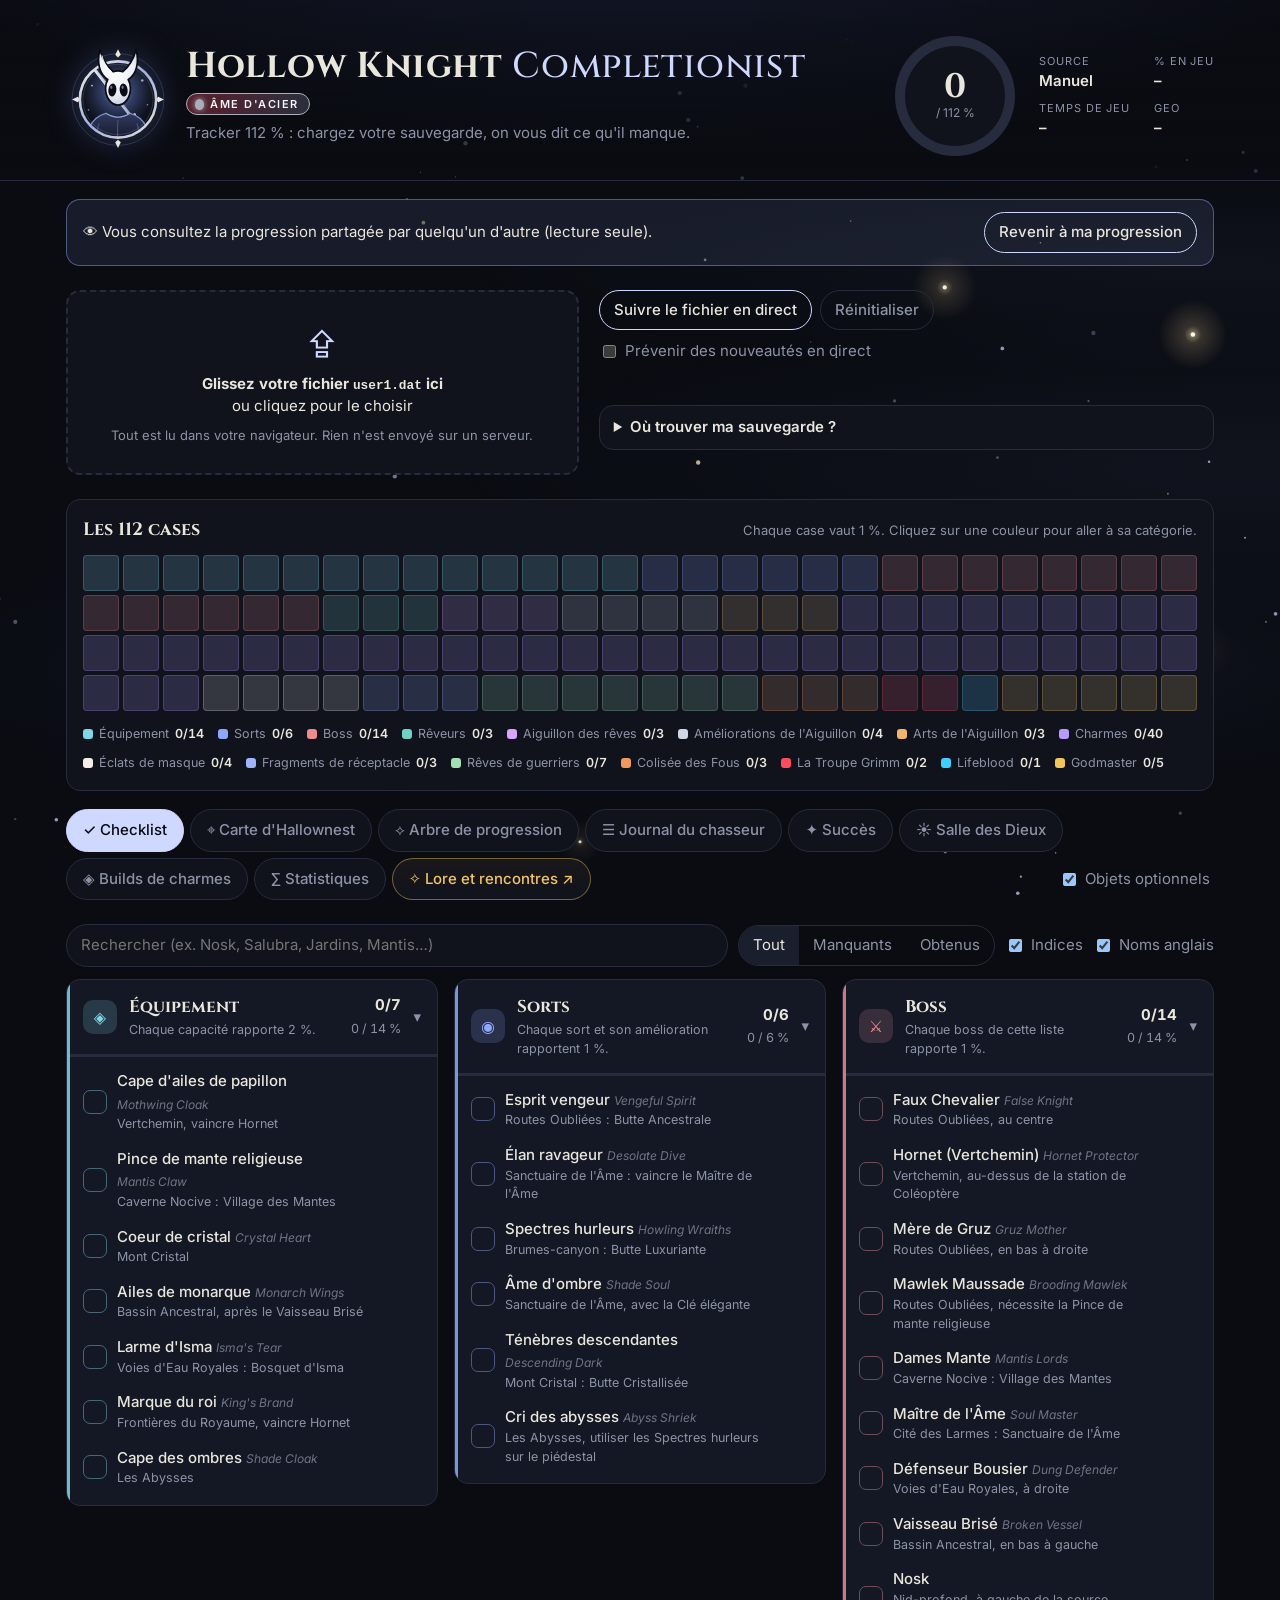
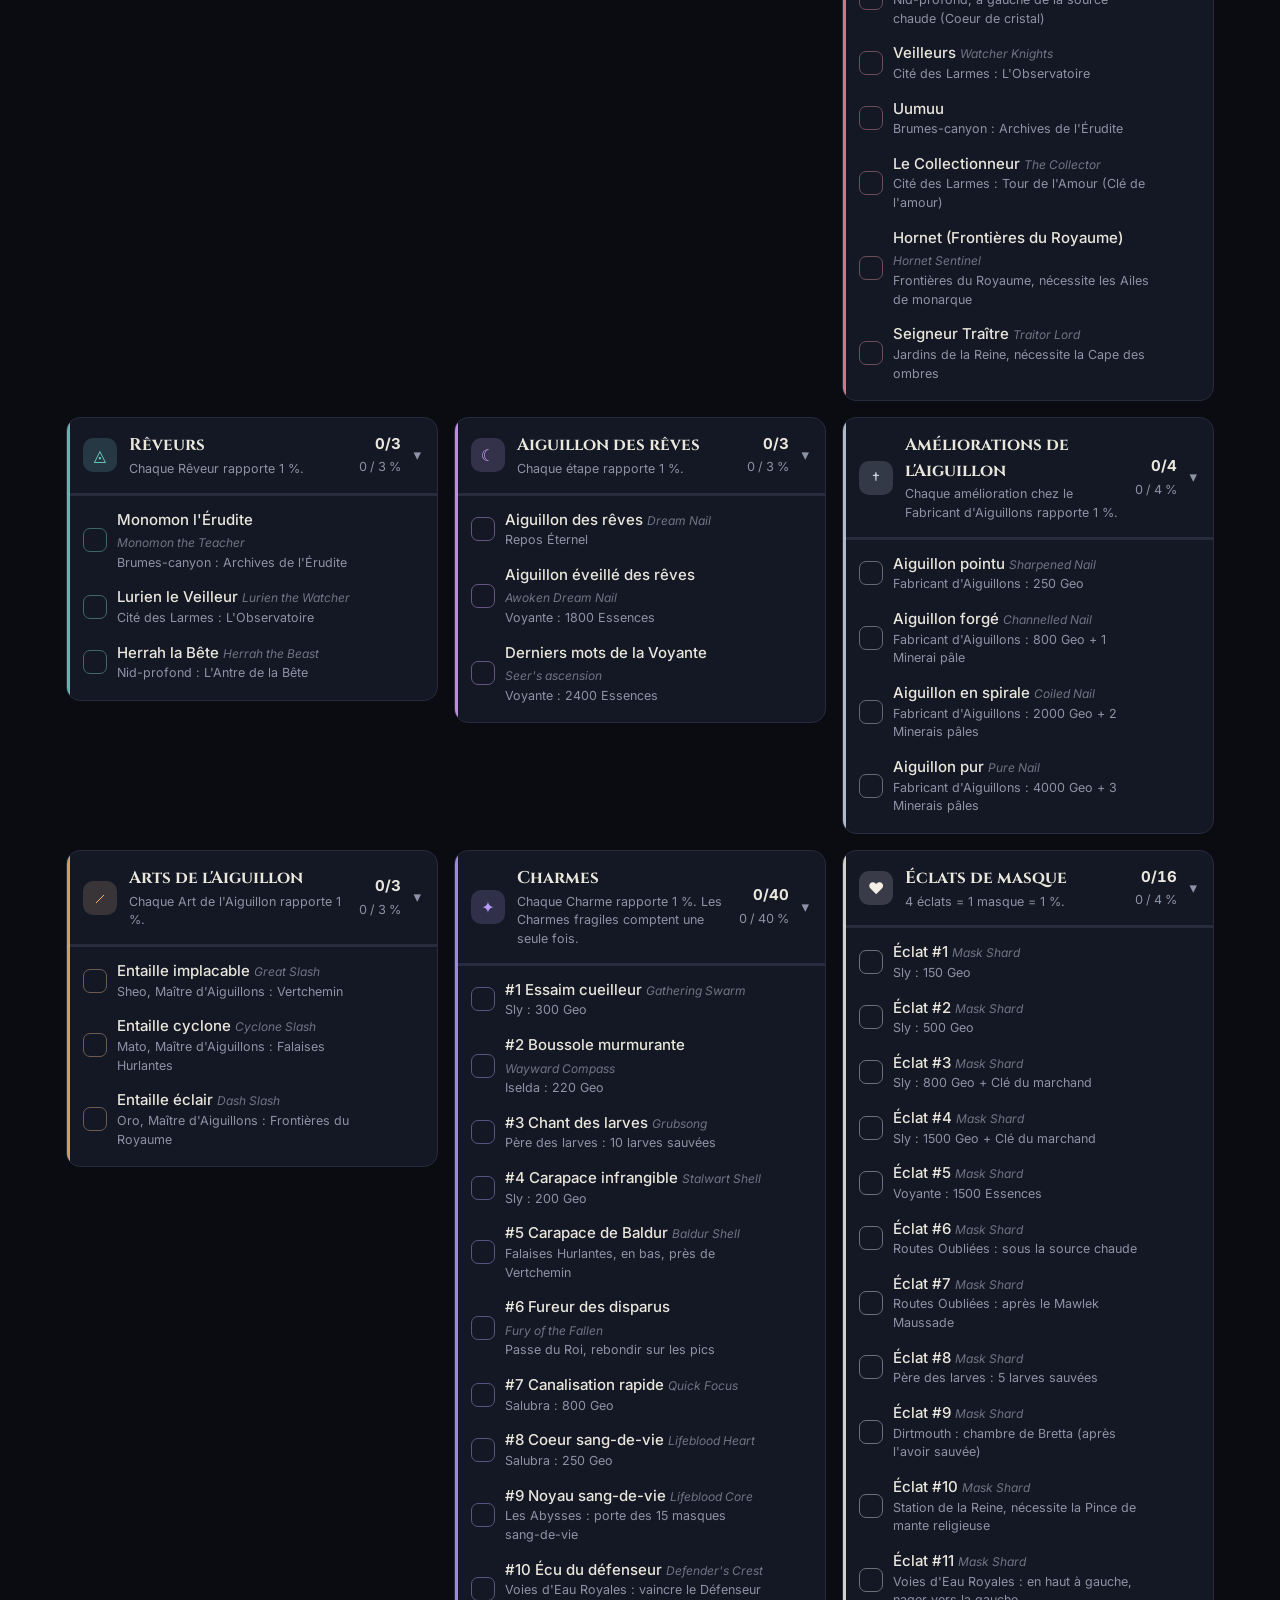
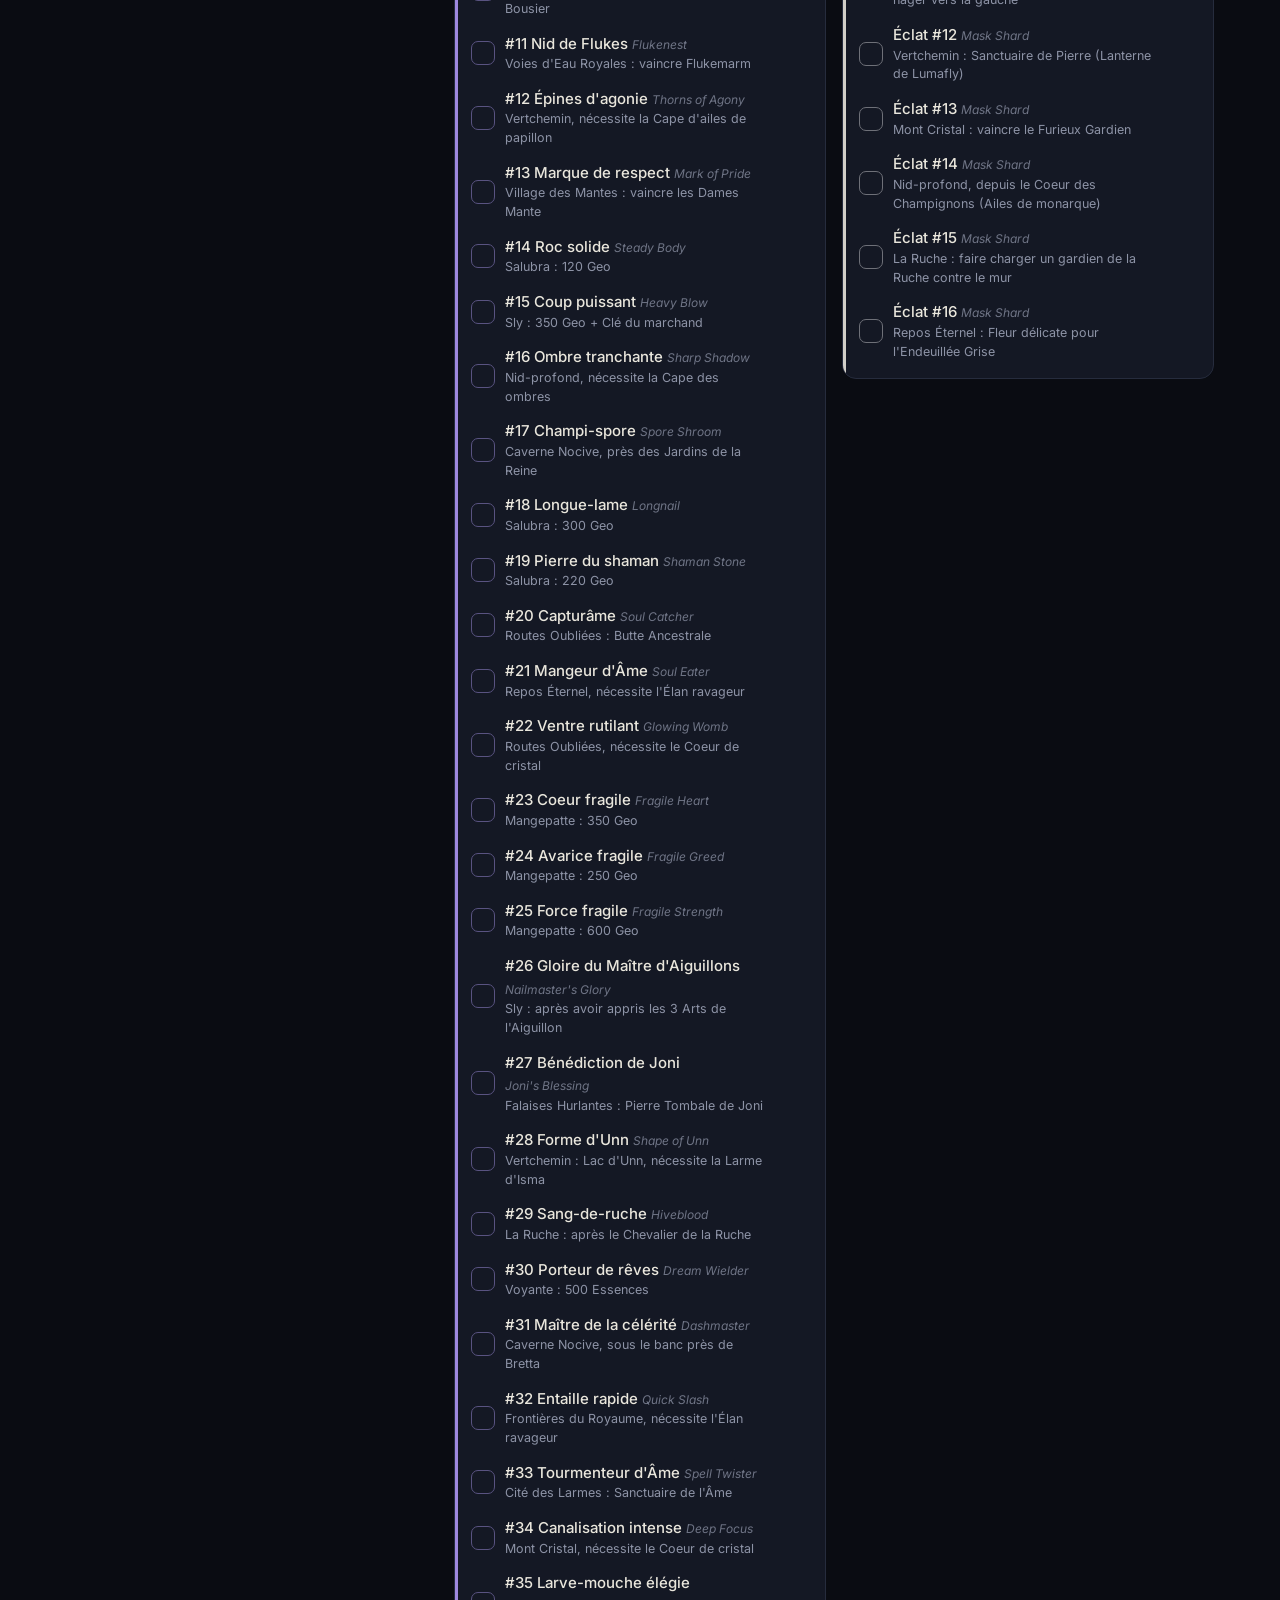
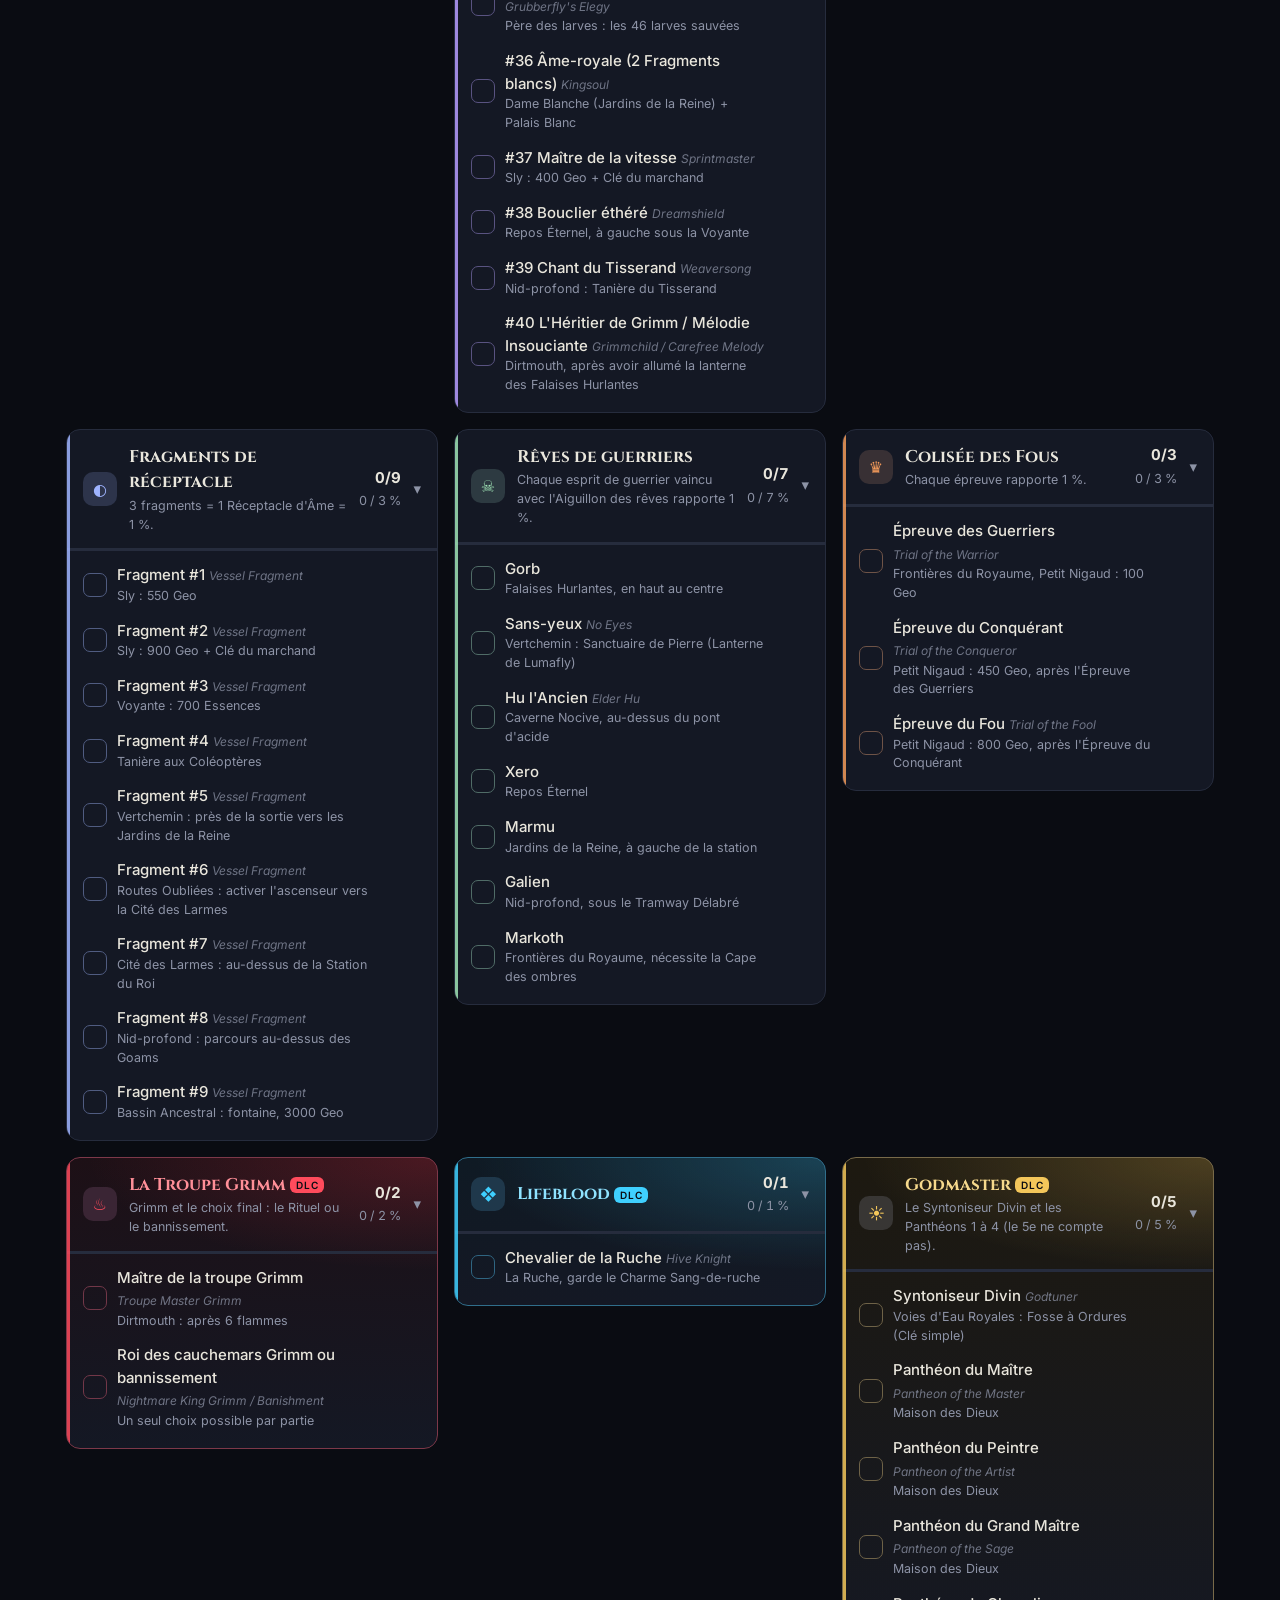
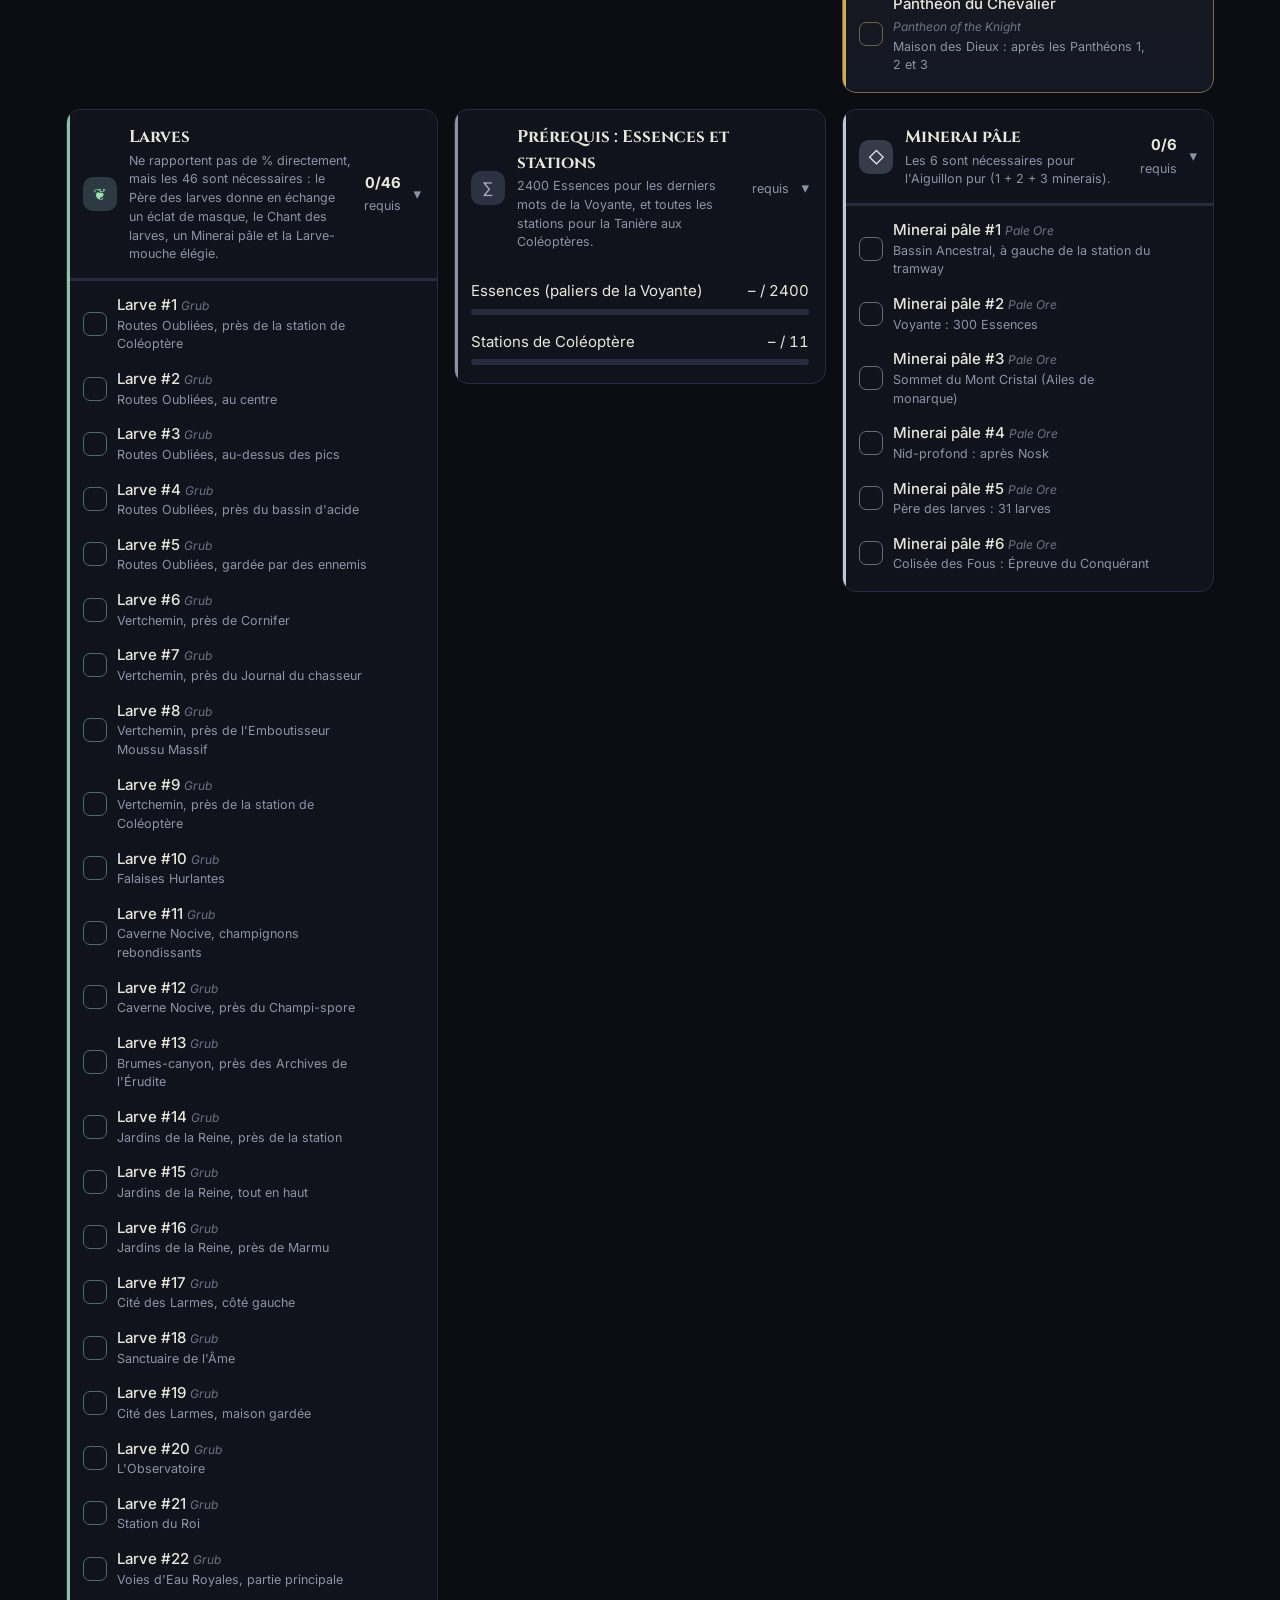
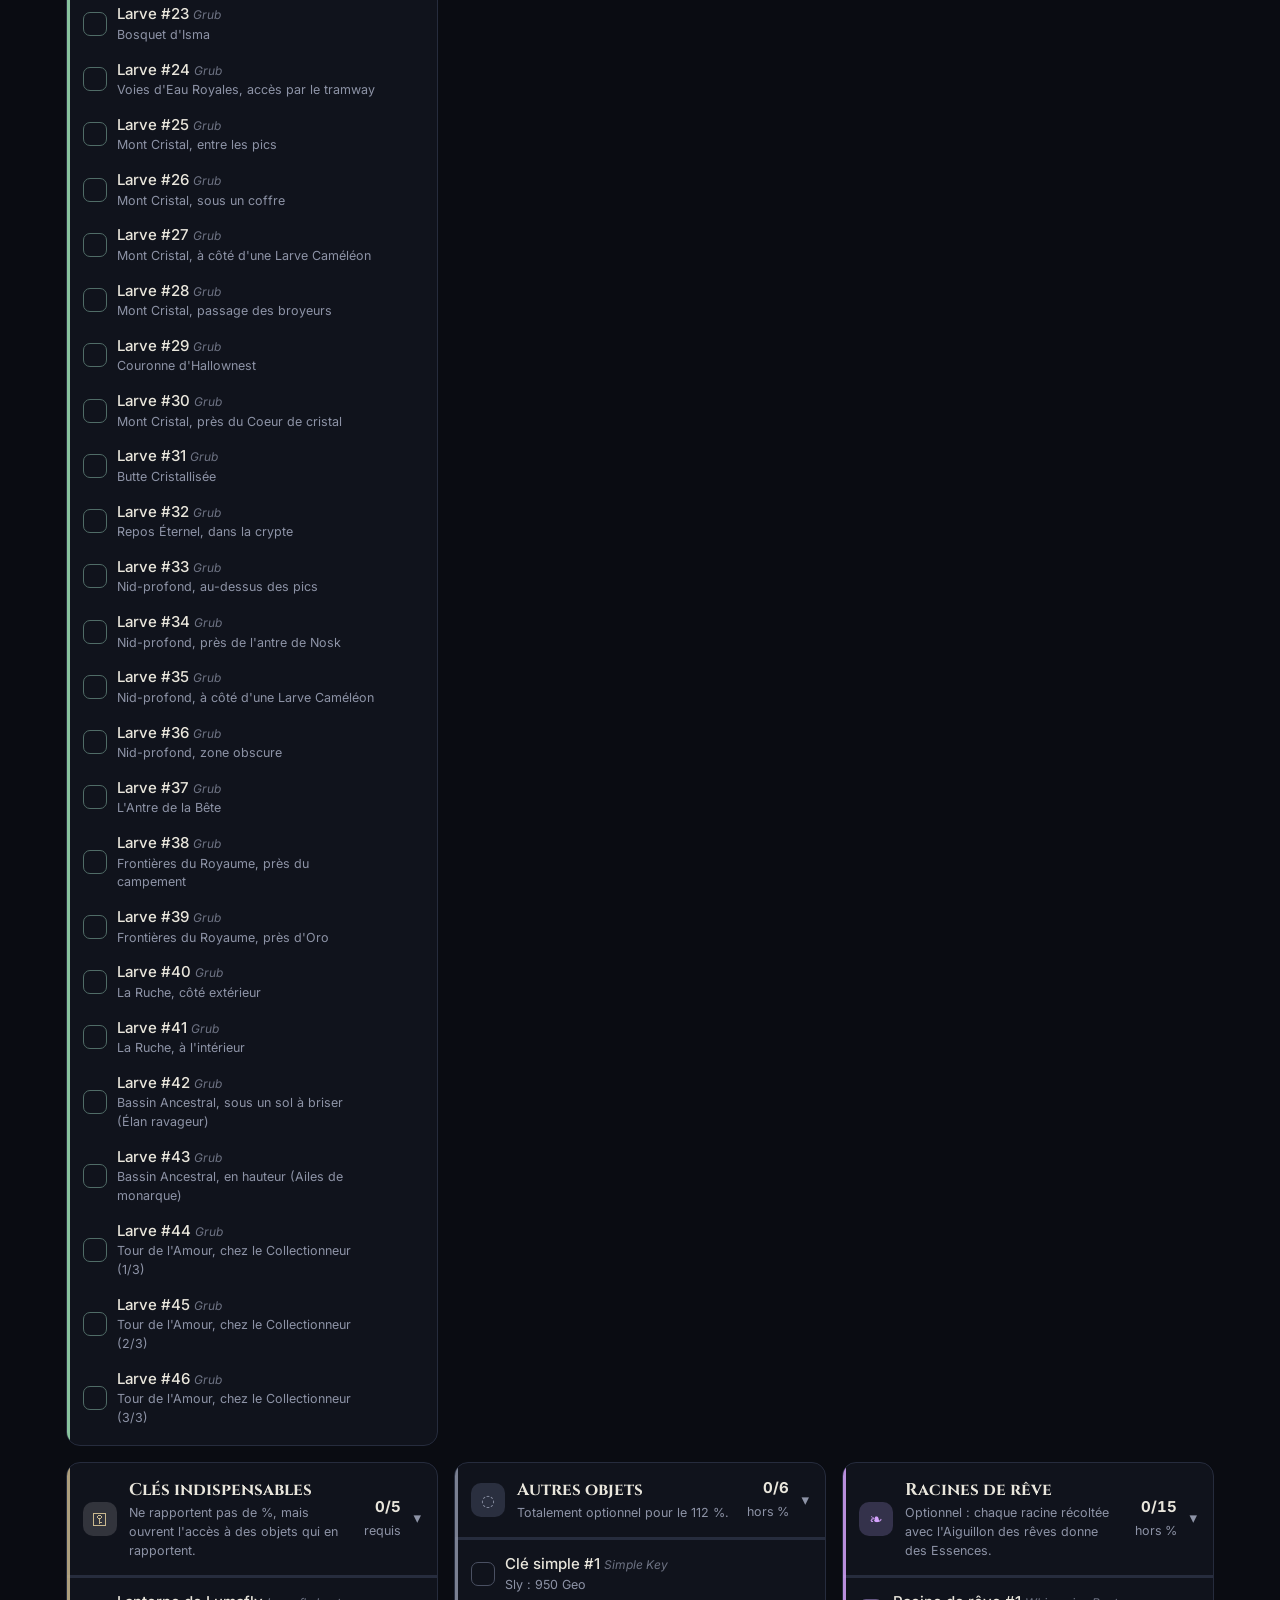
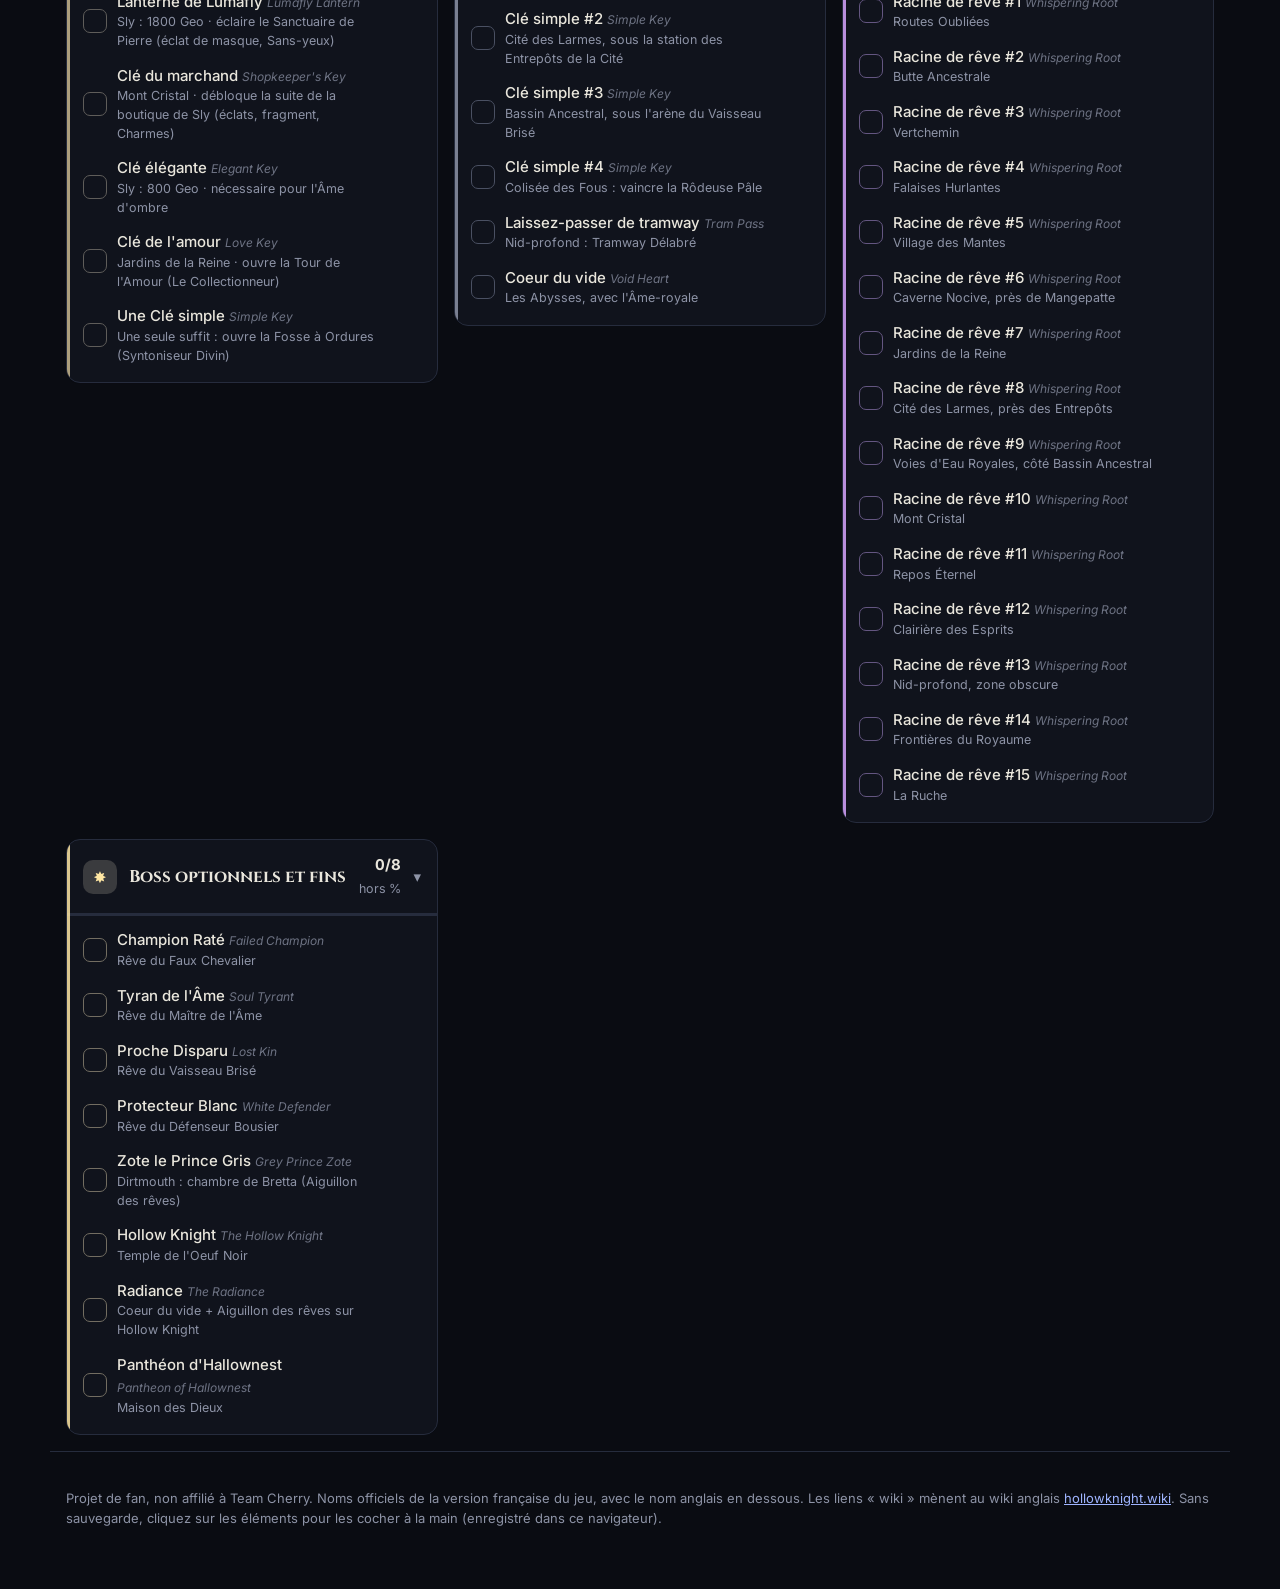
==== index.html @ 34b816f6 "Redesign the logo and add an interactive character web to the lore page - New emblem: the Knight wit" ====
<!doctype html>
<html lang="fr">
<head>
  <meta charset="utf-8">
  <meta name="viewport" content="width=device-width, initial-scale=1">
  <title>Hollow Knight Completionist</title>
  <meta name="description" content="Tracker de complétion 112 % pour Hollow Knight : chargez votre sauvegarde et voyez instantanément ce qu'il vous manque.">
  <link rel="preconnect" href="https://fonts.googleapis.com">
  <link rel="preconnect" href="https://fonts.gstatic.com" crossorigin>
  <link href="https://fonts.googleapis.com/css2?family=Cinzel:wght@500;700&family=Inter:wght@400;500;600&display=swap" rel="stylesheet">
  <link rel="icon" href="favicon.svg" type="image/svg+xml">
  <link rel="manifest" href="manifest.webmanifest">
  <meta name="theme-color" content="#0a0c12">
  <link rel="apple-touch-icon" href="img/icon-192.png">
  <link rel="stylesheet" href="css/style.css">
</head>
<body>
  <canvas id="bg" aria-hidden="true"></canvas>
  <header class="hero">
    <div class="wrap hero-inner">
      <div class="brand">
        <svg class="logo" viewBox="0 0 120 120" aria-hidden="true">
  <defs>
    <radialGradient id="L-bg" cx="50%" cy="40%" r="60%">
      <stop offset="0" stop-color="#2c3a66"/><stop offset=".55" stop-color="#141a2c"/><stop offset="1" stop-color="#0a0c14"/>
    </radialGradient>
    <radialGradient id="L-halo" cx="50%" cy="46%" r="50%">
      <stop offset="0" stop-color="#cfe0ff" stop-opacity=".55"/><stop offset=".45" stop-color="#8fa8ff" stop-opacity=".18"/><stop offset="1" stop-color="#8fa8ff" stop-opacity="0"/>
    </radialGradient>
    <linearGradient id="L-ring" x1="0" y1="0" x2="1" y2="1">
      <stop offset="0" stop-color="#f4f1e8"/><stop offset=".5" stop-color="#9fb0e0"/><stop offset="1" stop-color="#e9e6dc"/>
    </linearGradient>
    <radialGradient id="L-mask" cx="42%" cy="34%" r="80%">
      <stop offset="0" stop-color="#ffffff"/><stop offset=".6" stop-color="#ebeef5"/><stop offset="1" stop-color="#b3bbd0"/>
    </radialGradient>
    <linearGradient id="L-cloak" x1="0" y1="0" x2="0" y2="1">
      <stop offset="0" stop-color="#323a5e"/><stop offset=".6" stop-color="#1c2238"/><stop offset="1" stop-color="#0f1322"/>
    </linearGradient>
    <linearGradient id="L-blade" x1="0" y1="0" x2="1" y2="1">
      <stop offset="0" stop-color="#f5f6fa"/><stop offset="1" stop-color="#8e97ad"/>
    </linearGradient>
    <clipPath id="L-disc"><circle cx="60" cy="64" r="44"/></clipPath>
  </defs>

  <!-- outer ornament -->
  <circle cx="60" cy="64" r="53" fill="none" stroke="#8fa8ff" stroke-opacity=".25" stroke-width="1"/>
  <g fill="#e9e6dc">
    <path d="M60 6 l3.2 6.5 -3.2 3 -3.2 -3z"/>
    <path d="M60 122 l3.2 -6.5 -3.2 -3 -3.2 3z" transform="translate(0 -2)"/>
    <path d="M2 64 l6.5 -3.2 3 3.2 -3 3.2z" transform="translate(5 0)"/>
    <path d="M118 64 l-6.5 -3.2 -3 3.2 3 3.2z" transform="translate(-5 0)"/>
  </g>

  <!-- disc -->
  <circle cx="60" cy="64" r="44" fill="url(#L-bg)"/>
  <g clip-path="url(#L-disc)">
    <circle cx="60" cy="58" r="40" fill="url(#L-halo)"/>
    <!-- soul motes -->
    <g fill="#dfe8ff">
      <circle cx="30" cy="48" r="1.1" opacity=".8"/><circle cx="88" cy="42" r="1.4" opacity=".7"/>
      <circle cx="94" cy="70" r=".9" opacity=".6"/><circle cx="26" cy="76" r="1" opacity=".5"/>
      <circle cx="40" cy="30" r=".8" opacity=".6"/><circle cx="80" cy="28" r=".8" opacity=".6"/>
    </g>
    <!-- nail behind -->
    <g transform="rotate(-38 60 64)">
      <rect x="58.2" y="20" width="3.6" height="70" rx="1.6" fill="url(#L-blade)"/>
      <rect x="54" y="88" width="12" height="3" rx="1.5" fill="#cfd5e4"/>
      <rect x="58.6" y="90" width="2.8" height="11" rx="1.2" fill="#6e7690"/>
    </g>
    <!-- cloak -->
    <path d="M46 80 C38 82 31 88 27 96 C24 102 22.5 108 22 116 L98 116 C97.5 108 96 102 93 96 C89 88 82 82 74 80 C69 83 64.5 84.5 60 84.5 C55.5 84.5 51 83 46 80 Z"
      fill="url(#L-cloak)" stroke="#7d8fd0" stroke-width="1.4" stroke-linejoin="round"/>
    <path d="M38 92 C35.5 100 34.5 108 35 116 M82 92 C84.5 100 85.5 108 85 116 M60 88 C59 98 59.5 107 60 116"
      fill="none" stroke="#4a5690" stroke-width="1.3" stroke-linecap="round" opacity=".9"/>
    <path d="M46 80 C51 83 55.5 84.5 60 84.5 C64.5 84.5 69 83 74 80" fill="none" stroke="#aebcf0" stroke-width="1" opacity=".6"/>
  </g>
  <circle cx="60" cy="64" r="44" fill="none" stroke="url(#L-ring)" stroke-width="3"/>
  <circle cx="60" cy="64" r="40.5" fill="none" stroke="#e9e6dc" stroke-opacity=".18" stroke-width="1"/>

  <!-- mask -->
  <g transform="translate(28 4)">
    <path fill="url(#L-mask)" stroke="#0a0c14" stroke-width="2" stroke-linejoin="round"
      d="M20.2 37 C10.6 31 7.2 17.5 11.2 2.6 C13.8 12.6 18.6 21.4 26.6 28 C28.4 27.4 30.2 27.1 32 27.1 C33.8 27.1 35.6 27.4 37.4 28 C45.4 21.4 50.2 12.6 52.8 2.6 C56.8 17.5 53.4 31 43.8 37 C45.5 40 46.4 43.4 46.4 47 C46.4 57.8 40 66.4 32 66.4 C24 66.4 17.6 57.8 17.6 47 C17.6 43.4 18.5 40 20.2 37 Z"/>
    <path d="M13.4 9.5 C15 16.5 18.6 23 24.2 28" fill="none" stroke="#fff" stroke-width="1.2" stroke-linecap="round" opacity=".9"/>
    <path d="M22 41 C24 38.5 27 37.5 29.5 38" fill="none" stroke="#fff" stroke-width="1" stroke-linecap="round" opacity=".7"/>
    <ellipse cx="25.5" cy="49" rx="4.6" ry="7.6" fill="#0a0c14" transform="rotate(7 25.5 49)"/>
    <ellipse cx="38.5" cy="49" rx="4.6" ry="7.6" fill="#0a0c14" transform="rotate(-7 38.5 49)"/>
    <ellipse cx="24.3" cy="45.8" rx="1.2" ry="2" fill="#9fb4ff" opacity=".6"/>
    <ellipse cx="37.3" cy="45.8" rx="1.2" ry="2" fill="#9fb4ff" opacity=".6"/>
  </g>
</svg>
        <div>
          <h1>Hollow Knight <span>Completionist</span></h1>
          <p class="steel-badge" id="steelBadge" hidden>Âme d'acier</p>
          <p class="tagline">Tracker 112 % : chargez votre sauvegarde, on vous dit ce qu'il manque.</p>
        </div>
      </div>

      <div class="summary">
        <div class="ring" id="ring" style="--p:0">
          <div class="ring-inner">
            <strong id="totalPct">0</strong><small>/ 112 %</small>
          </div>
        </div>
        <dl class="stats" id="stats">
          <div><dt>Source</dt><dd id="statSource">Manuel</dd></div>
          <div><dt>% en jeu</dt><dd id="statGame">–</dd></div>
          <div><dt>Temps de jeu</dt><dd id="statTime">–</dd></div>
          <div><dt>Geo</dt><dd id="statGeo">–</dd></div>
        </dl>
      </div>
    </div>
  </header>

  <main class="wrap">
    <div class="share-banner" id="shareBanner" hidden>
      <span>👁 Vous consultez la progression partagée par quelqu'un d'autre (lecture seule).</span>
      <button class="btn" id="shareExit">Revenir à ma progression</button>
    </div>
    <section class="loader" id="loader">
      <div class="drop" id="drop" tabindex="0" role="button" aria-label="Charger une sauvegarde">
        <input type="file" id="fileInput" accept=".dat,.json,.txt,*/*" hidden>
        <div class="drop-icon">⇪</div>
        <p><strong>Glissez votre fichier <code>user1.dat</code> ici</strong><br>ou cliquez pour le choisir</p>
        <p class="muted small">Tout est lu dans votre navigateur. Rien n'est envoyé sur un serveur.</p>
      </div>
      <div class="loader-side">
        <div class="actions">
          <button id="watchBtn" class="btn" hidden title="Relit automatiquement la sauvegarde quand le jeu l'écrit">Suivre le fichier en direct</button>
          <button id="clearBtn" class="btn ghost">Réinitialiser</button>
        </div>
        <label class="toggle notify-toggle" title="Pendant le suivi en direct : petit son, et notification si l'onglet est en arrière-plan"><input type="checkbox" id="notifyToggle"> Prévenir des nouveautés en direct</label>
        <p id="status" class="status" role="status"></p>
        <p id="coherence" class="coherence" hidden></p>
        <details class="paths">
          <summary>Où trouver ma sauvegarde ?</summary>
          <p class="small muted">Les fichiers s'appellent <code>user1.dat</code> à <code>user4.dat</code> (un par emplacement de partie).</p>
          <ul>
            <li><b>Windows</b> <code class="copy" title="Cliquer pour copier">%USERPROFILE%\AppData\LocalLow\Team Cherry\Hollow Knight</code></li>
            <li><b>macOS</b> <code class="copy" title="Cliquer pour copier">~/Library/Application Support/unity.Team Cherry.Hollow Knight</code></li>
            <li><b>Linux / Steam Deck</b> <code class="copy" title="Cliquer pour copier">~/.config/unity3d/Team Cherry/Hollow Knight</code></li>
            <li><b>Steam Deck (Proton)</b> <code class="copy" title="Cliquer pour copier">~/.local/share/Steam/steamapps/compatdata/367520/pfx/drive_c/users/steamuser/AppData/LocalLow/Team Cherry/Hollow Knight</code></li>
          </ul>
          <p class="small muted">Astuce Windows : collez le chemin dans la barre d'adresse de l'explorateur. Sur macOS : Finder → Aller → Aller au dossier (⇧⌘G).</p>
        </details>
      </div>
    </section>

    <section class="news" id="news" hidden aria-live="polite"></section>

    <section class="overview" id="overview" aria-label="Les 112 %">
      <div class="overview-head">
        <h2>Les 112 cases</h2>
        <p class="small muted">Chaque case vaut 1 %. Cliquez sur une couleur pour aller à sa catégorie.</p>
      </div>
      <div class="grid112" id="grid"></div>
      <div class="legend" id="gridLegend"></div>
    </section>

    <div class="tabs" role="tablist">
      <button role="tab" data-tab="list" class="on">✓ Checklist</button>
      <button role="tab" data-tab="map">⌖ Carte d'Hallownest</button>
      <button role="tab" data-tab="tree">⟡ Arbre de progression</button>
      <button role="tab" data-tab="journal">☰ Journal du chasseur</button>
      <button role="tab" data-tab="achievements">✦ Succès</button>
      <button role="tab" data-tab="godhome">☀ Salle des Dieux</button>
      <button role="tab" data-tab="builds">◈ Builds de charmes</button>
      <button role="tab" data-tab="stats">∑ Statistiques</button>
      <a class="tabs-link" href="lore.html">✧ Lore et rencontres ↗</a>
      <label class="toggle opt-toggle" title="Clés simples en trop, laissez-passer, racines de rêve, boss optionnels et fins : ce qui n'est pas nécessaire pour le 112 %"><input type="checkbox" id="optional" checked> Objets optionnels</label>
    </div>

    <section class="panel" id="panel-list">
    <nav class="toolbar" aria-label="Filtres">
      <input type="search" id="search" placeholder="Rechercher (ex. Nosk, Salubra, Jardins, Mantis…)" autocomplete="off">
      <div class="seg" role="group" aria-label="Afficher">
        <button data-filter="all" class="on">Tout</button>
        <button data-filter="missing">Manquants</button>
        <button data-filter="done">Obtenus</button>
      </div>
      <label class="toggle"><input type="checkbox" id="spoilers" checked> Indices</label>
      <label class="toggle"><input type="checkbox" id="english" checked> Noms anglais</label>
    </nav>

    <div id="sections" class="sections"></div>
    </section>

    <section class="panel" id="panel-tree" hidden>
      <div class="tree-head">
        <div>
          <h2>Le chemin d'Hallownest</h2>
          <p class="small muted">Les grandes étapes de la partie, dans l'ordre où on les franchit en général. <span class="key done"></span> obtenu · <span class="key next"></span> accessible maintenant · <span class="key locked"></span> à débloquer</p>
        </div>
        <strong id="treeSummary"></strong>
      </div>
      <div class="tree-scroll"><div id="tree"></div></div>
      <h3>Prochains objectifs</h3>
      <ul class="next-list" id="nextList"></ul>
    </section>

    <section class="panel" id="panel-map" hidden>
      <div class="tree-head">
        <div>
          <h2>Carte d'Hallownest</h2>
          <p class="small muted">Plan schématique des zones, colorées selon votre progression. Cliquez sur une zone pour voir ce qu'il y reste à trouver.</p>
        </div>
        <strong id="mapSummary"></strong>
      </div>
      <div class="map-layout">
        <div class="map-scroll"><div id="map"></div></div>
        <aside class="zone-detail" id="zoneDetail" aria-live="polite"></aside>
      </div>
    </section>

    <section class="panel" id="panel-journal" hidden>
      <div class="tree-head">
        <div>
          <h2>Journal du chasseur</h2>
          <p class="small muted">Chaque créature, le nombre de victoires qu'il reste pour compléter ses notes.</p>
        </div>
      </div>
      <div id="journal-body"></div>
    </section>

    <section class="panel" id="panel-achievements" hidden>
      <div class="tree-head"><div><h2>Succès</h2><p class="small muted">Les succès du jeu, déduits de votre sauvegarde.</p></div></div>
      <div id="achievements-body"></div>
    </section>

    <section class="panel" id="panel-godhome" hidden>
      <div class="tree-head"><div><h2>Salle des Dieux</h2><p class="small muted">Les statues de la Maison des Dieux et le niveau atteint contre chaque boss.</p></div></div>
      <div id="godhome-body"></div>
    </section>

    <section class="panel" id="panel-builds" hidden>
      <div class="tree-head"><div><h2>Builds de charmes</h2><p class="small muted">Composez un build avec les Charmes que vous possédez, en tenant compte de vos emplacements.</p></div></div>
      <div id="builds-body"></div>
    </section>

    <section class="panel" id="panel-stats" hidden>
      <div id="stats-body"></div>
    </section>
  </main>

  <footer class="wrap footer">
    <p class="small muted">Projet de fan, non affilié à Team Cherry. Noms officiels de la version française du jeu, avec le nom anglais en dessous. Les liens « wiki » mènent au wiki anglais <a href="https://hollowknight.wiki" target="_blank" rel="noopener">hollowknight.wiki</a>.
      Sans sauvegarde, cliquez sur les éléments pour les cocher à la main (enregistré dans ce navigateur).</p>
  </footer>

  <script src="js/aes.js"></script>
  <script src="js/save.js"></script>
  <script src="js/data.js"></script>
  <script src="js/journal-data.js"></script>
  <script src="js/achievements-data.js"></script>
  <script src="js/features-data.js"></script>
  <script src="js/extras.js"></script>
  <script src="js/lore-data.js"></script>
  <script src="js/app.js"></script>
  <script src="js/background.js"></script>
</body>
</html>
---- css/style.css ----
:root {
  --bg: #0a0c12;
  --bg-2: #10131c;
  --card: #141824;
  --card-2: #1a1f2e;
  --line: #262c3d;
  --text: #e9e6dc;
  --muted: #8d93a6;
  --accent: #cfd8ff;
  --soul: #9fb4ff;
  --gold: #e8c46a;
  --ok: #8fd6a8;
  --err: #ff8f8f;
  --radius: 14px;
  color-scheme: dark;
}

* { box-sizing: border-box; }

html { -webkit-text-size-adjust: 100%; }

body {
  margin: 0;
  background:
    radial-gradient(1200px 500px at 50% -200px, #1d2440 0%, transparent 70%),
    var(--bg);
  color: var(--text);
  font: 15px/1.5 "Inter", system-ui, sans-serif;
  min-height: 100vh;
}

a { color: var(--soul); }
code { font-family: ui-monospace, SFMono-Regular, Menlo, monospace; font-size: .85em; }

.wrap { max-width: 1180px; margin: 0 auto; padding: 0 16px; }
.muted { color: var(--muted); }
.small { font-size: 13px; }

/* ----------------------------------- Hero ---------------------------------- */
.hero { padding: 36px 0 24px; border-bottom: 1px solid var(--line); }
.hero-inner { display: flex; align-items: center; justify-content: space-between; gap: 24px; flex-wrap: wrap; }
.brand { display: flex; align-items: center; gap: 16px; min-width: 0; }
.logo { width: 104px; height: 104px; flex: none; overflow: visible; filter: drop-shadow(0 0 16px rgba(111, 134, 214, .35)); }
h1 { font-family: "Cinzel", serif; font-weight: 700; font-size: clamp(24px, 4vw, 36px); margin: 0; letter-spacing: .02em; line-height: 1.1; }
h1 span { color: var(--accent); font-weight: 500; }
.tagline { margin: 6px 0 0; color: var(--muted); }

.summary { display: flex; align-items: center; gap: 24px; flex-wrap: wrap; }
.ring {
  --p: 0;
  width: 120px; height: 120px; border-radius: 50%; flex: none;
  background: conic-gradient(var(--accent) calc(var(--p) * 360deg), var(--line) 0);
  display: grid; place-items: center;
  transition: background .6s;
}
.ring.max { background: conic-gradient(var(--gold) 360deg, var(--gold) 0); box-shadow: 0 0 30px rgba(232, 196, 106, .35); }
.ring-inner {
  width: 100px; height: 100px; border-radius: 50%; background: var(--bg-2);
  display: flex; flex-direction: column; align-items: center; justify-content: center;
}
.ring-inner strong { font-family: "Cinzel", serif; font-size: 34px; line-height: 1; }
.ring-inner small { color: var(--muted); font-size: 12px; }

.stats { display: grid; grid-template-columns: repeat(2, auto); gap: 8px 24px; margin: 0; }
.stats dt { font-size: 11px; text-transform: uppercase; letter-spacing: .08em; color: var(--muted); }
.stats dd { margin: 0; font-weight: 600; font-variant-numeric: tabular-nums; }

/* ---------------------------------- Loader --------------------------------- */
.loader { display: grid; grid-template-columns: minmax(0, 1fr) minmax(0, 1.2fr); gap: 20px; margin: 24px 0; }
.drop {
  border: 2px dashed var(--line); border-radius: var(--radius); background: var(--bg-2);
  padding: 28px 20px; text-align: center; cursor: pointer;
  transition: border-color .2s, background .2s, transform .2s;
}
.drop:hover, .drop:focus-visible, .drop.over { border-color: var(--accent); background: #151a29; outline: none; }
.drop.over { transform: scale(1.01); }
.drop-icon { font-size: 30px; color: var(--accent); }
.drop p { margin: 8px 0 0; }

.loader-side { min-width: 0; }
.actions { display: flex; gap: 8px; flex-wrap: wrap; }
.btn {
  appearance: none; border: 1px solid var(--accent); background: transparent; color: var(--text);
  padding: 8px 14px; border-radius: 999px; font: inherit; font-weight: 500; cursor: pointer;
}
.btn:hover { background: rgba(207, 216, 255, .1); }
.btn.ghost { border-color: var(--line); color: var(--muted); }
.btn.live { border-color: var(--ok); color: var(--ok); }

.status { min-height: 1.5em; margin: 10px 0; font-size: 14px; color: var(--muted); }
.status.ok { color: var(--ok); }
.status.err { color: var(--err); }

.paths { background: var(--bg-2); border: 1px solid var(--line); border-radius: var(--radius); padding: 10px 14px; }
.paths summary { cursor: pointer; font-weight: 600; }
.paths ul { padding: 0; list-style: none; margin: 8px 0; display: grid; gap: 8px; }
.paths li { display: grid; gap: 2px; }
.paths code.copy {
  display: block; background: var(--card); border: 1px solid var(--line); border-radius: 8px;
  padding: 6px 8px; cursor: copy; overflow-wrap: anywhere;
}
.paths code.copy.copied { border-color: var(--ok); }
.paths code.copy.copied::after { content: "  ✓ copié"; color: var(--ok); }

/* --------------------------------- Toolbar --------------------------------- */
.toolbar {
  position: sticky; top: 0; z-index: 5;
  display: flex; gap: 10px; align-items: center; flex-wrap: wrap;
  padding: 12px 0; background: linear-gradient(var(--bg) 80%, transparent);
}
#search, #journalSearch {
  flex: 1 1 240px; min-width: 0; padding: 9px 14px; border-radius: 999px;
  border: 1px solid var(--line); background: var(--bg-2); color: var(--text); font: inherit;
}
#search:focus, #journalSearch:focus { outline: none; border-color: var(--accent); }
.seg { display: inline-flex; border: 1px solid var(--line); border-radius: 999px; overflow: hidden; }
.seg button { appearance: none; border: 0; background: transparent; color: var(--muted); padding: 8px 14px; font: inherit; cursor: pointer; }
.seg button.on { background: var(--card-2); color: var(--text); }
.toggle { display: inline-flex; gap: 6px; align-items: center; color: var(--muted); cursor: pointer; }

/* --------------------------------- Sections -------------------------------- */
.sections { display: grid; grid-template-columns: repeat(auto-fill, minmax(min(100%, 360px), 1fr)); gap: 16px; align-items: start; }
.card {
  background: var(--card); border: 1px solid var(--line);
  border-radius: var(--radius); overflow: hidden; min-width: 0;
}
.card.complete { border-color: rgba(232, 196, 106, .5); }
.card.extra { background: var(--bg-2); }
.card-head { display: flex; align-items: center; gap: 12px; padding: 14px 16px; cursor: pointer; user-select: none; }
.card-head:focus-visible { outline: 2px solid var(--accent); outline-offset: -2px; }
.sec-icon {
  width: 34px; height: 34px; border-radius: 10px; background: var(--card-2); flex: none;
  display: grid; place-items: center; color: var(--accent); font-size: 16px;
}
.card.complete .sec-icon { color: var(--gold); }
.sec-title { flex: 1; min-width: 0; }
.sec-title h2 { font-family: "Cinzel", serif; font-size: 17px; margin: 0; }
.sec-title p { margin: 2px 0 0; color: var(--muted); font-size: 12.5px; }
.sec-score { text-align: right; font-variant-numeric: tabular-nums; white-space: nowrap; }
.sec-score b { display: block; }
.sec-score small { color: var(--muted); }
.card.complete .sec-score b { color: var(--gold); }
.chev { color: var(--muted); transition: transform .2s; }
.card.collapsed .chev { transform: rotate(-90deg); }
.card.collapsed .items { display: none; }

.bar { height: 6px; background: var(--line); border-radius: 999px; overflow: hidden; }
.bar i { display: block; height: 100%; background: linear-gradient(90deg, var(--soul), var(--accent)); border-radius: inherit; transition: width .5s; }
.bar.thin { height: 3px; border-radius: 0; }
.card.complete .bar i { background: var(--gold); }

.items { list-style: none; margin: 0; padding: 6px 8px 10px; }
.item {
  display: flex; align-items: center; gap: 10px; padding: 7px 8px; border-radius: 10px; cursor: pointer;
}
.item:hover { background: var(--card-2); }
.check {
  flex: none; width: 24px; height: 24px; border-radius: 7px; border: 1.5px solid var(--line);
  background: transparent; display: grid; place-items: center; padding: 0; cursor: inherit;
}
.check svg { width: 16px; height: 16px; fill: none; stroke: var(--bg); stroke-width: 3; stroke-linecap: round; stroke-linejoin: round; opacity: 0; }
.item.done .check { background: var(--accent); border-color: var(--accent); }
.item.done .check svg { opacity: 1; }
.check:disabled { cursor: default; }
.item-text { flex: 1; min-width: 0; display: flex; flex-direction: column; }
.name { font-weight: 500; }
.item.done .name { color: var(--muted); }
.name .en { white-space: nowrap; font-size: 12px; font-weight: 400; color: var(--muted); opacity: .75; font-style: italic; }
.no-english .name .en { display: none; }
.hint { color: var(--muted); font-size: 12.5px; }
.no-spoilers .hint { display: none; }
.wiki { font-size: 12px; color: var(--muted); text-decoration: none; white-space: nowrap; opacity: 0; transition: opacity .15s; }
.item:hover .wiki, .wiki:focus { opacity: 1; color: var(--soul); }
@media (hover: none) { .wiki { opacity: 1; } }

.item.fresh { animation: fresh 2.5s ease-out 2; }
@keyframes fresh { 0% { background: rgba(232, 196, 106, .35); } 100% { background: transparent; } }

.empty { color: var(--muted); font-size: 13px; padding: 8px; }

.counter { padding: 8px; }
.counter-head { display: flex; justify-content: space-between; gap: 8px; margin-bottom: 6px; font-variant-numeric: tabular-nums; }
.counter-head a { color: var(--text); text-decoration: none; }
.counter-head a:hover { color: var(--soul); }

.footer { margin-top: 32px; padding: 24px 16px 48px; border-top: 1px solid var(--line); margin-top: 16px; }

@media (max-width: 760px) {
  .loader { grid-template-columns: 1fr; }
  .summary { width: 100%; }
  .ring { width: 96px; height: 96px; }
  .ring-inner { width: 80px; height: 80px; }
  .ring-inner strong { font-size: 26px; }
}

/* =========================== Colours per category =========================== */
.card { --c: var(--accent); position: relative; }
.card::before {
  content: ""; position: absolute; inset: 0 auto 0 0; width: 3px; background: var(--c); opacity: .85;
}
.sec-icon { color: var(--c); background: color-mix(in srgb, var(--c) 14%, var(--card-2)); }
.card .bar i { background: var(--c); }
.item.done .check { background: var(--c); border-color: var(--c); }
.check { border-color: color-mix(in srgb, var(--c) 35%, var(--line)); }
.card.complete { border-color: color-mix(in srgb, var(--c) 60%, transparent); box-shadow: 0 0 24px -8px var(--c); }
.card.complete .sec-icon, .card.complete .sec-score b { color: var(--c); }
.card.complete .bar i { background: var(--c); }
.card.flash { animation: cardflash 1.6s ease-out; }
@keyframes cardflash { 0%, 30% { box-shadow: 0 0 0 3px var(--c); } 100% { box-shadow: none; } }

.badge {
  font-family: "Inter", sans-serif; font-size: 10px; font-weight: 600; letter-spacing: .08em;
  padding: 2px 6px; border-radius: 6px; vertical-align: middle;
  color: var(--bg); background: var(--c);
}

/* DLC themes */
.card.dlc { border-color: color-mix(in srgb, var(--c) 40%, var(--line)); }
.dlc-grimm {
  background:
    radial-gradient(500px 160px at 100% 0%, rgba(255, 60, 80, .20), transparent 70%),
    linear-gradient(180deg, #1d1016, var(--card));
}
.dlc-grimm .sec-title h2 { color: #ff8f98; }
.dlc-lifeblood {
  background:
    radial-gradient(500px 160px at 100% 0%, rgba(63, 208, 255, .22), transparent 70%),
    linear-gradient(180deg, #0f1a24, var(--card));
}
.dlc-lifeblood .sec-title h2 { color: #8fe3ff; }
.dlc-godmaster {
  background:
    radial-gradient(500px 160px at 100% 0%, rgba(243, 198, 90, .22), transparent 70%),
    linear-gradient(180deg, #1d1910, var(--card));
}
.dlc-godmaster .sec-title h2 { color: #f6d98c; }

/* ================================ 112 grid ================================ */
.overview {
  background: var(--bg-2); border: 1px solid var(--line); border-radius: var(--radius);
  padding: 16px; margin-bottom: 18px;
}
.overview-head { display: flex; align-items: baseline; justify-content: space-between; gap: 8px 16px; flex-wrap: wrap; margin-bottom: 12px; }
.overview-head h2 { font-family: "Cinzel", serif; font-size: 18px; margin: 0; }
.overview-head p { margin: 0; }
.grid112 { display: grid; grid-template-columns: repeat(28, 1fr); gap: 4px; }
.cell {
  appearance: none; border: 0; padding: 0; aspect-ratio: 1; border-radius: 4px; cursor: pointer;
  background: color-mix(in srgb, var(--c) 14%, #151925);
  box-shadow: inset 0 0 0 1px color-mix(in srgb, var(--c) 22%, transparent);
  transition: transform .15s, background .4s;
}
.cell.on { background: var(--c); box-shadow: 0 0 10px -2px var(--c); }
.cell:hover { transform: scale(1.25); position: relative; z-index: 1; }
.legend { display: flex; flex-wrap: wrap; gap: 6px 14px; margin-top: 12px; }
.leg {
  appearance: none; border: 0; background: none; color: var(--muted); font: inherit; font-size: 12.5px;
  display: inline-flex; align-items: center; gap: 6px; padding: 2px 0; cursor: pointer;
}
.leg i { width: 10px; height: 10px; border-radius: 3px; background: var(--c); }
.leg b { color: var(--text); font-weight: 600; font-variant-numeric: tabular-nums; }
.leg.full b { color: var(--c); }
.leg:hover { color: var(--text); }
@media (max-width: 760px) { .grid112 { grid-template-columns: repeat(14, 1fr); gap: 3px; } }

/* ================================== Tabs ================================== */
.tabs { display: flex; gap: 6px; flex-wrap: wrap; margin: 4px 0 8px; }
.tabs button {
  appearance: none; border: 1px solid var(--line); background: var(--bg-2); color: var(--muted);
  padding: 9px 16px; border-radius: 999px; font: inherit; font-weight: 500; cursor: pointer;
}
.tabs button.on { color: var(--bg); background: var(--accent); border-color: var(--accent); }
.tabs button:not(.on):hover { color: var(--text); border-color: var(--accent); }
.panel { padding-top: 4px; }

/* ================================== Tree ================================== */
.tree-head { display: flex; justify-content: space-between; align-items: flex-end; gap: 12px; flex-wrap: wrap; margin: 8px 0 12px; }
.tree-head h2 { font-family: "Cinzel", serif; margin: 0 0 4px; font-size: 22px; }
.tree-head p { margin: 0; }
.tree-head strong { font-family: "Cinzel", serif; color: var(--accent); }
.key { display: inline-block; width: 10px; height: 10px; border-radius: 50%; vertical-align: middle; margin-left: 4px; }
.key.done { background: var(--accent); box-shadow: 0 0 6px var(--accent); }
.key.next { border: 2px solid var(--gold); }
.key.locked { background: var(--line); }
.tree-scroll { overflow-x: auto; border: 1px solid var(--line); border-radius: var(--radius); background:
  radial-gradient(800px 400px at 50% 0%, #161c30, transparent 70%), var(--bg-2); }
#tree svg { display: block; width: 100%; min-width: 720px; height: auto; }
.band { fill: rgba(255, 255, 255, .015); }
.band.alt { fill: rgba(255, 255, 255, .035); }
.band-label { fill: var(--muted); font: 600 11px "Inter", sans-serif; letter-spacing: .12em; text-transform: uppercase; }
.edge { fill: none; stroke: var(--line); stroke-width: 2; }
.edge.half { stroke: color-mix(in srgb, var(--c) 45%, var(--line)); stroke-dasharray: 4 5; animation: flow 1.2s linear infinite; }
.edge.lit { stroke: var(--c); stroke-width: 2.5; filter: drop-shadow(0 0 4px var(--c)); }
@keyframes flow { to { stroke-dashoffset: -18; } }
.node { cursor: default; outline: none; }
.node .dot { fill: var(--bg-2); stroke: color-mix(in srgb, var(--c) 30%, var(--line)); stroke-width: 2; }
.node .halo { fill: none; stroke: none; transform-box: fill-box; transform-origin: center; }
.node text { fill: var(--muted); font: 500 11.5px "Inter", sans-serif; text-anchor: middle; paint-order: stroke; stroke: var(--bg-2); stroke-width: 4px; stroke-linejoin: round; }
.node .lock { fill: var(--line); }
.node.done .dot { fill: var(--c); stroke: var(--c); filter: drop-shadow(0 0 8px var(--c)); }
.node.done .tick { fill: none; stroke: var(--bg); stroke-width: 3; stroke-linecap: round; stroke-linejoin: round; }
.node.done text { fill: var(--text); }
.node.next .dot { stroke: var(--c); stroke-width: 2.5; }
.node.next .spark { fill: var(--c); }
.node.next .halo { stroke: var(--c); stroke-width: 2; opacity: .6; animation: pulse 2s ease-out infinite; }
.node.next text { fill: var(--text); font-weight: 600; }
.node:focus-visible .dot { stroke: var(--text); }
@keyframes pulse { 0% { transform: scale(.65); opacity: .8; } 100% { transform: scale(1.25); opacity: 0; } }
@media (prefers-reduced-motion: reduce) { .node.next .halo, .edge.half { animation: none; } }

#panel-tree h3 { font-family: "Cinzel", serif; margin: 20px 0 8px; }
.next-list { list-style: none; padding: 0; margin: 0 0 8px; display: grid; grid-template-columns: repeat(auto-fill, minmax(min(100%, 260px), 1fr)); gap: 8px; }
.next-list li {
  --c: var(--accent);
  background: var(--card); border: 1px solid var(--line); border-left: 3px solid var(--c);
  border-radius: 10px; padding: 10px 12px; display: flex; flex-direction: column;
}
.next-list li b { color: var(--c); }
.next-list li span { color: var(--muted); font-size: 12.5px; }

/* ================================== Stats ================================== */
.stat-hero { display: grid; grid-template-columns: minmax(0, 1.4fr) minmax(0, 1fr); gap: 12px; margin: 8px 0 12px; }
.vitals, .shade, .stat, .equipped { background: var(--card); border: 1px solid var(--line); border-radius: var(--radius); }
.vitals { padding: 14px 16px; display: grid; gap: 10px; }
.vitals small, .shade small, .stat small, .equipped small { color: var(--muted); font-size: 11px; text-transform: uppercase; letter-spacing: .08em; }
.pips { display: flex; gap: 6px; flex-wrap: wrap; margin-top: 4px; }
.pips i { width: 18px; height: 22px; border-radius: 50% 50% 45% 45%; background: var(--line); }
.pips i.mask.on { background: #f4efe6; box-shadow: 0 0 8px rgba(244, 239, 230, .5); }
.pips i.vessel { width: 22px; height: 22px; border-radius: 50%; }
.pips i.vessel.on { background: radial-gradient(circle at 35% 35%, #fff, #9fb4ff 60%); box-shadow: 0 0 8px rgba(159, 180, 255, .6); }
.pips i.notch { width: 16px; height: 16px; border-radius: 50%; }
.pips i.notch.on { background: #b79cff; box-shadow: 0 0 6px rgba(183, 156, 255, .6); }
.shade { padding: 14px 16px; display: flex; align-items: center; gap: 14px; }
.shade svg { width: 56px; height: 56px; flex: none; fill: #2b3048; filter: drop-shadow(0 0 10px rgba(120, 90, 255, .55)); }
.shade svg .eyes { fill: #f4efe6; }
.shade.none svg { filter: none; opacity: .4; }
.shade strong { display: block; font-family: "Cinzel", serif; font-size: 18px; }
.shade em, .stat em { display: block; font-style: normal; color: var(--muted); font-size: 12.5px; }
.stat-grid { display: grid; grid-template-columns: repeat(auto-fill, minmax(min(100%, 220px), 1fr)); gap: 10px; }
.stat { padding: 12px 14px; display: flex; gap: 12px; align-items: center; border-left: 3px solid var(--c); }
.stat-icon {
  width: 36px; height: 36px; border-radius: 10px; flex: none; display: grid; place-items: center;
  color: var(--c); background: color-mix(in srgb, var(--c) 14%, var(--card-2));
}
.stat strong { display: block; font-size: 18px; font-variant-numeric: tabular-nums; }
.equipped { padding: 12px 14px; margin-top: 12px; }
.equipped div { display: flex; flex-wrap: wrap; gap: 6px; margin-top: 6px; }
.equipped span:not(.muted) { background: color-mix(in srgb, #b79cff 18%, var(--card-2)); color: #d8c9ff; padding: 4px 10px; border-radius: 999px; font-size: 13px; }
@media (max-width: 760px) { .stat-hero { grid-template-columns: 1fr; } }

/* =================================== Map =================================== */
.map-layout { display: grid; grid-template-columns: minmax(0, 1fr) 320px; gap: 14px; align-items: start; }
.map-scroll {
  overflow-x: auto; border: 1px solid var(--line); border-radius: var(--radius);
  background: radial-gradient(900px 500px at 40% 30%, #161c30, transparent 70%), var(--bg-2);
}
#map svg { display: block; width: 100%; min-width: 700px; height: auto; }
.tunnel { stroke: #232a3e; stroke-width: 10; stroke-linecap: round; }
.tunnel.lit { stroke: #2c3658; }
.zone { cursor: pointer; outline: none; }
.zone-bg { fill: #121624; stroke: color-mix(in srgb, var(--zc) 55%, transparent); stroke-width: 1.5; transition: stroke .2s; }
.zone-fill { fill: var(--zc); transition: opacity .4s; }
.zone.dream .zone-bg { stroke-dasharray: 6 5; fill: #151327; }
.zone-name { fill: var(--text); font: 600 15px "Cinzel", serif; pointer-events: none; }
.zone-sub { fill: var(--muted); font: 400 11px "Inter", sans-serif; font-style: italic; pointer-events: none; }
.zone-pct { fill: var(--zc); font: 700 18px "Inter", sans-serif; pointer-events: none; }
.zone-count { fill: var(--muted); font: 500 12px "Inter", sans-serif; pointer-events: none; }
.zone-track { fill: rgba(255, 255, 255, .08); }
.zone-bar { fill: var(--zc); }
.zone:hover .zone-bg, .zone:focus-visible .zone-bg { stroke: var(--text); }
.zone.sel .zone-bg { stroke: var(--text); stroke-width: 2.5; }
.zone.full .zone-bg { filter: drop-shadow(0 0 10px rgba(243, 198, 90, .45)); }

.zone-detail {
  background: var(--card); border: 1px solid var(--line); border-radius: var(--radius);
  padding: 14px; position: sticky; top: 12px; max-height: calc(100vh - 24px); overflow: auto;
}
.zd-head { display: flex; justify-content: space-between; align-items: baseline; gap: 8px; margin-bottom: 8px; }
.zd-head h3 { font-family: "Cinzel", serif; margin: 0; font-size: 19px; }
.zd-head strong { color: var(--zc); font-variant-numeric: tabular-nums; }
.zone-detail h4 { margin: 14px 0 6px; font-size: 11px; text-transform: uppercase; letter-spacing: .08em; color: var(--muted); }
.zone-items { list-style: none; margin: 0; padding: 0; display: grid; gap: 4px; }
.zone-items li { display: flex; gap: 10px; align-items: flex-start; padding: 6px 4px; border-radius: 8px; }
.zone-items li div { display: flex; flex-direction: column; min-width: 0; }
.zone-items li small { color: var(--muted); font-size: 12px; }
.zone-items li.done b { color: var(--muted); font-weight: 500; }
.zi-dot { width: 10px; height: 10px; margin-top: 5px; border-radius: 50%; flex: none; border: 2px solid var(--c); }
.zone-items li.done .zi-dot { background: var(--c); }
.zd-done { color: #f3c65a; font-family: "Cinzel", serif; margin: 12px 0 0; }
@media (max-width: 900px) {
  .map-layout { grid-template-columns: 1fr; }
  .zone-detail { position: static; max-height: none; }
}
@media (max-width: 760px) { .logo { width: 72px; height: 72px; } }

/* ============================ Animated background ============================ */
#bg { position: fixed; inset: 0; z-index: 0; pointer-events: none; }
.hero, main, .footer { position: relative; z-index: 1; }
.hero { background: linear-gradient(180deg, rgba(10, 12, 18, .2), rgba(10, 12, 18, .65)); }
.overview, .card, .tree-scroll, .map-scroll, .zone-detail, .paths, .drop { backdrop-filter: blur(2px); }

/* ================================ Optional toggle ================================ */
.opt-toggle { margin-left: auto; padding: 6px 4px; }
@media (max-width: 760px) { .opt-toggle { margin-left: 0; } }

/* ==================================== News ==================================== */
.news {
  position: relative; overflow: hidden;
  border: 1px solid rgba(243, 198, 90, .45); border-radius: var(--radius); padding: 16px; margin-bottom: 18px;
  background:
    radial-gradient(600px 200px at 0% 0%, rgba(243, 198, 90, .16), transparent 70%),
    linear-gradient(180deg, #19171a, var(--bg-2));
  box-shadow: 0 0 30px -12px rgba(243, 198, 90, .6);
  animation: newsIn .6s ease-out;
}
@keyframes newsIn { from { opacity: 0; transform: translateY(-6px); } to { opacity: 1; transform: none; } }
.news-head { display: flex; align-items: flex-start; gap: 16px; }
.news-head > div:first-child { flex: 1; min-width: 0; }
.news-kicker { font-size: 11px; font-weight: 600; letter-spacing: .14em; text-transform: uppercase; color: #f3c65a; }
.news h2 { font-family: "Cinzel", serif; font-size: 19px; margin: 2px 0 2px; }
.news-head p { margin: 0; }
.news-gain { text-align: right; white-space: nowrap; }
.news-gain strong { display: block; font-family: "Cinzel", serif; font-size: 28px; color: #f3c65a; line-height: 1; }
.news-gain.zero strong { color: var(--muted); }
.news-gain small { color: var(--muted); }
.news-close {
  appearance: none; border: 0; background: transparent; color: var(--muted); font-size: 16px; cursor: pointer;
  width: 30px; height: 30px; border-radius: 50%; flex: none;
}
.news-close:hover { background: var(--card-2); color: var(--text); }
.news-list { list-style: none; padding: 0; margin: 14px 0 0; display: flex; flex-wrap: wrap; gap: 8px; }
.news-list button {
  appearance: none; font: inherit; color: var(--text); cursor: pointer; text-align: left;
  display: inline-flex; align-items: center; gap: 8px; padding: 6px 12px 6px 8px; border-radius: 999px;
  background: color-mix(in srgb, var(--c) 14%, var(--card)); border: 1px solid color-mix(in srgb, var(--c) 45%, transparent);
}
.news-list button:hover { border-color: var(--c); }
.news-list i { width: 10px; height: 10px; border-radius: 50%; background: var(--c); box-shadow: 0 0 8px var(--c); flex: none; }
.news-list b { font-weight: 600; }
.news-list small { color: var(--muted); }
@media (max-width: 760px) {
  .news-head { flex-wrap: wrap; }
  .news-gain { order: 3; text-align: left; }
}
.logo-img { object-fit: contain; border-radius: 18px; }

/* ================================== Journal ================================== */
.journal-head { display: grid; grid-template-columns: repeat(auto-fit, minmax(min(100%, 180px), 1fr)); gap: 10px; margin-bottom: 6px; }
.jh-stat { background: var(--card); border: 1px solid var(--line); border-left: 3px solid #ef8b8b; border-radius: var(--radius); padding: 12px 14px; }
.jh-stat strong { display: block; font-family: "Cinzel", serif; font-size: 26px; line-height: 1.1; }
.jh-stat strong small { font-size: 15px; color: var(--muted); }
.jh-stat span { color: var(--muted); font-size: 12.5px; }
.jh-stat.ok { border-left-color: #f3c65a; }
.jh-stat.ok strong { color: #f3c65a; }
.journal-tools { position: static; background: none; }
.journal-grid { list-style: none; padding: 0; margin: 10px 0 0; display: grid; grid-template-columns: repeat(auto-fill, minmax(min(100%, 210px), 1fr)); gap: 8px; }
.jc { background: var(--card); border: 1px solid var(--line); border-radius: 12px; padding: 10px 12px; display: flex; flex-direction: column; gap: 4px; }
.jc-name b { display: block; font-weight: 600; }
.jc-name small { color: var(--muted); font-style: italic; font-size: 12px; }
.jc-state { font-size: 12.5px; color: var(--muted); }
.jc .bar i { background: #ef8b8b; }
.jc.unknown { opacity: .55; border-style: dashed; }
.jc.hunting { border-left: 3px solid #ef8b8b; }
.jc.complete { border-left: 3px solid #f3c65a; }
.jc.complete .jc-state { color: #f3c65a; }
.jc.complete .bar i { background: #f3c65a; }
.journal-sub { font-family: "Cinzel", serif; margin: 22px 0 2px; }

/* ================================= Steel Soul ================================= */
.steel-badge {
  display: inline-flex; align-items: center; gap: 6px; margin: 6px 0 0; padding: 3px 10px 3px 8px;
  font: 600 11px "Inter", sans-serif; letter-spacing: .14em; text-transform: uppercase;
  color: #f1f3f7; background: linear-gradient(90deg, #5a1f2a, #2b2f3d); border: 1px solid #a8aebb; border-radius: 999px;
}
.steel-badge::before { content: ""; width: 9px; height: 11px; border-radius: 50% 50% 45% 45%; background: #a8aebb; box-shadow: 0 0 6px #a8aebb; }
body.steel {
  --accent: #d6dbe6;
  --soul: #b9c1d3;
  background:
    radial-gradient(1200px 500px at 50% -200px, #3a1820 0%, transparent 70%),
    var(--bg);
}
body.steel .hero { border-bottom-color: #5a1f2a; }
body.steel .ring { background: conic-gradient(#d6dbe6 calc(var(--p) * 360deg), #3a2a30 0); }
body.steel .pips i.mask.on { background: linear-gradient(180deg, #e3e6ee, #8f96a6); box-shadow: 0 0 8px rgba(170, 178, 196, .6); }
body.steel .tabs button.on { background: #d6dbe6; border-color: #d6dbe6; }

/* ================================= Recap ================================= */
.recap-row { display: flex; justify-content: flex-end; margin: 4px 0 4px; }

/* =================================== Lore page =================================== */
.tab-link { margin-left: 4px; text-decoration: none; display: inline-flex; align-items: center; }
.back-link { text-decoration: none; }
.lore-intro { margin: 22px 0 8px; }
.lore-intro .actions { align-items: center; gap: 14px; }
.lore-intro label.btn { display: inline-block; }
.lore-h2 { font-family: "Cinzel", serif; font-size: 22px; margin: 26px 0 12px; }
.reveal-grid { display: grid; grid-template-columns: repeat(auto-fill, minmax(min(100%, 320px), 1fr)); gap: 12px; }
.reveal {
  background: var(--card); border: 1px solid var(--line); border-radius: var(--radius); padding: 14px 16px;
  display: flex; flex-direction: column; gap: 8px;
}
.reveal header { display: flex; justify-content: space-between; align-items: baseline; gap: 8px; }
.reveal h3 { font-family: "Cinzel", serif; margin: 0; font-size: 17px; }
.reveal header span { font-size: 11px; letter-spacing: .1em; text-transform: uppercase; color: var(--muted); }
.reveal.on { border-color: rgba(243, 198, 90, .45); background: linear-gradient(180deg, #18161a, var(--card)); }
.reveal.on header span { color: #f3c65a; }
.reveal.off { opacity: .7; }
.reveal-text { margin: 0; line-height: 1.6; transition: filter .3s; }
.reveal-text.blur { filter: blur(6px); cursor: pointer; user-select: none; }
.reveal-lock { margin: 0; color: var(--muted); font-style: italic; }
.reveal a, .quest a { color: var(--soul); text-decoration: none; margin-top: auto; }
.quest-grid { display: grid; grid-template-columns: repeat(auto-fill, minmax(min(100%, 300px), 1fr)); gap: 12px; align-items: start; }
.quest {
  --c: var(--accent);
  background: var(--card); border: 1px solid var(--line); border-left: 3px solid var(--c); border-radius: var(--radius);
  padding: 14px 16px; display: flex; flex-direction: column; gap: 8px;
}
.quest.full { box-shadow: 0 0 24px -10px var(--c); border-color: color-mix(in srgb, var(--c) 55%, transparent); }
.quest header { display: flex; justify-content: space-between; align-items: baseline; }
.quest h3 { font-family: "Cinzel", serif; margin: 0; font-size: 17px; }
.quest header strong { color: var(--c); font-variant-numeric: tabular-nums; }
.quest-intro { margin: 0; color: var(--muted); font-size: 13px; }
.quest .bar i { background: var(--c); }
.quest-steps { list-style: none; margin: 4px 0; padding: 0; display: grid; gap: 4px; }
.quest-steps li { display: flex; gap: 10px; align-items: flex-start; font-size: 14px; color: var(--muted); }
.quest-steps li span { width: 10px; height: 10px; margin-top: 5px; border-radius: 50%; border: 2px solid var(--c); flex: none; }
.quest-steps li.done { color: var(--text); }
.quest-steps li.done span { background: var(--c); }
.tabs-link {
  display: inline-flex; align-items: center; padding: 9px 16px; border-radius: 999px; text-decoration: none; font-weight: 500;
  color: #f3c65a; border: 1px solid rgba(243, 198, 90, .45); background: linear-gradient(180deg, #19171a, var(--bg-2));
}
.tabs-link:hover { border-color: #f3c65a; }

/* ============================ Coherence / share / notify ============================ */
.coherence { margin: 6px 0 10px; padding: 10px 12px; border-radius: 10px; font-size: 14px; }
.coherence.ok { color: var(--ok); background: rgba(143, 214, 168, .08); border: 1px solid rgba(143, 214, 168, .3); }
.coherence.warn { color: #ffd38f; background: rgba(255, 190, 90, .08); border: 1px solid rgba(255, 190, 90, .35); }
.coherence span { display: block; color: var(--muted); font-size: 12.5px; margin-top: 4px; }
.notify-toggle { margin-top: 10px; }
.share-banner {
  display: flex; align-items: center; justify-content: space-between; gap: 12px; flex-wrap: wrap;
  margin: 18px 0 0; padding: 12px 16px; border-radius: var(--radius);
  background: rgba(159, 180, 255, .1); border: 1px solid rgba(159, 180, 255, .4);
}
body .recap-row { gap: 8px; flex-wrap: wrap; }

/* ================================== Achievements ================================== */
.ach-grid { list-style: none; padding: 0; margin: 10px 0; display: grid; grid-template-columns: repeat(auto-fill, minmax(min(100%, 300px), 1fr)); gap: 8px; }
.ach { display: flex; gap: 12px; align-items: flex-start; background: var(--card); border: 1px solid var(--line); border-radius: 12px; padding: 12px; }
.ach-icon { width: 34px; height: 34px; flex: none; display: grid; place-items: center; border-radius: 50%; background: var(--card-2); color: var(--muted); font-size: 16px; }
.ach b { font-family: "Cinzel", serif; }
.ach small.en { color: var(--muted); font-style: italic; }
.ach p { margin: 2px 0 0; color: var(--muted); font-size: 13px; }
.ach em { display: block; color: #ffd38f; font-size: 12px; font-style: normal; margin-top: 4px; }
.ach.got { border-color: rgba(243, 198, 90, .45); background: linear-gradient(180deg, #19171a, var(--card)); }
.ach.got .ach-icon { color: var(--bg); background: #f3c65a; box-shadow: 0 0 12px rgba(243, 198, 90, .5); }
.ach.unknown .ach-icon { color: #ffd38f; border: 1px dashed #ffd38f; background: none; }
.ach.locked { opacity: .75; }

/* ================================== Godhome ================================== */
.jh-stat.tier1 { border-left-color: #cfd6e4; } .jh-stat.tier2 { border-left-color: #f3c65a; } .jh-stat.tier3 { border-left-color: #ffe7a3; }
.godhome-grid { display: grid; grid-template-columns: repeat(auto-fill, minmax(min(100%, 150px), 1fr)); gap: 10px; margin: 12px 0; }
.statue {
  background: linear-gradient(180deg, #17150f, var(--card)); border: 1px solid #3a3424; border-radius: 12px;
  padding: 12px 10px; text-align: center; display: flex; flex-direction: column; align-items: center; gap: 4px;
}
.statue b { font-family: "Cinzel", serif; font-size: 13.5px; line-height: 1.25; }
.statue small { color: var(--muted); font-style: italic; font-size: 11.5px; }
.statue-plinth { width: 44px; height: 44px; border-radius: 10px 10px 4px 4px; background: linear-gradient(180deg, #3a3424, #1e1b14); display: grid; place-items: center; margin-bottom: 4px; }
.statue-gem { width: 14px; height: 14px; transform: rotate(45deg); background: #3a3424; }
.statue.lvl1 .statue-gem { background: #cfd6e4; box-shadow: 0 0 8px #cfd6e4; }
.statue.lvl2 .statue-gem { background: #f3c65a; box-shadow: 0 0 10px #f3c65a; }
.statue.lvl3 .statue-gem { background: #fff3c4; box-shadow: 0 0 16px #ffe7a3, 0 0 30px #f3c65a; }
.statue.lvl3 { border-color: rgba(243, 198, 90, .6); }
.statue.sealed { opacity: .5; }
.tiers { display: flex; gap: 5px; margin-top: 4px; }
.tiers i { width: 9px; height: 9px; border-radius: 50%; background: #2b2a26; }
.tiers i.on:nth-child(1) { background: #cfd6e4; } .tiers i.on:nth-child(2) { background: #f3c65a; } .tiers i.on:nth-child(3) { background: #fff3c4; box-shadow: 0 0 6px #ffe7a3; }

/* ================================== Builds ================================== */
.build-bar { display: flex; justify-content: space-between; align-items: flex-end; gap: 12px; flex-wrap: wrap; background: var(--card); border: 1px solid var(--line); border-radius: var(--radius); padding: 14px 16px; }
.build-bar small { color: var(--muted); font-size: 11px; text-transform: uppercase; letter-spacing: .08em; }
.build-bar strong { font-size: 20px; font-variant-numeric: tabular-nums; }
.notches { display: flex; gap: 6px; flex-wrap: wrap; margin: 6px 0; }
.notches i { width: 16px; height: 16px; border-radius: 50%; background: var(--line); }
.notches i.on { background: #b79cff; box-shadow: 0 0 6px rgba(183, 156, 255, .6); }
.notches i.over { background: #ff5c6c; box-shadow: 0 0 8px rgba(255, 92, 108, .7); }
.over-tag { color: #ff8f98; font-size: 13px; margin-left: 8px; }
.build-bar.over { border-color: rgba(255, 92, 108, .5); }
.build-actions { display: flex; gap: 8px; flex-wrap: wrap; }
.build-current { display: flex; flex-wrap: wrap; gap: 8px; margin: 12px 0; min-height: 34px; align-items: center; }
.chip, .charm { appearance: none; font: inherit; color: var(--text); cursor: pointer; }
.chip { display: inline-flex; align-items: center; gap: 8px; padding: 6px 12px; border-radius: 999px; background: color-mix(in srgb, #b79cff 18%, var(--card)); border: 1px solid rgba(183, 156, 255, .5); }
.cost { display: inline-flex; gap: 3px; }
.cost i { width: 7px; height: 7px; border-radius: 50%; background: #b79cff; }
.charm-grid { display: grid; grid-template-columns: repeat(auto-fill, minmax(min(100%, 170px), 1fr)); gap: 8px; margin-top: 8px; }
.charm { text-align: left; background: var(--card); border: 1px solid var(--line); border-radius: 12px; padding: 10px 12px; display: flex; flex-direction: column; gap: 6px; }
.charm:hover { border-color: #b79cff; }
.charm.in { border-color: #b79cff; background: color-mix(in srgb, #b79cff 14%, var(--card)); box-shadow: 0 0 14px -6px #b79cff; }
.saved-builds { display: grid; gap: 6px; }
.saved { display: flex; align-items: center; gap: 10px; background: var(--card); border: 1px solid var(--line); border-radius: 10px; padding: 8px 12px; }
.saved small { color: var(--muted); flex: 1; min-width: 0; }
.saved .link { appearance: none; border: 0; background: none; color: var(--soul); font: inherit; font-weight: 600; cursor: pointer; padding: 0; }
.saved .x { appearance: none; border: 0; background: none; color: var(--muted); cursor: pointer; }

/* ================================== Budget ================================== */
.budget { background: var(--card); border: 1px solid var(--line); border-radius: var(--radius); padding: 14px 16px; margin-top: 12px; }
.budget-head { display: grid; grid-template-columns: repeat(auto-fit, minmax(min(100%, 180px), 1fr)); gap: 12px; }
.budget-head small { color: var(--muted); font-size: 11px; text-transform: uppercase; letter-spacing: .08em; }
.budget-head strong { display: block; font-size: 20px; font-variant-numeric: tabular-nums; }
.budget-head em { display: block; font-style: normal; color: var(--muted); font-size: 12.5px; }
.budget-head .ok strong { color: var(--ok); } .budget-head .warn strong { color: #ffd38f; }
.budget details { margin-top: 10px; } .budget summary { cursor: pointer; color: var(--soul); }
.budget-list { list-style: none; padding: 0; margin: 8px 0 0; display: grid; gap: 6px; }
.budget-list li { display: flex; flex-direction: column; font-size: 13.5px; }
.budget-list span { color: var(--muted); }
.budget-list i { font-style: normal; color: #e8d9a8; }

/* ================================ Lore web ================================ */
.web-head { display: flex; justify-content: space-between; align-items: baseline; gap: 12px; flex-wrap: wrap; }
.web-head strong { font-family: "Cinzel", serif; color: #f3c65a; }
.web-layout { display: grid; grid-template-columns: minmax(0, 1fr) 300px; gap: 14px; align-items: start; }
.web-wrap { overflow-x: auto; border: 1px solid var(--line); border-radius: var(--radius); background: var(--bg-2); }
#web svg { display: block; width: 100%; min-width: 640px; height: auto; }
.wl { stroke: #232a3e; stroke-width: 1.5; stroke-dasharray: 4 6; }
.wl.on { stroke: color-mix(in srgb, var(--c) 55%, #2a3150); stroke-width: 2; stroke-dasharray: none; filter: drop-shadow(0 0 3px color-mix(in srgb, var(--c) 50%, transparent)); }
.wlabel rect { fill: #121624; stroke: #2c3450; }
.wlabel text { fill: var(--muted); font: italic 500 11.5px "Inter", sans-serif; text-anchor: middle; }
.wn { cursor: pointer; outline: none; }
.wn-glow { fill: none; }
.wn-dot { fill: #151a28; stroke: #2c3450; stroke-width: 2; }
.wn-glyph { fill: #4a5270; font: 22px "Inter", sans-serif; text-anchor: middle; }
.wn-name { fill: #5d6378; font: 600 13px "Cinzel", serif; text-anchor: middle; paint-order: stroke; stroke: var(--bg-2); stroke-width: 4px; }
.wn.on .wn-dot { fill: color-mix(in srgb, var(--c) 18%, #121624); stroke: var(--c); }
.wn.on .wn-glyph { fill: var(--c); }
.wn.on .wn-name { fill: var(--text); }
.wn.on .wn-glow { fill: color-mix(in srgb, var(--c) 18%, transparent); animation: wnPulse 3.5s ease-in-out infinite; transform-box: fill-box; transform-origin: center; }
.wn.sel .wn-dot { stroke-width: 3.5; filter: drop-shadow(0 0 10px var(--c)); }
.wn:focus-visible .wn-dot { stroke: var(--text); }
@keyframes wnPulse { 0%, 100% { opacity: .5; transform: scale(.9); } 50% { opacity: 1; transform: scale(1.08); } }
@media (prefers-reduced-motion: reduce) { .wn.on .wn-glow { animation: none; } }
.web-card {
  background: var(--card); border: 1px solid var(--line); border-radius: var(--radius); padding: 16px;
  display: flex; gap: 14px; align-items: flex-start; position: sticky; top: 12px;
}
.web-card h3 { font-family: "Cinzel", serif; margin: 0 0 6px; }
.web-card p { margin: 0; line-height: 1.6; }
.web-card p.blur { filter: blur(6px); cursor: pointer; user-select: none; }
.wc-glyph {
  --c: #5d6378;
  width: 52px; height: 52px; flex: none; border-radius: 50%; display: grid; place-items: center; font-size: 24px;
  color: var(--c); border: 2px solid var(--c); background: color-mix(in srgb, var(--c) 14%, var(--card));
}
@media (max-width: 900px) { .web-layout { grid-template-columns: 1fr; } .web-card { position: static; } }
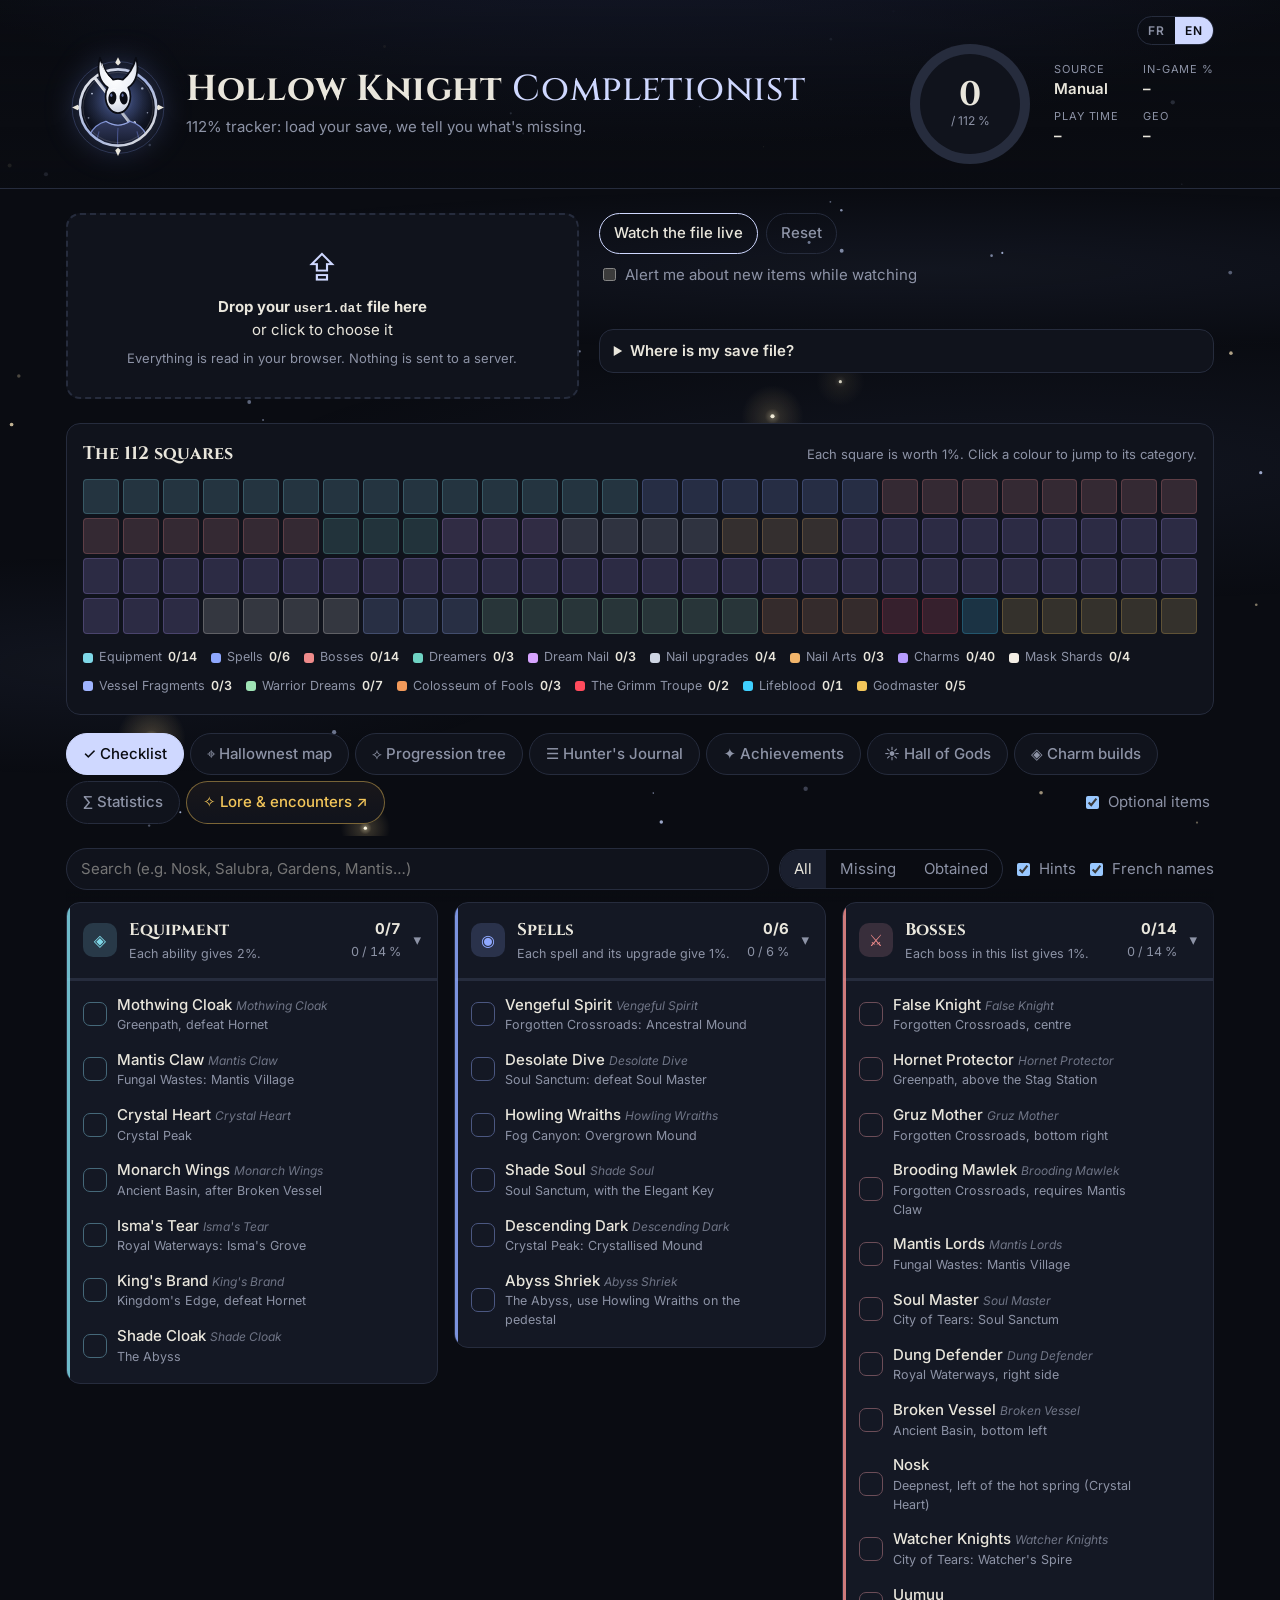
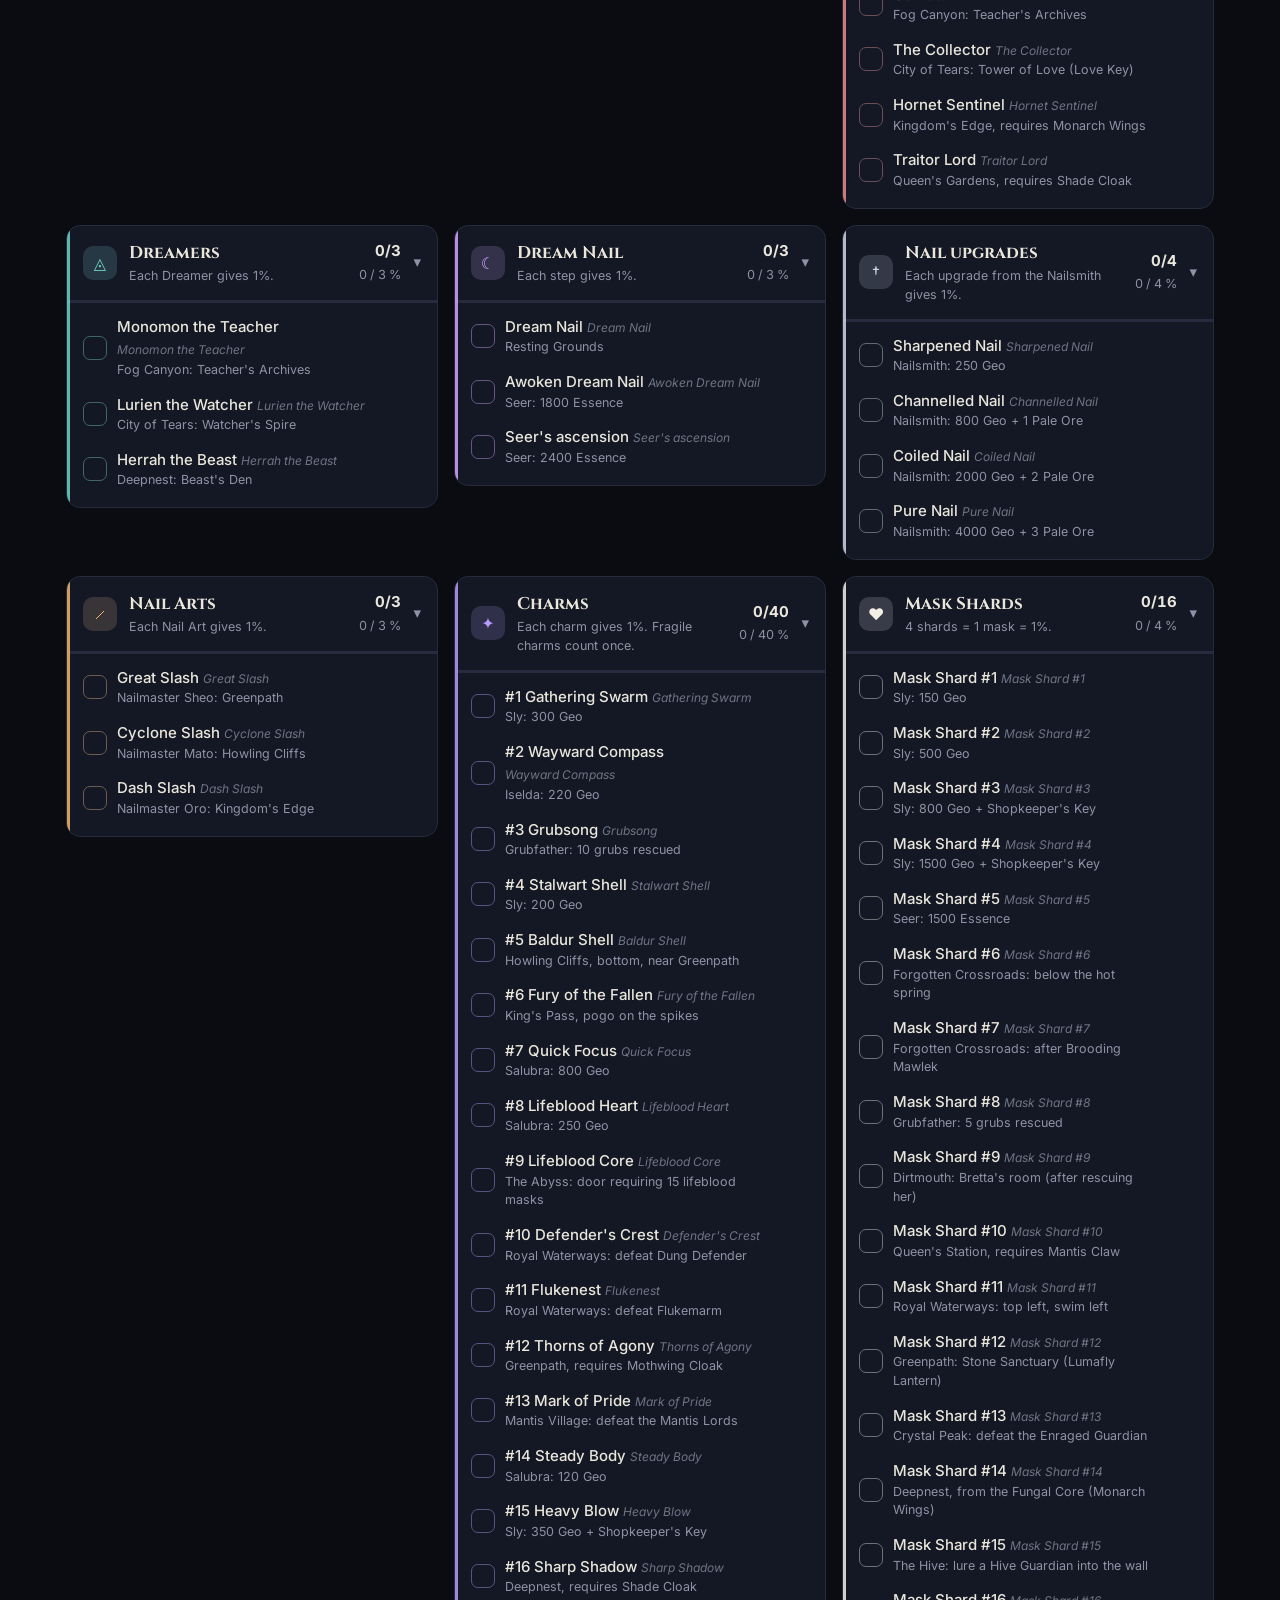
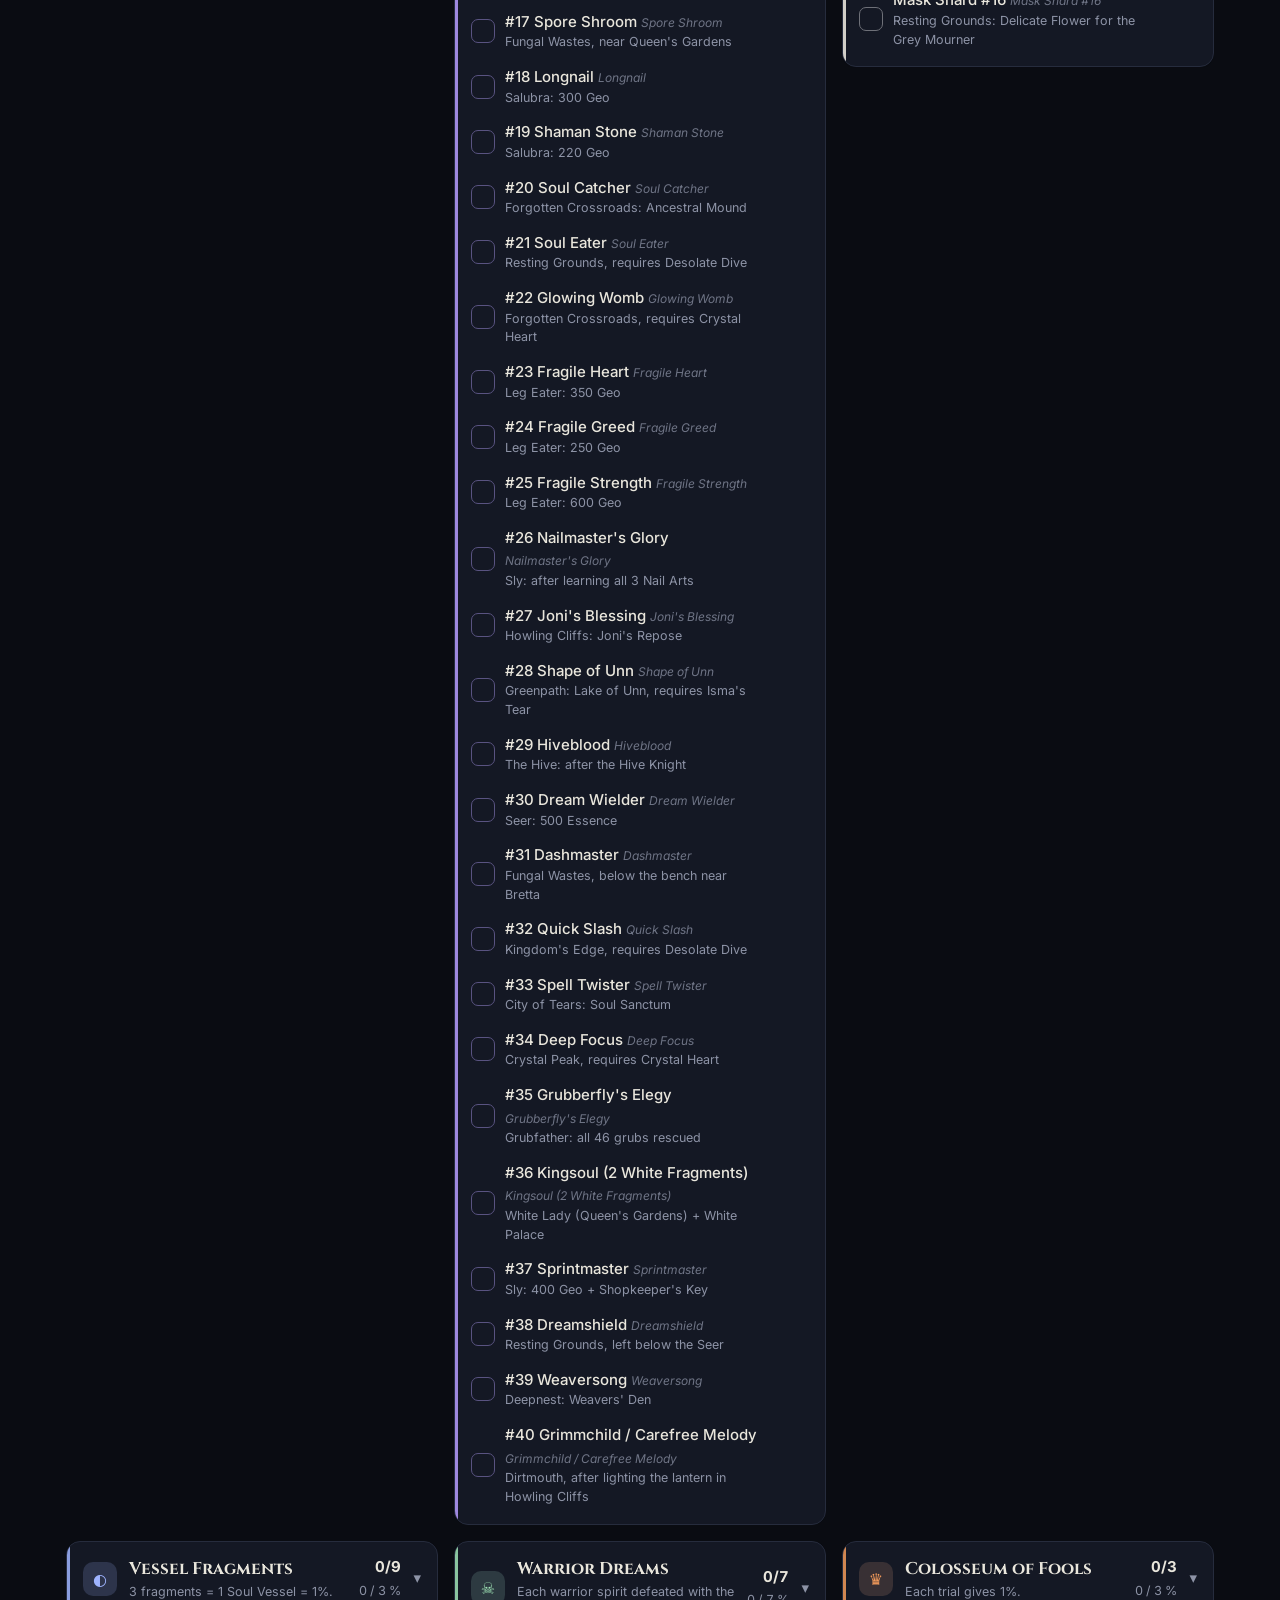
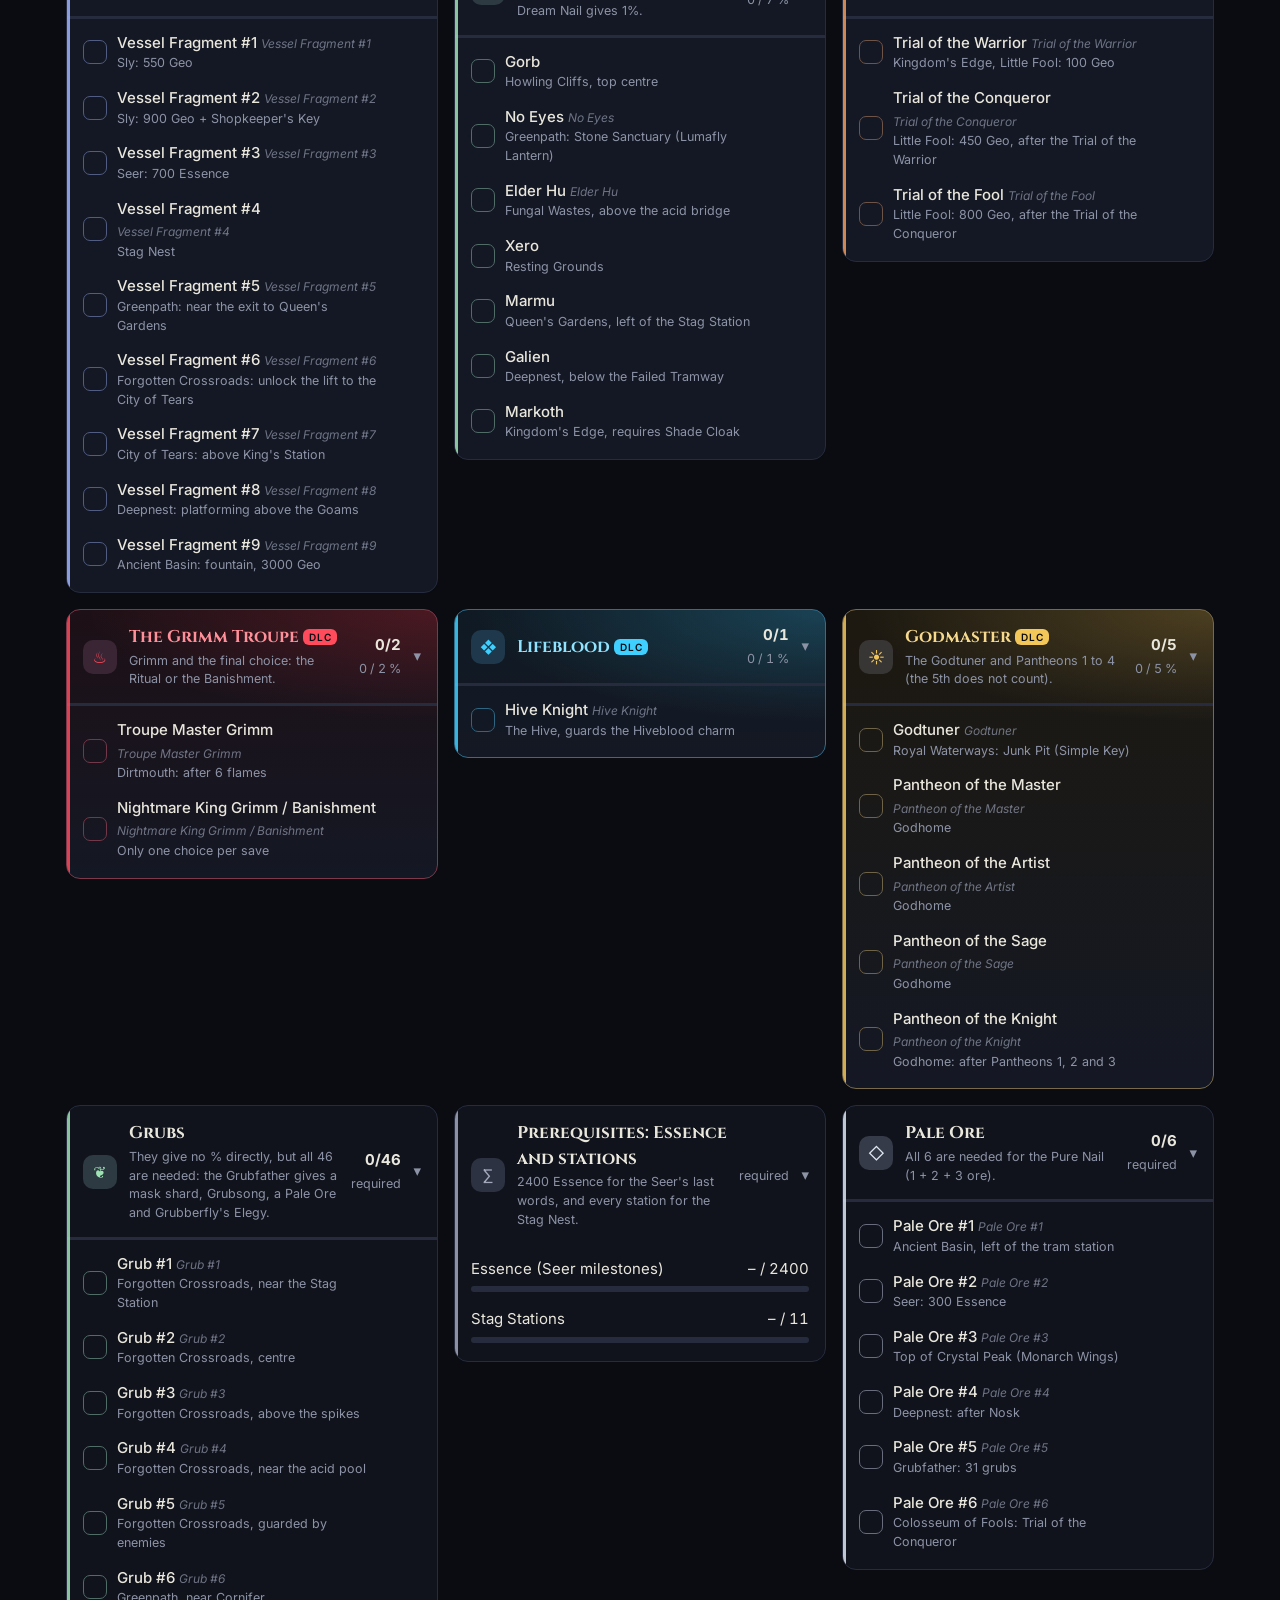
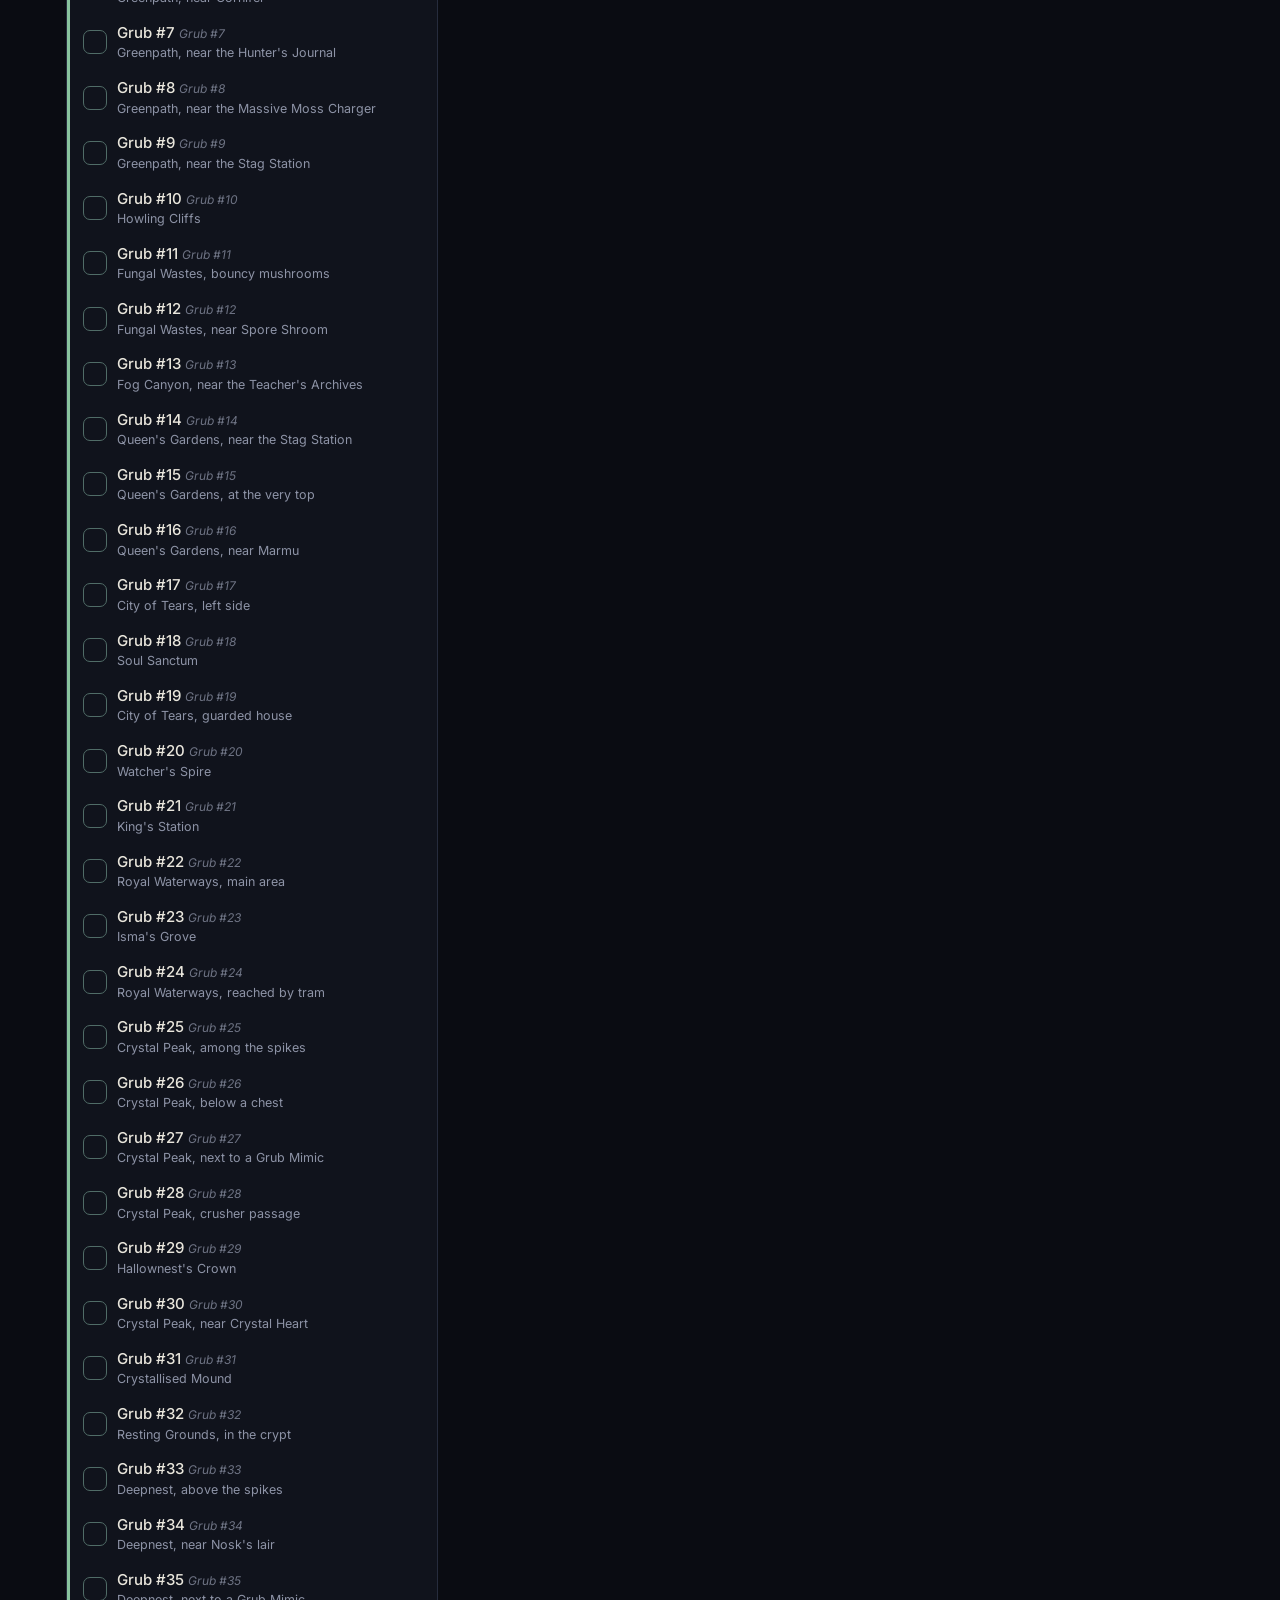
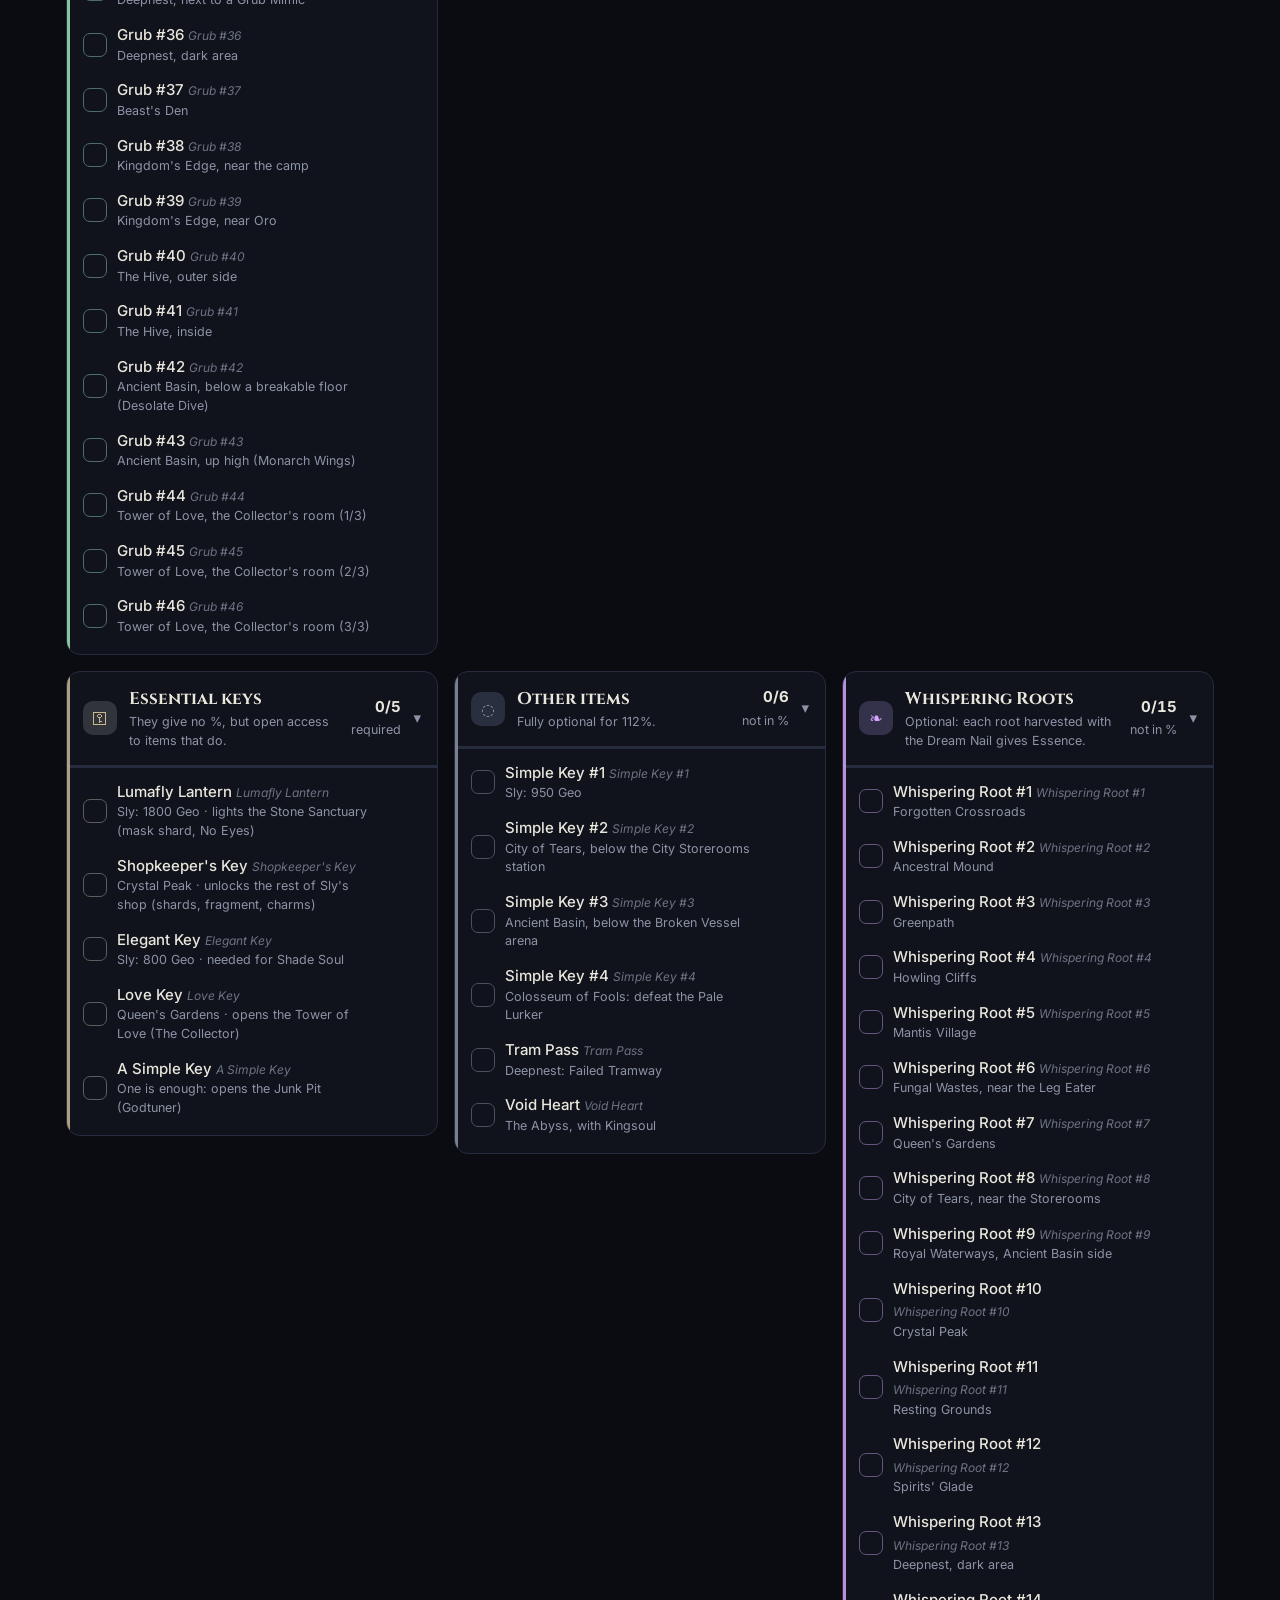
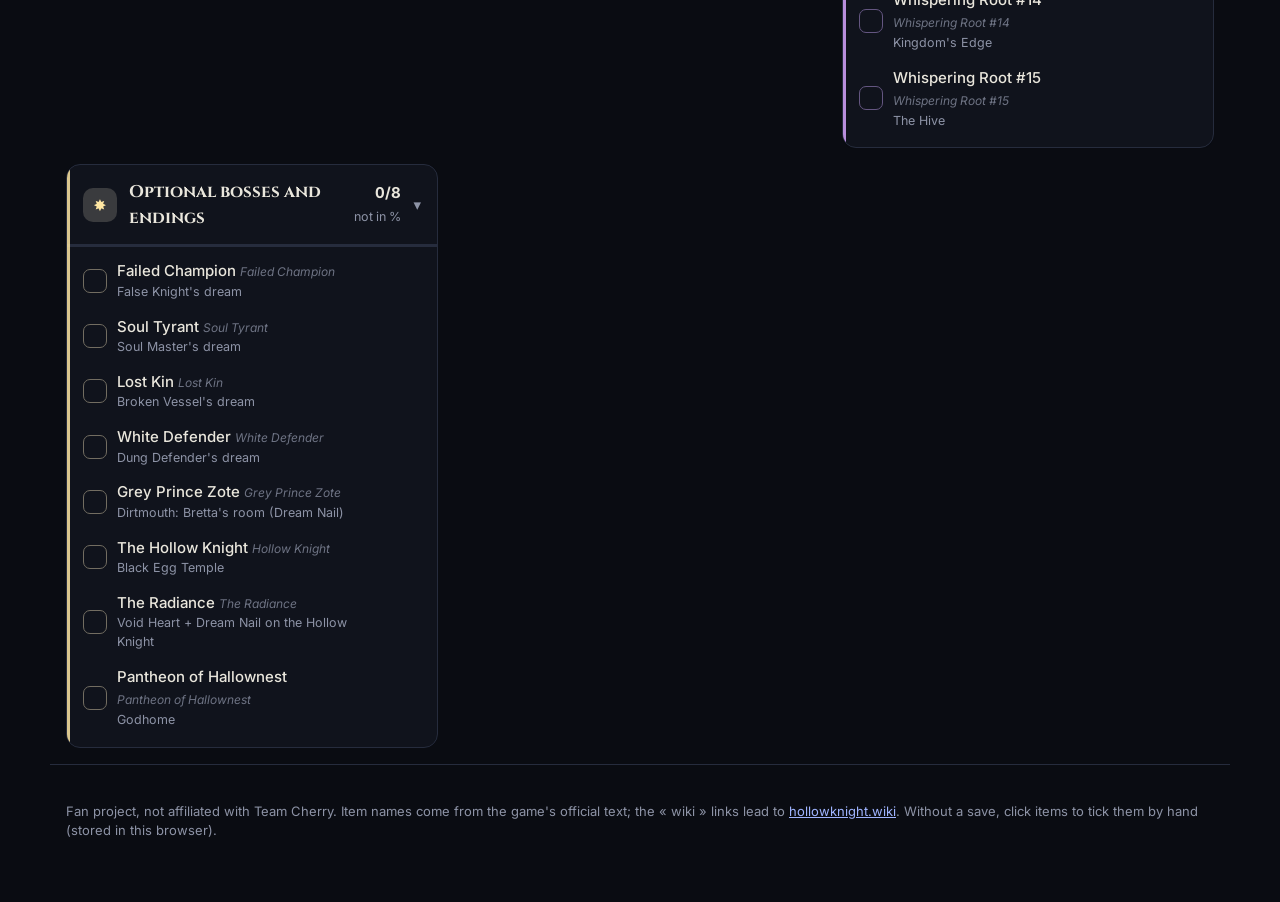
==== commit a1d0e729: "Add an English version of the site A FR / EN switch on both pages. In English, item names, hints, se" ====
--- a/index.html
+++ b/index.html
@@ -96,6 +96,7 @@
         </div>
       </div>
 
+      <div class="lang-switch" role="group" aria-label="Langue"><button data-lang="fr">FR</button><button data-lang="en">EN</button></div>
       <div class="summary">
         <div class="ring" id="ring" style="--p:0">
           <div class="ring-inner">
@@ -255,6 +256,7 @@
   <script src="js/features-data.js"></script>
   <script src="js/extras.js"></script>
   <script src="js/lore-data.js"></script>
+  <script src="js/i18n.js"></script>
   <script src="js/app.js"></script>
   <script src="js/background.js"></script>
 </body>
--- a/css/style.css
+++ b/css/style.css
@@ -16,6 +16,7 @@
 }
 
 * { box-sizing: border-box; }
+[hidden] { display: none !important; }
 
 html { -webkit-text-size-adjust: 100%; }
 
@@ -654,3 +655,11 @@
   color: var(--c); border: 2px solid var(--c); background: color-mix(in srgb, var(--c) 14%, var(--card));
 }
 @media (max-width: 900px) { .web-layout { grid-template-columns: 1fr; } .web-card { position: static; } }
+
+/* ================================ Language switch ================================ */
+.lang-switch { display: inline-flex; border: 1px solid var(--line); border-radius: 999px; overflow: hidden; align-self: flex-start; }
+.lang-switch button { appearance: none; border: 0; background: transparent; color: var(--muted); font: 600 12px "Inter", sans-serif; letter-spacing: .08em; padding: 6px 10px; cursor: pointer; }
+.lang-switch button.on { background: var(--accent); color: var(--bg); }
+.lore-top { display: flex; align-items: center; gap: 10px; flex-wrap: wrap; }
+.hero-inner > .lang-switch { order: 3; }
+@media (min-width: 761px) { .hero-inner > .lang-switch { position: absolute; top: -28px; right: 16px; } .hero-inner { position: relative; } .hero { padding-top: 44px; } }
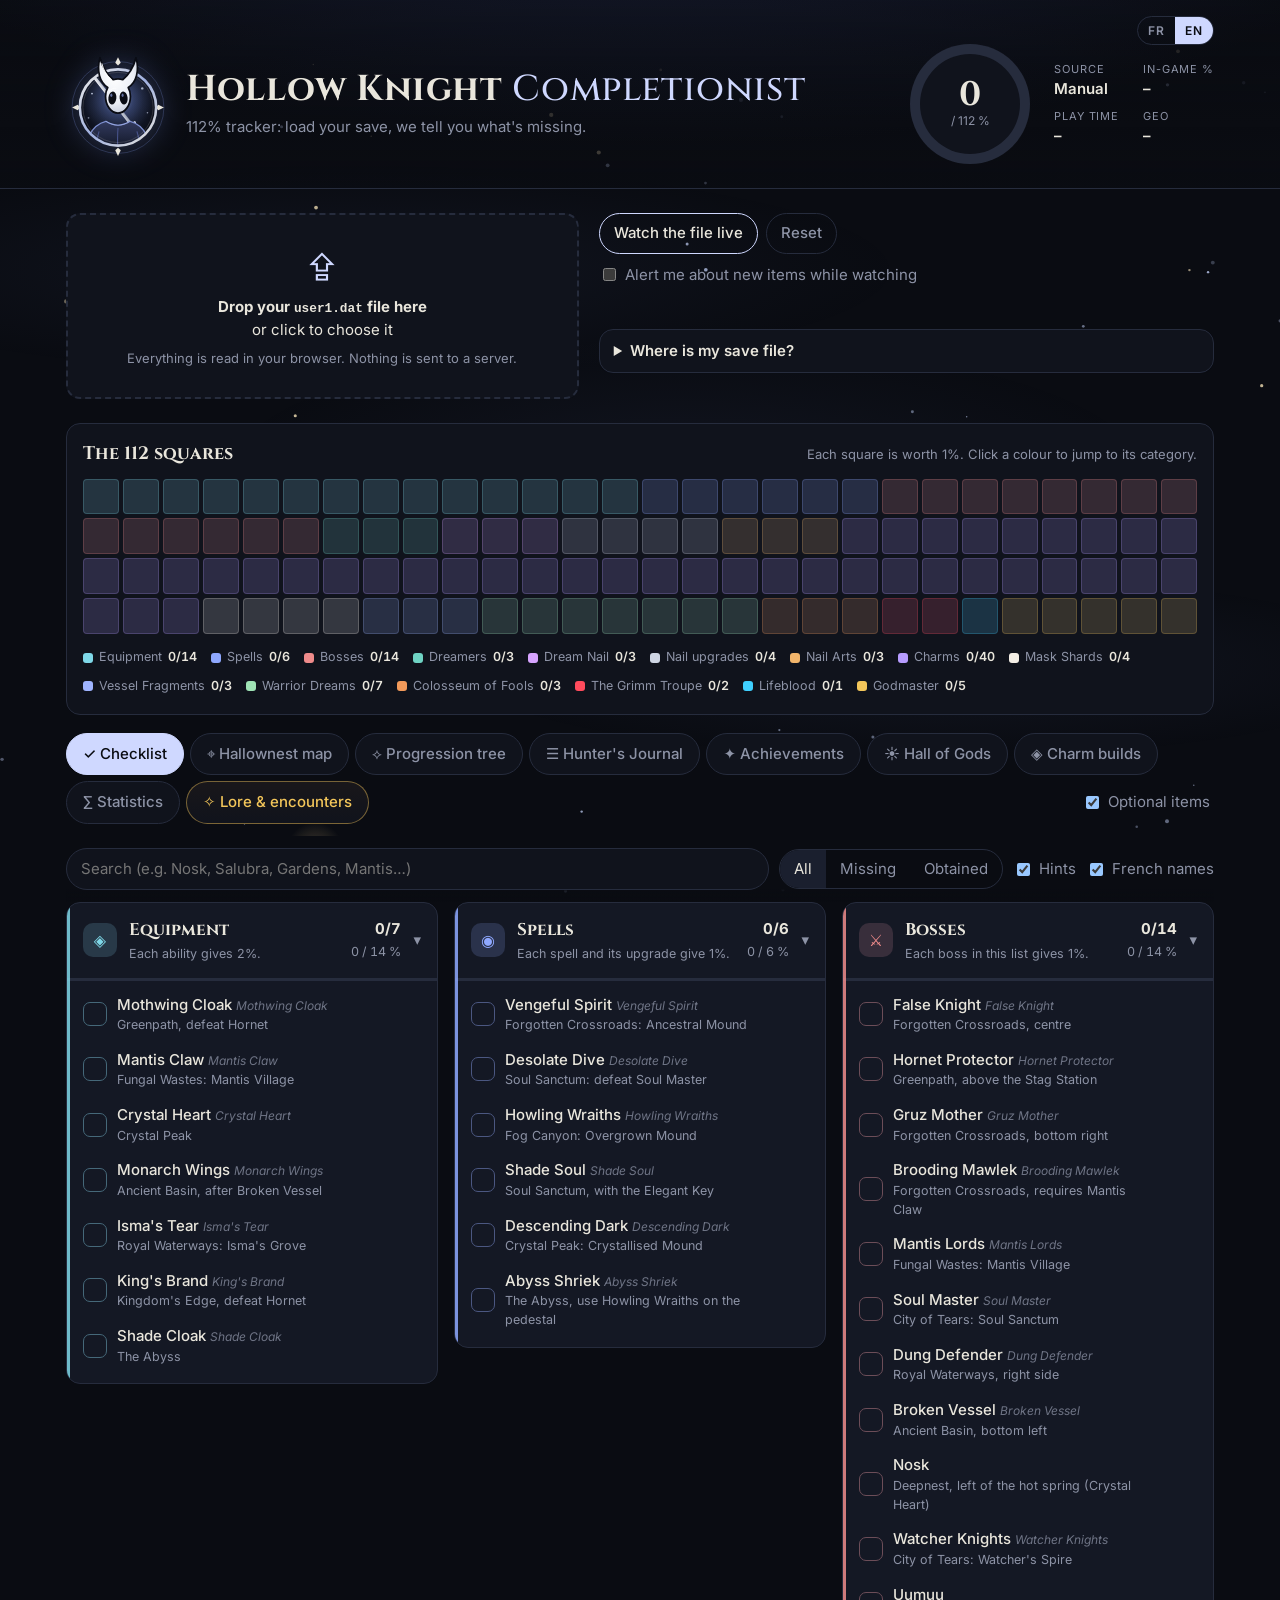
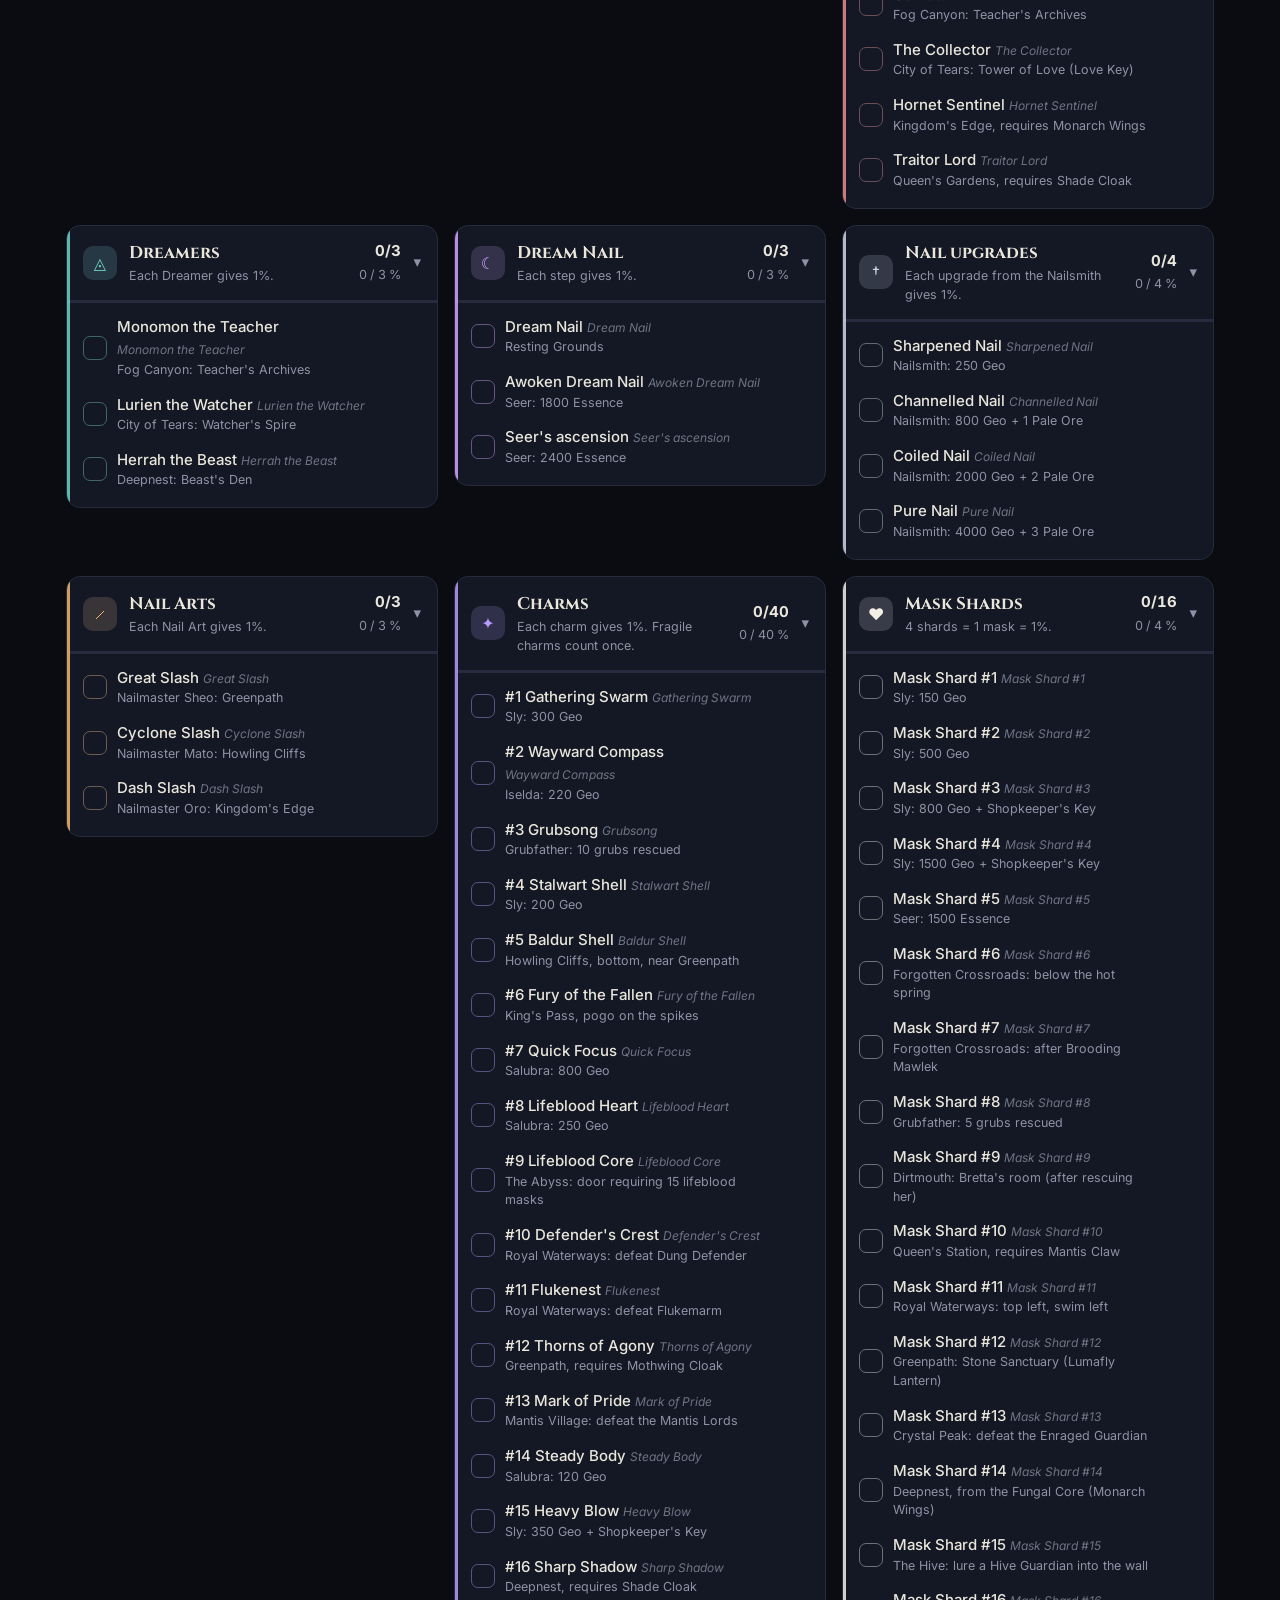
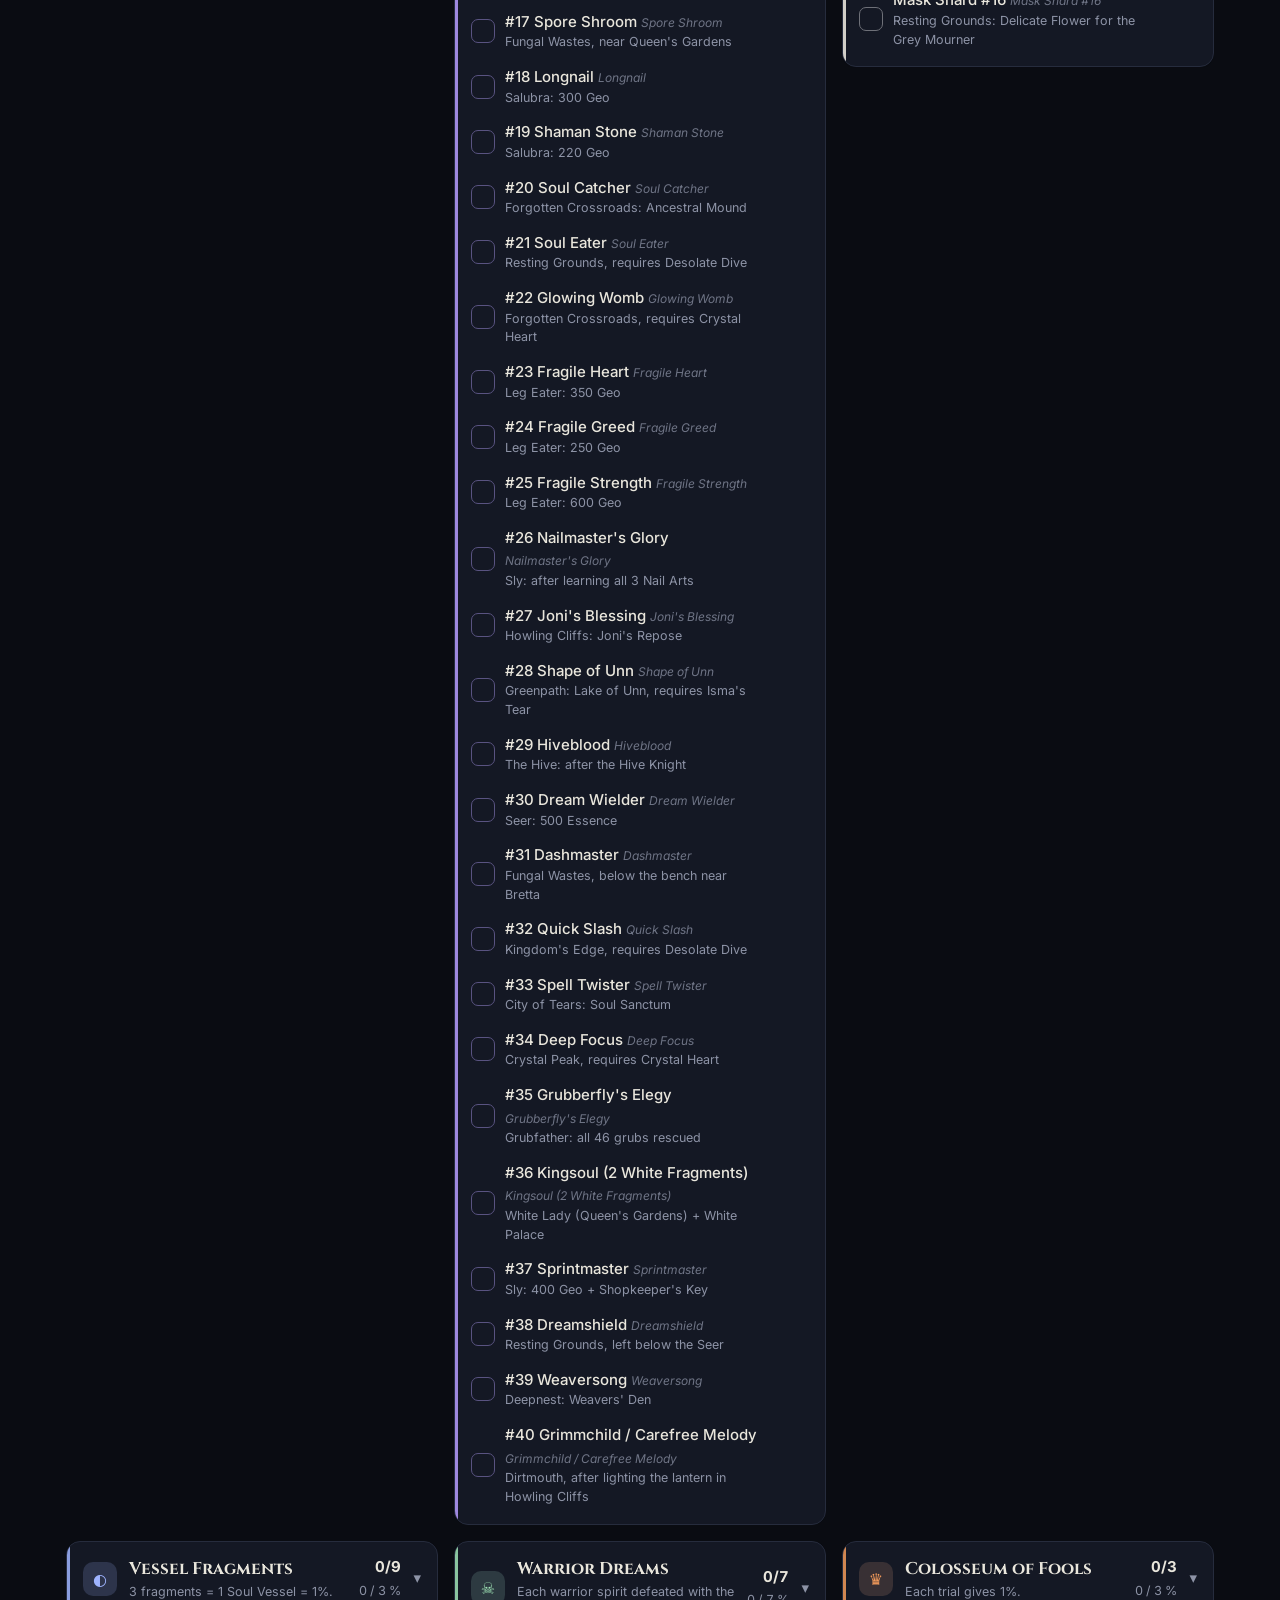
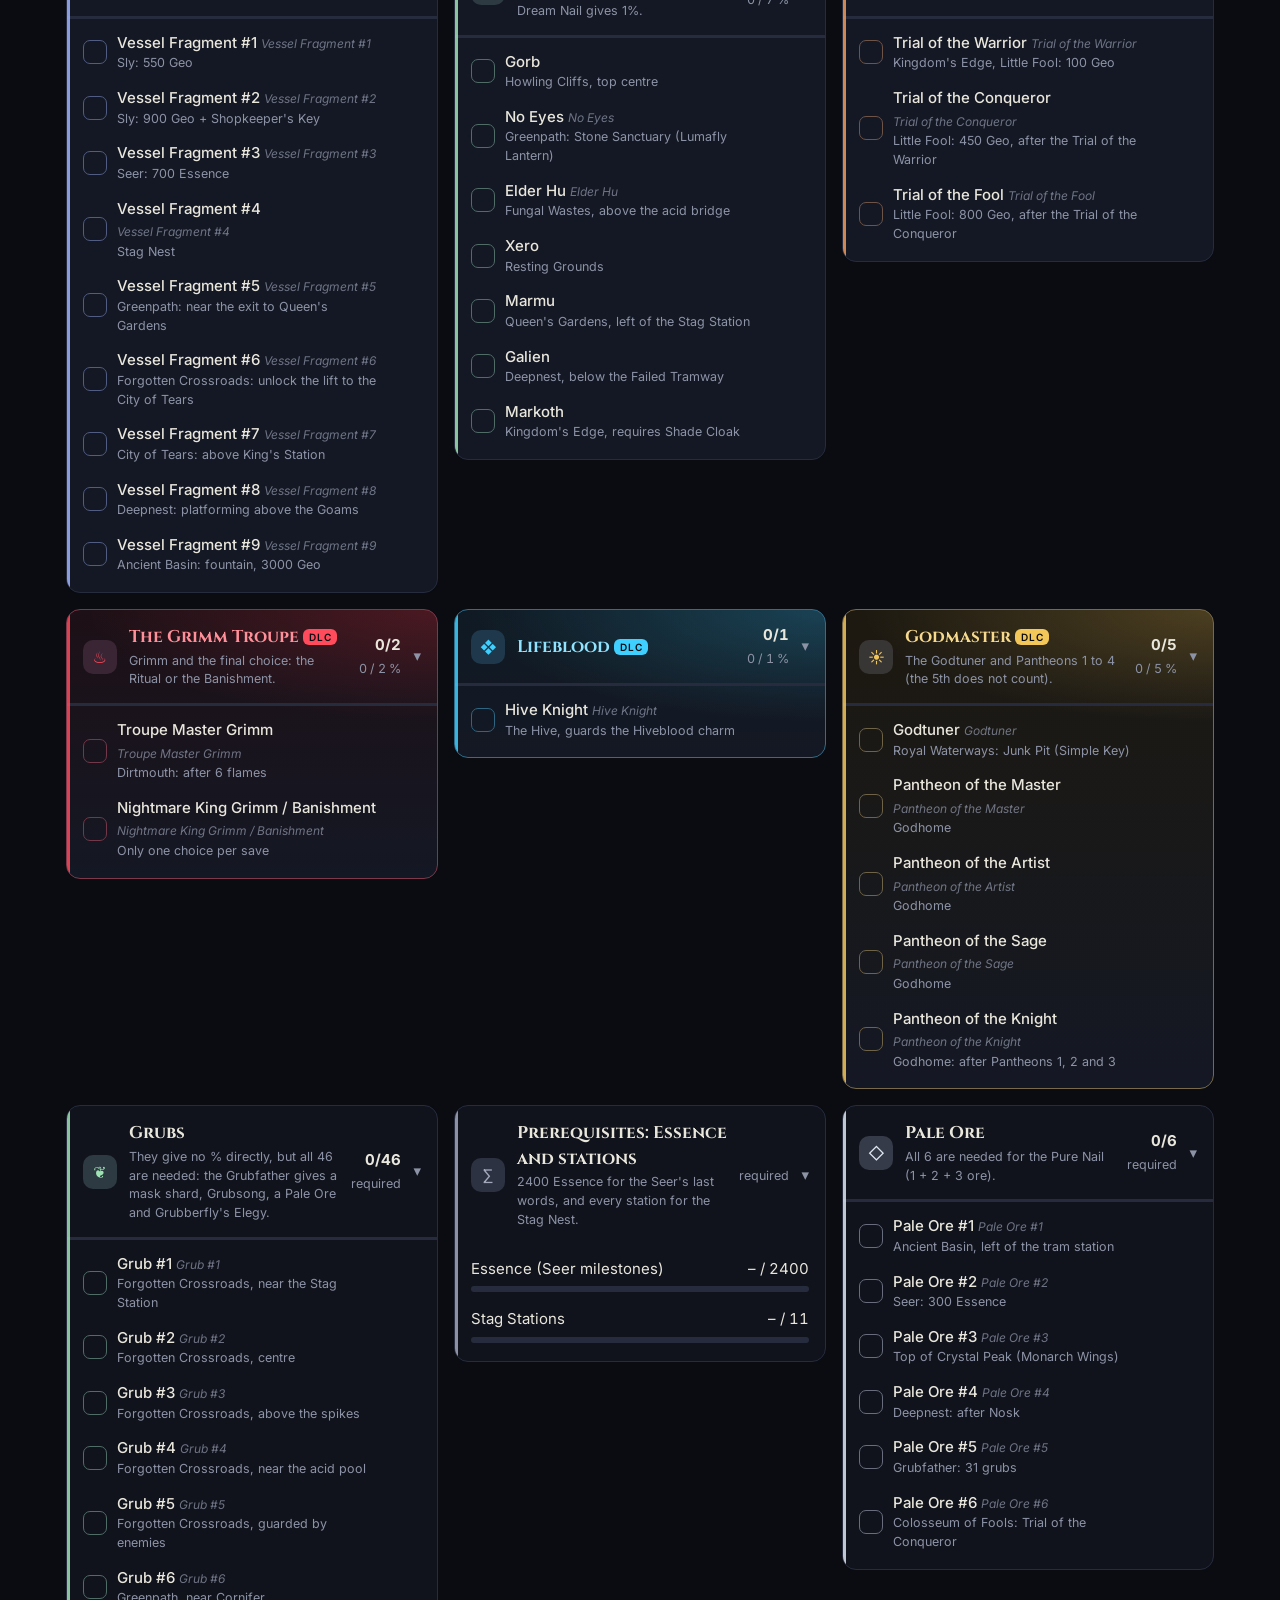
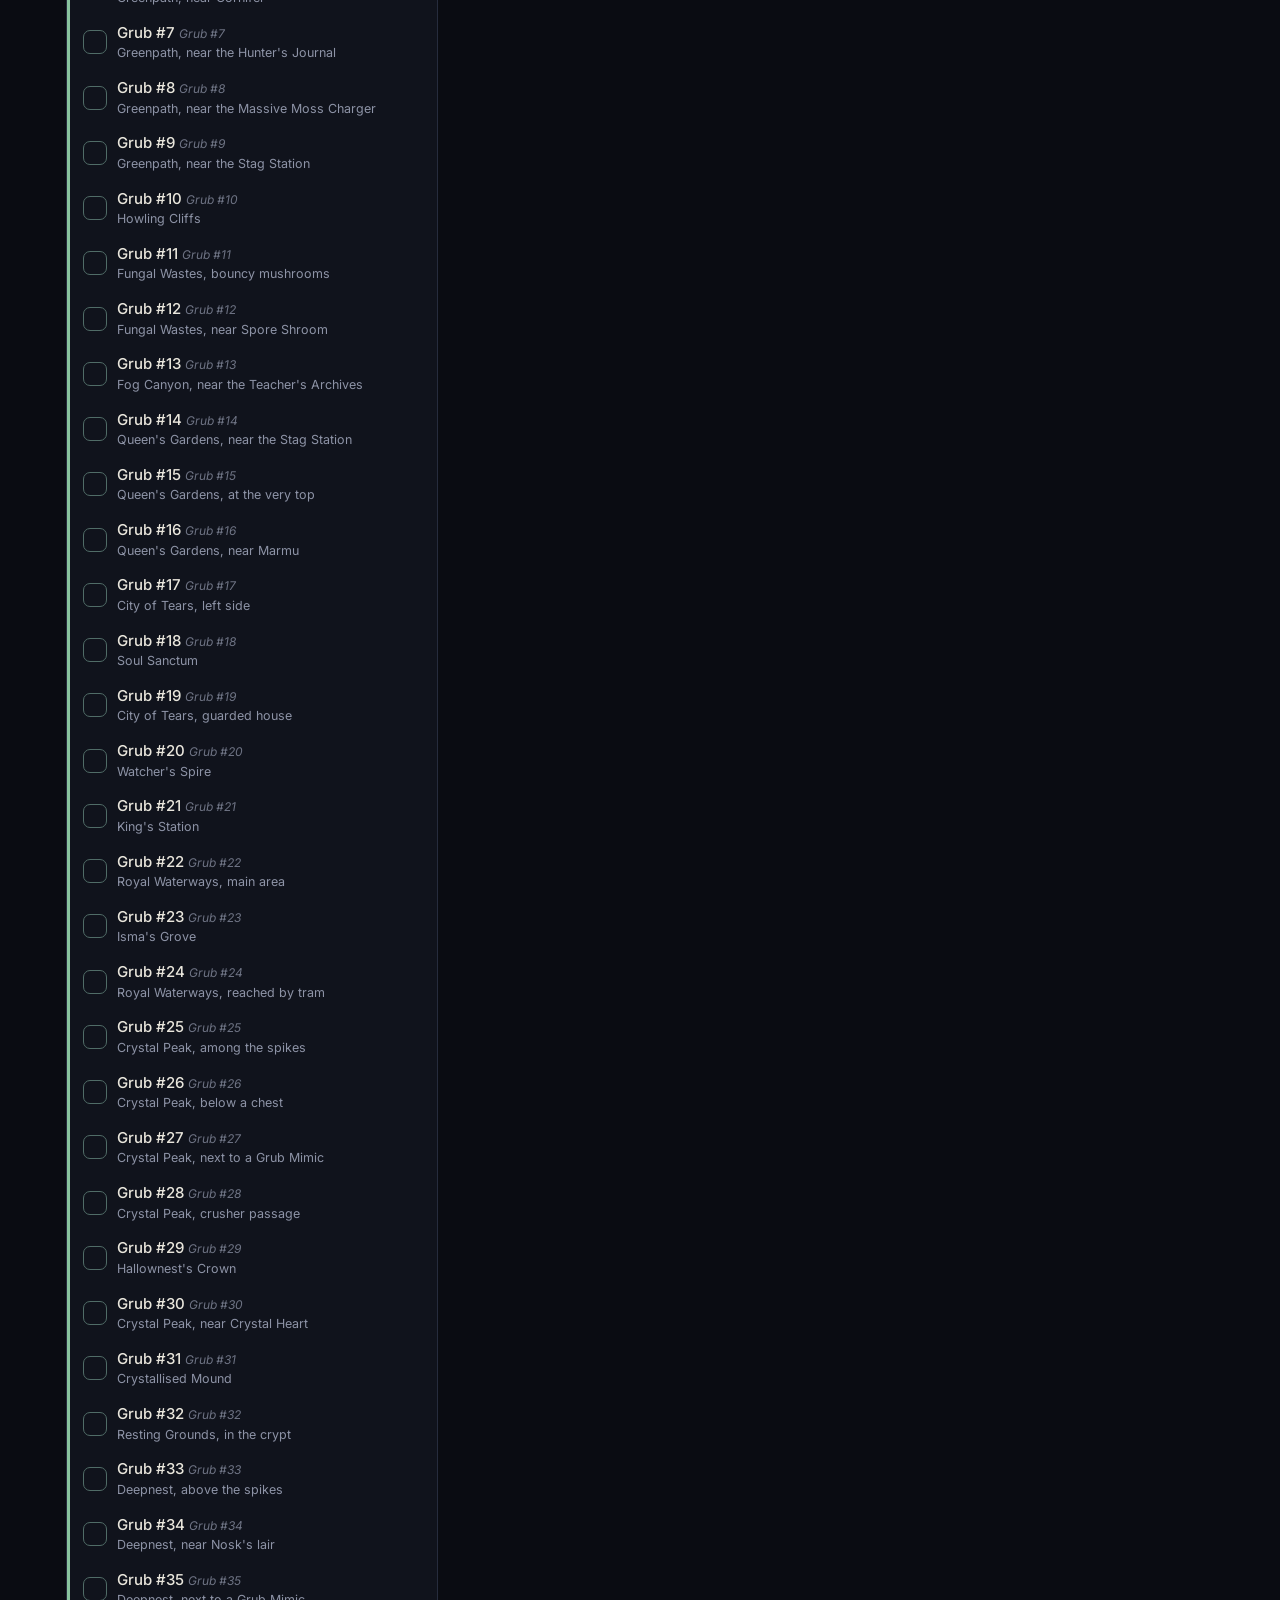
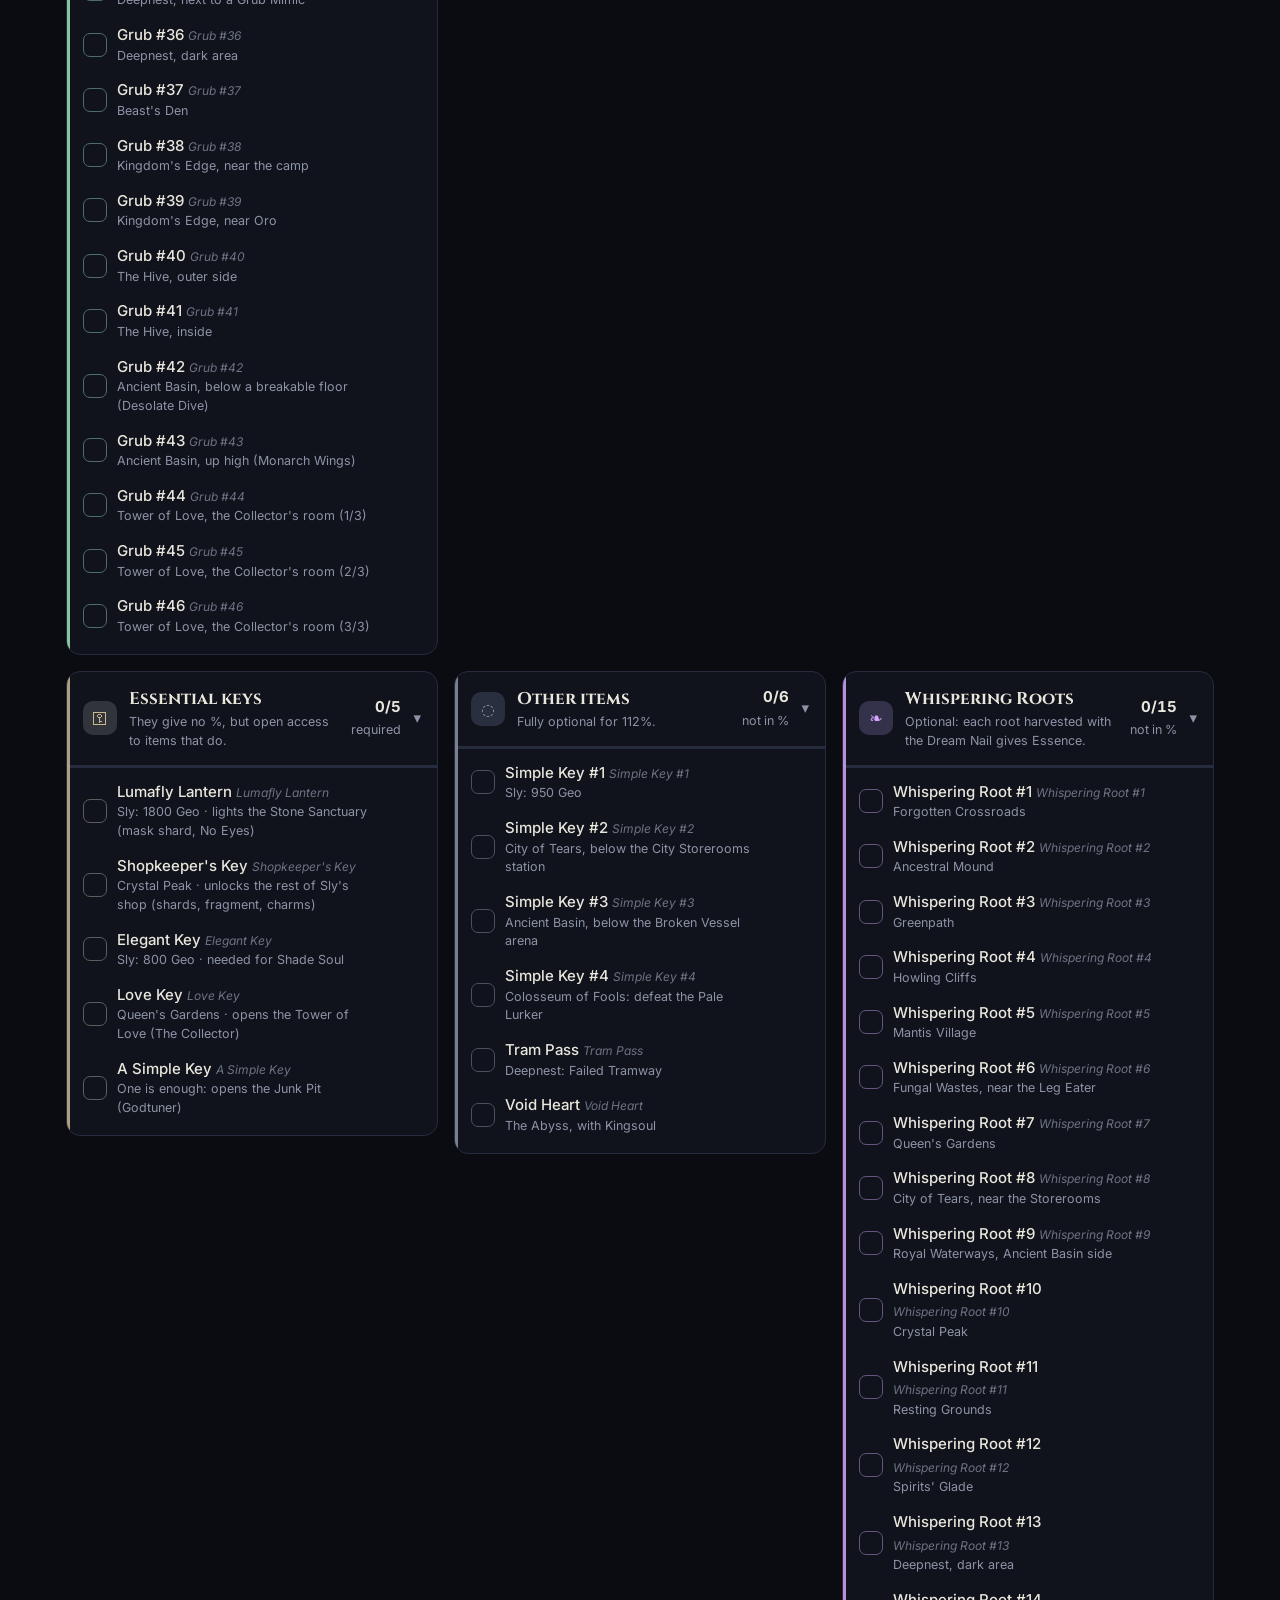
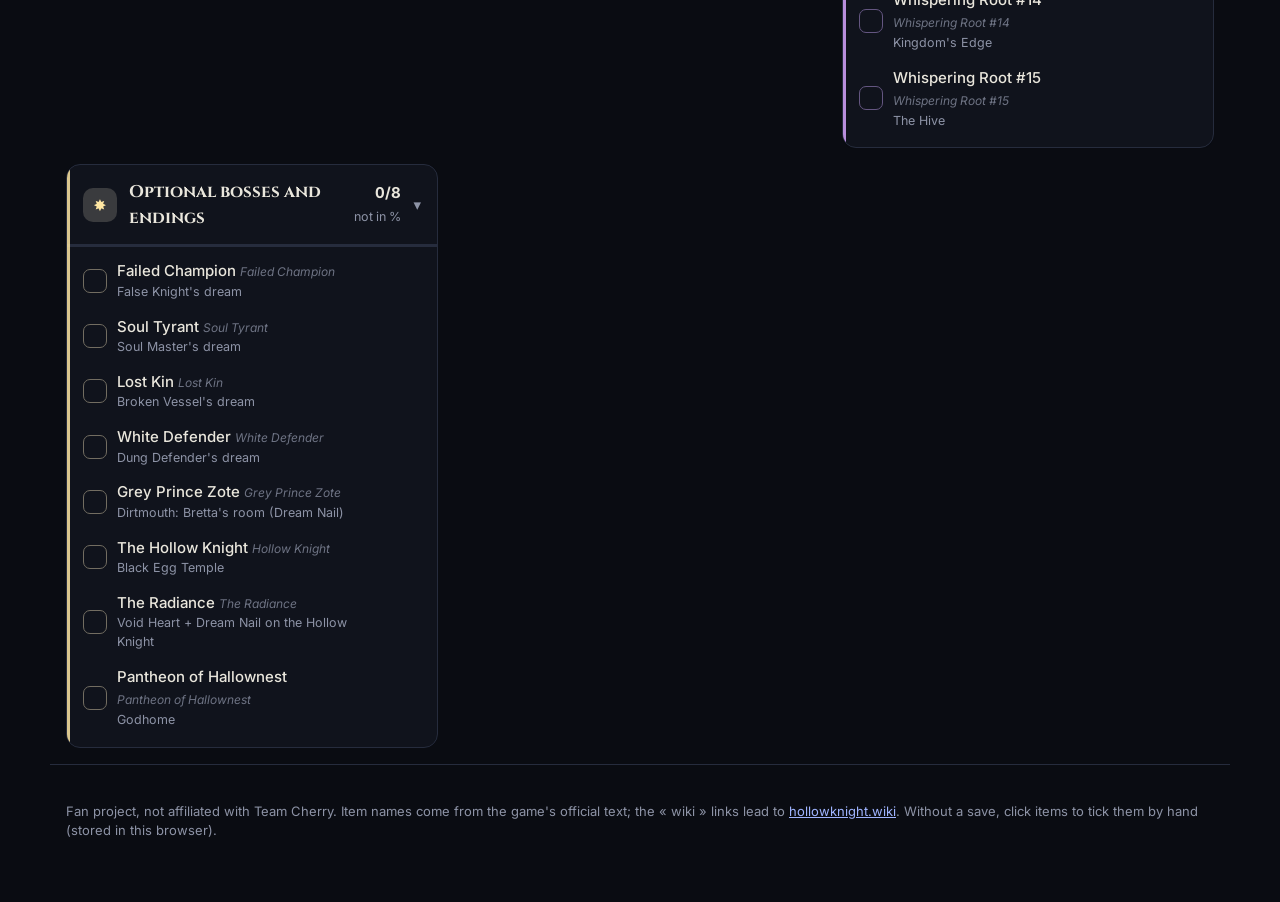
==== commit e2cbf839: "Move the lore into a tab of the main page The lore (character web, revelations, quests) is now a tab" ====
--- a/index.html
+++ b/index.html
@@ -167,7 +167,7 @@
       <button role="tab" data-tab="godhome">☀ Salle des Dieux</button>
       <button role="tab" data-tab="builds">◈ Builds de charmes</button>
       <button role="tab" data-tab="stats">∑ Statistiques</button>
-      <a class="tabs-link" href="lore.html">✧ Lore et rencontres ↗</a>
+      <button role="tab" data-tab="lore" class="tab-lore">✧ Lore et rencontres</button>
       <label class="toggle opt-toggle" title="Clés simples en trop, laissez-passer, racines de rêve, boss optionnels et fins : ce qui n'est pas nécessaire pour le 112 %"><input type="checkbox" id="optional" checked> Objets optionnels</label>
     </div>
 
@@ -236,6 +236,29 @@
     <section class="panel" id="panel-builds" hidden>
       <div class="tree-head"><div><h2>Builds de charmes</h2><p class="small muted">Composez un build avec les Charmes que vous possédez, en tenant compte de vos emplacements.</p></div></div>
       <div id="builds-body"></div>
+    </section>
+
+    <section class="panel" id="panel-lore" hidden>
+      <div class="tree-head">
+        <div>
+          <h2>Lore et rencontres</h2>
+          <p class="small muted">Les personnages rencontrés, les conversations qui ont eu lieu et les grandes révélations, d'après votre sauvegarde. Les résumés sont rédigés pour ce site ; les dialogues complets du jeu sont sur le wiki (lien sur chaque carte).</p>
+        </div>
+        <label class="toggle"><input type="checkbox" id="spoilerToggle"> Afficher les révélations sans flou</label>
+      </div>
+      <p class="muted" id="loreEmpty" hidden>Chargez une sauvegarde pour révéler les personnages et les quêtes.</p>
+      <div class="web-head">
+        <h3 class="lore-h2">La toile d'Hallownest</h3>
+        <strong id="webCount"></strong>
+      </div>
+      <div class="web-layout">
+        <div class="web-wrap"><div id="web"></div></div>
+        <aside class="web-card" id="webCard" aria-live="polite"></aside>
+      </div>
+      <h3 class="lore-h2">Révélations</h3>
+      <div class="reveal-grid" id="reveals"></div>
+      <h3 class="lore-h2">Quêtes et rencontres</h3>
+      <div class="quest-grid" id="quests"></div>
     </section>
 
     <section class="panel" id="panel-stats" hidden>
@@ -257,6 +280,7 @@
   <script src="js/extras.js"></script>
   <script src="js/lore-data.js"></script>
   <script src="js/i18n.js"></script>
+  <script src="js/lore.js"></script>
   <script src="js/app.js"></script>
   <script src="js/background.js"></script>
 </body>
--- a/css/style.css
+++ b/css/style.css
@@ -663,3 +663,7 @@
 .lore-top { display: flex; align-items: center; gap: 10px; flex-wrap: wrap; }
 .hero-inner > .lang-switch { order: 3; }
 @media (min-width: 761px) { .hero-inner > .lang-switch { position: absolute; top: -28px; right: 16px; } .hero-inner { position: relative; } .hero { padding-top: 44px; } }
+.tabs button.tab-lore { color: #f3c65a; border-color: rgba(243, 198, 90, .45); background: linear-gradient(180deg, #19171a, var(--bg-2)); }
+.tabs button.tab-lore.on { color: var(--bg); background: #f3c65a; border-color: #f3c65a; }
+#panel-lore .tree-head .toggle { align-self: flex-end; }
+#panel-lore .lore-h2 { font-size: 20px; margin: 22px 0 10px; }
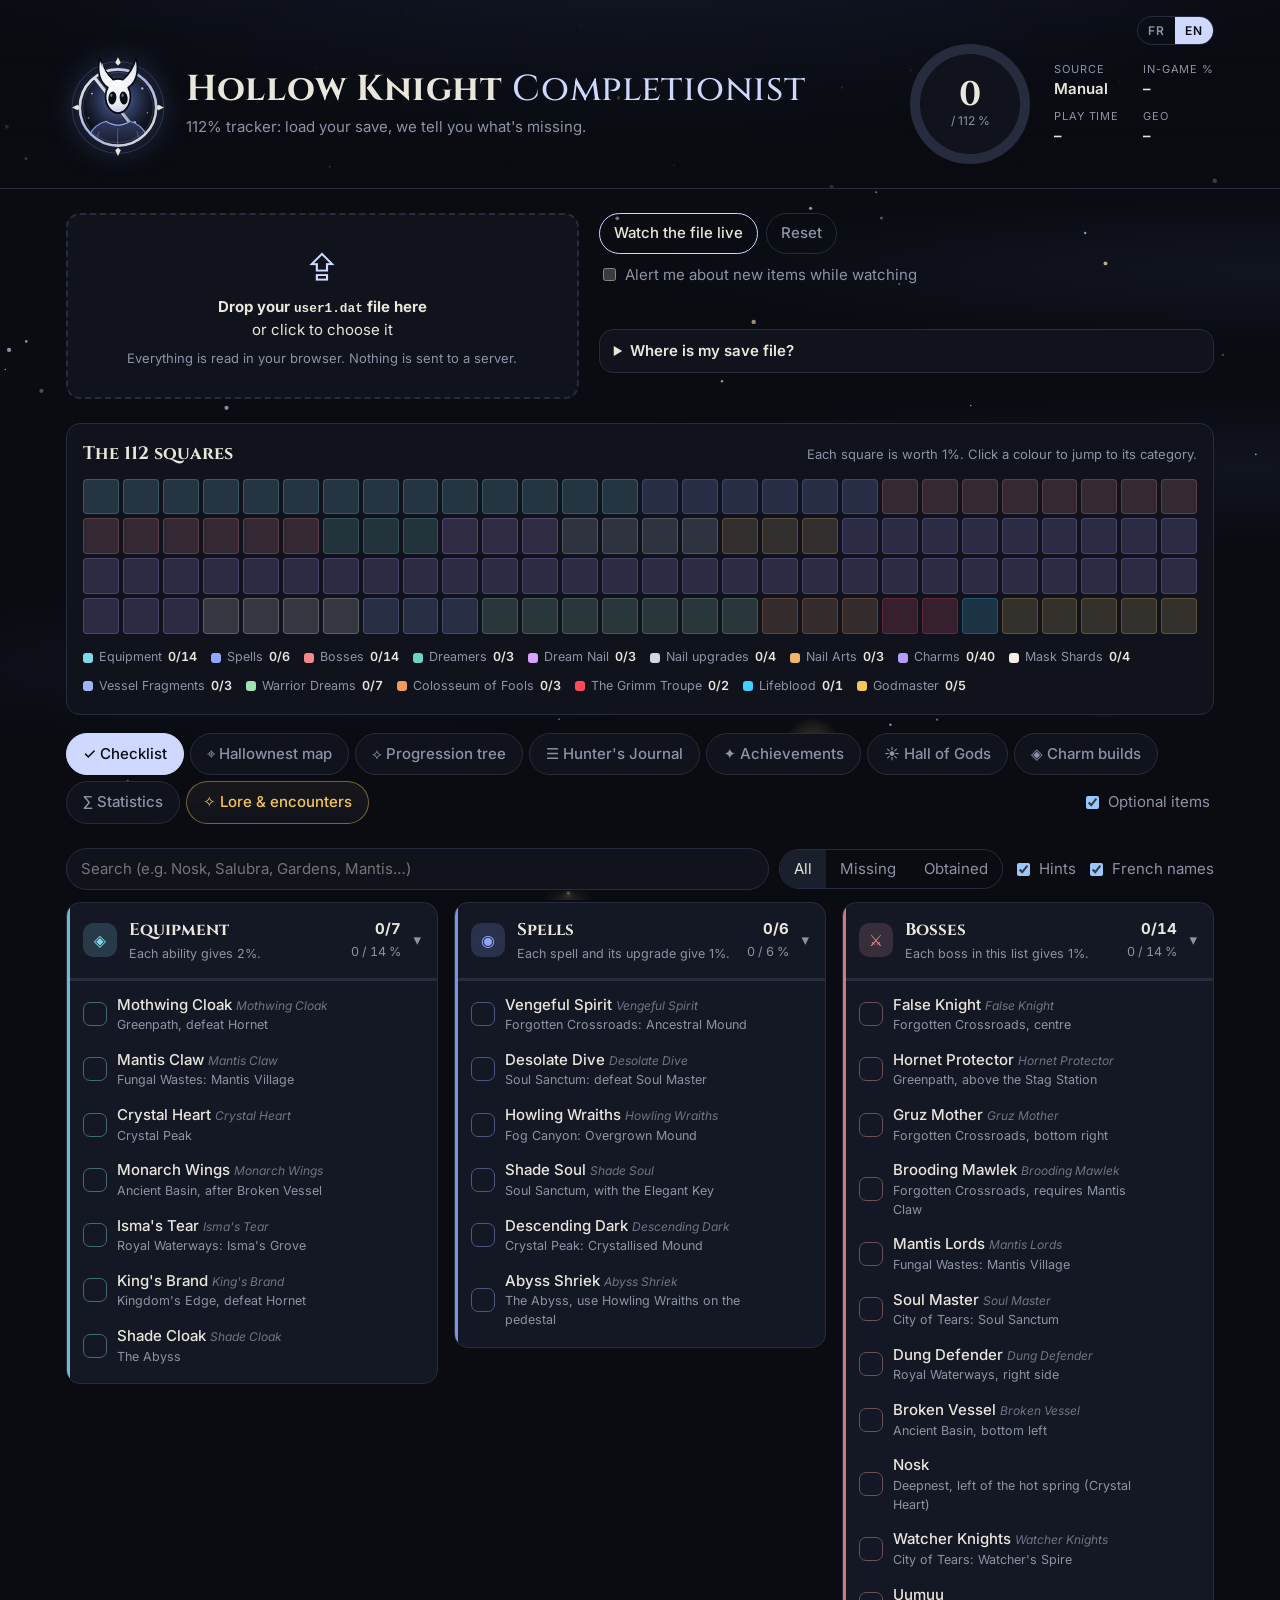
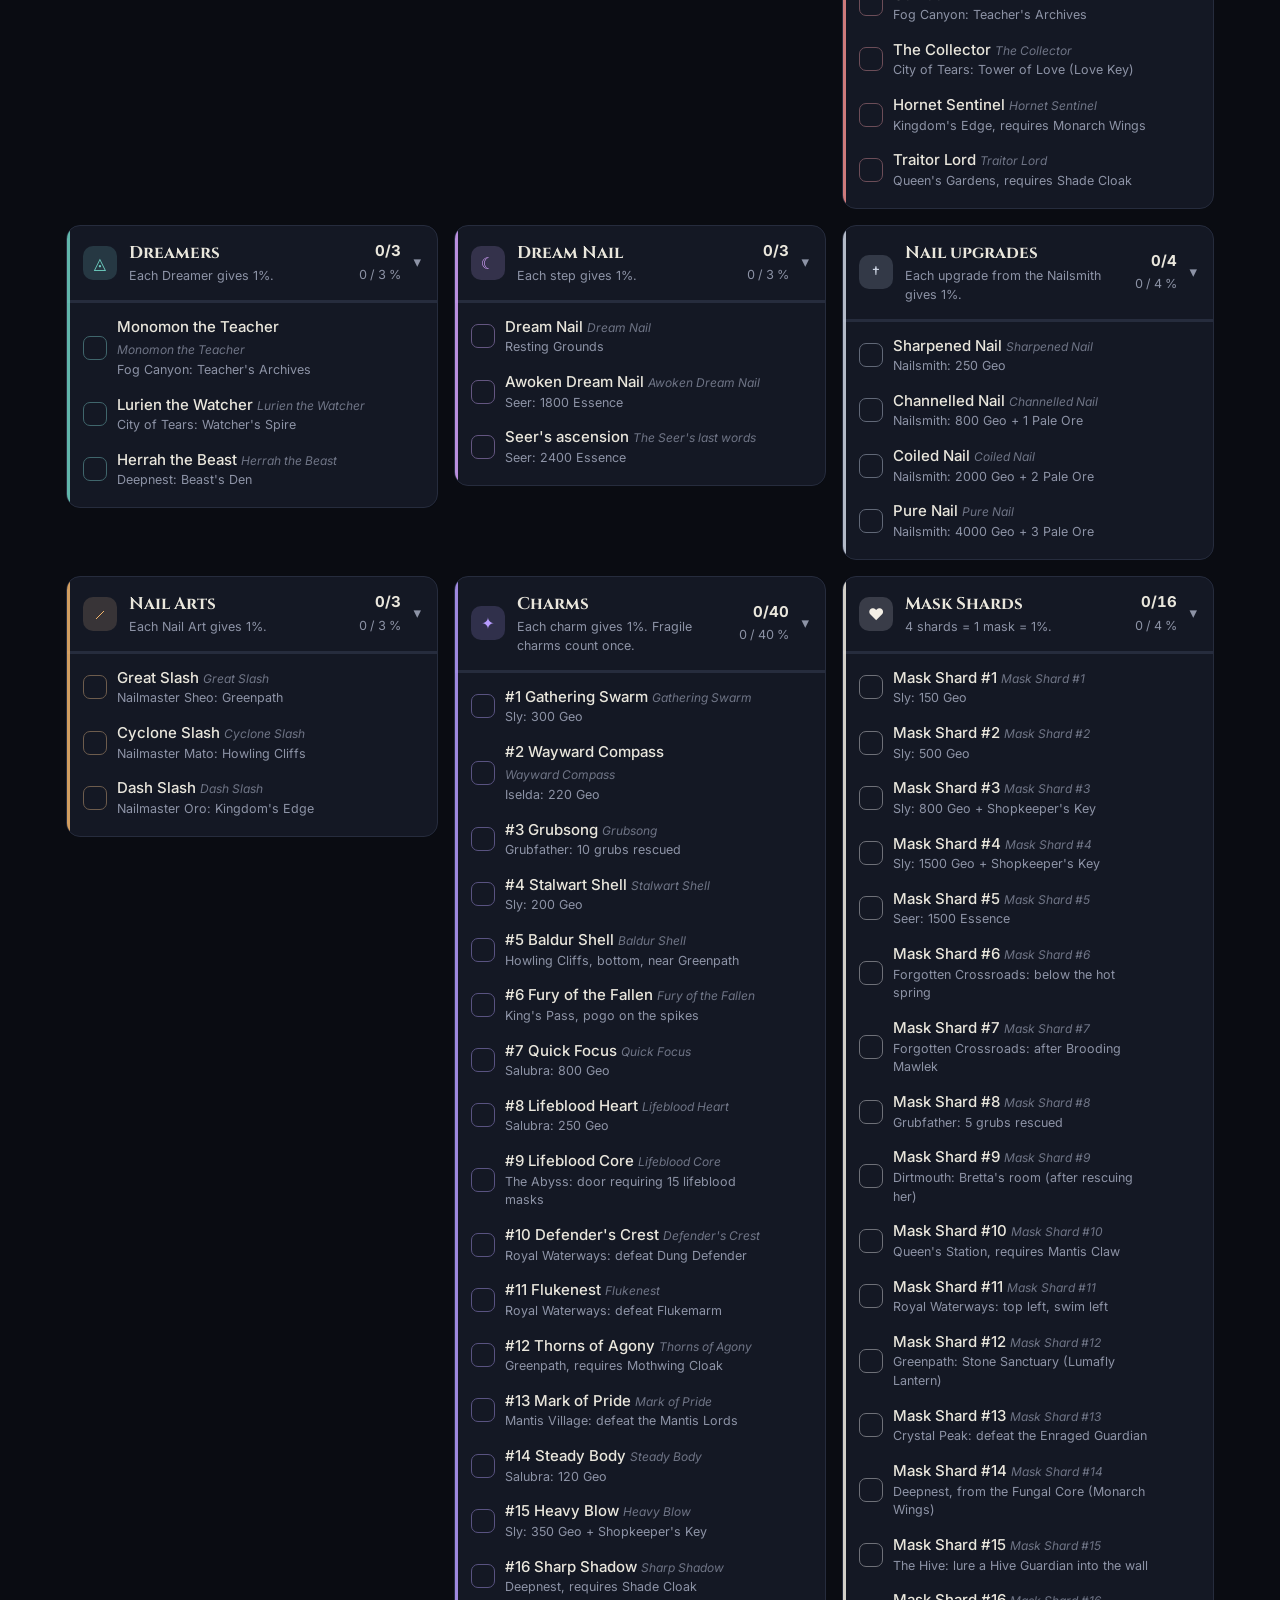
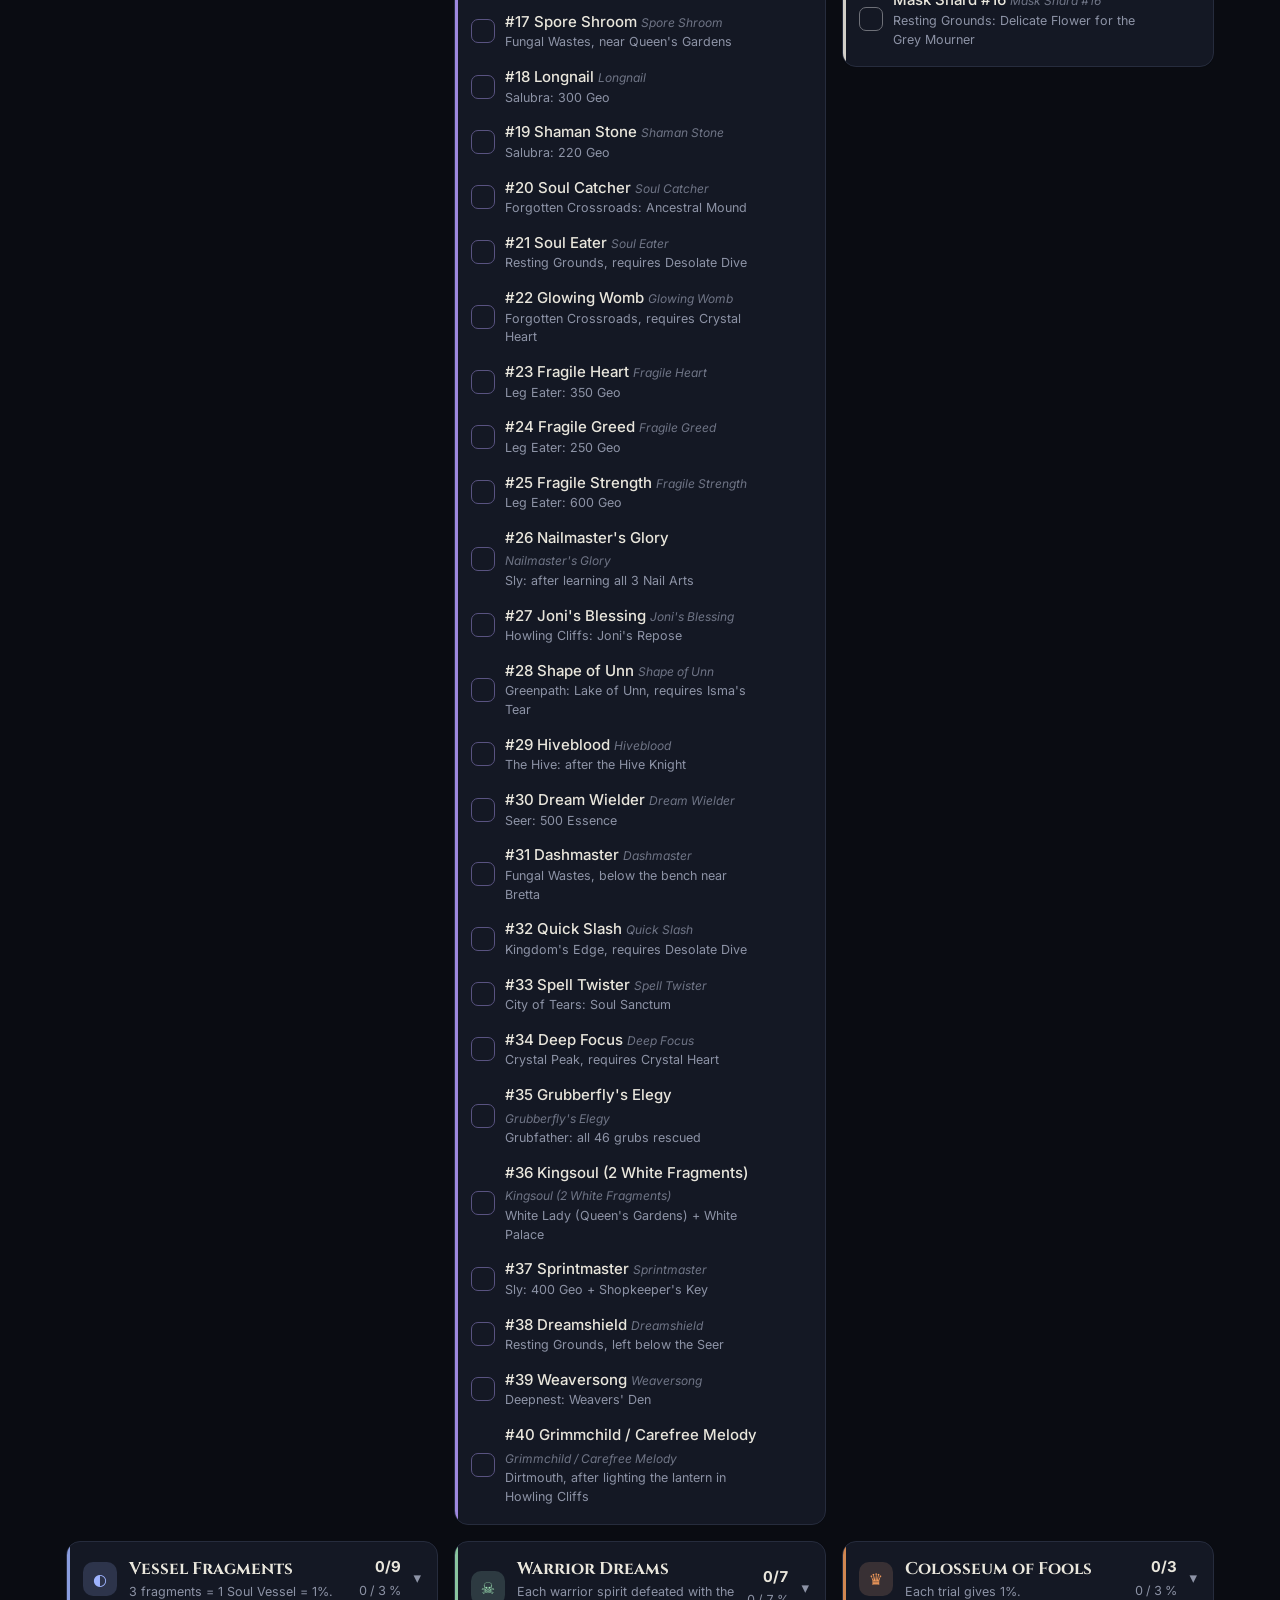
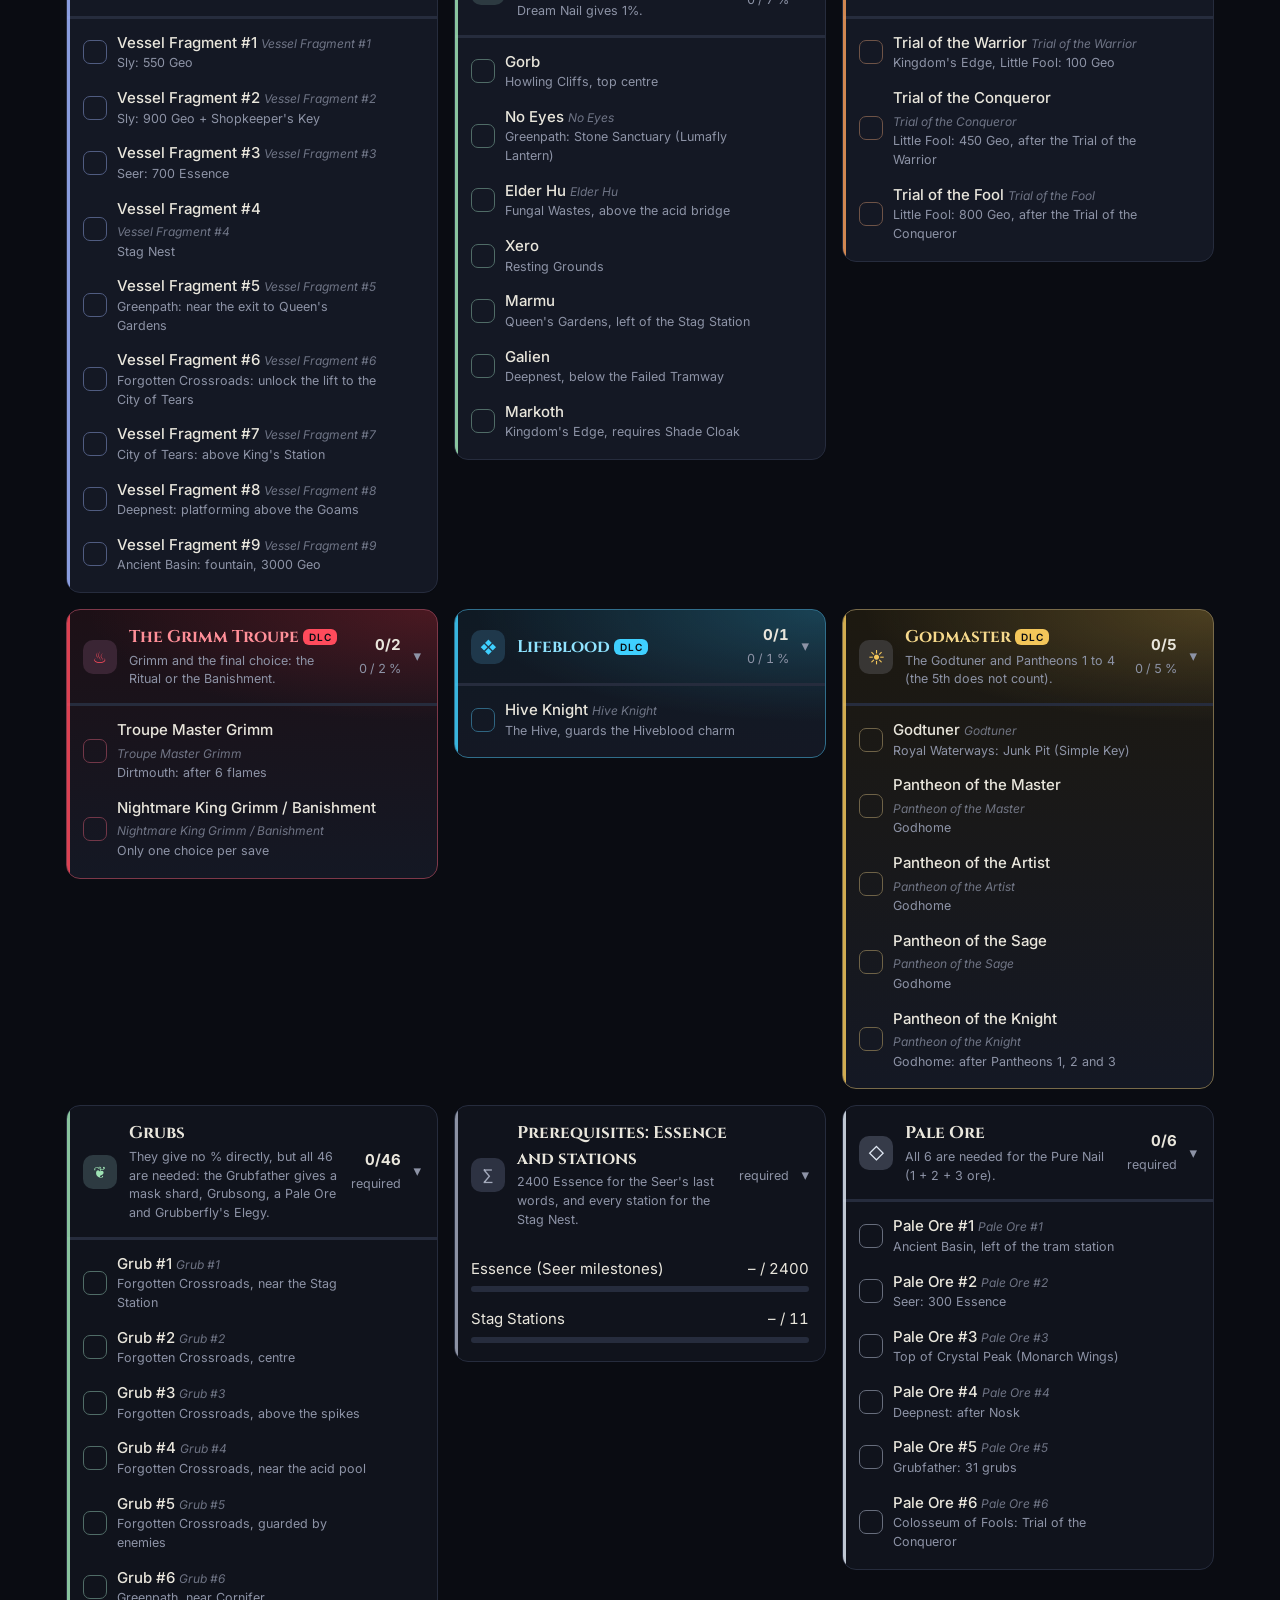
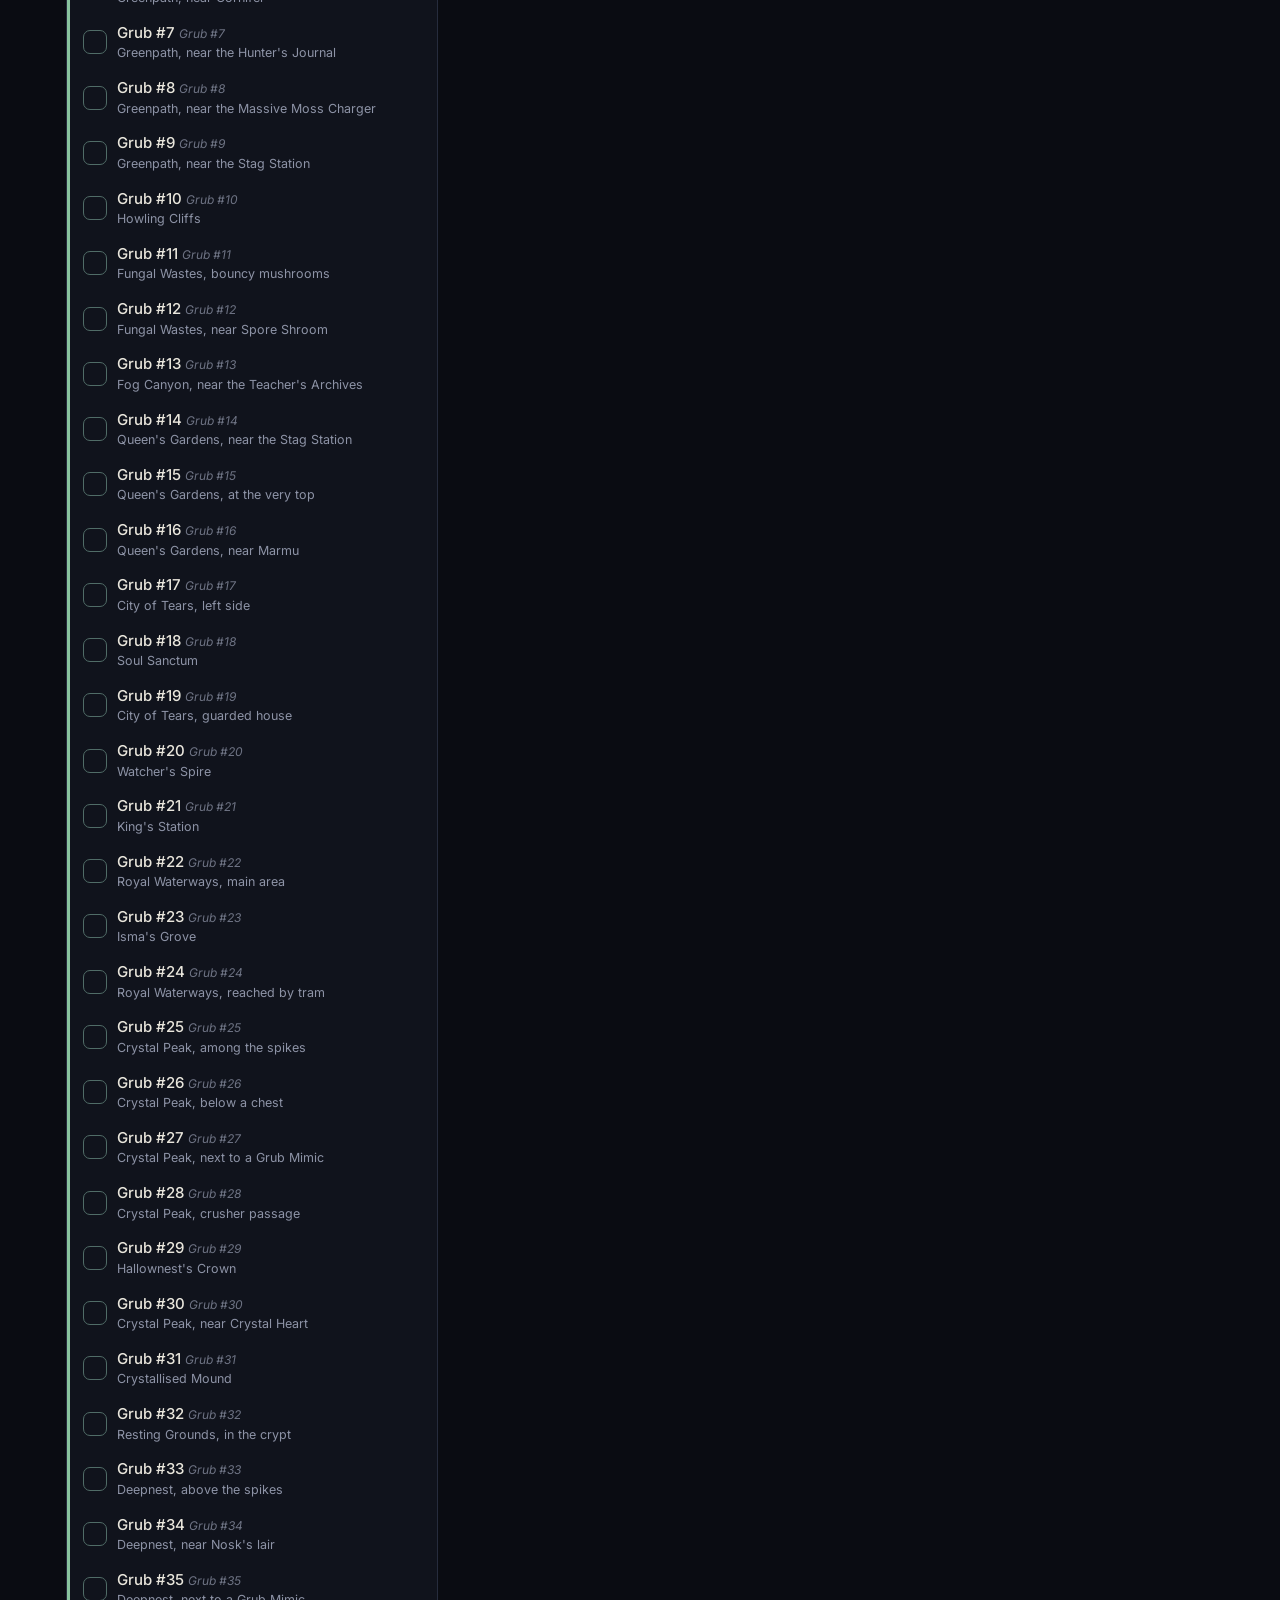
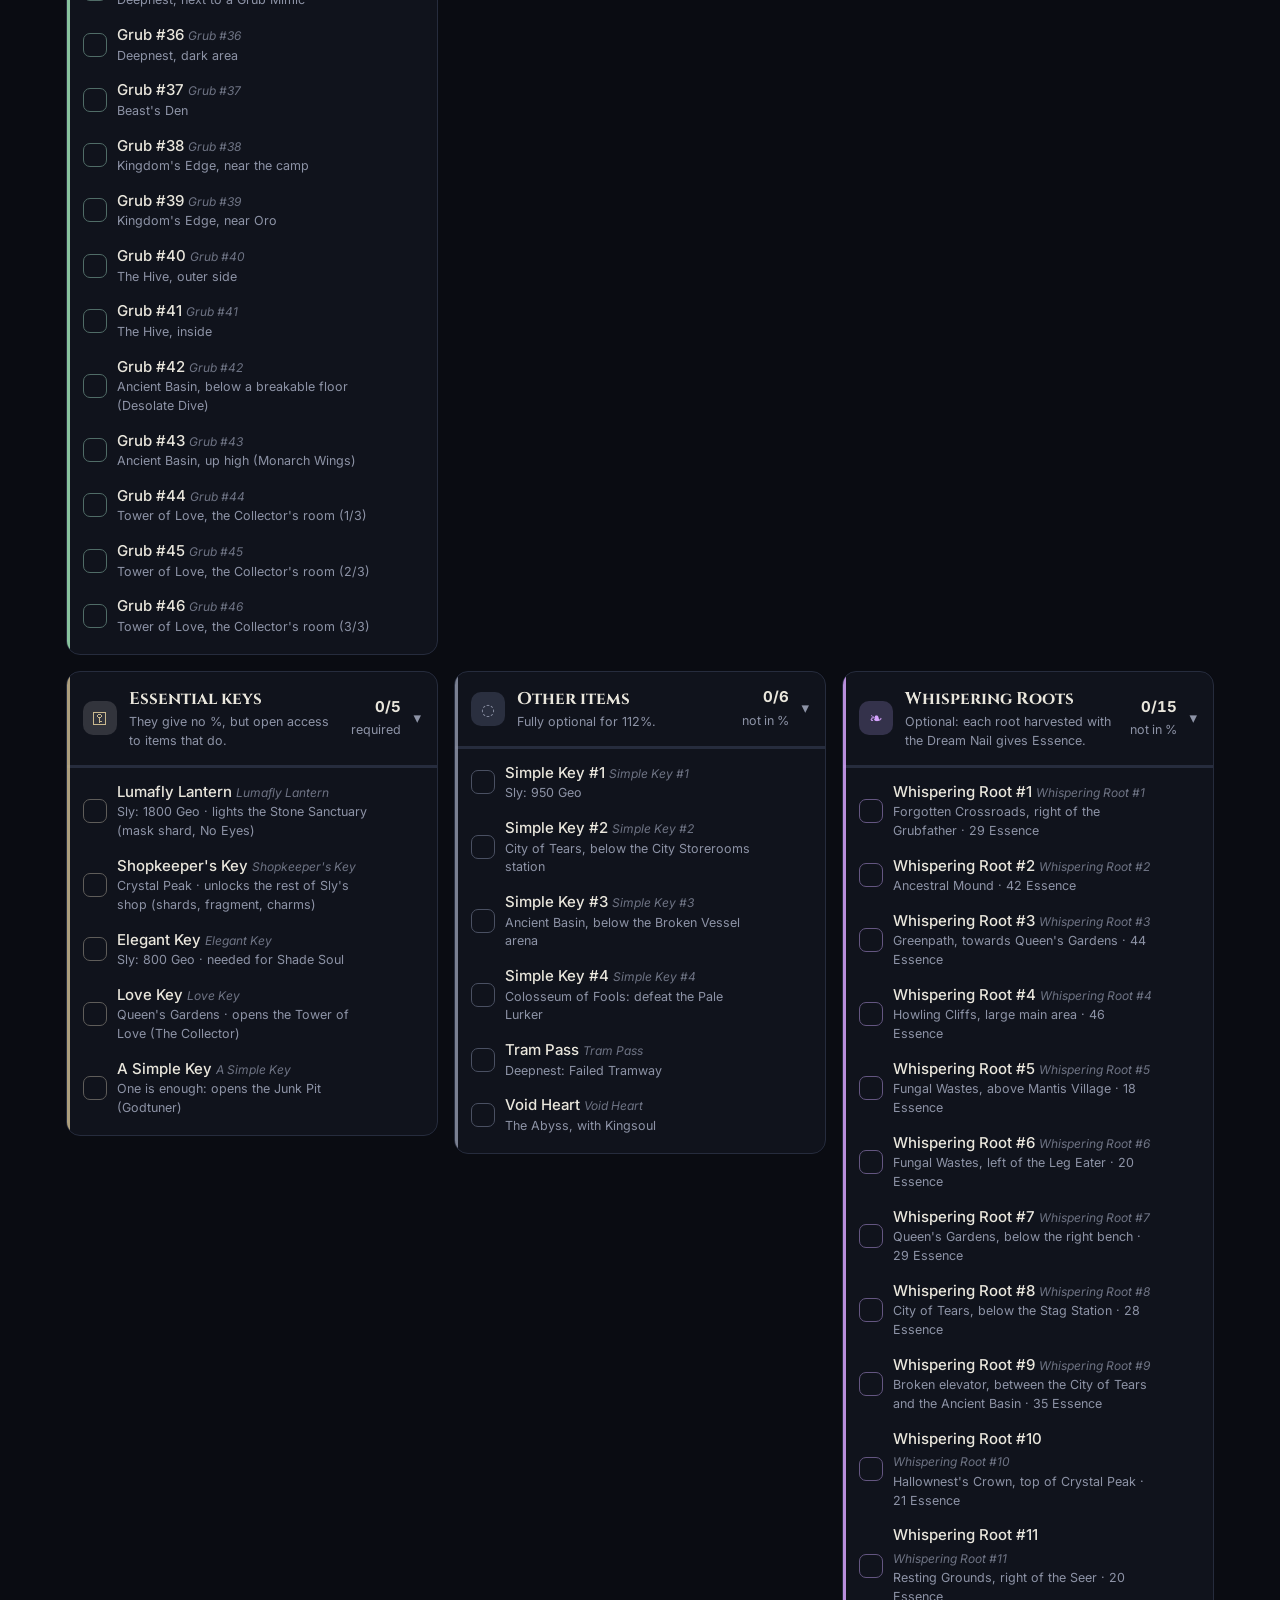
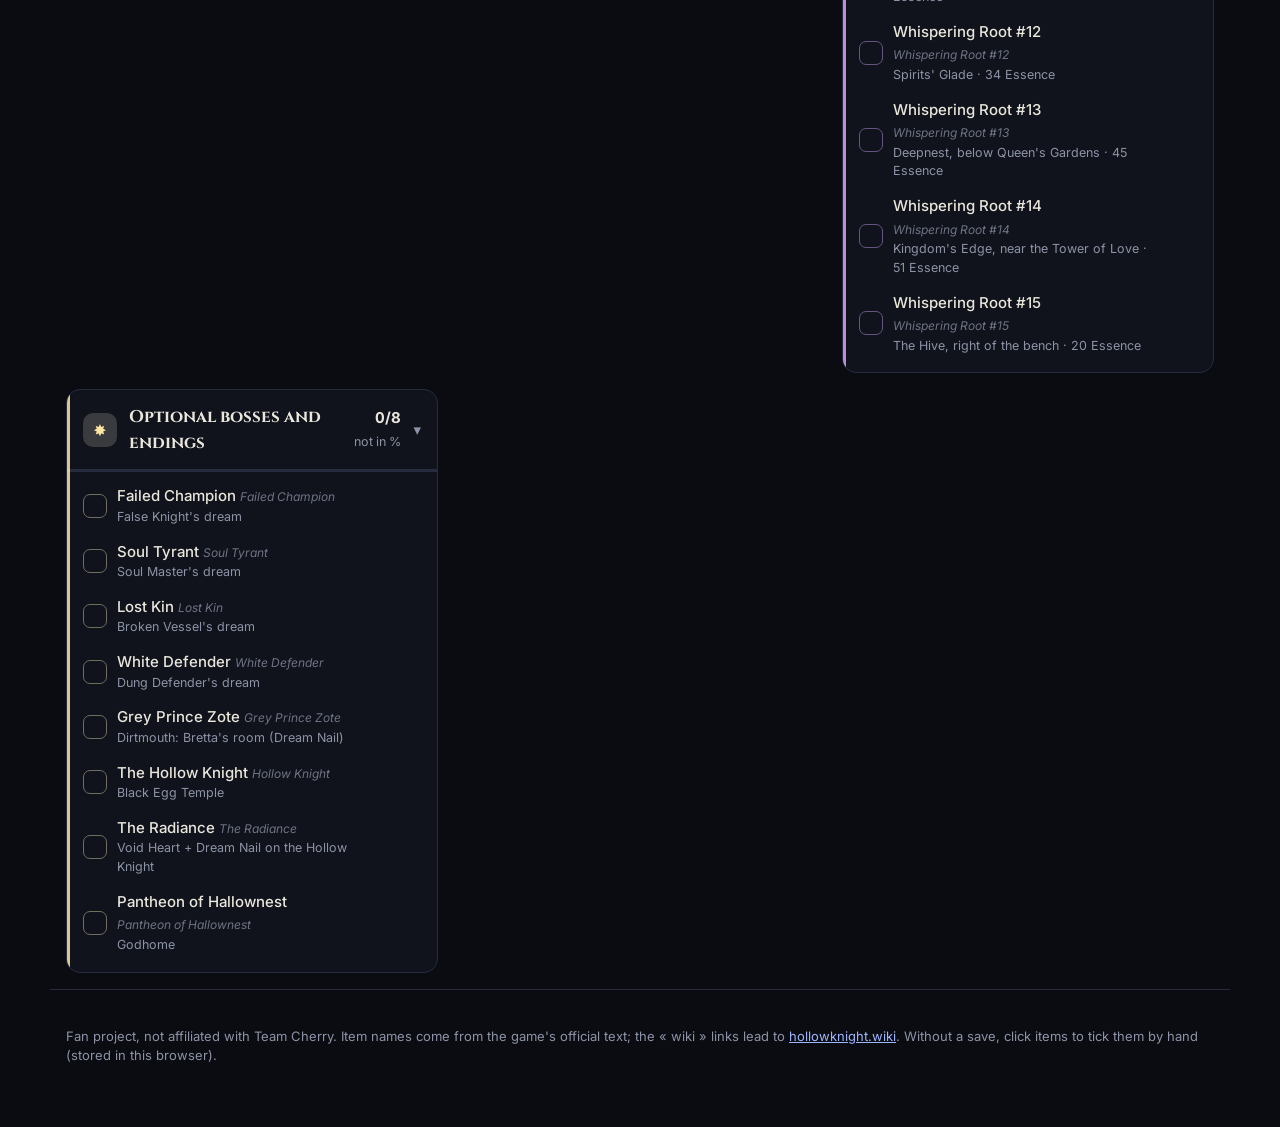
==== commit c2834202: "Map: add Hunter's Journal and Essence modes, with an Essence helper - Map mode switch: items / Hunte" ====
--- a/index.html
+++ b/index.html
@@ -207,6 +207,12 @@
         </div>
         <strong id="mapSummary"></strong>
       </div>
+      <div class="seg map-mode" id="mapMode" role="group" aria-label="Mode de la carte">
+        <button data-mm="items" class="on">Objets</button>
+        <button data-mm="journal">Journal du chasseur</button>
+        <button data-mm="essence">Essence</button>
+      </div>
+      <section class="essence-box" id="essenceBox" hidden></section>
       <div class="map-layout">
         <div class="map-scroll"><div id="map"></div></div>
         <aside class="zone-detail" id="zoneDetail" aria-live="polite"></aside>
--- a/css/style.css
+++ b/css/style.css
@@ -667,3 +667,65 @@
 .tabs button.tab-lore.on { color: var(--bg); background: #f3c65a; border-color: #f3c65a; }
 #panel-lore .tree-head .toggle { align-self: flex-end; }
 #panel-lore .lore-h2 { font-size: 20px; margin: 22px 0 10px; }
+
+/* ============================ Journal (compact list) ============================ */
+.journal-head.compact { grid-template-columns: repeat(3, minmax(0, 1fr)); }
+.journal-head.compact .jh-stat { padding: 8px 12px; }
+.journal-head.compact .jh-stat strong { font-size: 20px; }
+.journal-tools { gap: 8px 14px; }
+.jlist { list-style: none; margin: 8px 0 0; padding: 0; display: grid; grid-template-columns: repeat(auto-fill, minmax(min(100%, 360px), 1fr)); gap: 2px 16px; }
+.jr {
+  display: grid; grid-template-columns: 10px minmax(0, 1fr) auto auto; align-items: center; gap: 4px 10px;
+  padding: 5px 8px; border-radius: 8px; position: relative; font-size: 13.5px;
+}
+.jr:hover { background: var(--card); }
+.jr-dot { width: 8px; height: 8px; border-radius: 50%; background: var(--line); }
+.jr.hunting .jr-dot { background: #ef8b8b; }
+.jr.complete .jr-dot { background: #f3c65a; box-shadow: 0 0 6px #f3c65a; }
+.jr-name { min-width: 0; white-space: nowrap; overflow: hidden; text-overflow: ellipsis; }
+.jr-name b { font-weight: 600; }
+.jr-name small { color: var(--muted); font-style: italic; margin-left: 6px; font-size: 11.5px; }
+.jr.unknown .jr-name b { color: var(--muted); font-weight: 500; }
+.jr.complete .jr-name b { color: var(--muted); font-weight: 500; }
+.jr-zone { color: var(--muted); font-size: 12px; white-space: nowrap; overflow: hidden; text-overflow: ellipsis; max-width: 190px; }
+.jr-count { font-variant-numeric: tabular-nums; font-size: 12.5px; color: var(--muted); min-width: 44px; text-align: right; }
+.jr.hunting .jr-count { color: #ef8b8b; }
+.jr.complete .jr-count { color: #f3c65a; }
+.jr-bar { position: absolute; left: 26px; right: 8px; bottom: 1px; height: 2px; background: var(--line); border-radius: 2px; overflow: hidden; }
+.jr-bar i { display: block; height: 100%; background: #ef8b8b; }
+.jgroup { margin-top: 12px; }
+.jgroup h4 { margin: 0 0 2px; font-family: "Cinzel", serif; font-size: 15px; display: flex; gap: 10px; align-items: baseline; }
+.jgroup h4 small { font-family: "Inter", sans-serif; font-size: 12px; color: var(--muted); font-weight: 400; }
+.jgroup .jr { grid-template-columns: 10px minmax(0, 1fr) auto; }
+.jgroup .jr-bar { left: 26px; }
+@media (max-width: 760px) {
+  .journal-head.compact { grid-template-columns: repeat(3, minmax(0, 1fr)); gap: 6px; }
+  .journal-head.compact .jh-stat span { font-size: 11px; }
+  .jr { grid-template-columns: 10px minmax(0, 1fr) auto; }
+  .jr-zone { grid-column: 2 / 4; grid-row: 2; max-width: none; font-size: 11.5px; }
+}
+.seg button { white-space: nowrap; }
+@media (max-width: 760px) { .seg button { padding: 7px 10px; font-size: 13.5px; } }
+.budget-opt { display: grid; grid-template-columns: repeat(auto-fit, minmax(min(100%, 220px), 1fr)); gap: 12px; margin-top: 14px; padding-top: 12px; border-top: 1px dashed var(--line); }
+.budget-opt small { color: var(--muted); font-size: 11px; text-transform: uppercase; letter-spacing: .08em; }
+.budget-opt strong { display: block; font-size: 20px; font-variant-numeric: tabular-nums; }
+.budget-opt em { display: block; font-style: normal; color: var(--muted); font-size: 12.5px; }
+.budget-opt .ok strong { color: var(--ok); }
+.budget-opt .warn strong { color: #ffd38f; }
+
+/* ============================ Map modes / Essence ============================ */
+.map-mode { margin: 0 0 12px; }
+.essence-box { background: var(--card); border: 1px solid rgba(215, 164, 255, .35); border-radius: var(--radius); padding: 14px 16px; margin-bottom: 12px;
+  background: radial-gradient(600px 200px at 0% 0%, rgba(215, 164, 255, .12), transparent 70%), var(--card); }
+.ess-top { display: grid; grid-template-columns: repeat(auto-fit, minmax(min(100%, 190px), 1fr)); gap: 12px; }
+.ess-top small { color: var(--muted); font-size: 11px; text-transform: uppercase; letter-spacing: .08em; }
+.ess-top strong { display: block; font-size: 22px; font-variant-numeric: tabular-nums; color: #d7a4ff; }
+.ess-top em { display: block; font-style: normal; color: var(--muted); font-size: 12.5px; }
+.seer-track { list-style: none; margin: 14px 0 6px; padding: 0; display: flex; flex-wrap: wrap; gap: 6px; }
+.seer-track li { display: flex; flex-direction: column; padding: 6px 10px; border-radius: 10px; border: 1px solid var(--line); background: var(--bg-2); min-width: 92px; }
+.seer-track b { font-variant-numeric: tabular-nums; font-size: 13px; }
+.seer-track span { color: var(--muted); font-size: 11.5px; }
+.seer-track li.got { border-color: rgba(215, 164, 255, .5); background: color-mix(in srgb, #d7a4ff 12%, var(--bg-2)); }
+.seer-track li.got b { color: #d7a4ff; }
+.seer-track li.ready { border-color: #f3c65a; box-shadow: 0 0 12px -4px #f3c65a; }
+.seer-track li.ready b { color: #f3c65a; }
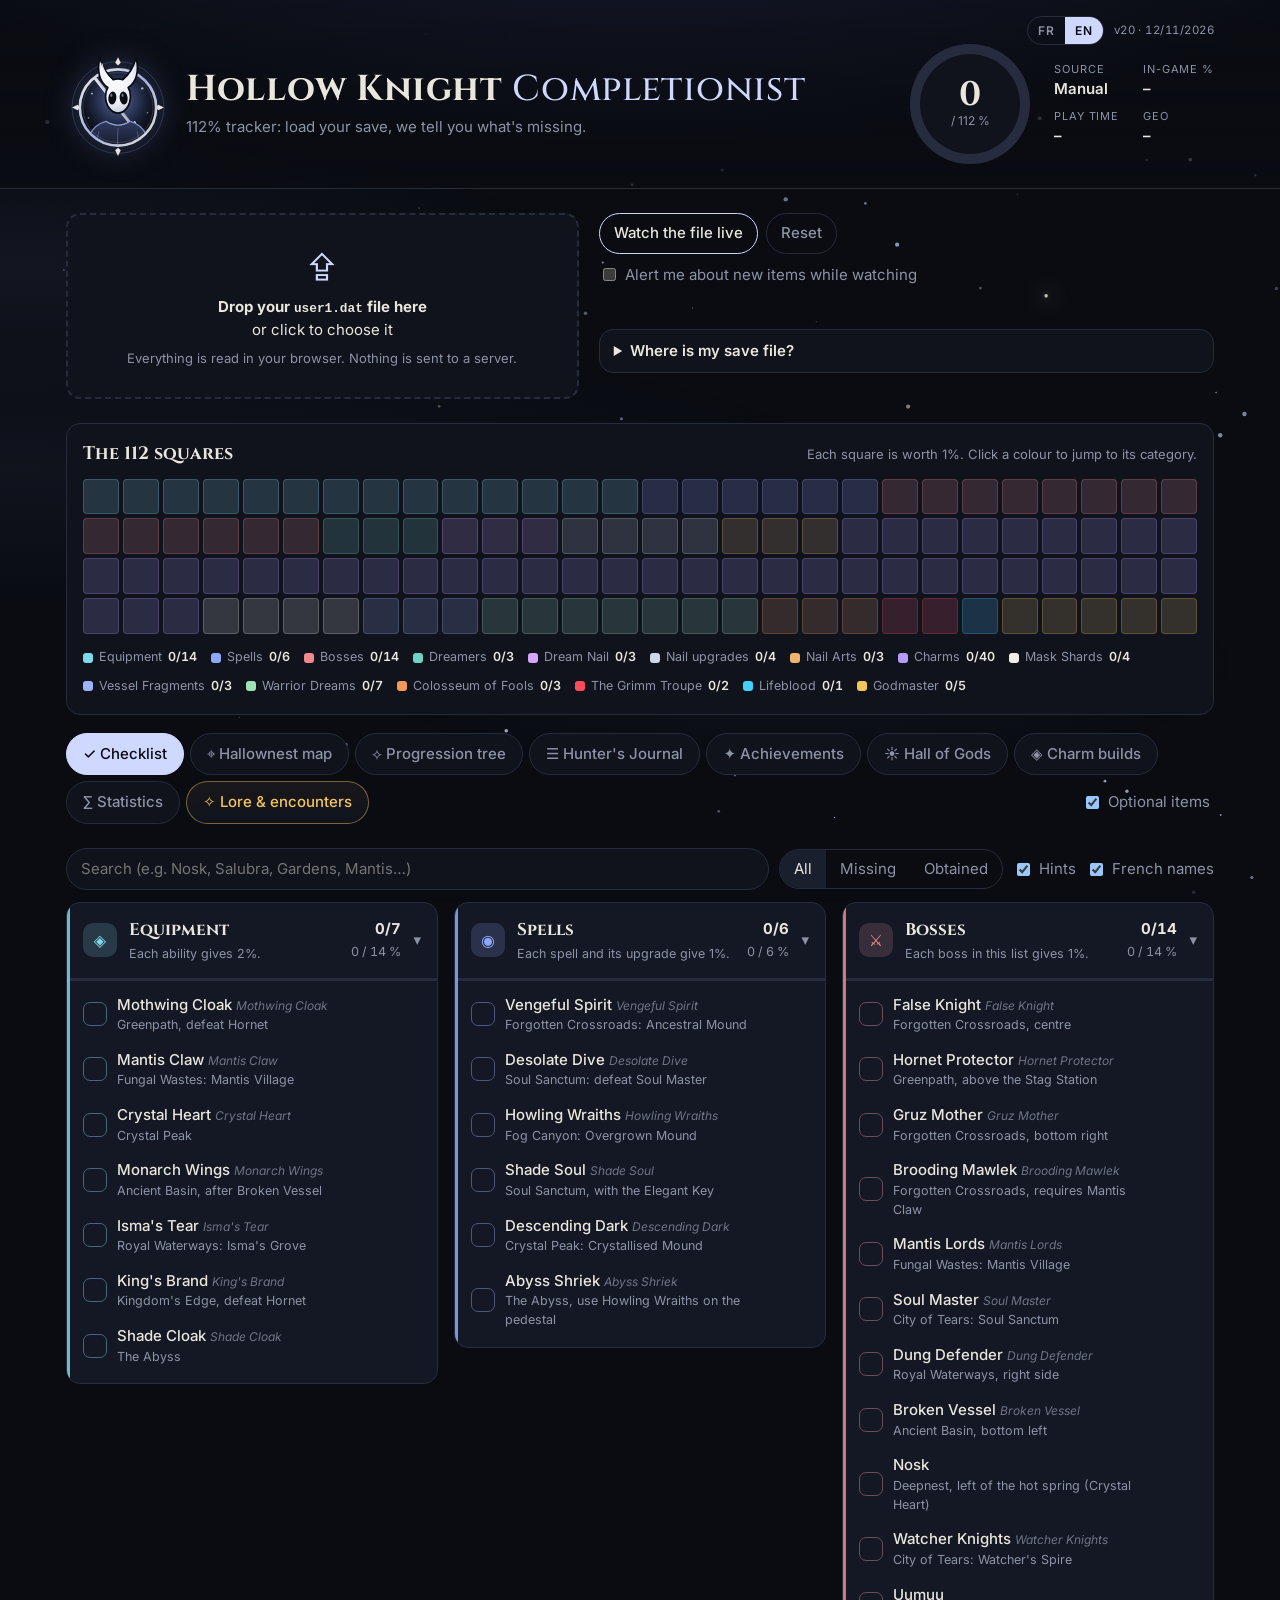
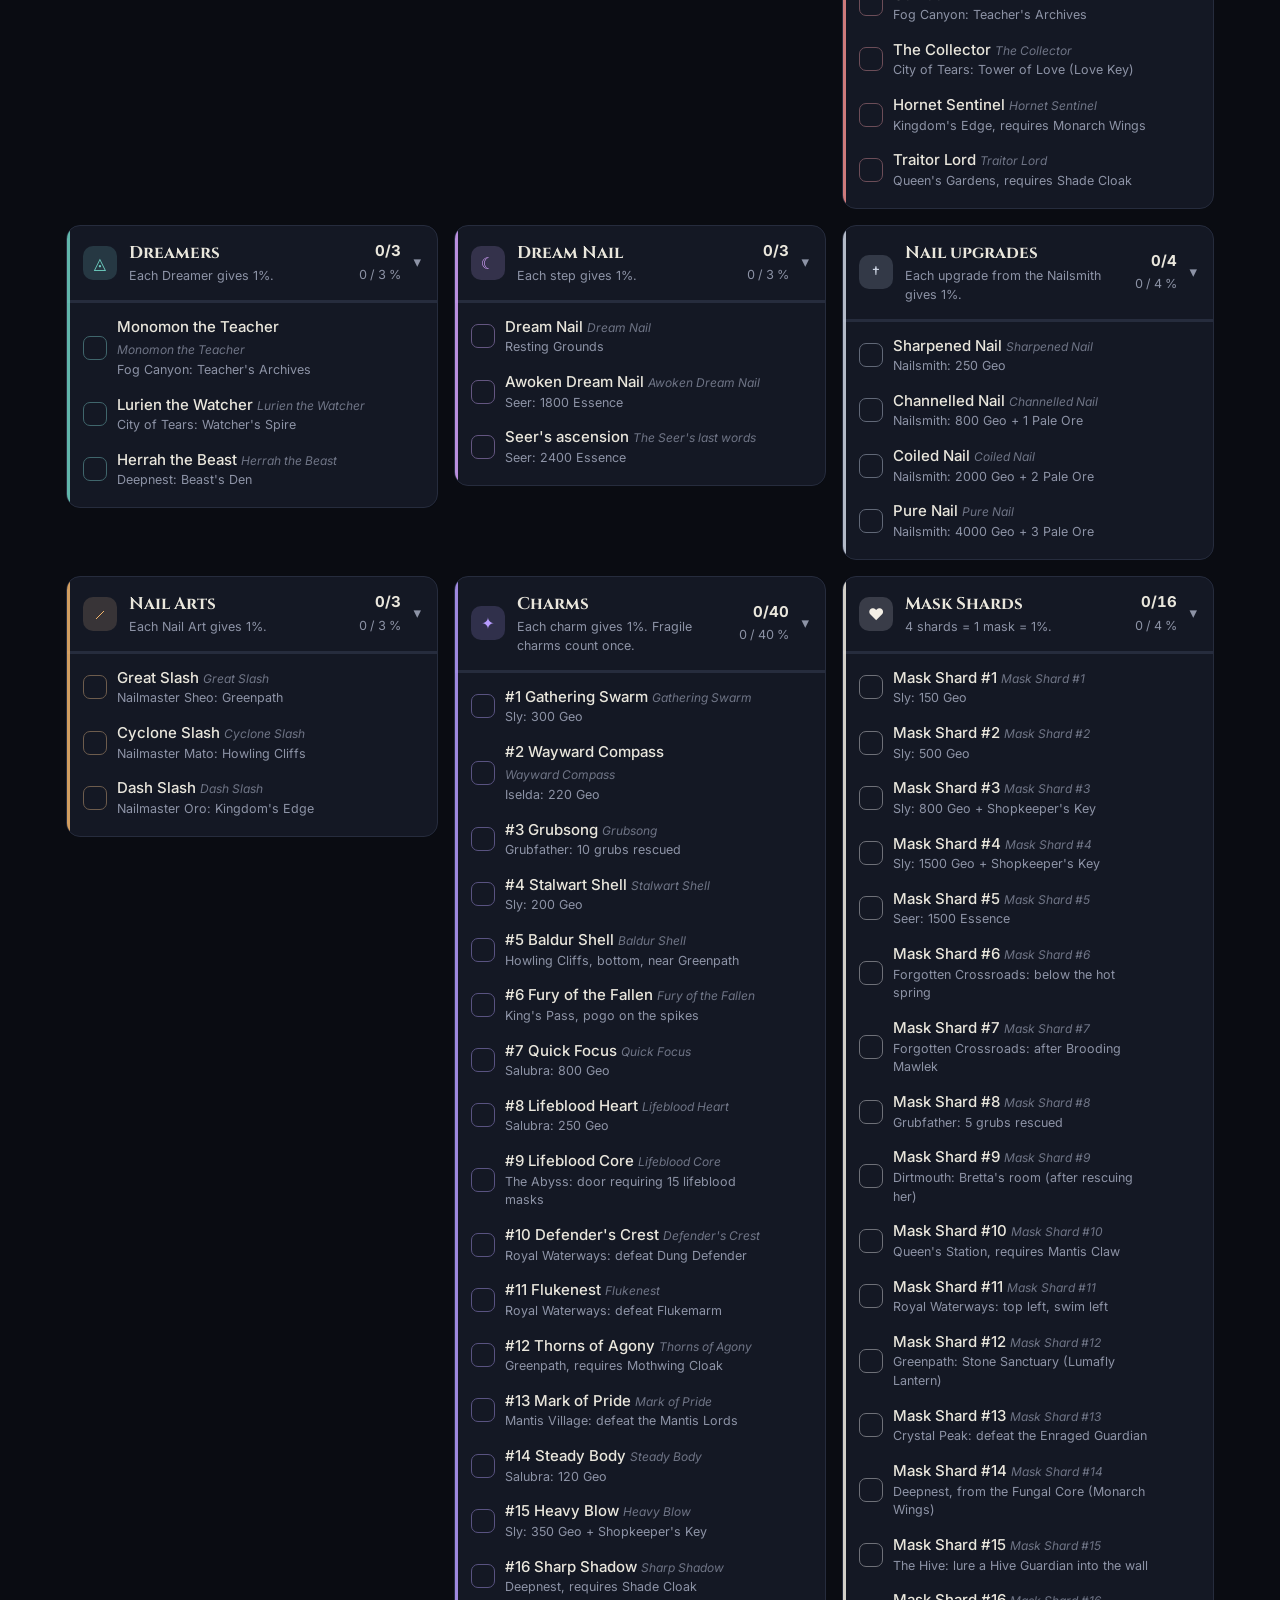
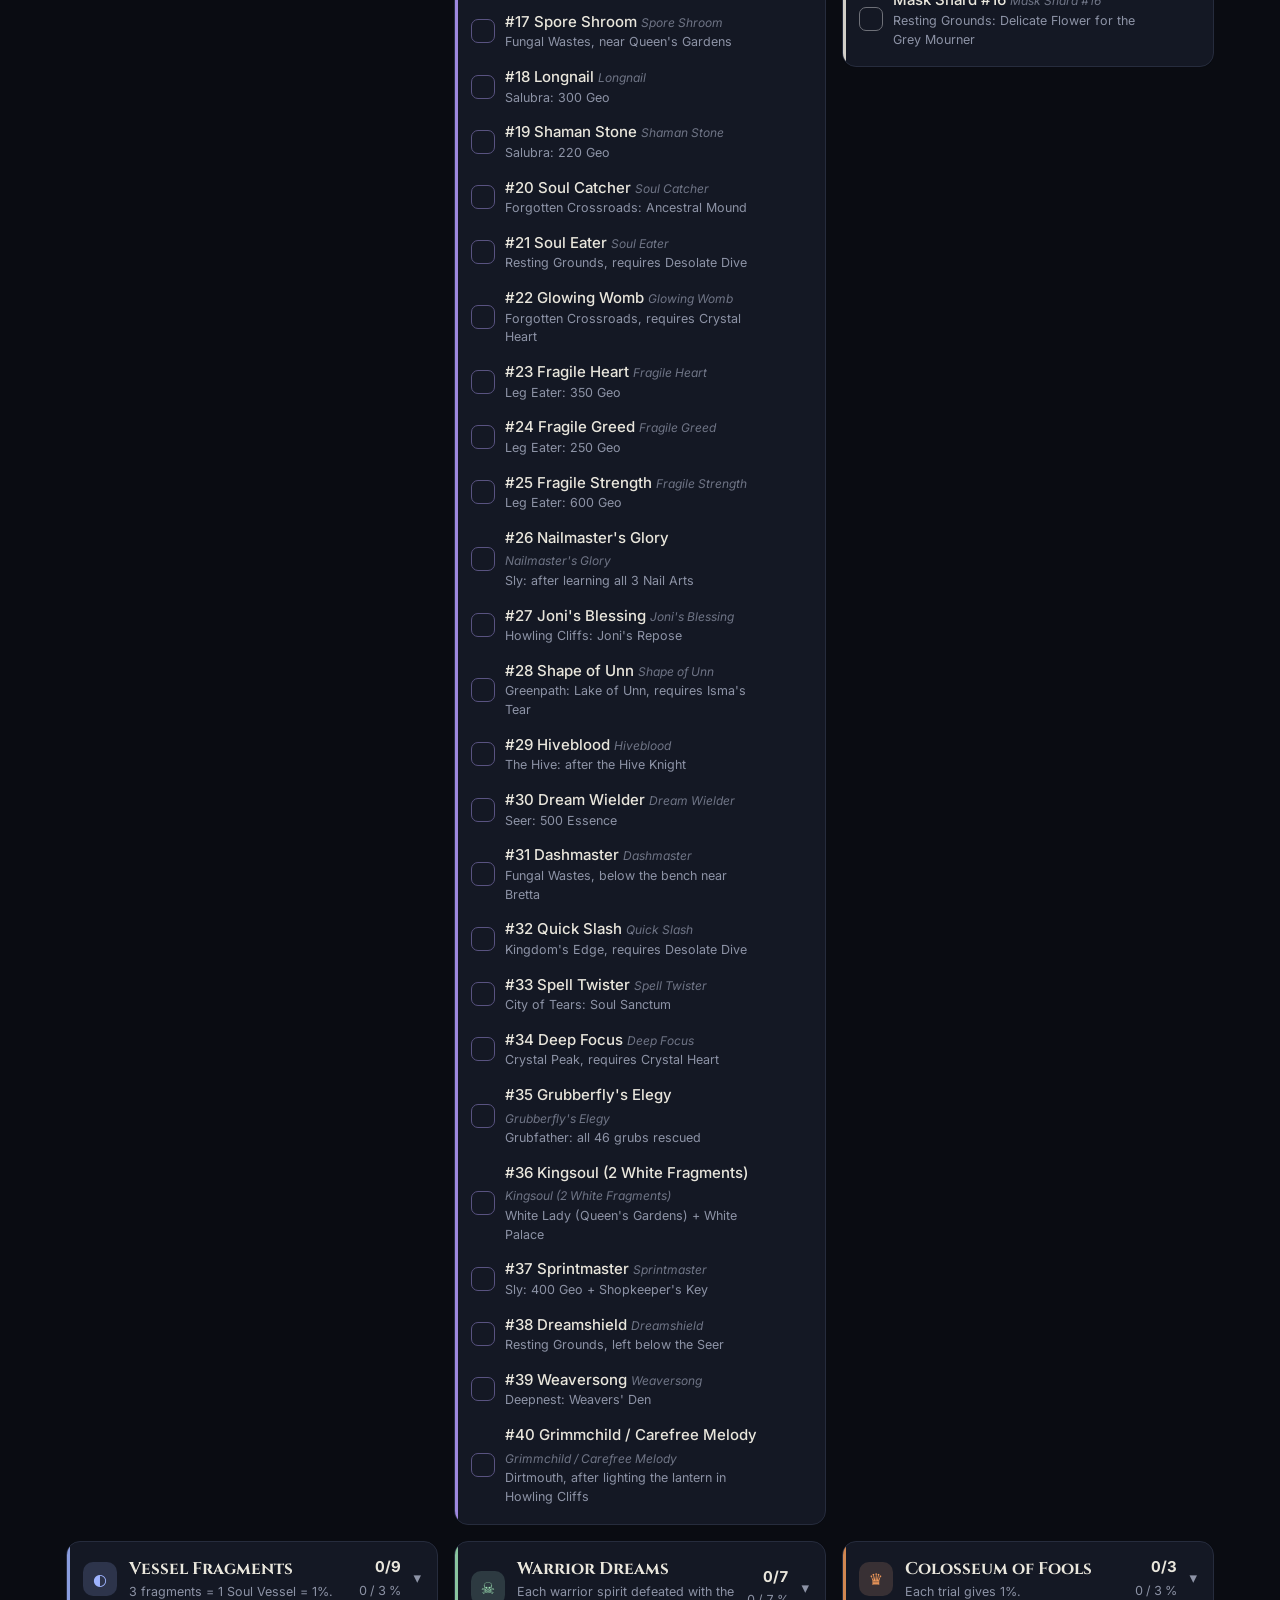
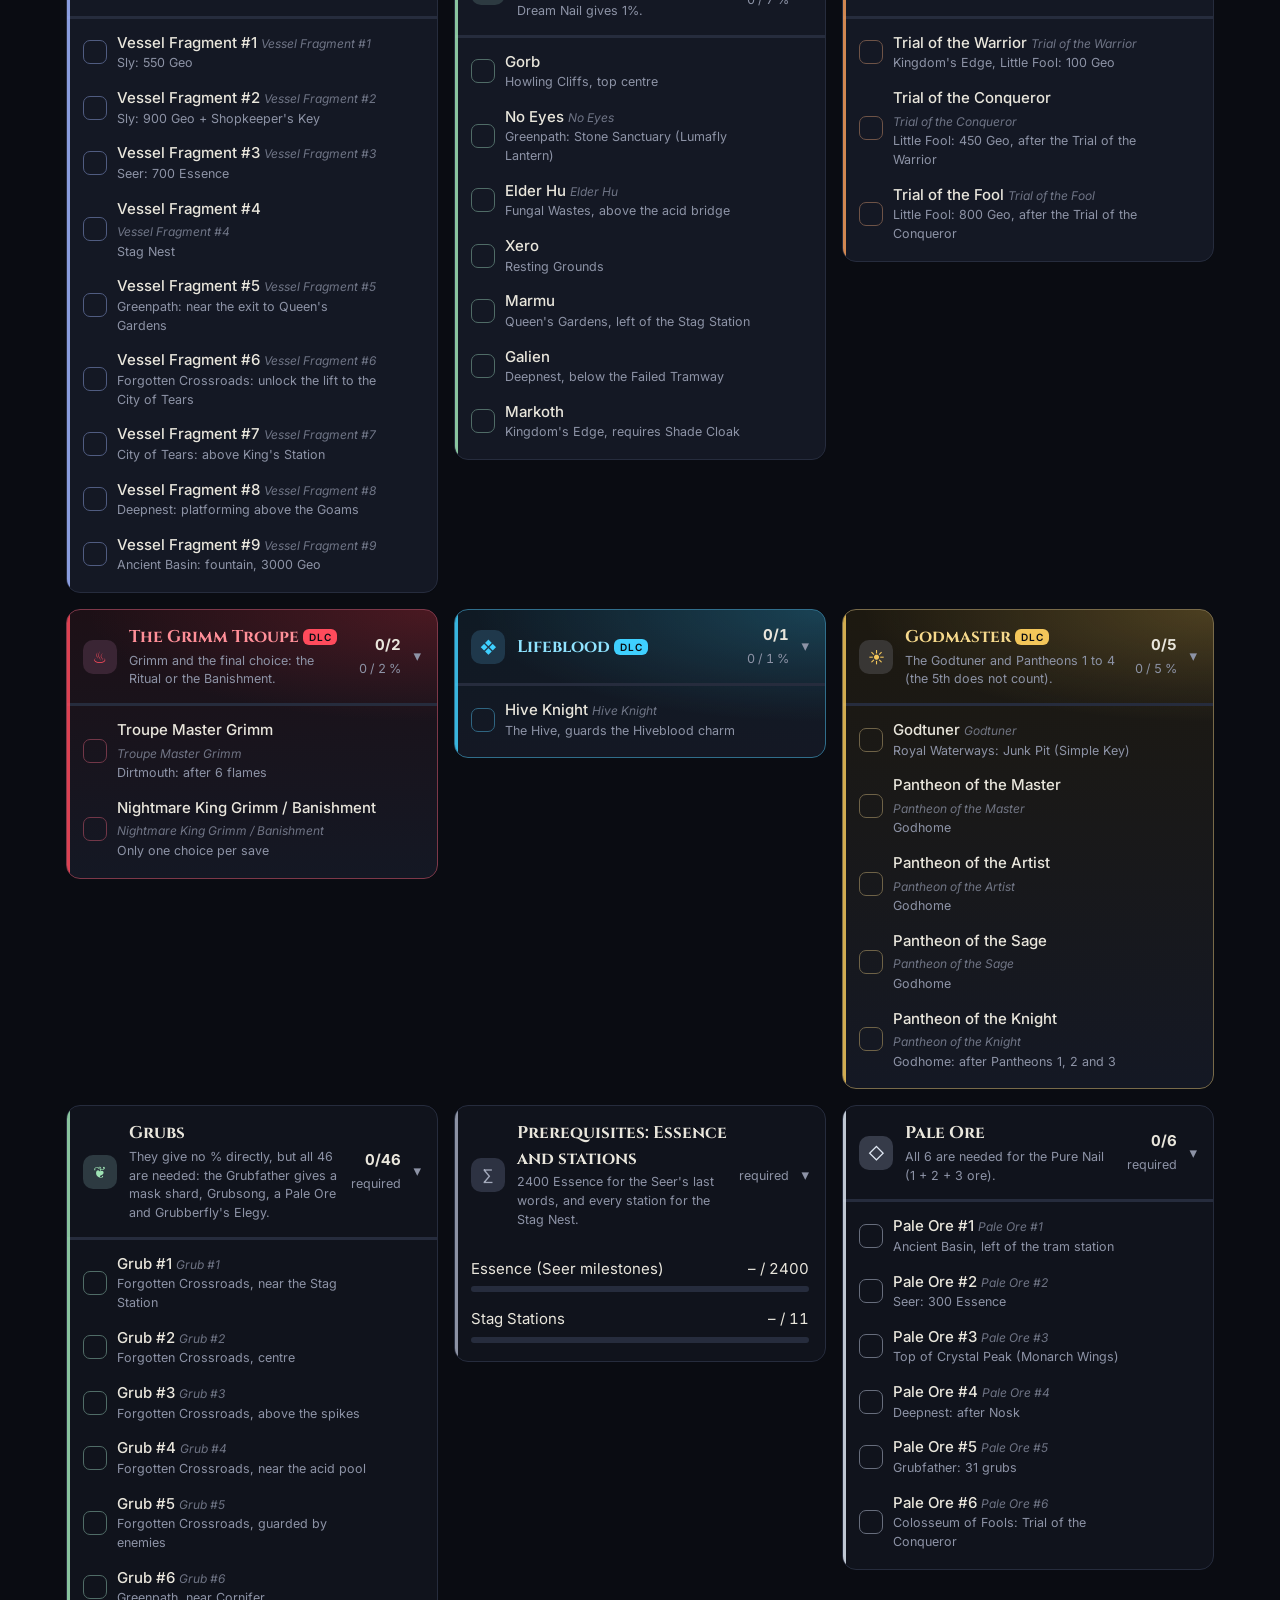
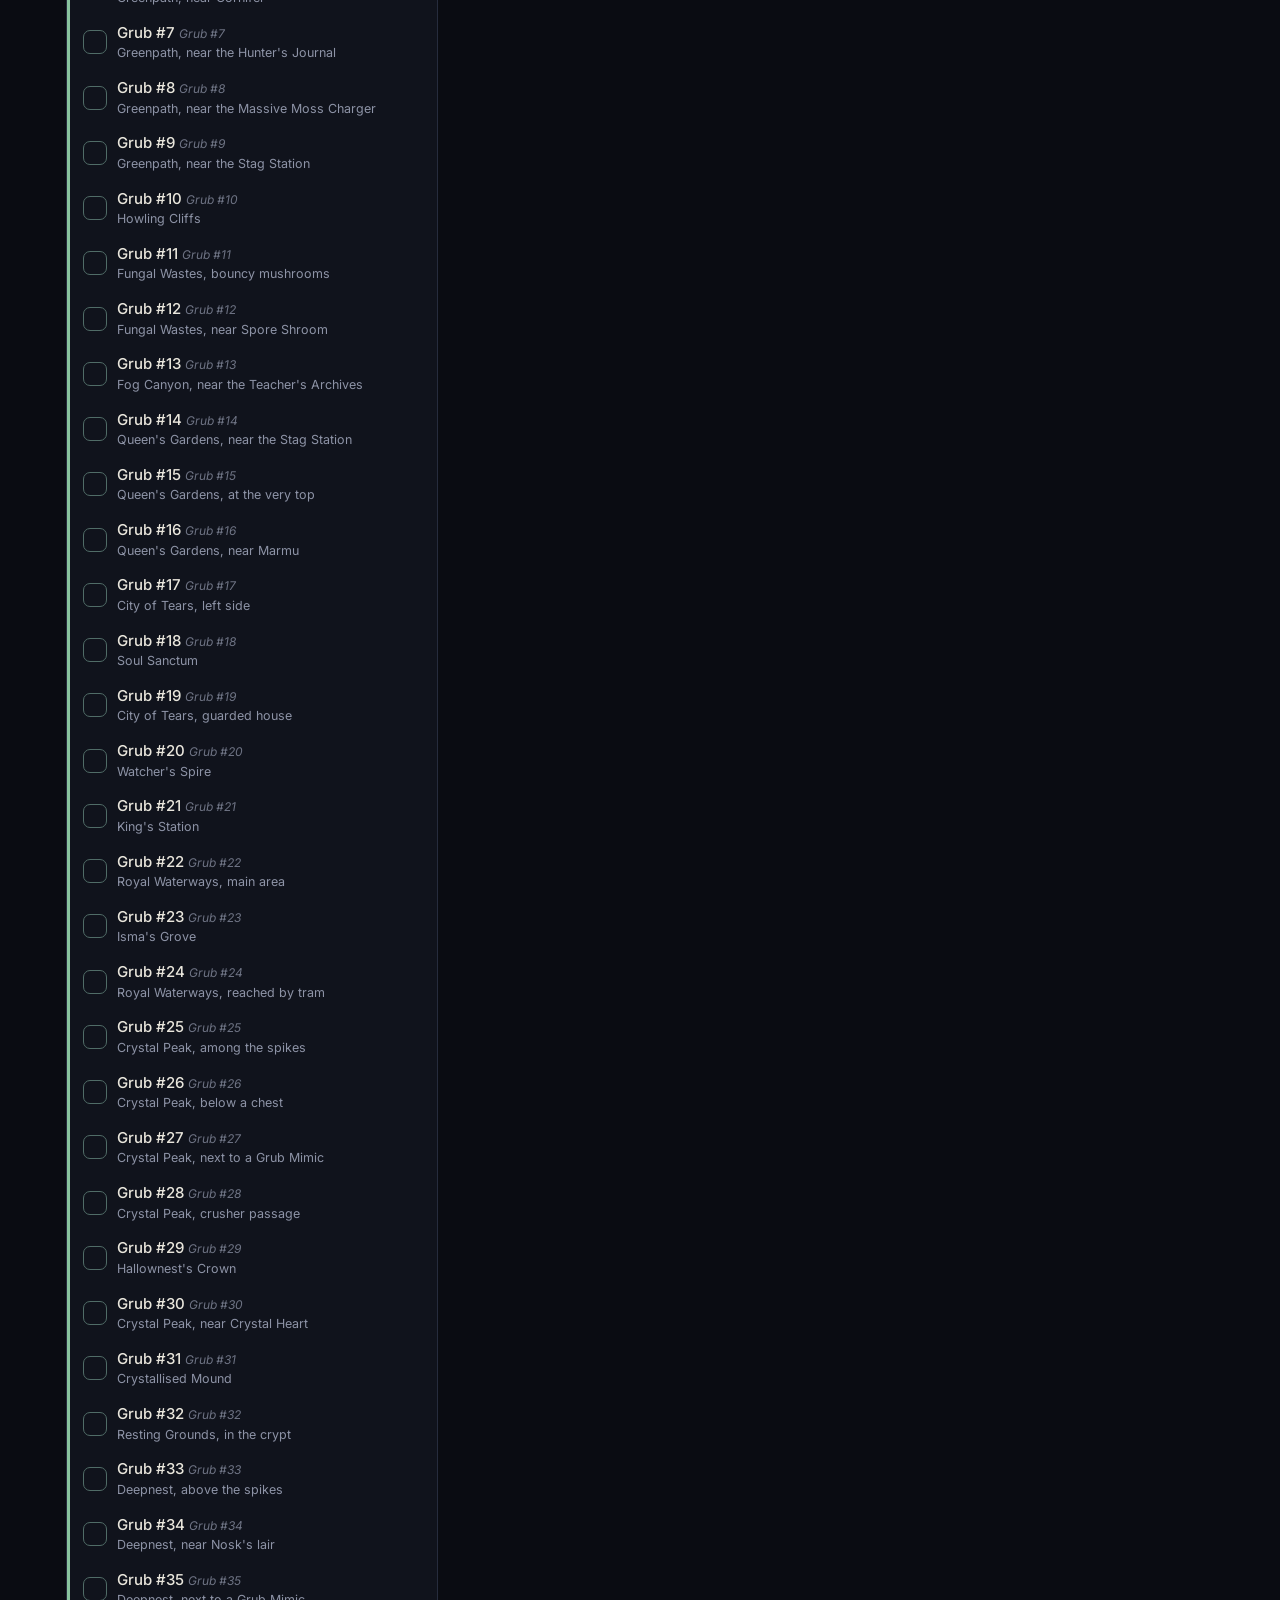
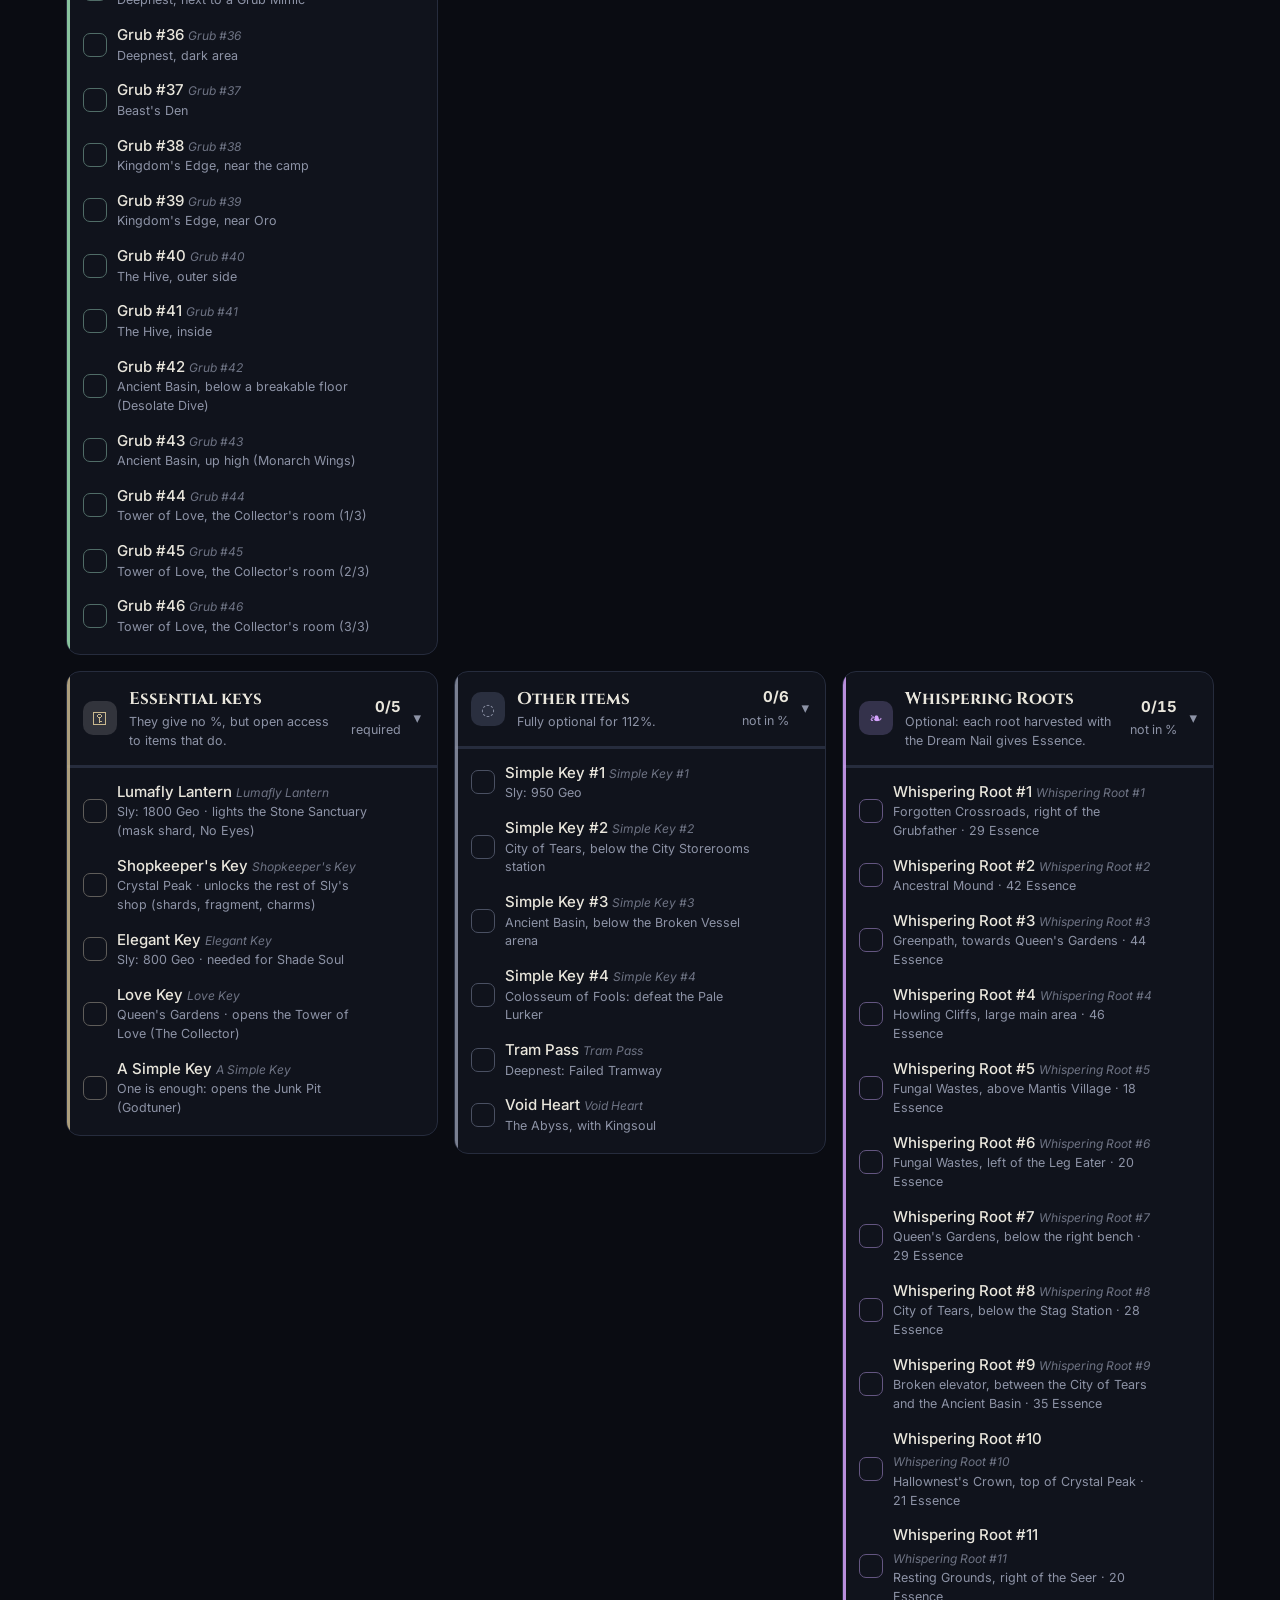
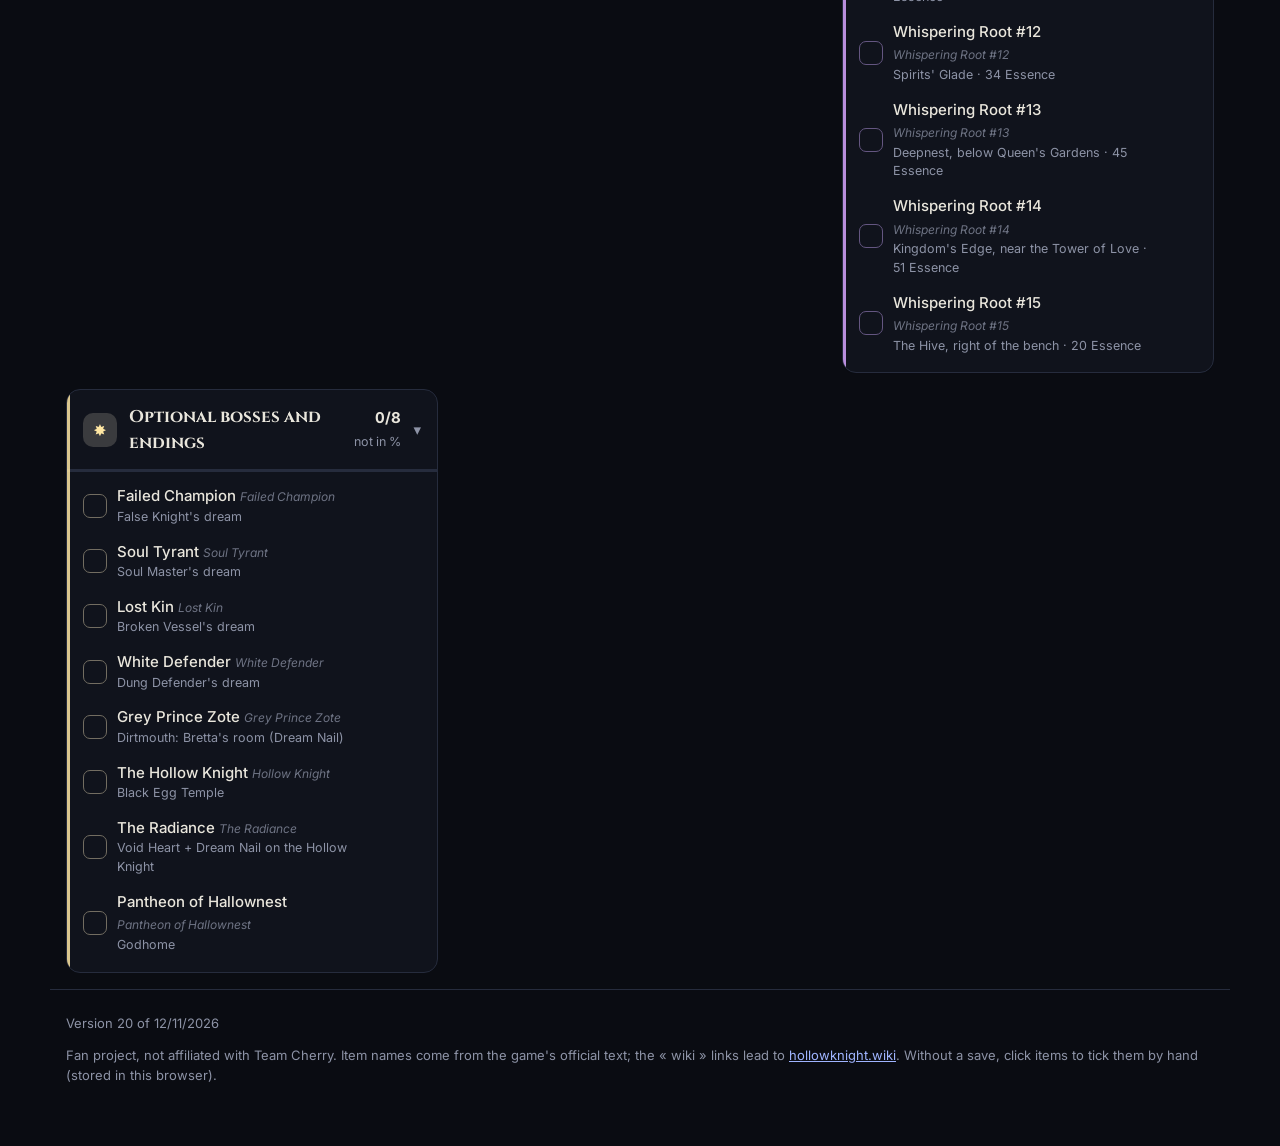
==== commit 7a896c47: "Show the site version and load updates from the network first - Version number and date in the heade" ====
--- a/index.html
+++ b/index.html
@@ -96,7 +96,10 @@
         </div>
       </div>
 
-      <div class="lang-switch" role="group" aria-label="Langue"><button data-lang="fr">FR</button><button data-lang="en">EN</button></div>
+      <div class="top-corner">
+        <div class="lang-switch" role="group" aria-label="Langue"><button data-lang="fr">FR</button><button data-lang="en">EN</button></div>
+        <span class="site-version" id="siteVersion"></span>
+      </div>
       <div class="summary">
         <div class="ring" id="ring" style="--p:0">
           <div class="ring-inner">
@@ -273,10 +276,12 @@
   </main>
 
   <footer class="wrap footer">
+    <p class="small muted footer-version" id="footerVersion"></p>
     <p class="small muted">Projet de fan, non affilié à Team Cherry. Noms officiels de la version française du jeu, avec le nom anglais en dessous. Les liens « wiki » mènent au wiki anglais <a href="https://hollowknight.wiki" target="_blank" rel="noopener">hollowknight.wiki</a>.
       Sans sauvegarde, cliquez sur les éléments pour les cocher à la main (enregistré dans ce navigateur).</p>
   </footer>
 
+  <script src="js/version.js"></script>
   <script src="js/aes.js"></script>
   <script src="js/save.js"></script>
   <script src="js/data.js"></script>
--- a/css/style.css
+++ b/css/style.css
@@ -661,8 +661,8 @@
 .lang-switch button { appearance: none; border: 0; background: transparent; color: var(--muted); font: 600 12px "Inter", sans-serif; letter-spacing: .08em; padding: 6px 10px; cursor: pointer; }
 .lang-switch button.on { background: var(--accent); color: var(--bg); }
 .lore-top { display: flex; align-items: center; gap: 10px; flex-wrap: wrap; }
-.hero-inner > .lang-switch { order: 3; }
-@media (min-width: 761px) { .hero-inner > .lang-switch { position: absolute; top: -28px; right: 16px; } .hero-inner { position: relative; } .hero { padding-top: 44px; } }
+.hero-inner > .top-corner { order: 3; }
+@media (min-width: 761px) { .hero-inner > .top-corner { position: absolute; top: -28px; right: 16px; } .hero-inner { position: relative; } .hero { padding-top: 44px; } }
 .tabs button.tab-lore { color: #f3c65a; border-color: rgba(243, 198, 90, .45); background: linear-gradient(180deg, #19171a, var(--bg-2)); }
 .tabs button.tab-lore.on { color: var(--bg); background: #f3c65a; border-color: #f3c65a; }
 #panel-lore .tree-head .toggle { align-self: flex-end; }
@@ -729,3 +729,9 @@
 .seer-track li.got b { color: #d7a4ff; }
 .seer-track li.ready { border-color: #f3c65a; box-shadow: 0 0 12px -4px #f3c65a; }
 .seer-track li.ready b { color: #f3c65a; }
+.ess-tips { margin: 10px 0 4px; padding-left: 18px; display: grid; gap: 4px; font-size: 13px; color: var(--muted); }
+.ess-tips b { color: var(--text); font-weight: 600; }
+
+.top-corner { display: flex; align-items: center; gap: 10px; }
+.site-version { font-size: 11.5px; color: var(--muted); font-variant-numeric: tabular-nums; letter-spacing: .04em; }
+.footer-version { margin: 0 0 6px; }
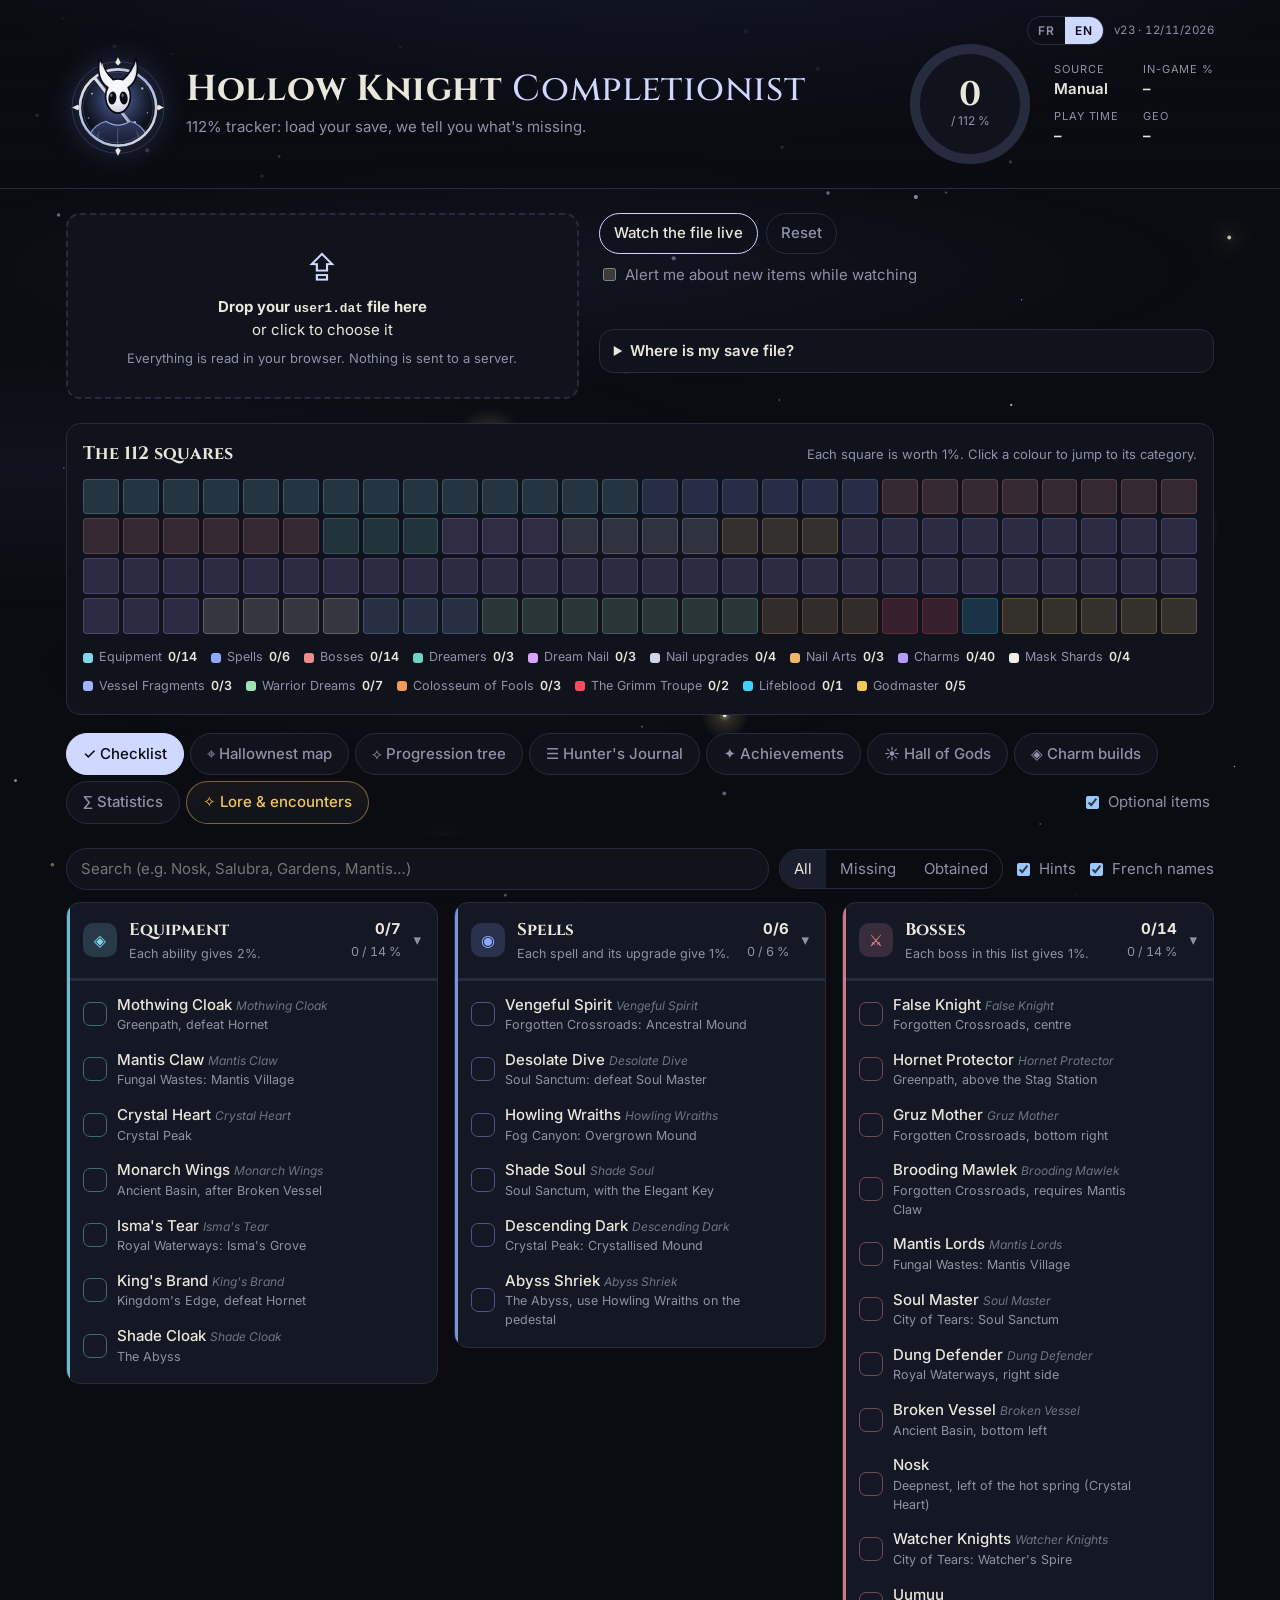
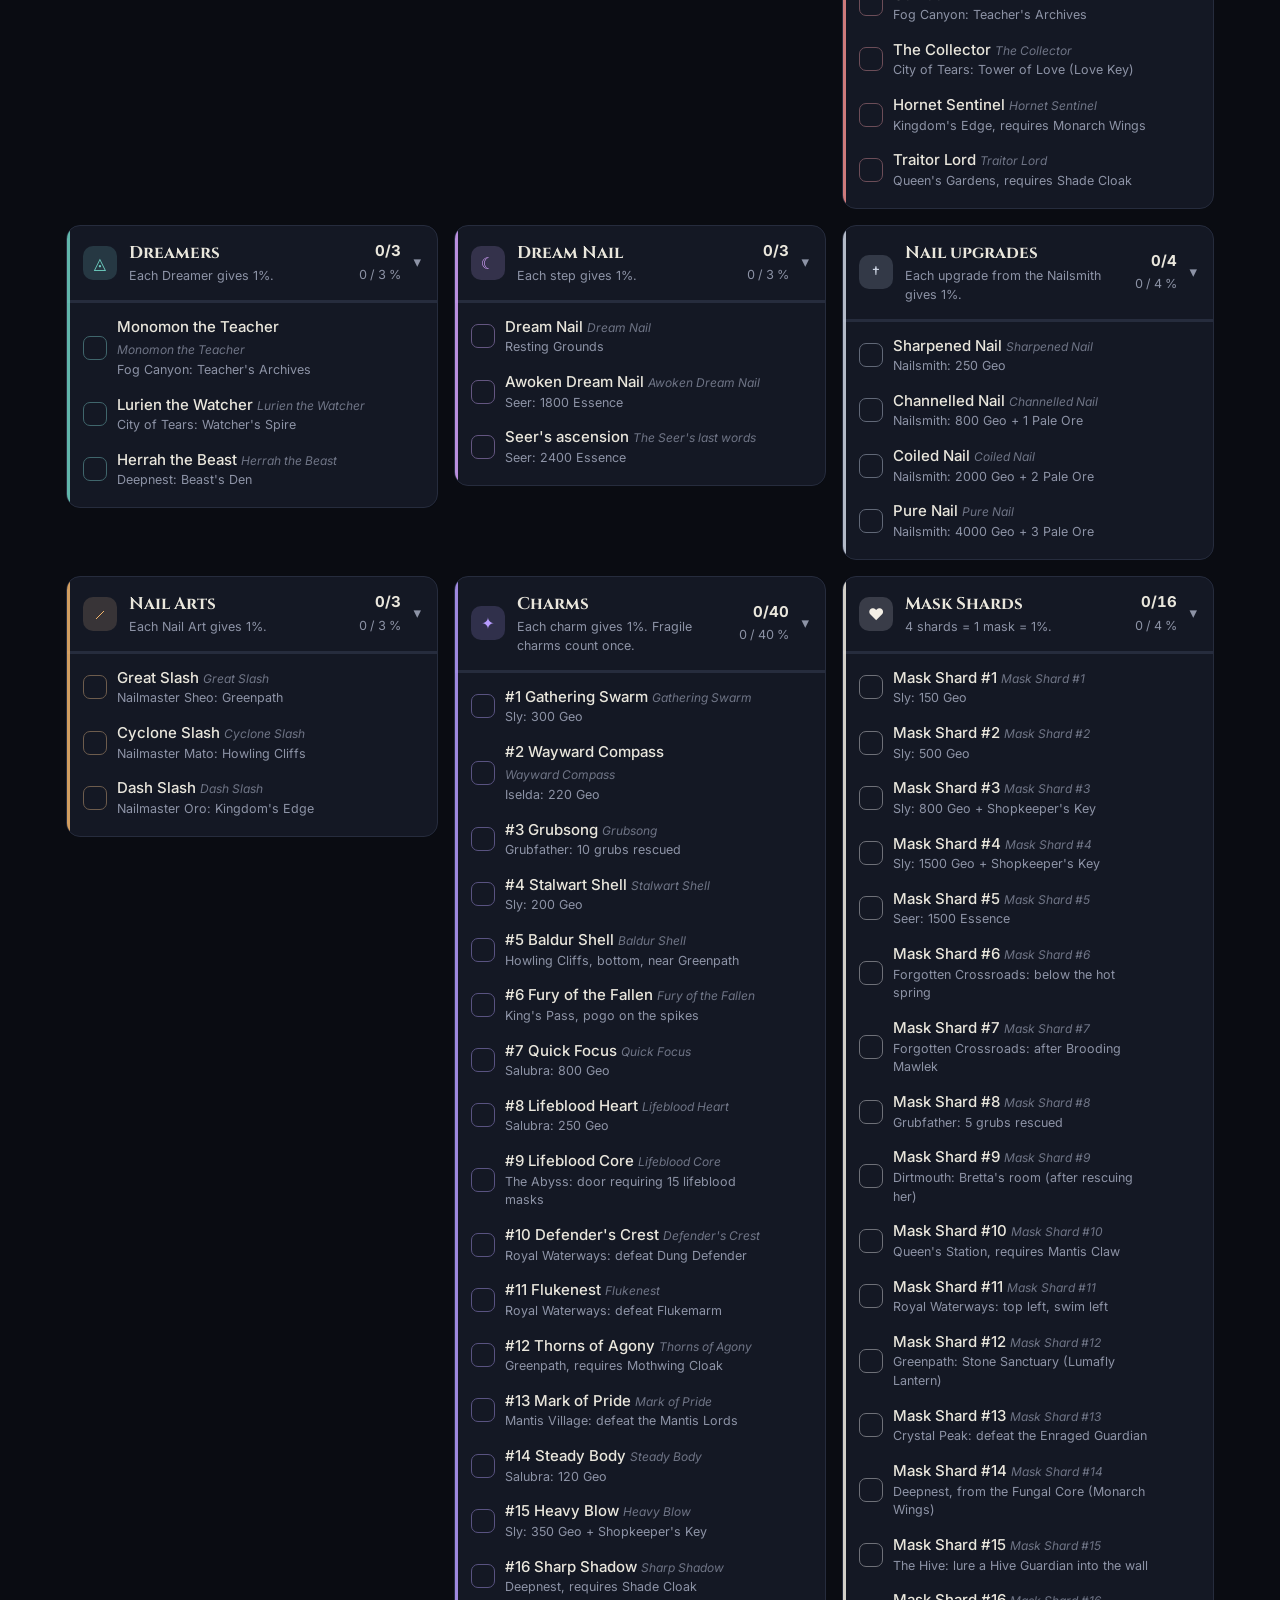
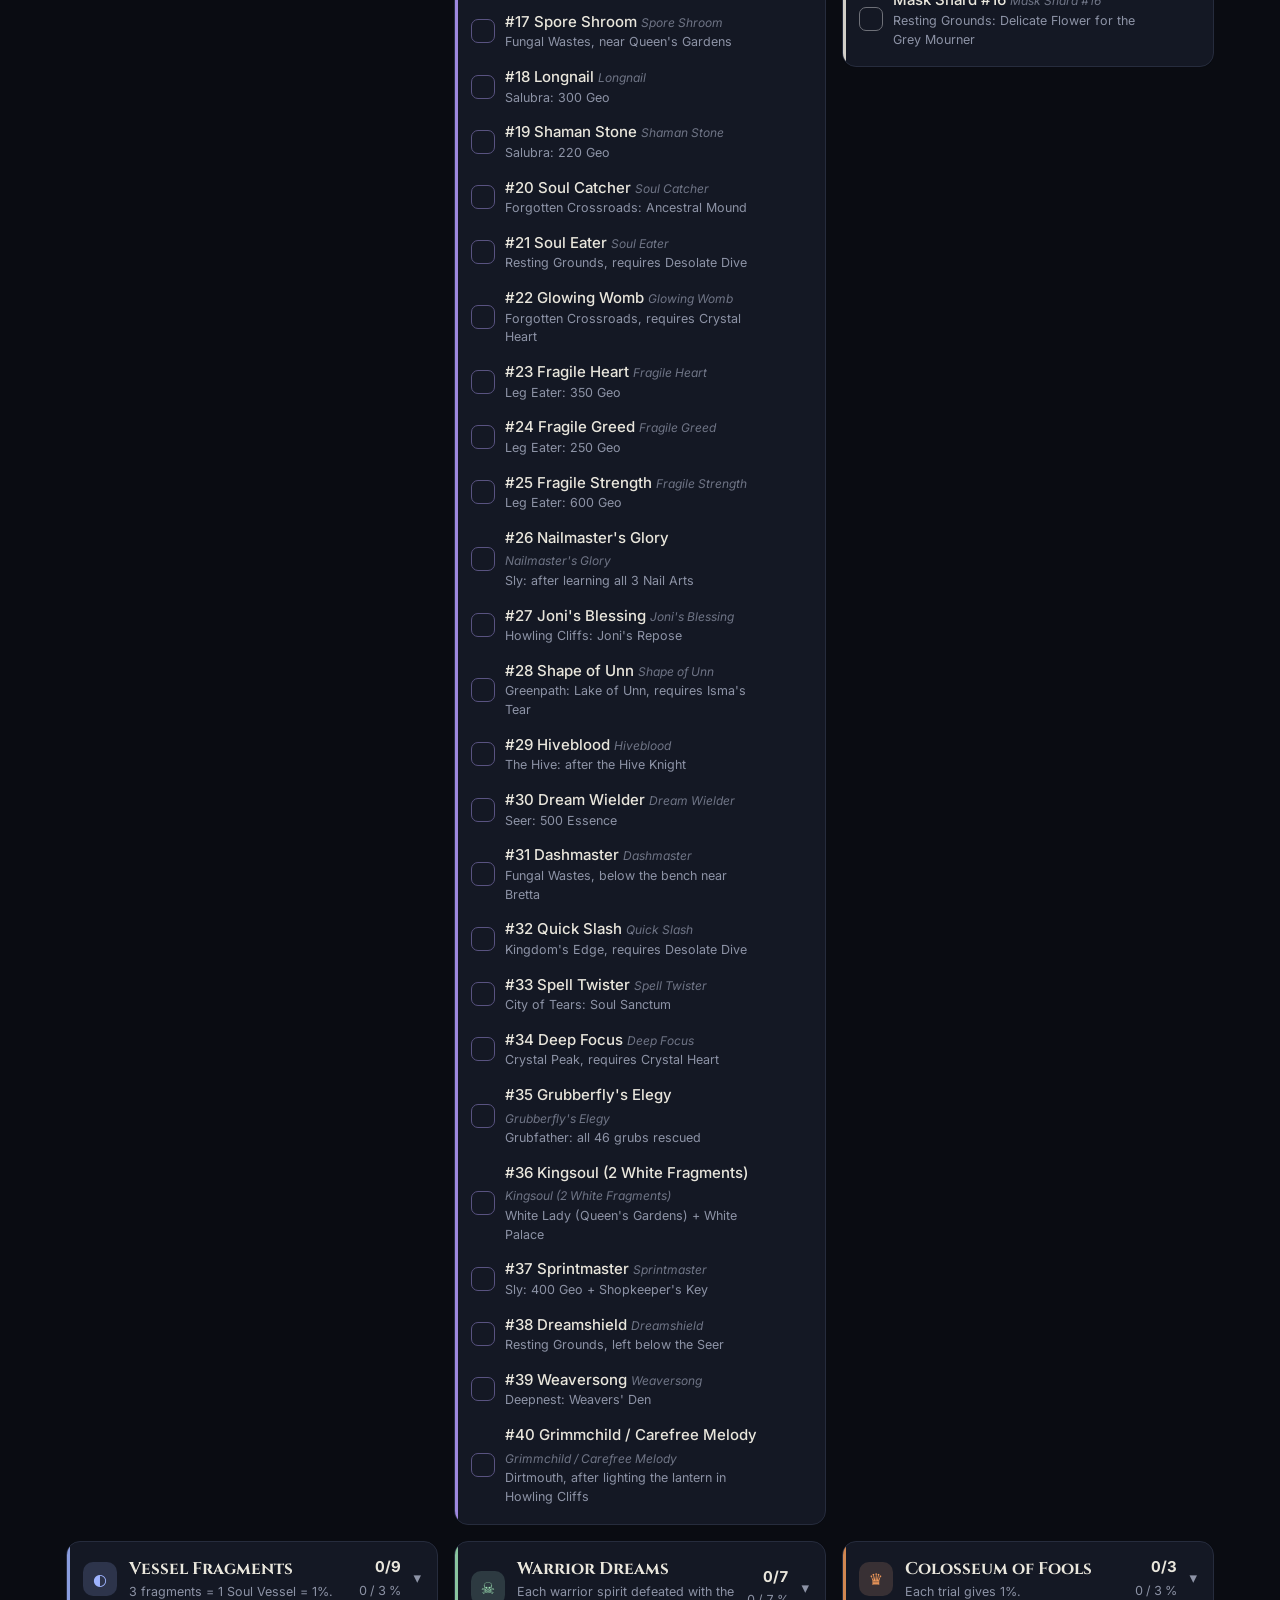
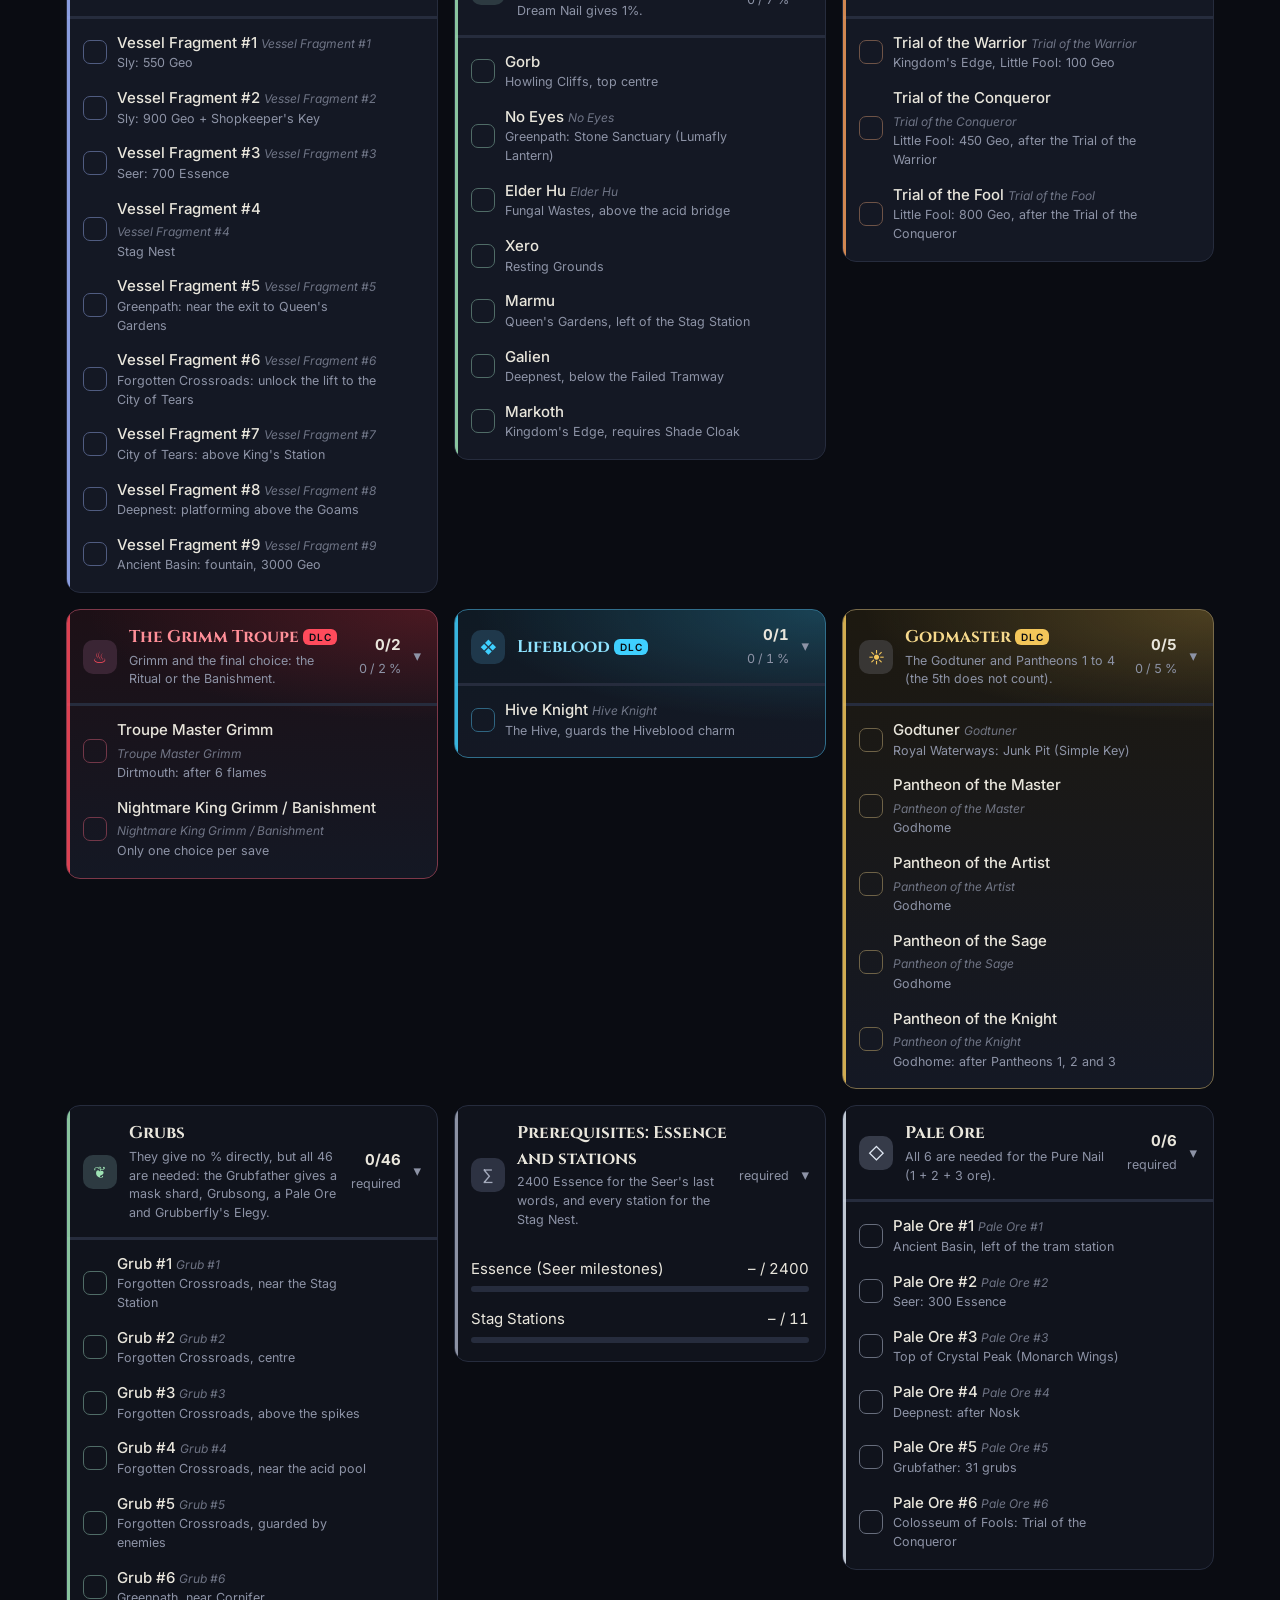
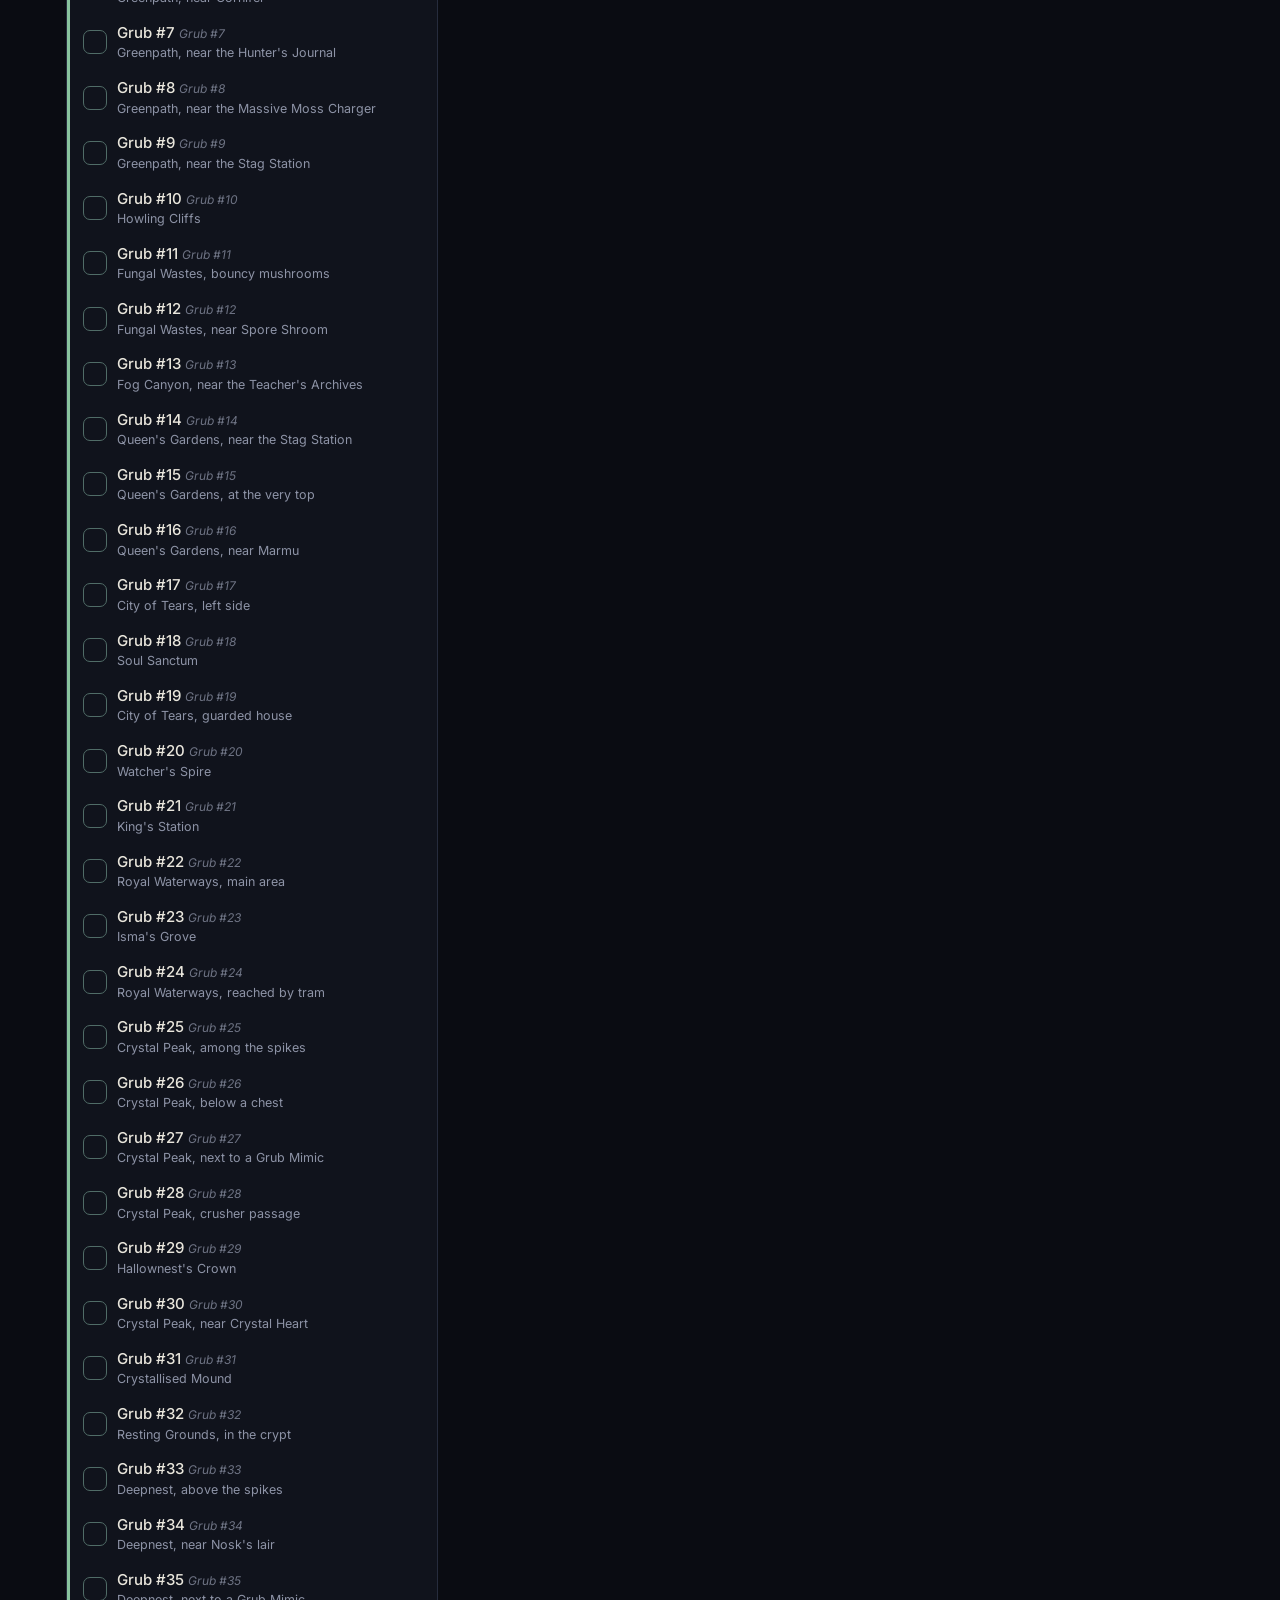
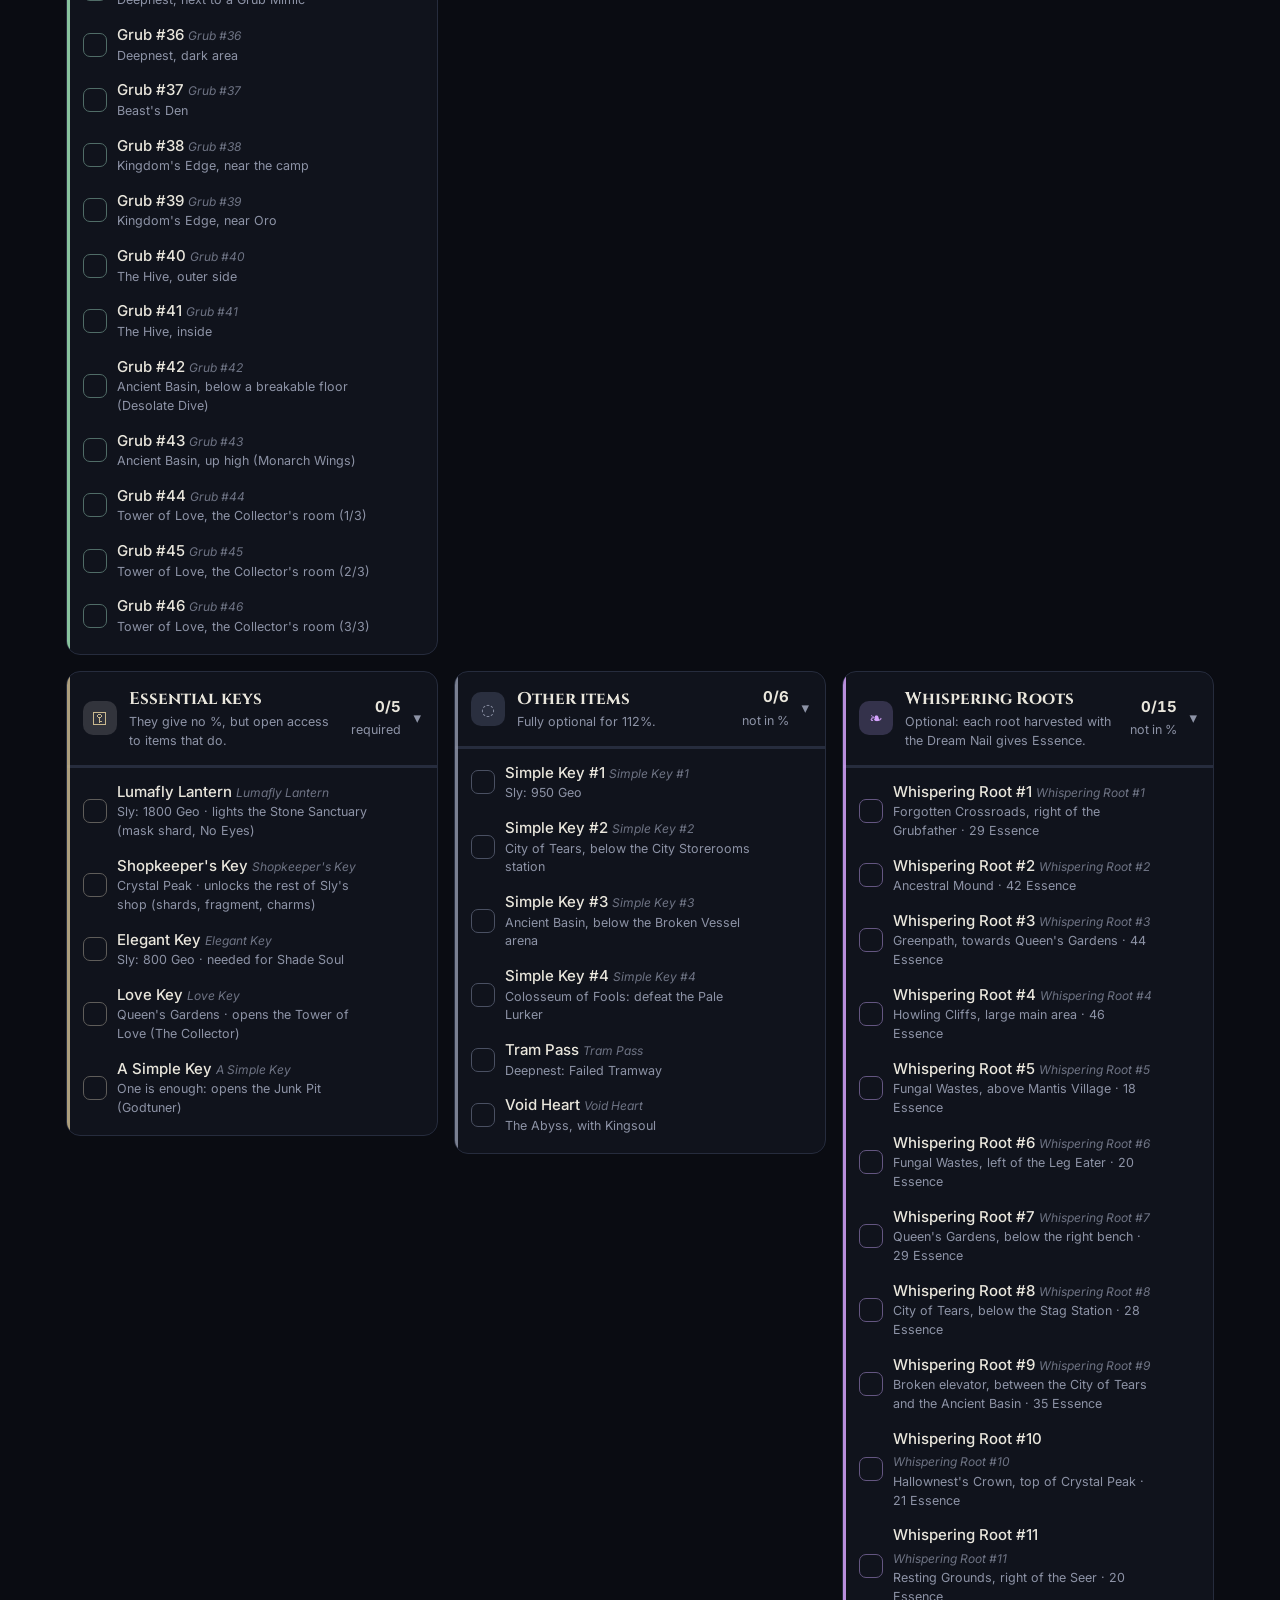
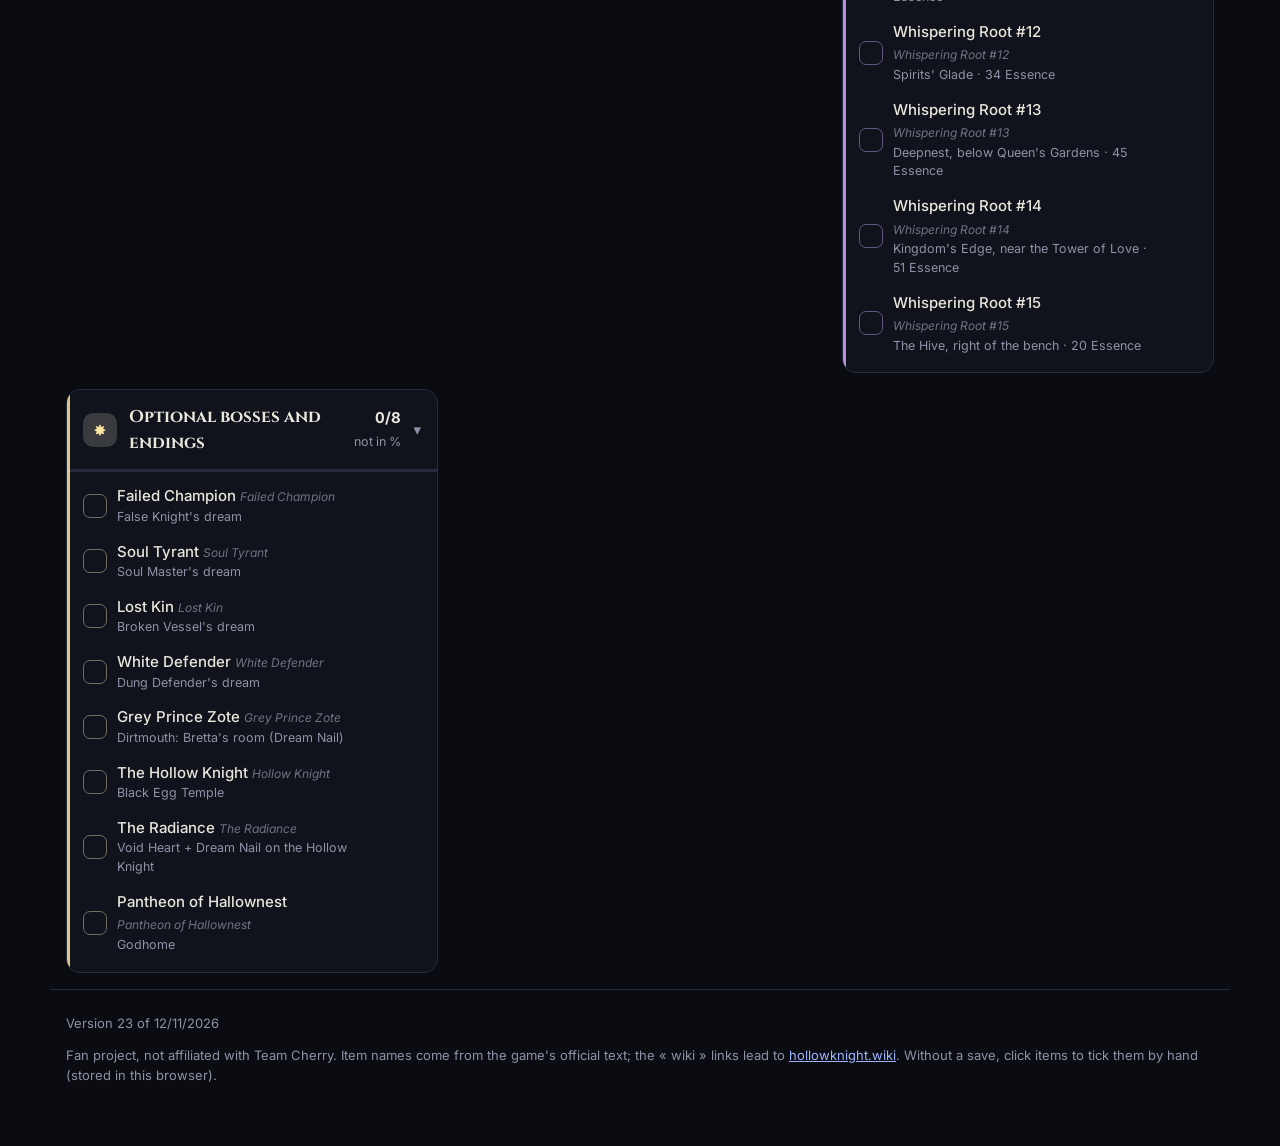
==== commit 5f514619: "Map: add a Geo mode with Geo rocks left and farming spots Areas glow gold where there is Geo to earn" ====
--- a/index.html
+++ b/index.html
@@ -214,6 +214,7 @@
         <button data-mm="items" class="on">Objets</button>
         <button data-mm="journal">Journal du chasseur</button>
         <button data-mm="essence">Essence</button>
+        <button data-mm="geo">Geo</button>
       </div>
       <section class="essence-box" id="essenceBox" hidden></section>
       <div class="map-layout">
--- a/css/style.css
+++ b/css/style.css
@@ -735,3 +735,25 @@
 .top-corner { display: flex; align-items: center; gap: 10px; }
 .site-version { font-size: 11.5px; color: var(--muted); font-variant-numeric: tabular-nums; letter-spacing: .04em; }
 .footer-version { margin: 0 0 6px; }
+
+/* ============================ Build stats ============================ */
+.build-stats { display: grid; grid-template-columns: minmax(0, 1.2fr) minmax(0, 1fr); gap: 14px; margin-top: 4px; }
+.bs-table table { width: 100%; border-collapse: collapse; font-size: 13.5px; font-variant-numeric: tabular-nums; }
+.bs-table th, .bs-table td { padding: 5px 8px; text-align: left; border-bottom: 1px solid var(--line); }
+.bs-table thead th { color: var(--muted); font-size: 11px; text-transform: uppercase; letter-spacing: .08em; font-weight: 600; }
+.bs-table tbody th { font-weight: 500; color: var(--muted); }
+.bs-table td { color: var(--muted); }
+.bs-table tr.chg th { color: var(--text); }
+.bs-table tr.chg td:last-child { color: #b79cff; font-weight: 600; }
+.bs-fx ul { list-style: none; margin: 0; padding: 0; display: grid; gap: 6px; }
+.bs-fx li { display: flex; flex-direction: column; background: var(--card); border: 1px solid var(--line); border-left: 3px solid #b79cff; border-radius: 10px; padding: 7px 10px; }
+.bs-fx li span { color: var(--muted); font-size: 12.5px; }
+.charm small { color: var(--muted); font-size: 11.5px; line-height: 1.35; }
+@media (max-width: 900px) { .build-stats { grid-template-columns: 1fr; } }
+
+/* ================================ Geo guide ================================ */
+.geo-guide { background: var(--card); border: 1px solid rgba(232, 217, 168, .35); border-radius: var(--radius); padding: 12px 16px; margin-top: 12px; }
+.geo-guide summary { cursor: pointer; font-family: "Cinzel", serif; font-size: 17px; color: #e8d9a8; }
+.geo-guide ol { margin: 10px 0 4px; padding-left: 20px; display: grid; gap: 8px; }
+.geo-guide li b { display: block; }
+.geo-guide li span { color: var(--muted); font-size: 13px; }
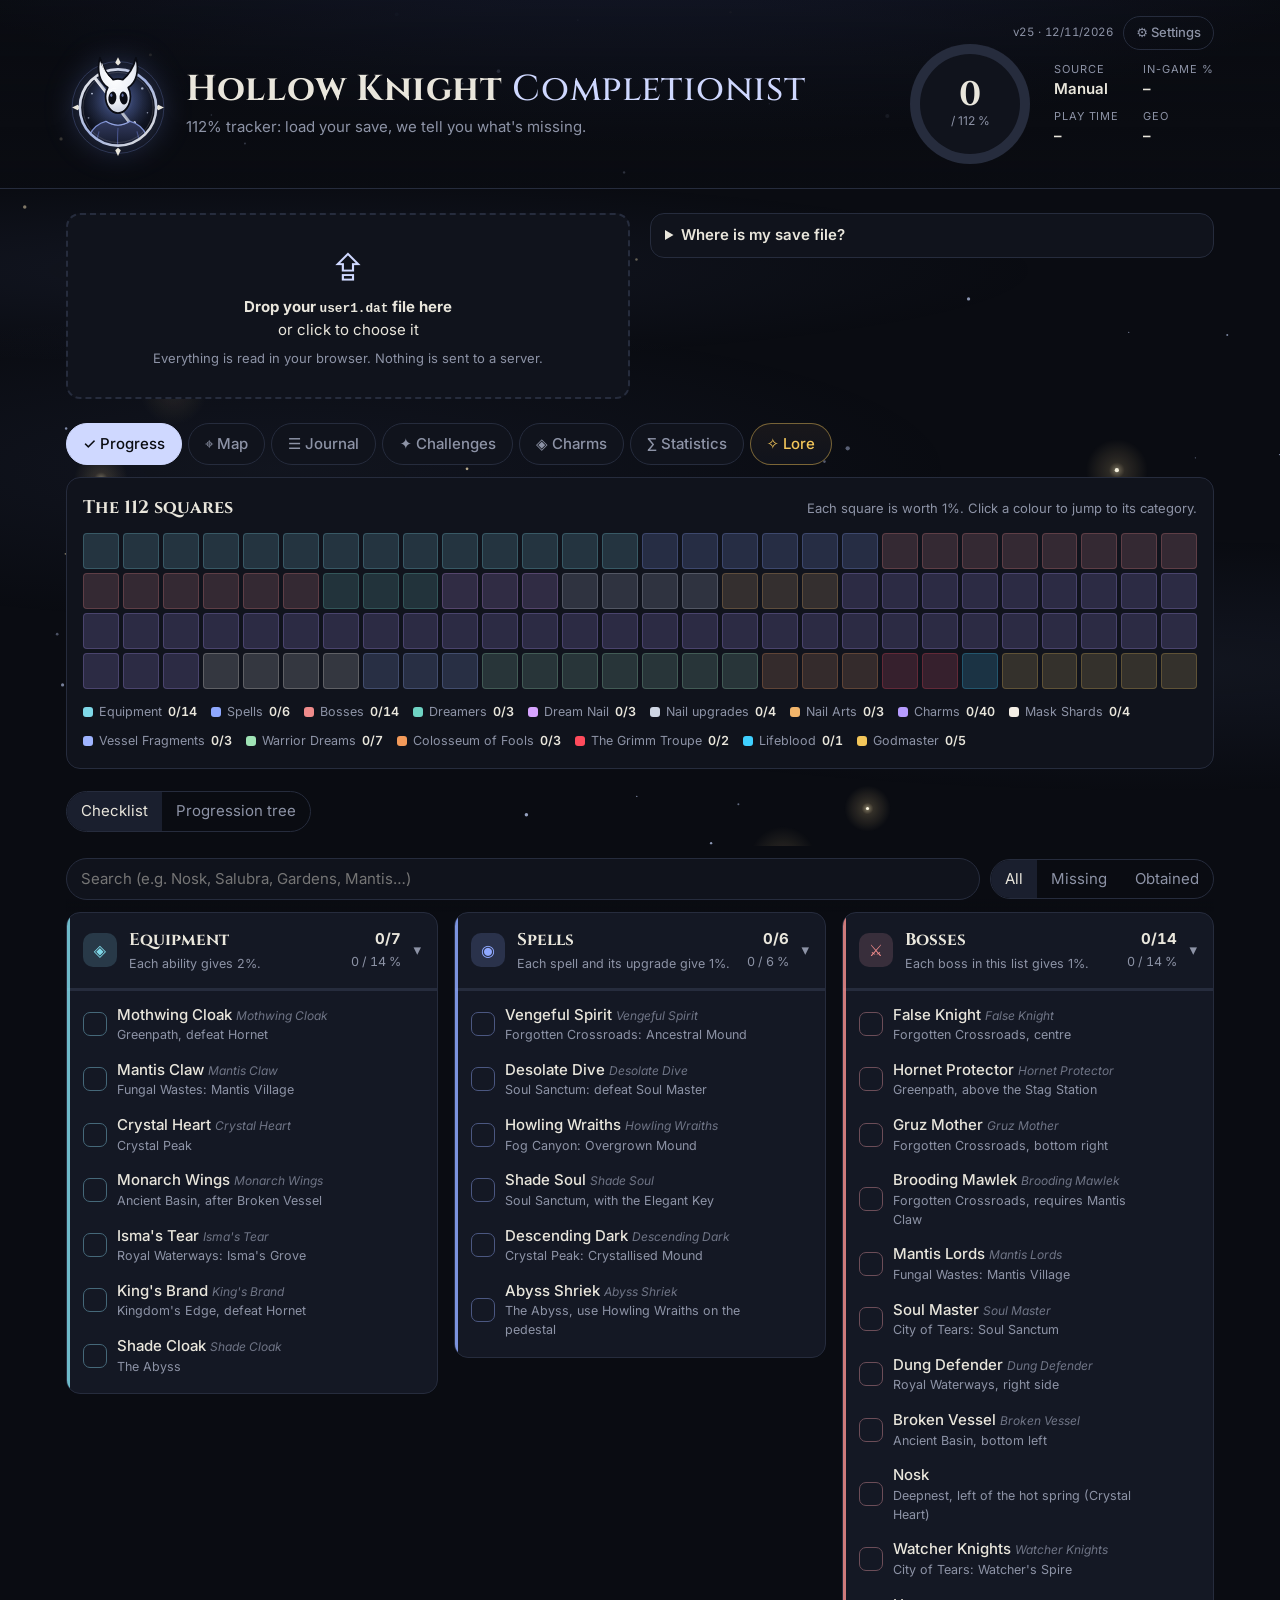
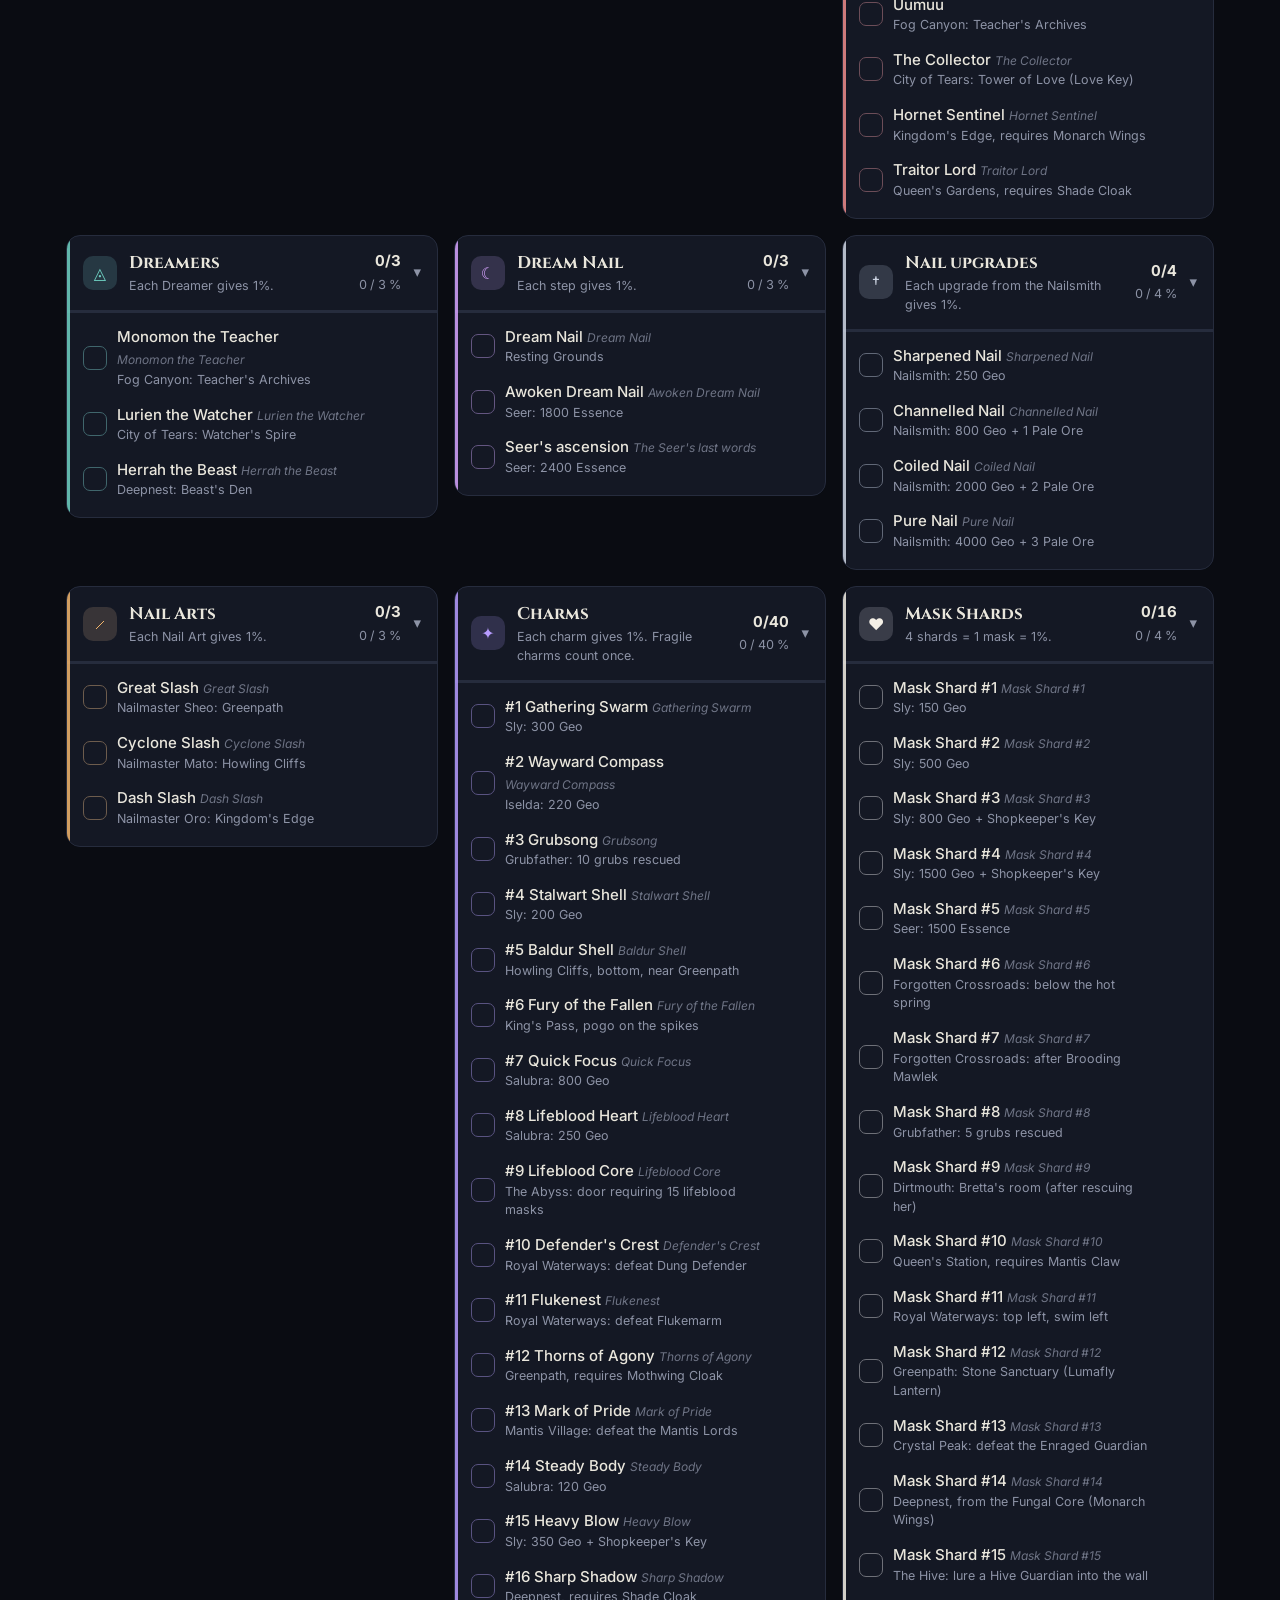
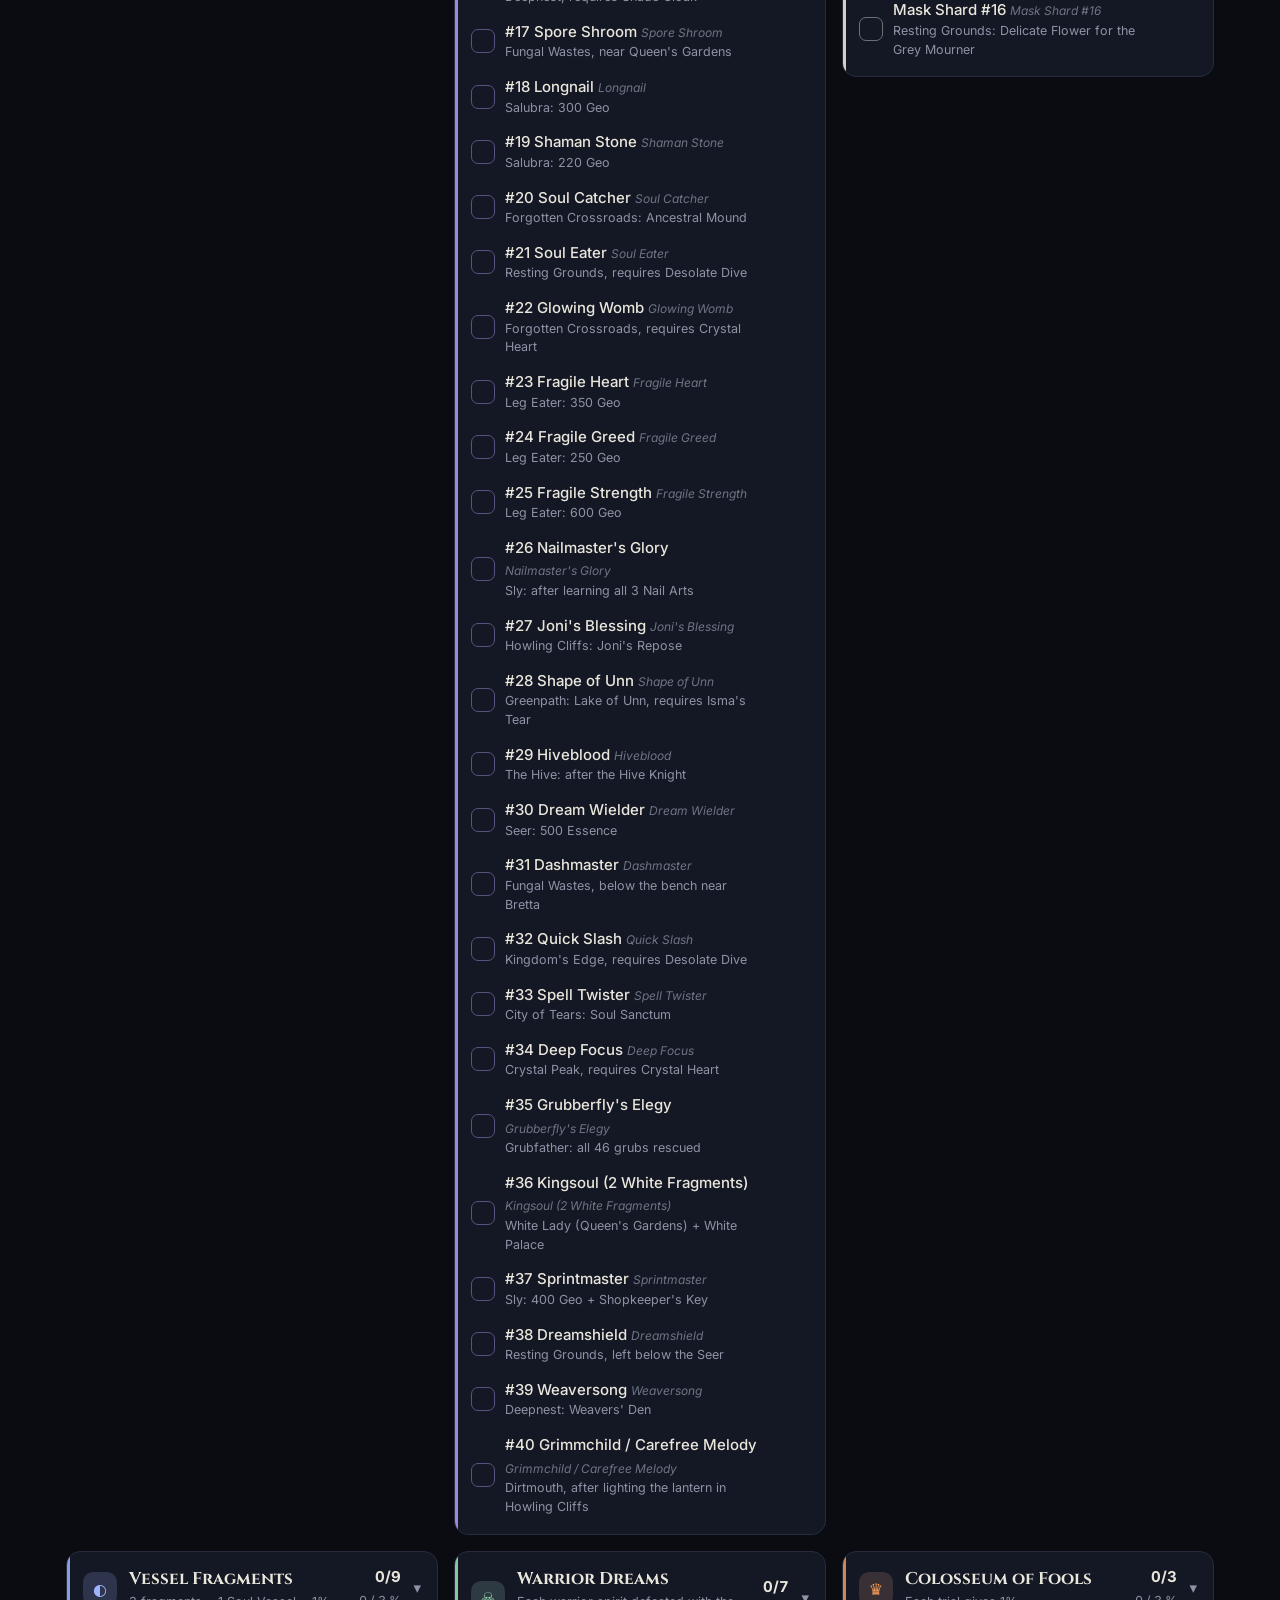
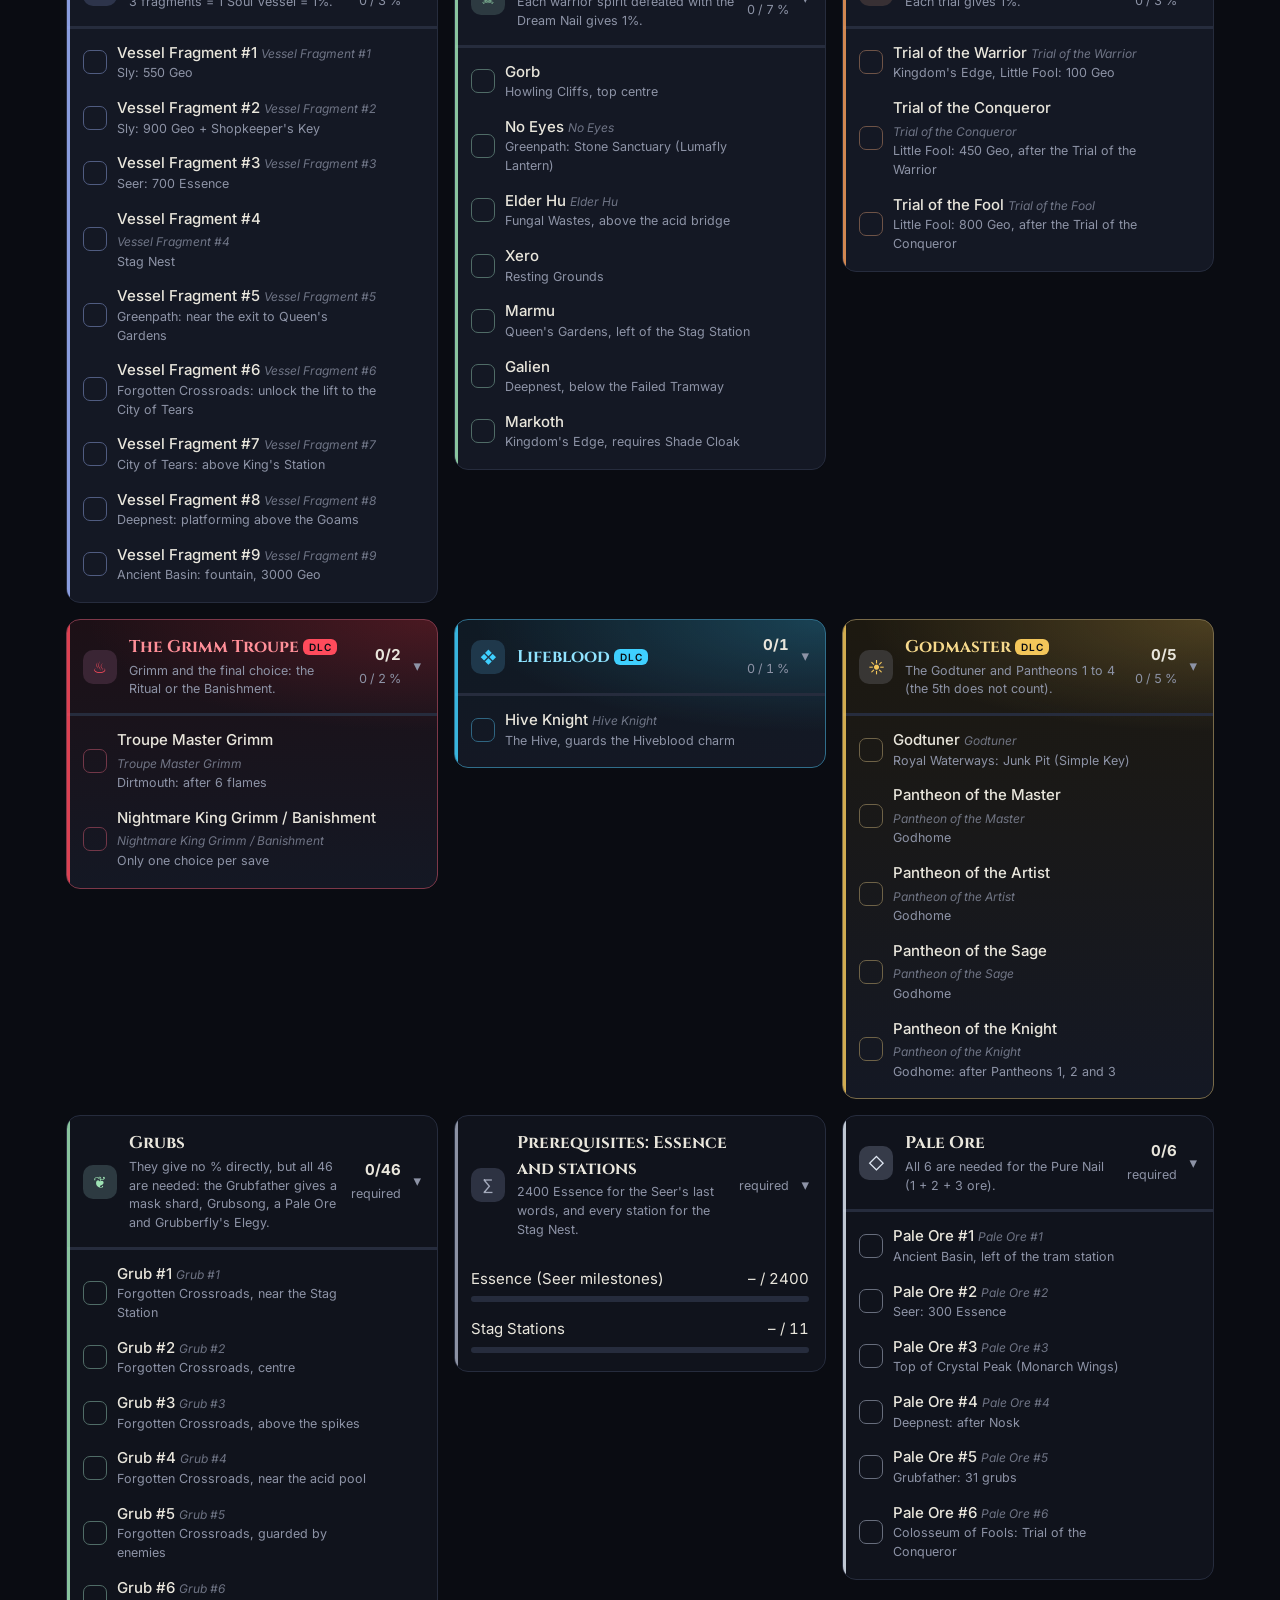
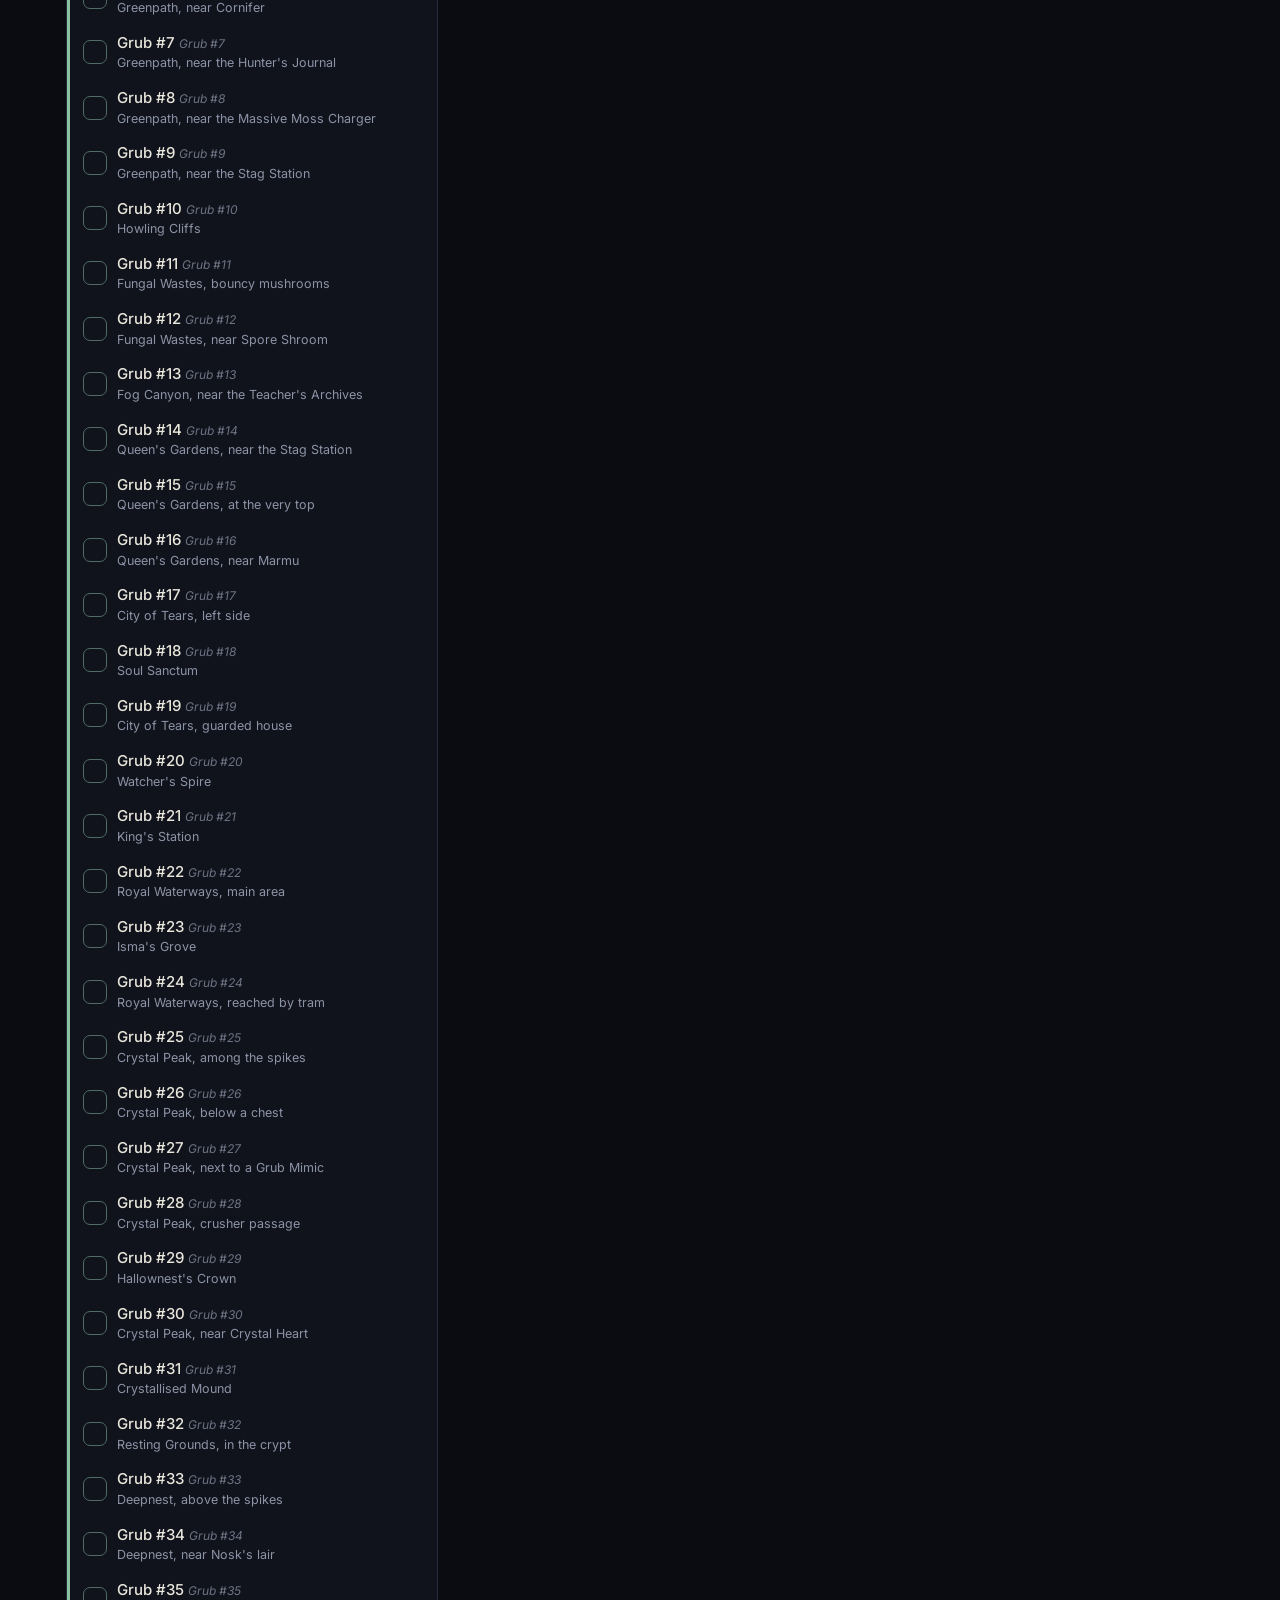
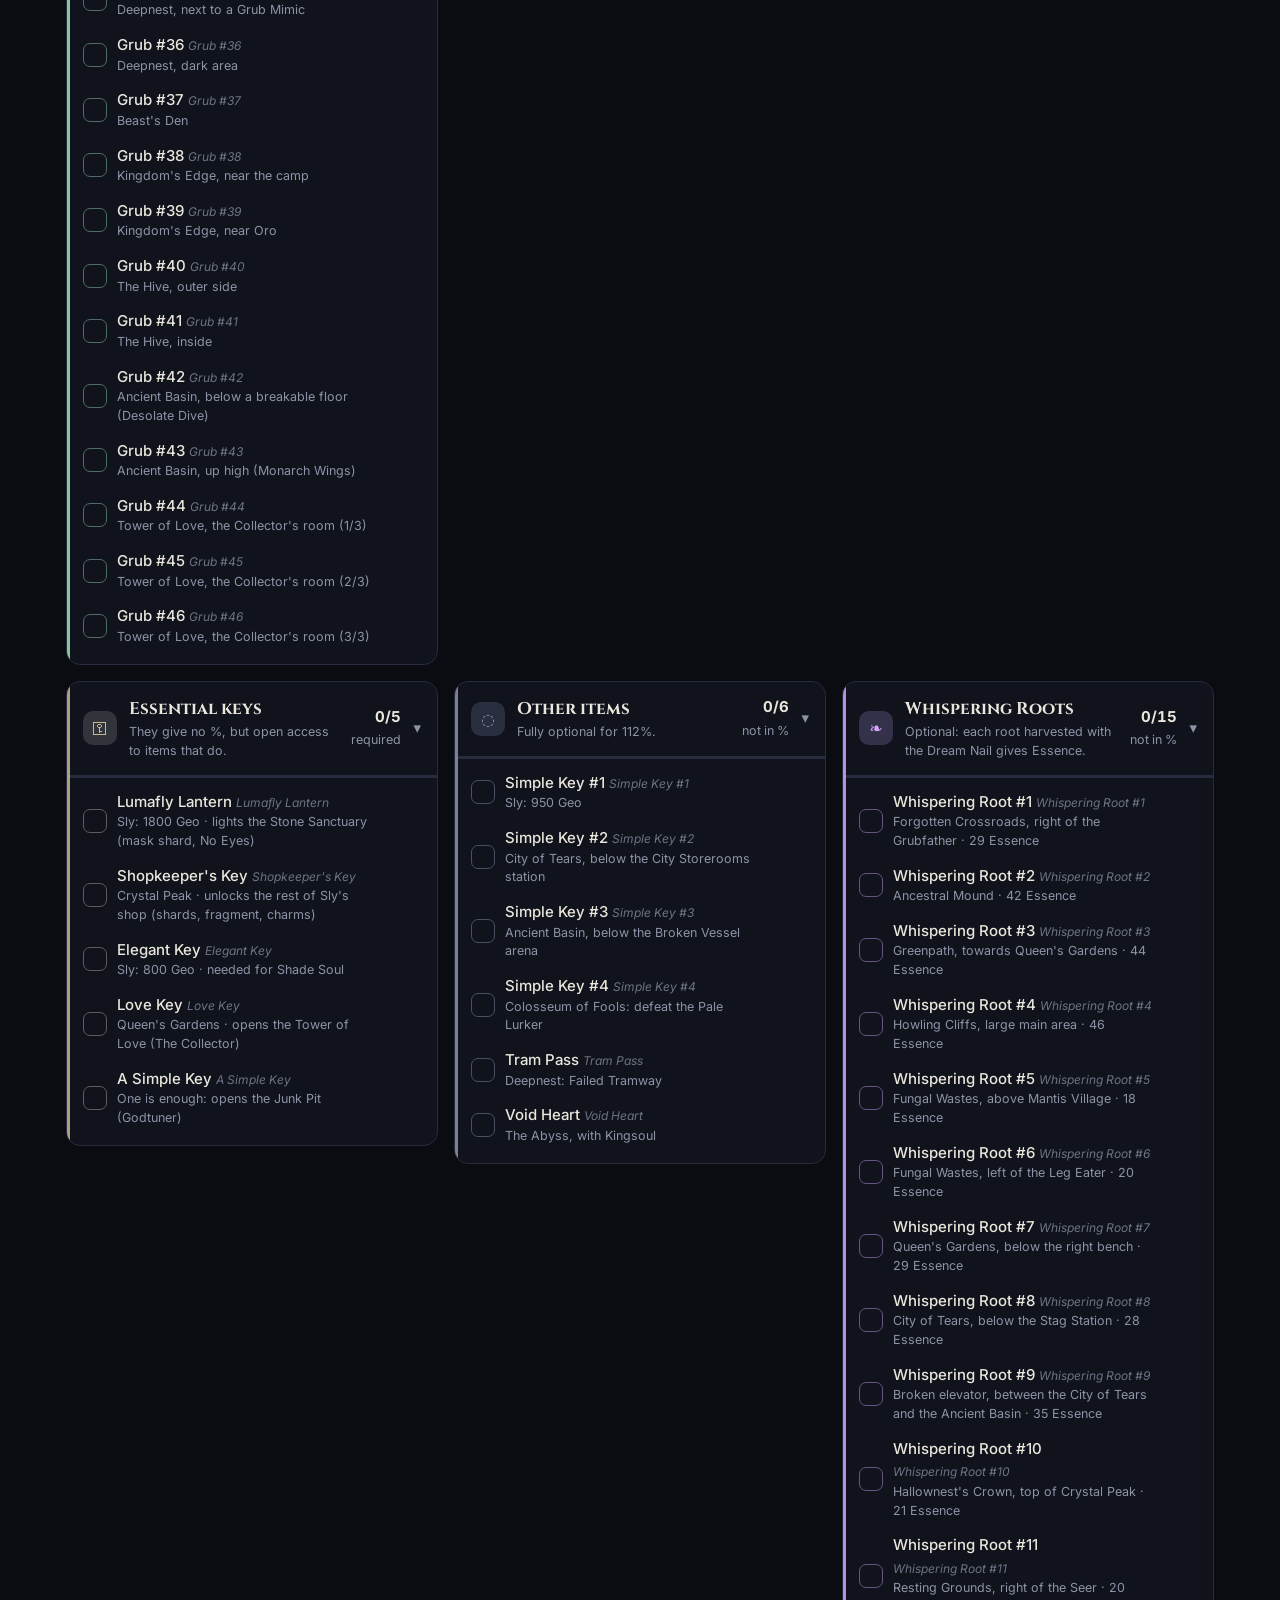
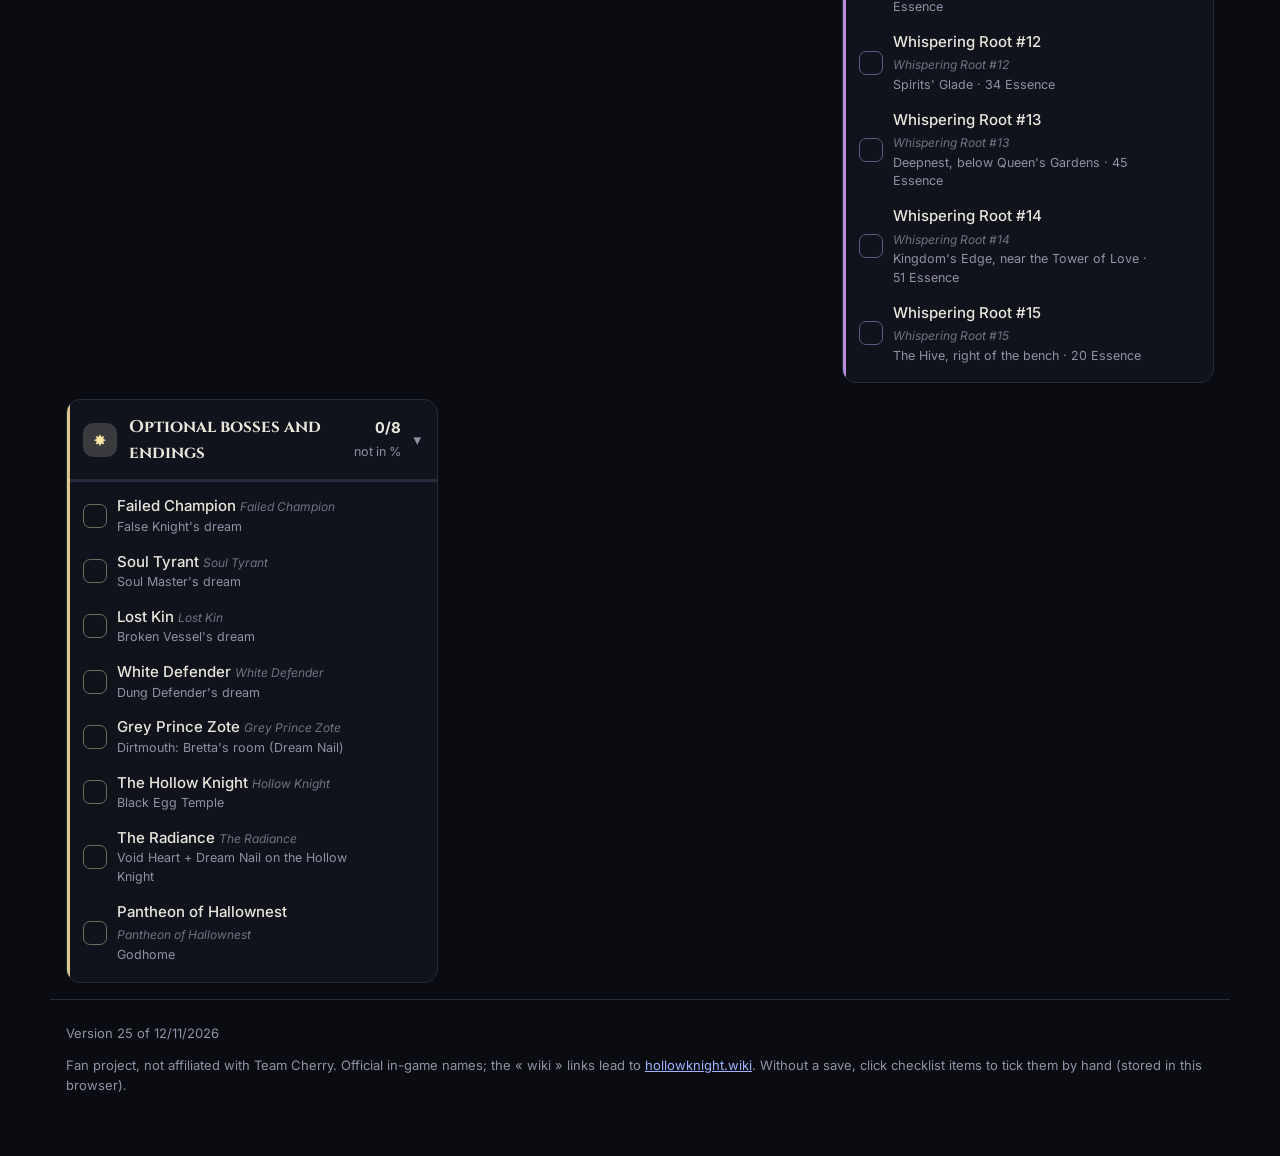
==== commit a54f0587: "Restructure the page and clean up - 7 tabs instead of 9: Progression (112 squares, checklist, progre" ====
--- a/index.html
+++ b/index.html
@@ -97,8 +97,19 @@
       </div>
 
       <div class="top-corner">
-        <div class="lang-switch" role="group" aria-label="Langue"><button data-lang="fr">FR</button><button data-lang="en">EN</button></div>
         <span class="site-version" id="siteVersion"></span>
+        <button class="btn ghost settings-btn" id="settingsBtn" aria-expanded="false" aria-controls="settings">⚙ Réglages</button>
+        <div class="settings" id="settings" hidden>
+          <div class="set-row">
+            <span>Langue</span>
+            <div class="lang-switch" role="group" aria-label="Langue"><button data-lang="fr">FR</button><button data-lang="en">EN</button></div>
+          </div>
+          <label class="toggle" title="Clés simples en trop, laissez-passer, racines de rêve, boss optionnels et fins : ce qui n'est pas nécessaire pour le 112 %"><input type="checkbox" id="optional" checked> Objets optionnels</label>
+          <label class="toggle"><input type="checkbox" id="spoilers" checked> Indices de localisation</label>
+          <label class="toggle"><input type="checkbox" id="english" checked> Noms anglais en second</label>
+          <label class="toggle" title="Pendant le suivi en direct : petit son, et notification si l'onglet est en arrière-plan"><input type="checkbox" id="notifyToggle"> Prévenir des nouveautés en direct</label>
+          <button class="btn ghost" id="clearBtn">Réinitialiser</button>
+        </div>
       </div>
       <div class="summary">
         <div class="ring" id="ring" style="--p:0">
@@ -128,86 +139,82 @@
         <p><strong>Glissez votre fichier <code>user1.dat</code> ici</strong><br>ou cliquez pour le choisir</p>
         <p class="muted small">Tout est lu dans votre navigateur. Rien n'est envoyé sur un serveur.</p>
       </div>
-      <div class="loader-side">
+      <details class="paths">
+        <summary>Où trouver ma sauvegarde ?</summary>
+        <p class="small muted">Les fichiers s'appellent <code>user1.dat</code> à <code>user4.dat</code> (un par emplacement de partie).</p>
+        <ul>
+          <li><b>Windows</b> <code class="copy" title="Cliquer pour copier">%USERPROFILE%\AppData\LocalLow\Team Cherry\Hollow Knight</code></li>
+          <li><b>macOS</b> <code class="copy" title="Cliquer pour copier">~/Library/Application Support/unity.Team Cherry.Hollow Knight</code></li>
+          <li><b>Linux / Steam Deck</b> <code class="copy" title="Cliquer pour copier">~/.config/unity3d/Team Cherry/Hollow Knight</code></li>
+          <li><b>Steam Deck (Proton)</b> <code class="copy" title="Cliquer pour copier">~/.local/share/Steam/steamapps/compatdata/367520/pfx/drive_c/users/steamuser/AppData/LocalLow/Team Cherry/Hollow Knight</code></li>
+        </ul>
+        <p class="small muted">Astuce Windows : collez le chemin dans la barre d'adresse de l'explorateur. Sur macOS : Finder → Aller → Aller au dossier (⇧⌘G).</p>
+      </details>
+    </section>
+
+    <section class="savebar" id="saveBar" hidden>
+      <div class="savebar-main">
+        <span class="savebar-file" id="saveFile"></span>
         <div class="actions">
+          <button id="reloadBtn" class="btn ghost">Charger un autre fichier</button>
           <button id="watchBtn" class="btn" hidden title="Relit automatiquement la sauvegarde quand le jeu l'écrit">Suivre le fichier en direct</button>
-          <button id="clearBtn" class="btn ghost">Réinitialiser</button>
-        </div>
-        <label class="toggle notify-toggle" title="Pendant le suivi en direct : petit son, et notification si l'onglet est en arrière-plan"><input type="checkbox" id="notifyToggle"> Prévenir des nouveautés en direct</label>
-        <p id="status" class="status" role="status"></p>
-        <p id="coherence" class="coherence" hidden></p>
-        <details class="paths">
-          <summary>Où trouver ma sauvegarde ?</summary>
-          <p class="small muted">Les fichiers s'appellent <code>user1.dat</code> à <code>user4.dat</code> (un par emplacement de partie).</p>
-          <ul>
-            <li><b>Windows</b> <code class="copy" title="Cliquer pour copier">%USERPROFILE%\AppData\LocalLow\Team Cherry\Hollow Knight</code></li>
-            <li><b>macOS</b> <code class="copy" title="Cliquer pour copier">~/Library/Application Support/unity.Team Cherry.Hollow Knight</code></li>
-            <li><b>Linux / Steam Deck</b> <code class="copy" title="Cliquer pour copier">~/.config/unity3d/Team Cherry/Hollow Knight</code></li>
-            <li><b>Steam Deck (Proton)</b> <code class="copy" title="Cliquer pour copier">~/.local/share/Steam/steamapps/compatdata/367520/pfx/drive_c/users/steamuser/AppData/LocalLow/Team Cherry/Hollow Knight</code></li>
-          </ul>
-          <p class="small muted">Astuce Windows : collez le chemin dans la barre d'adresse de l'explorateur. Sur macOS : Finder → Aller → Aller au dossier (⇧⌘G).</p>
-        </details>
-      </div>
-    </section>
+          <button id="removeBtn" class="btn ghost">Retirer la sauvegarde</button>
+        </div>
+      </div>
+      <p id="coherence" class="coherence" hidden></p>
+    </section>
+    <p id="status" class="status" role="status"></p>
 
     <section class="news" id="news" hidden aria-live="polite"></section>
 
-    <section class="overview" id="overview" aria-label="Les 112 %">
-      <div class="overview-head">
-        <h2>Les 112 cases</h2>
-        <p class="small muted">Chaque case vaut 1 %. Cliquez sur une couleur pour aller à sa catégorie.</p>
-      </div>
-      <div class="grid112" id="grid"></div>
-      <div class="legend" id="gridLegend"></div>
-    </section>
-
     <div class="tabs" role="tablist">
-      <button role="tab" data-tab="list" class="on">✓ Checklist</button>
-      <button role="tab" data-tab="map">⌖ Carte d'Hallownest</button>
-      <button role="tab" data-tab="tree">⟡ Arbre de progression</button>
-      <button role="tab" data-tab="journal">☰ Journal du chasseur</button>
-      <button role="tab" data-tab="achievements">✦ Succès</button>
-      <button role="tab" data-tab="godhome">☀ Salle des Dieux</button>
-      <button role="tab" data-tab="builds">◈ Builds de charmes</button>
+      <button role="tab" data-tab="progress" class="on">✓ Progression</button>
+      <button role="tab" data-tab="map">⌖ Carte</button>
+      <button role="tab" data-tab="journal">☰ Journal</button>
+      <button role="tab" data-tab="challenges">✦ Défis</button>
+      <button role="tab" data-tab="builds">◈ Charmes</button>
       <button role="tab" data-tab="stats">∑ Statistiques</button>
-      <button role="tab" data-tab="lore" class="tab-lore">✧ Lore et rencontres</button>
-      <label class="toggle opt-toggle" title="Clés simples en trop, laissez-passer, racines de rêve, boss optionnels et fins : ce qui n'est pas nécessaire pour le 112 %"><input type="checkbox" id="optional" checked> Objets optionnels</label>
+      <button role="tab" data-tab="lore" class="tab-lore">✧ Lore</button>
     </div>
 
-    <section class="panel" id="panel-list">
-    <nav class="toolbar" aria-label="Filtres">
-      <input type="search" id="search" placeholder="Rechercher (ex. Nosk, Salubra, Jardins, Mantis…)" autocomplete="off">
-      <div class="seg" role="group" aria-label="Afficher">
-        <button data-filter="all" class="on">Tout</button>
-        <button data-filter="missing">Manquants</button>
-        <button data-filter="done">Obtenus</button>
-      </div>
-      <label class="toggle"><input type="checkbox" id="spoilers" checked> Indices</label>
-      <label class="toggle"><input type="checkbox" id="english" checked> Noms anglais</label>
-    </nav>
-
-    <div id="sections" class="sections"></div>
-    </section>
-
-    <section class="panel" id="panel-tree" hidden>
-      <div class="tree-head">
-        <div>
-          <h2>Le chemin d'Hallownest</h2>
+    <section class="panel" id="panel-progress">
+      <section class="overview" id="overview" aria-label="Les 112 %">
+        <div class="overview-head">
+          <h2>Les 112 cases</h2>
+          <p class="small muted">Chaque case vaut 1 %. Cliquez sur une couleur pour aller à sa catégorie.</p>
+        </div>
+        <div class="grid112" id="grid"></div>
+        <div class="legend" id="gridLegend"></div>
+      </section>
+      <div class="seg subview" id="progressView" role="group" aria-label="Vue">
+        <button data-view="list" class="on">Checklist</button>
+        <button data-view="tree">Arbre de progression</button>
+      </div>
+      <div id="view-list">
+        <nav class="toolbar" aria-label="Filtres">
+          <input type="search" id="search" placeholder="Rechercher (ex. Nosk, Salubra, Jardins, Mantis…)" autocomplete="off">
+          <div class="seg" id="filterSeg" role="group" aria-label="Afficher">
+            <button data-filter="all" class="on">Tout</button>
+            <button data-filter="missing">Manquants</button>
+            <button data-filter="done">Obtenus</button>
+          </div>
+        </nav>
+        <div id="sections" class="sections"></div>
+      </div>
+      <div id="view-tree" hidden>
+        <div class="tree-head">
           <p class="small muted">Les grandes étapes de la partie, dans l'ordre où on les franchit en général. <span class="key done"></span> obtenu · <span class="key next"></span> accessible maintenant · <span class="key locked"></span> à débloquer</p>
-        </div>
-        <strong id="treeSummary"></strong>
-      </div>
-      <div class="tree-scroll"><div id="tree"></div></div>
-      <h3>Prochains objectifs</h3>
-      <ul class="next-list" id="nextList"></ul>
+          <strong id="treeSummary"></strong>
+        </div>
+        <div class="tree-scroll"><div id="tree"></div></div>
+        <h3>Prochains objectifs</h3>
+        <ul class="next-list" id="nextList"></ul>
+      </div>
     </section>
 
     <section class="panel" id="panel-map" hidden>
       <div class="tree-head">
-        <div>
-          <h2>Carte d'Hallownest</h2>
-          <p class="small muted">Plan schématique des zones, colorées selon votre progression. Cliquez sur une zone pour voir ce qu'il y reste à trouver.</p>
-        </div>
+        <p class="small muted">Plan schématique des zones, colorées selon le mode choisi. Cliquez sur une zone pour voir le détail.</p>
         <strong id="mapSummary"></strong>
       </div>
       <div class="seg map-mode" id="mapMode" role="group" aria-label="Mode de la carte">
@@ -224,37 +231,34 @@
     </section>
 
     <section class="panel" id="panel-journal" hidden>
-      <div class="tree-head">
-        <div>
-          <h2>Journal du chasseur</h2>
-          <p class="small muted">Chaque créature, le nombre de victoires qu'il reste pour compléter ses notes.</p>
-        </div>
-      </div>
+      <p class="small muted">Chaque créature, où la chasser et le nombre de victoires qu'il reste pour compléter ses notes.</p>
       <div id="journal-body"></div>
     </section>
 
-    <section class="panel" id="panel-achievements" hidden>
-      <div class="tree-head"><div><h2>Succès</h2><p class="small muted">Les succès du jeu, déduits de votre sauvegarde.</p></div></div>
-      <div id="achievements-body"></div>
-    </section>
-
-    <section class="panel" id="panel-godhome" hidden>
-      <div class="tree-head"><div><h2>Salle des Dieux</h2><p class="small muted">Les statues de la Maison des Dieux et le niveau atteint contre chaque boss.</p></div></div>
-      <div id="godhome-body"></div>
+    <section class="panel" id="panel-challenges" hidden>
+      <div class="seg subview" id="challengeView" role="group" aria-label="Vue">
+        <button data-view="ach" class="on">Succès</button>
+        <button data-view="gods">Salle des Dieux</button>
+      </div>
+      <div id="view-ach">
+        <p class="small muted">Les succès du jeu, déduits de votre sauvegarde.</p>
+        <div id="achievements-body"></div>
+      </div>
+      <div id="view-gods" hidden>
+        <p class="small muted">Les statues de la Maison des Dieux et le niveau atteint contre chaque boss.</p>
+        <div id="godhome-body"></div>
+      </div>
     </section>
 
     <section class="panel" id="panel-builds" hidden>
-      <div class="tree-head"><div><h2>Builds de charmes</h2><p class="small muted">Composez un build avec les Charmes que vous possédez, en tenant compte de vos emplacements.</p></div></div>
+      <p class="small muted">Composez un build avec les Charmes que vous possédez et voyez les caractéristiques obtenues.</p>
       <div id="builds-body"></div>
     </section>
 
     <section class="panel" id="panel-lore" hidden>
       <div class="tree-head">
-        <div>
-          <h2>Lore et rencontres</h2>
-          <p class="small muted">Les personnages rencontrés, les conversations qui ont eu lieu et les grandes révélations, d'après votre sauvegarde. Les résumés sont rédigés pour ce site ; les dialogues complets du jeu sont sur le wiki (lien sur chaque carte).</p>
-        </div>
-        <label class="toggle"><input type="checkbox" id="spoilerToggle"> Afficher les révélations sans flou</label>
+        <p class="small muted">Les personnages rencontrés, les conversations qui ont eu lieu et les grandes révélations, d'après votre sauvegarde. Les résumés sont rédigés pour ce site ; les dialogues complets du jeu sont sur le wiki.</p>
+        <label class="toggle"><input type="checkbox" id="spoilerToggle"> Révélations sans flou</label>
       </div>
       <p class="muted" id="loreEmpty" hidden>Chargez une sauvegarde pour révéler les personnages et les quêtes.</p>
       <div class="web-head">
@@ -278,8 +282,8 @@
 
   <footer class="wrap footer">
     <p class="small muted footer-version" id="footerVersion"></p>
-    <p class="small muted">Projet de fan, non affilié à Team Cherry. Noms officiels de la version française du jeu, avec le nom anglais en dessous. Les liens « wiki » mènent au wiki anglais <a href="https://hollowknight.wiki" target="_blank" rel="noopener">hollowknight.wiki</a>.
-      Sans sauvegarde, cliquez sur les éléments pour les cocher à la main (enregistré dans ce navigateur).</p>
+    <p class="small muted">Projet de fan, non affilié à Team Cherry. Noms officiels du jeu ; les liens « wiki » mènent à <a href="https://hollowknight.wiki" target="_blank" rel="noopener">hollowknight.wiki</a>.
+      Sans sauvegarde, cliquez sur les éléments de la checklist pour les cocher à la main (enregistré dans ce navigateur).</p>
   </footer>
 
   <script src="js/version.js"></script>
--- a/css/style.css
+++ b/css/style.css
@@ -78,7 +78,6 @@
 .drop-icon { font-size: 30px; color: var(--accent); }
 .drop p { margin: 8px 0 0; }
 
-.loader-side { min-width: 0; }
 .actions { display: flex; gap: 8px; flex-wrap: wrap; }
 .btn {
   appearance: none; border: 1px solid var(--accent); background: transparent; color: var(--text);
@@ -400,10 +399,6 @@
 .hero { background: linear-gradient(180deg, rgba(10, 12, 18, .2), rgba(10, 12, 18, .65)); }
 .overview, .card, .tree-scroll, .map-scroll, .zone-detail, .paths, .drop { backdrop-filter: blur(2px); }
 
-/* ================================ Optional toggle ================================ */
-.opt-toggle { margin-left: auto; padding: 6px 4px; }
-@media (max-width: 760px) { .opt-toggle { margin-left: 0; } }
-
 /* ==================================== News ==================================== */
 .news {
   position: relative; overflow: hidden;
@@ -443,7 +438,6 @@
   .news-head { flex-wrap: wrap; }
   .news-gain { order: 3; text-align: left; }
 }
-.logo-img { object-fit: contain; border-radius: 18px; }
 
 /* ================================== Journal ================================== */
 .journal-head { display: grid; grid-template-columns: repeat(auto-fit, minmax(min(100%, 180px), 1fr)); gap: 10px; margin-bottom: 6px; }
@@ -454,17 +448,6 @@
 .jh-stat.ok { border-left-color: #f3c65a; }
 .jh-stat.ok strong { color: #f3c65a; }
 .journal-tools { position: static; background: none; }
-.journal-grid { list-style: none; padding: 0; margin: 10px 0 0; display: grid; grid-template-columns: repeat(auto-fill, minmax(min(100%, 210px), 1fr)); gap: 8px; }
-.jc { background: var(--card); border: 1px solid var(--line); border-radius: 12px; padding: 10px 12px; display: flex; flex-direction: column; gap: 4px; }
-.jc-name b { display: block; font-weight: 600; }
-.jc-name small { color: var(--muted); font-style: italic; font-size: 12px; }
-.jc-state { font-size: 12.5px; color: var(--muted); }
-.jc .bar i { background: #ef8b8b; }
-.jc.unknown { opacity: .55; border-style: dashed; }
-.jc.hunting { border-left: 3px solid #ef8b8b; }
-.jc.complete { border-left: 3px solid #f3c65a; }
-.jc.complete .jc-state { color: #f3c65a; }
-.jc.complete .bar i { background: #f3c65a; }
 .journal-sub { font-family: "Cinzel", serif; margin: 22px 0 2px; }
 
 /* ================================= Steel Soul ================================= */
@@ -488,13 +471,6 @@
 
 /* ================================= Recap ================================= */
 .recap-row { display: flex; justify-content: flex-end; margin: 4px 0 4px; }
-
-/* =================================== Lore page =================================== */
-.tab-link { margin-left: 4px; text-decoration: none; display: inline-flex; align-items: center; }
-.back-link { text-decoration: none; }
-.lore-intro { margin: 22px 0 8px; }
-.lore-intro .actions { align-items: center; gap: 14px; }
-.lore-intro label.btn { display: inline-block; }
 .lore-h2 { font-family: "Cinzel", serif; font-size: 22px; margin: 26px 0 12px; }
 .reveal-grid { display: grid; grid-template-columns: repeat(auto-fill, minmax(min(100%, 320px), 1fr)); gap: 12px; }
 .reveal {
@@ -528,18 +504,12 @@
 .quest-steps li span { width: 10px; height: 10px; margin-top: 5px; border-radius: 50%; border: 2px solid var(--c); flex: none; }
 .quest-steps li.done { color: var(--text); }
 .quest-steps li.done span { background: var(--c); }
-.tabs-link {
-  display: inline-flex; align-items: center; padding: 9px 16px; border-radius: 999px; text-decoration: none; font-weight: 500;
-  color: #f3c65a; border: 1px solid rgba(243, 198, 90, .45); background: linear-gradient(180deg, #19171a, var(--bg-2));
-}
-.tabs-link:hover { border-color: #f3c65a; }
 
 /* ============================ Coherence / share / notify ============================ */
 .coherence { margin: 6px 0 10px; padding: 10px 12px; border-radius: 10px; font-size: 14px; }
 .coherence.ok { color: var(--ok); background: rgba(143, 214, 168, .08); border: 1px solid rgba(143, 214, 168, .3); }
 .coherence.warn { color: #ffd38f; background: rgba(255, 190, 90, .08); border: 1px solid rgba(255, 190, 90, .35); }
 .coherence span { display: block; color: var(--muted); font-size: 12.5px; margin-top: 4px; }
-.notify-toggle { margin-top: 10px; }
 .share-banner {
   display: flex; align-items: center; justify-content: space-between; gap: 12px; flex-wrap: wrap;
   margin: 18px 0 0; padding: 12px 16px; border-radius: var(--radius);
@@ -660,8 +630,7 @@
 .lang-switch { display: inline-flex; border: 1px solid var(--line); border-radius: 999px; overflow: hidden; align-self: flex-start; }
 .lang-switch button { appearance: none; border: 0; background: transparent; color: var(--muted); font: 600 12px "Inter", sans-serif; letter-spacing: .08em; padding: 6px 10px; cursor: pointer; }
 .lang-switch button.on { background: var(--accent); color: var(--bg); }
-.lore-top { display: flex; align-items: center; gap: 10px; flex-wrap: wrap; }
-.hero-inner > .top-corner { order: 3; }
+
 @media (min-width: 761px) { .hero-inner > .top-corner { position: absolute; top: -28px; right: 16px; } .hero-inner { position: relative; } .hero { padding-top: 44px; } }
 .tabs button.tab-lore { color: #f3c65a; border-color: rgba(243, 198, 90, .45); background: linear-gradient(180deg, #19171a, var(--bg-2)); }
 .tabs button.tab-lore.on { color: var(--bg); background: #f3c65a; border-color: #f3c65a; }
@@ -757,3 +726,32 @@
 .geo-guide ol { margin: 10px 0 4px; padding-left: 20px; display: grid; gap: 8px; }
 .geo-guide li b { display: block; }
 .geo-guide li span { color: var(--muted); font-size: 13px; }
+.zone-items li { position: relative; }
+.zone-items li > div { flex: 1; }
+.zi-wiki { flex: none; align-self: center; font-size: 12px; color: var(--muted); text-decoration: none; padding: 2px 6px; border-radius: 6px; }
+.zi-wiki:hover { color: var(--soul); background: var(--card-2); }
+
+/* ================================ Settings ================================ */
+.top-corner { display: flex; align-items: center; gap: 10px; position: relative; }
+.settings-btn { padding: 6px 12px; font-size: 13px; }
+.settings {
+  position: absolute; top: calc(100% + 8px); right: 0; z-index: 20; width: 290px;
+  display: grid; gap: 10px; padding: 14px; border-radius: var(--radius);
+  background: var(--bg-2); border: 1px solid var(--line); box-shadow: 0 12px 40px rgba(0, 0, 0, .55);
+}
+.set-row { display: flex; align-items: center; justify-content: space-between; gap: 10px; color: var(--muted); }
+.settings .toggle { color: var(--text); }
+.settings #clearBtn { justify-self: start; }
+@media (max-width: 760px) { .top-corner { order: -1; width: 100%; justify-content: flex-end; } .settings { right: 0; width: min(290px, calc(100vw - 32px)); } }
+
+/* ================================ Save bar ================================ */
+.savebar { margin: 18px 0 0; padding: 12px 16px; border-radius: var(--radius); background: var(--bg-2); border: 1px solid var(--line); }
+.savebar-main { display: flex; align-items: center; justify-content: space-between; gap: 10px 16px; flex-wrap: wrap; }
+.savebar-file { font-weight: 600; font-variant-numeric: tabular-nums; }
+.savebar .coherence { margin: 10px 0 0; }
+.loader { grid-template-columns: minmax(0, 1fr) minmax(0, 1fr); align-items: start; }
+#status:empty { display: none; }
+
+/* ================================ Sub views ================================ */
+.subview { margin: 4px 0 14px; }
+.panel > p.small.muted:first-child { margin-top: 4px; }
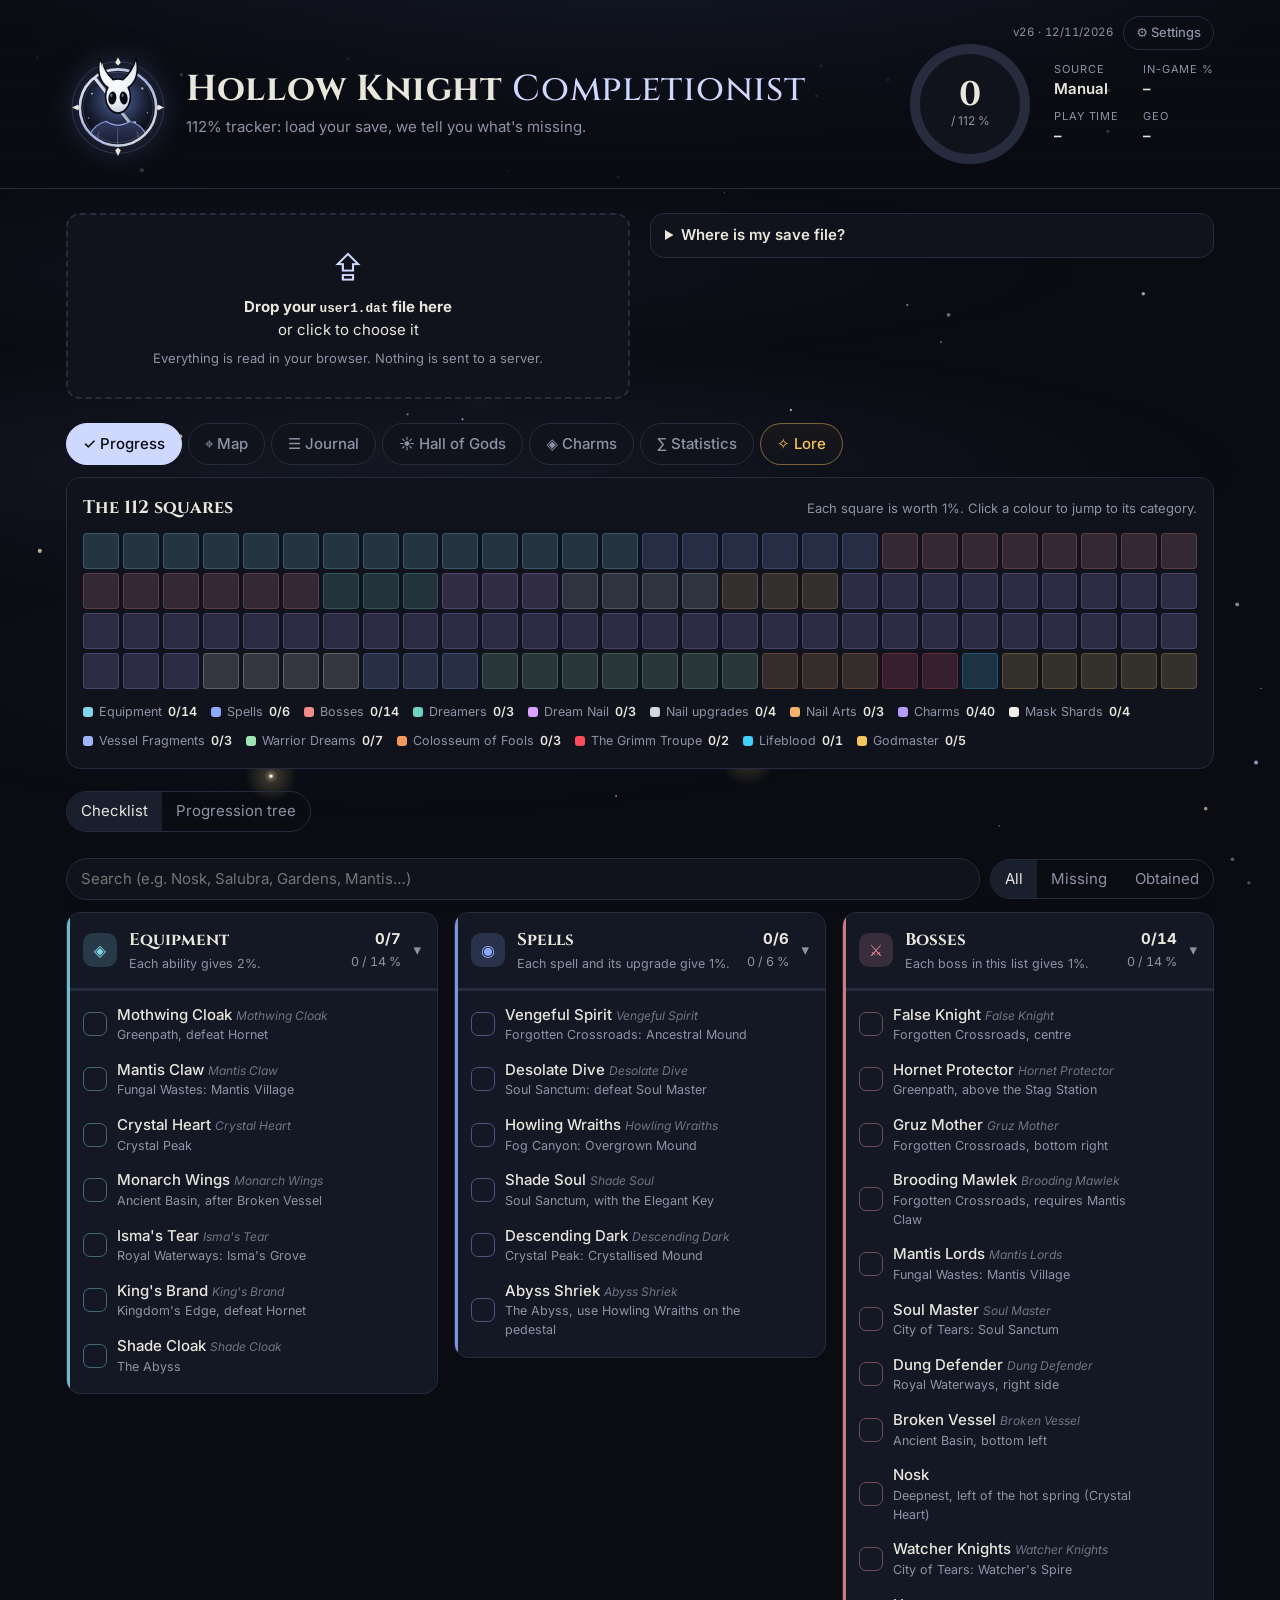
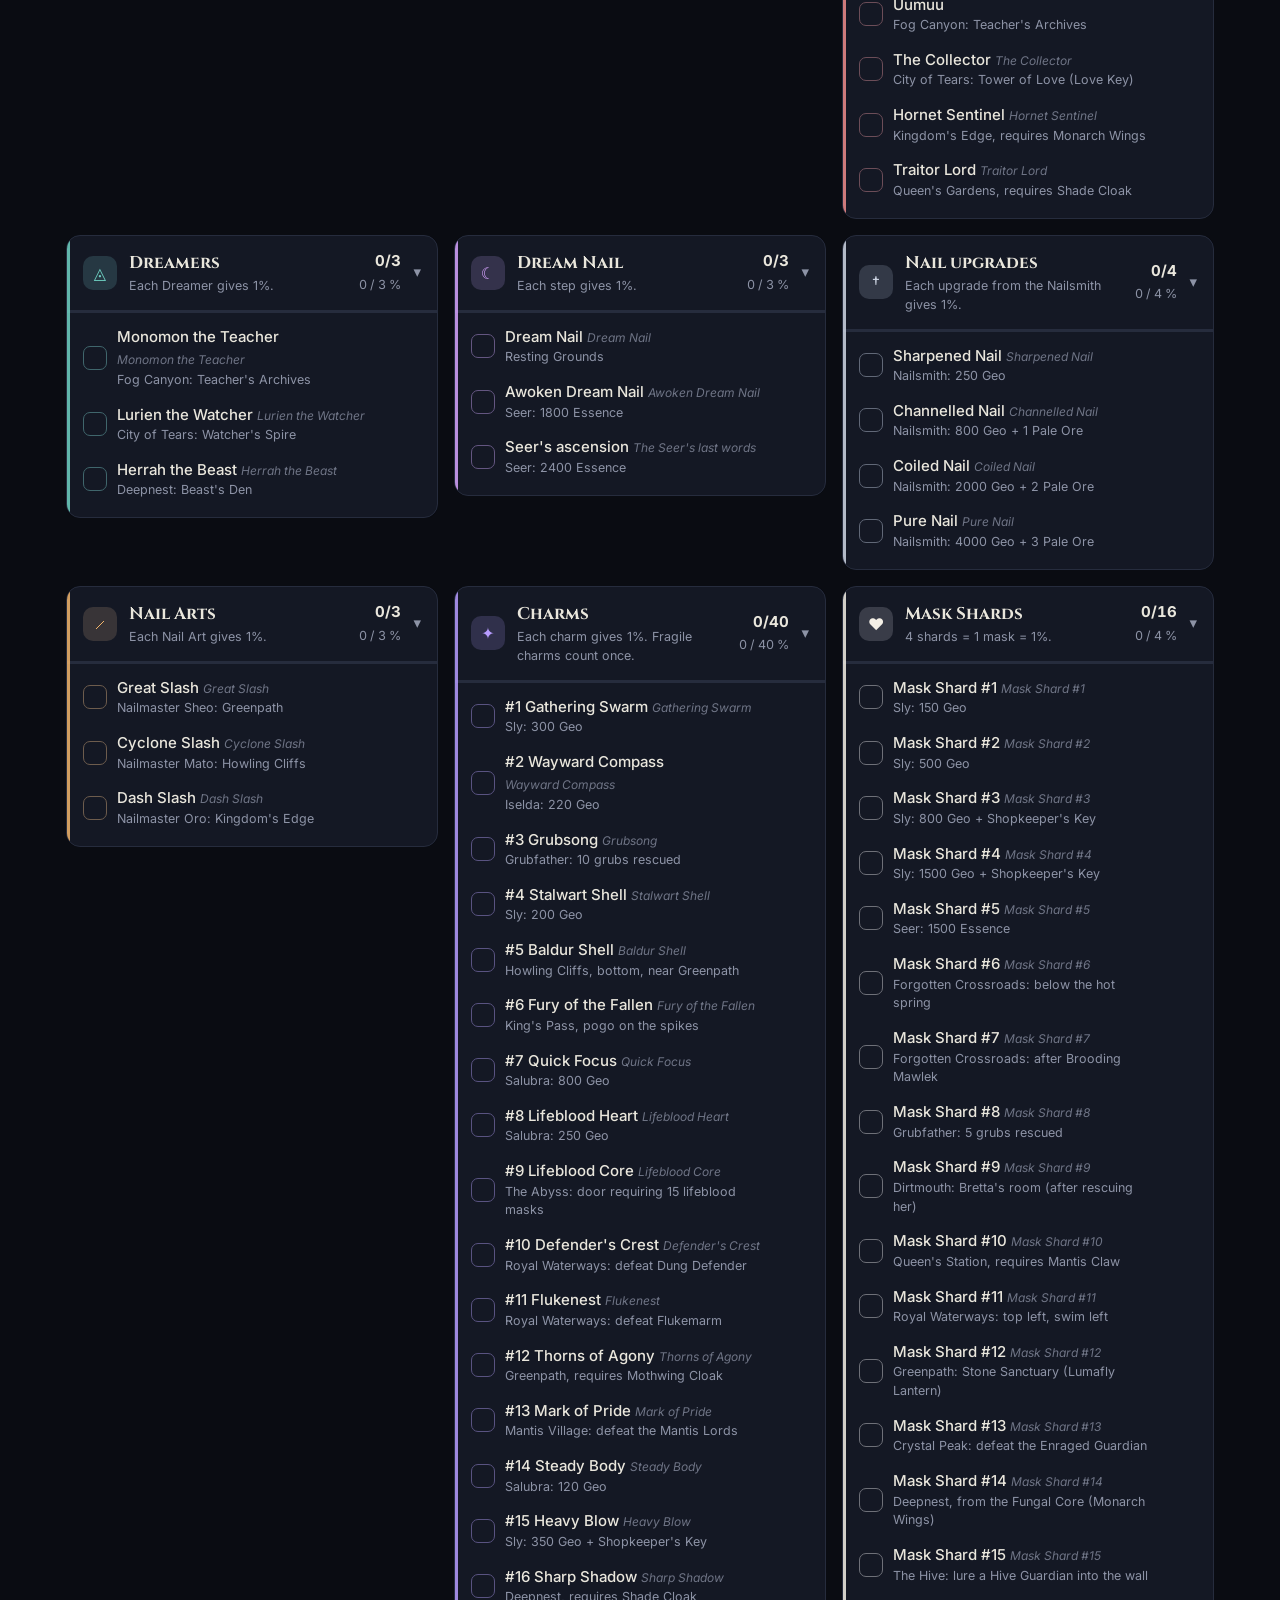
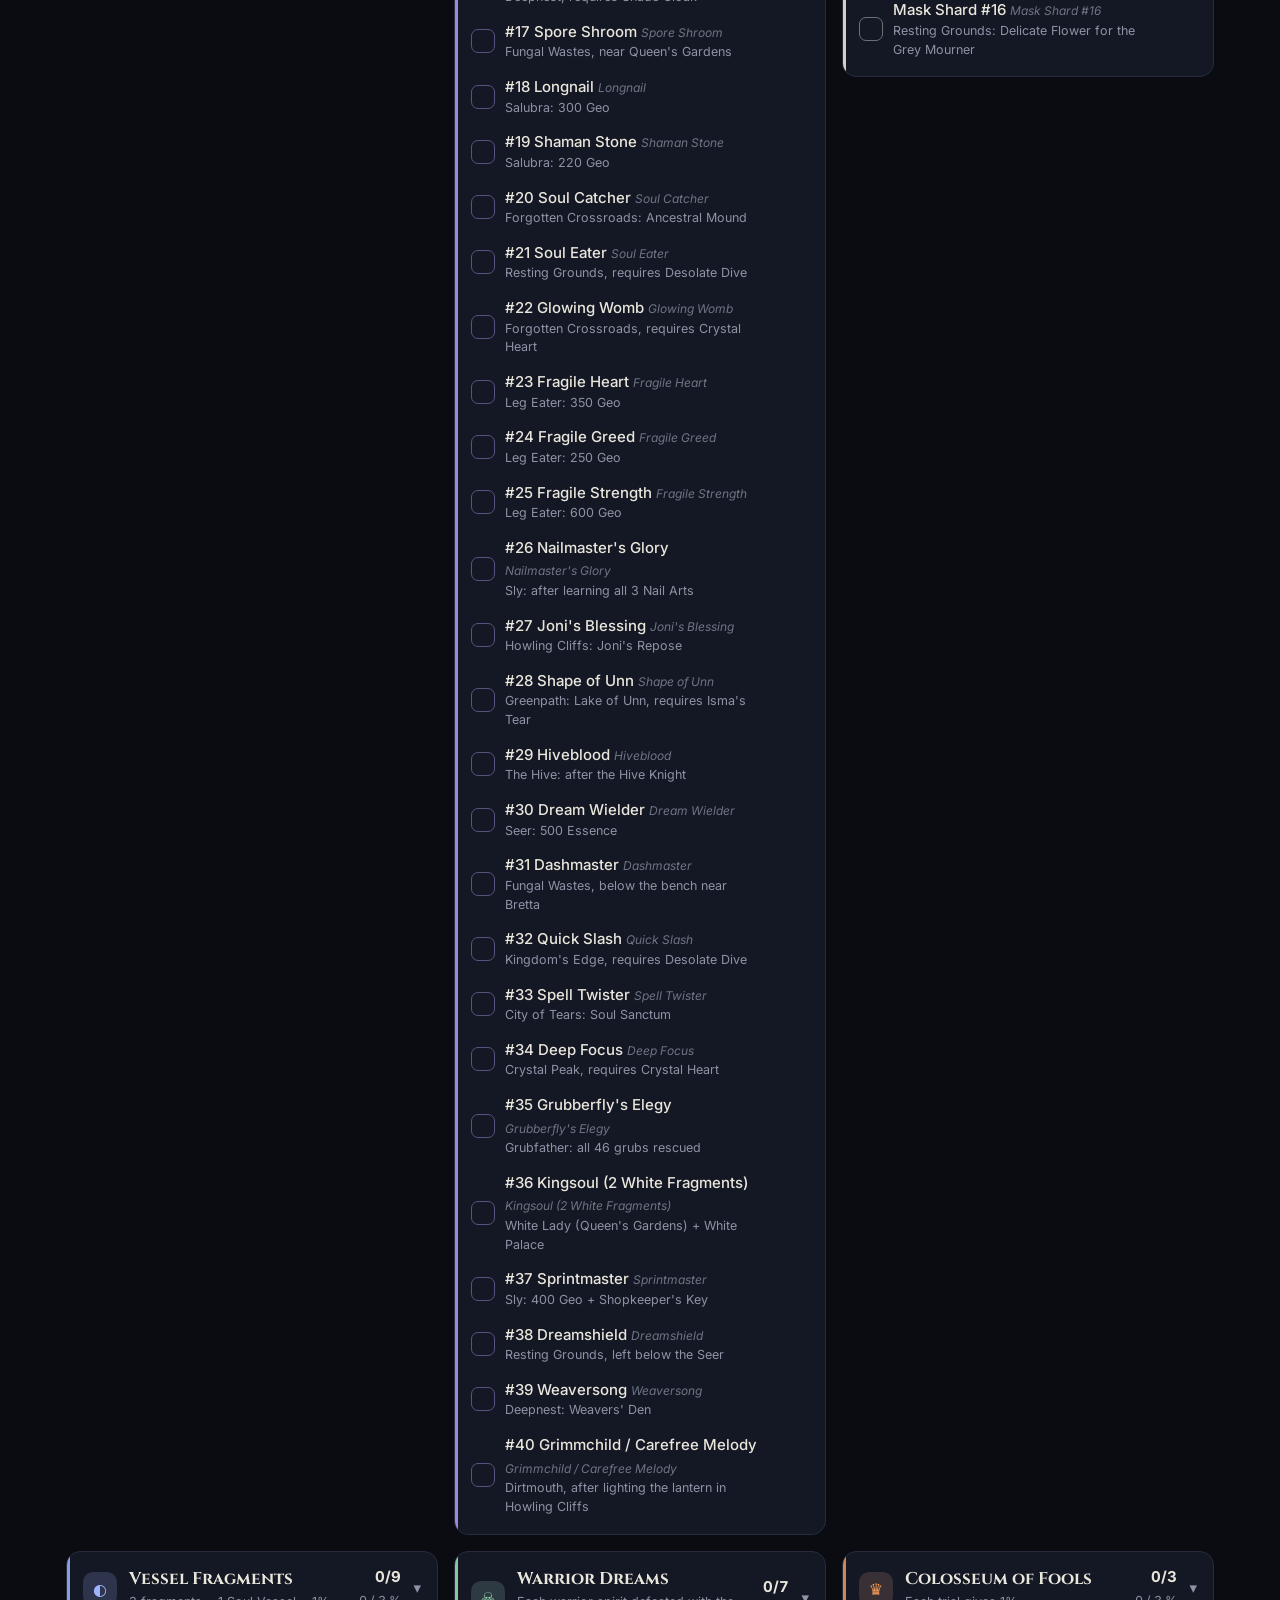
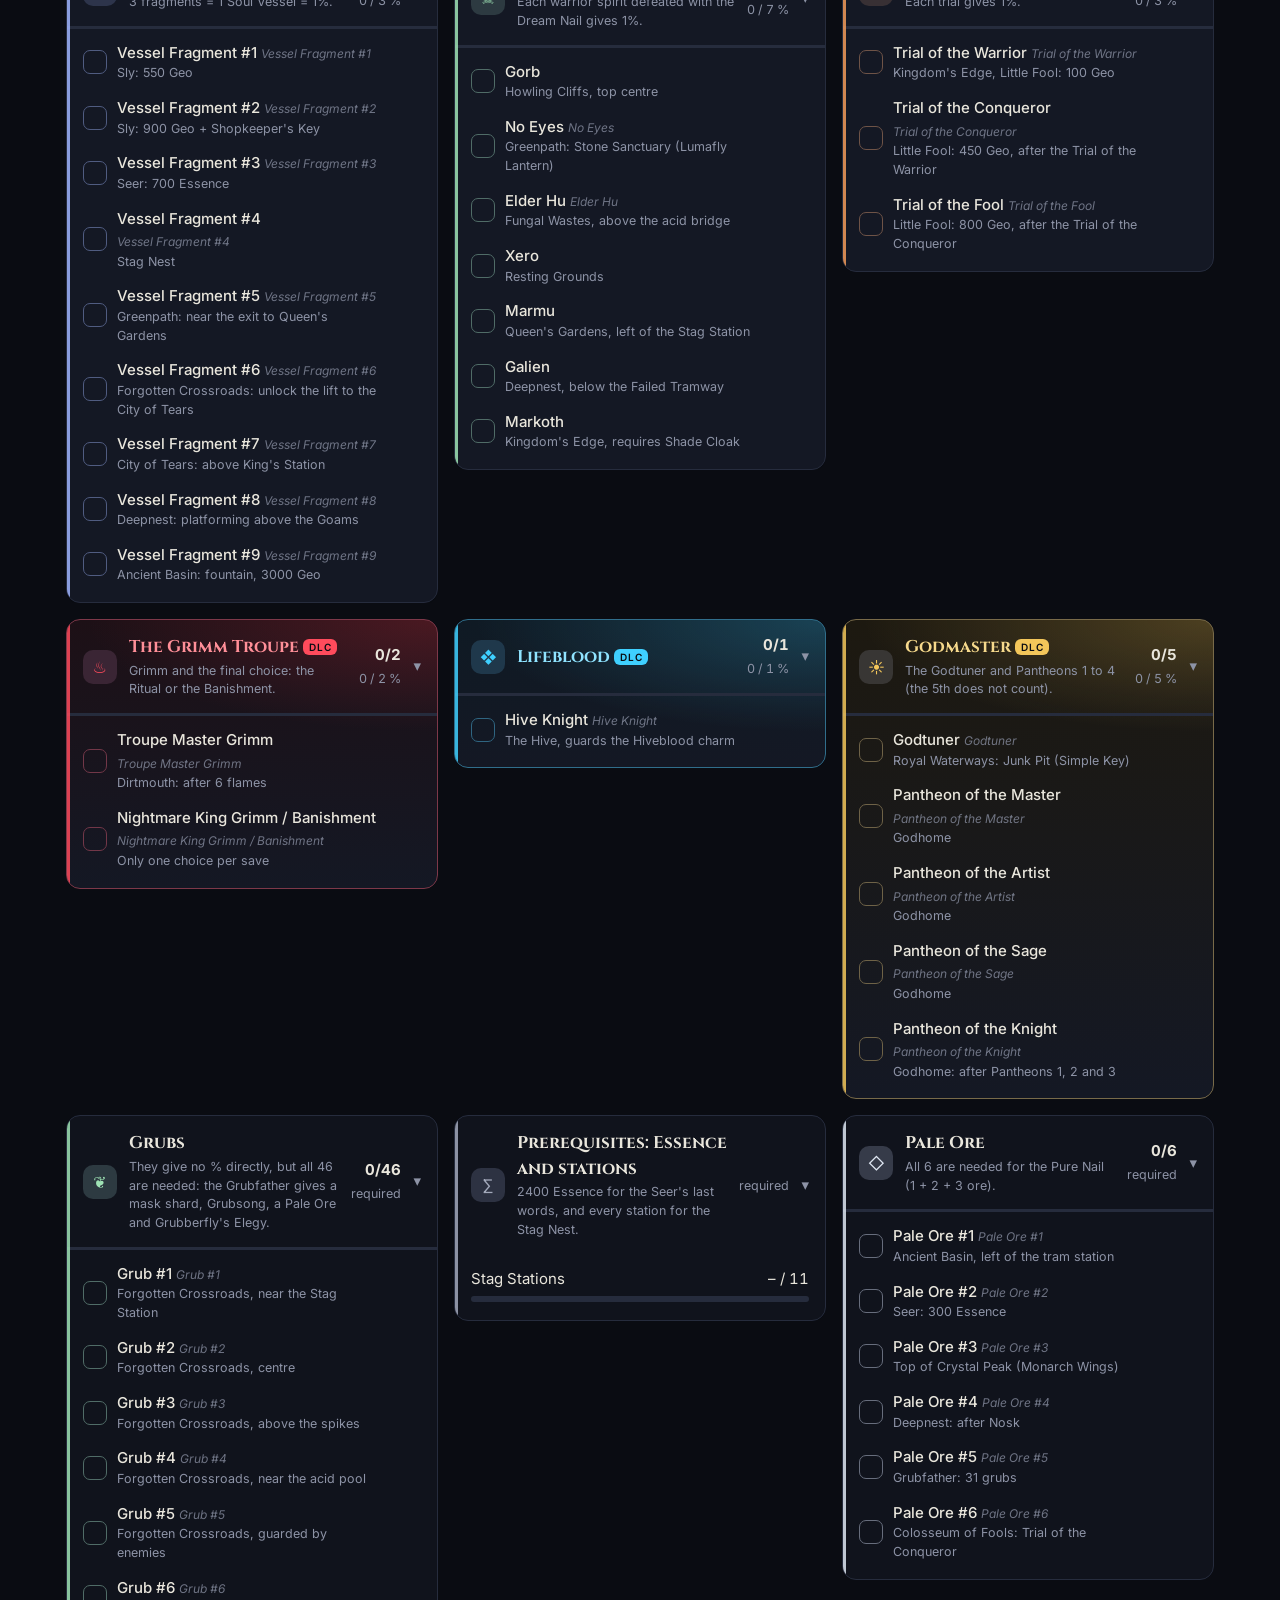
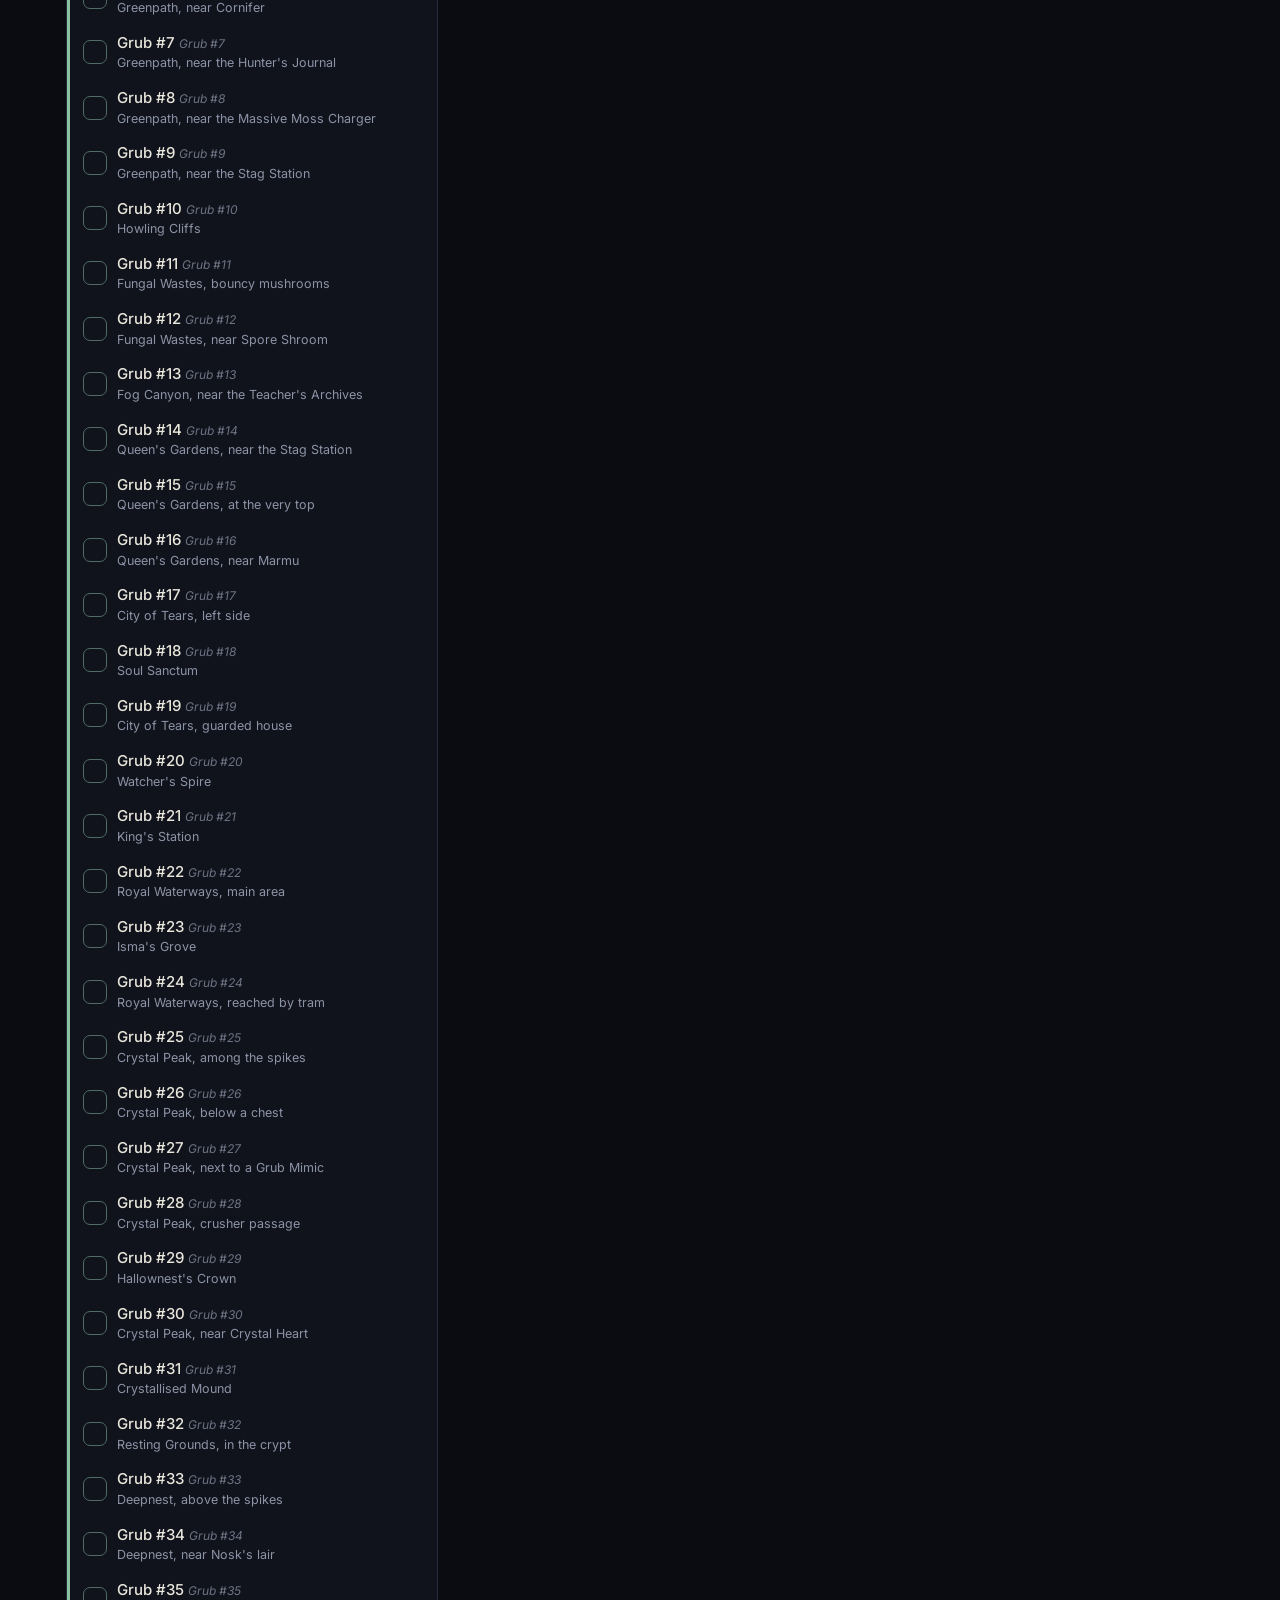
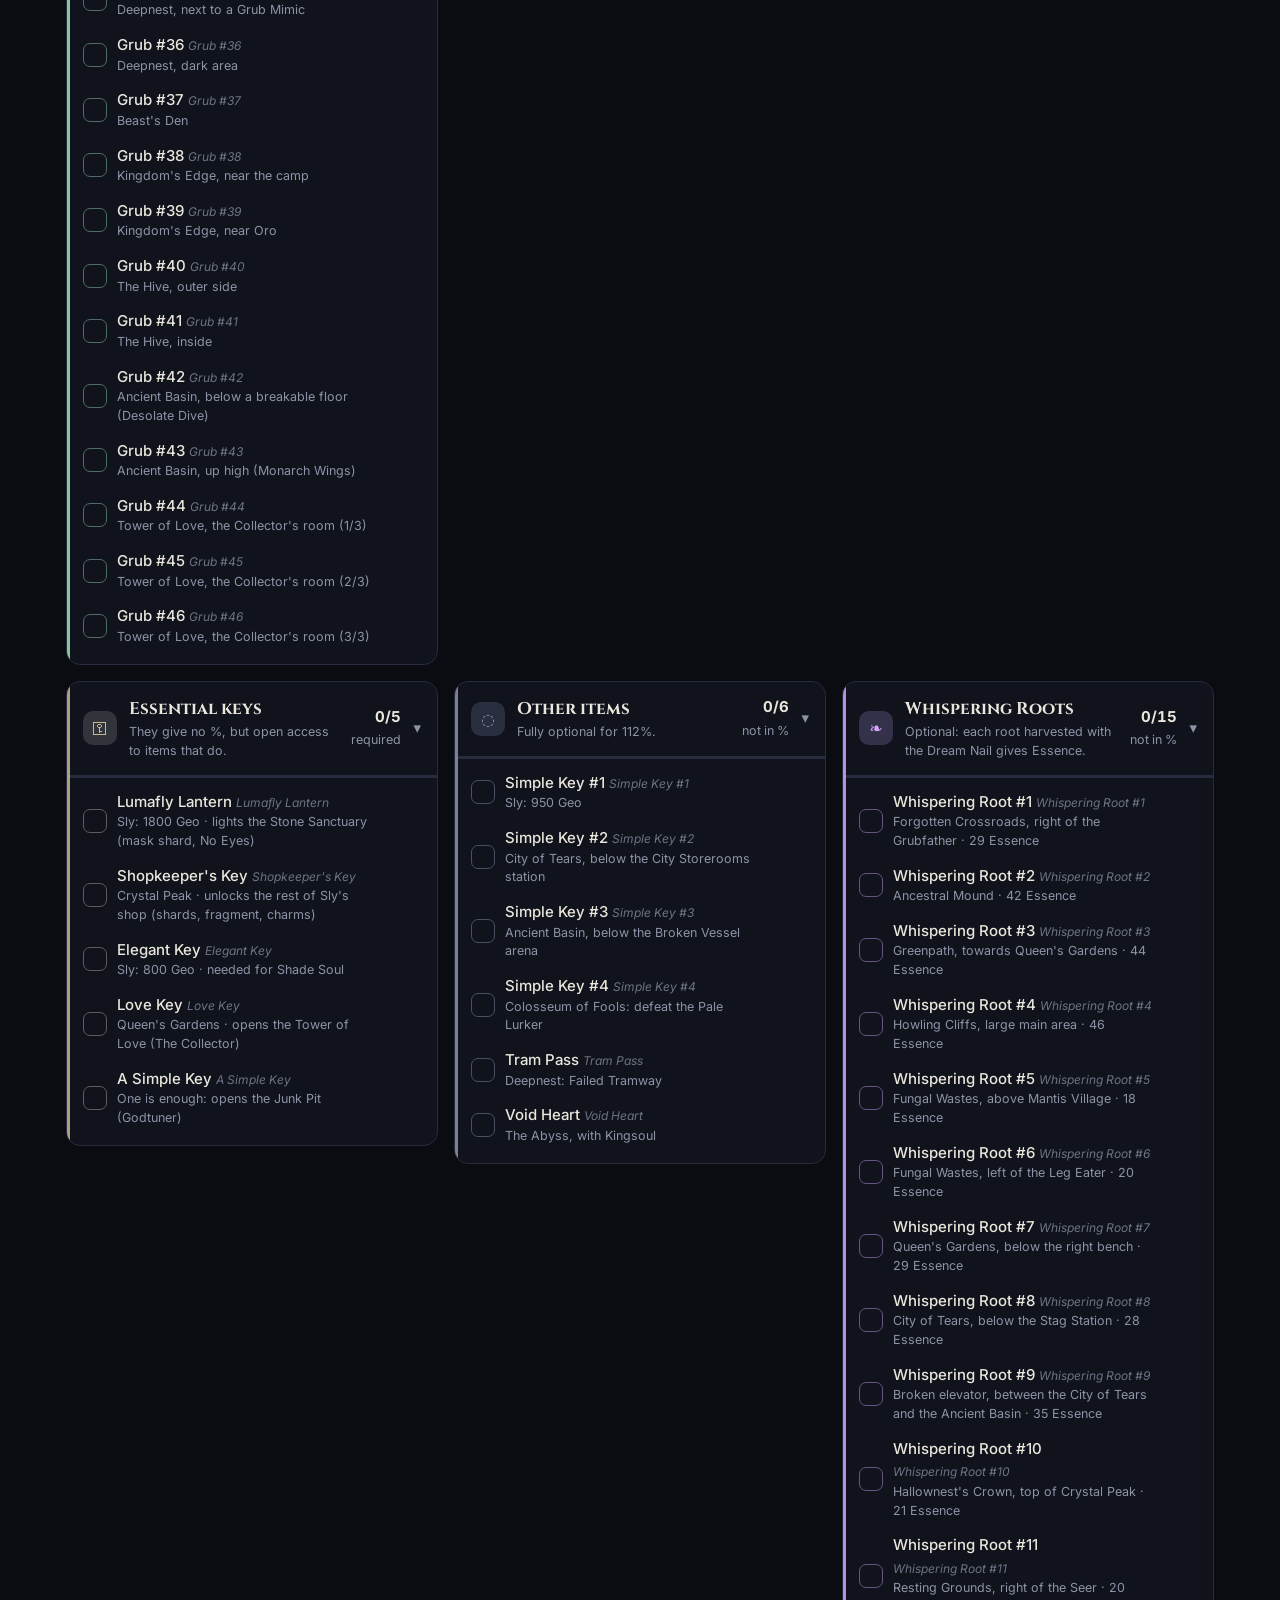
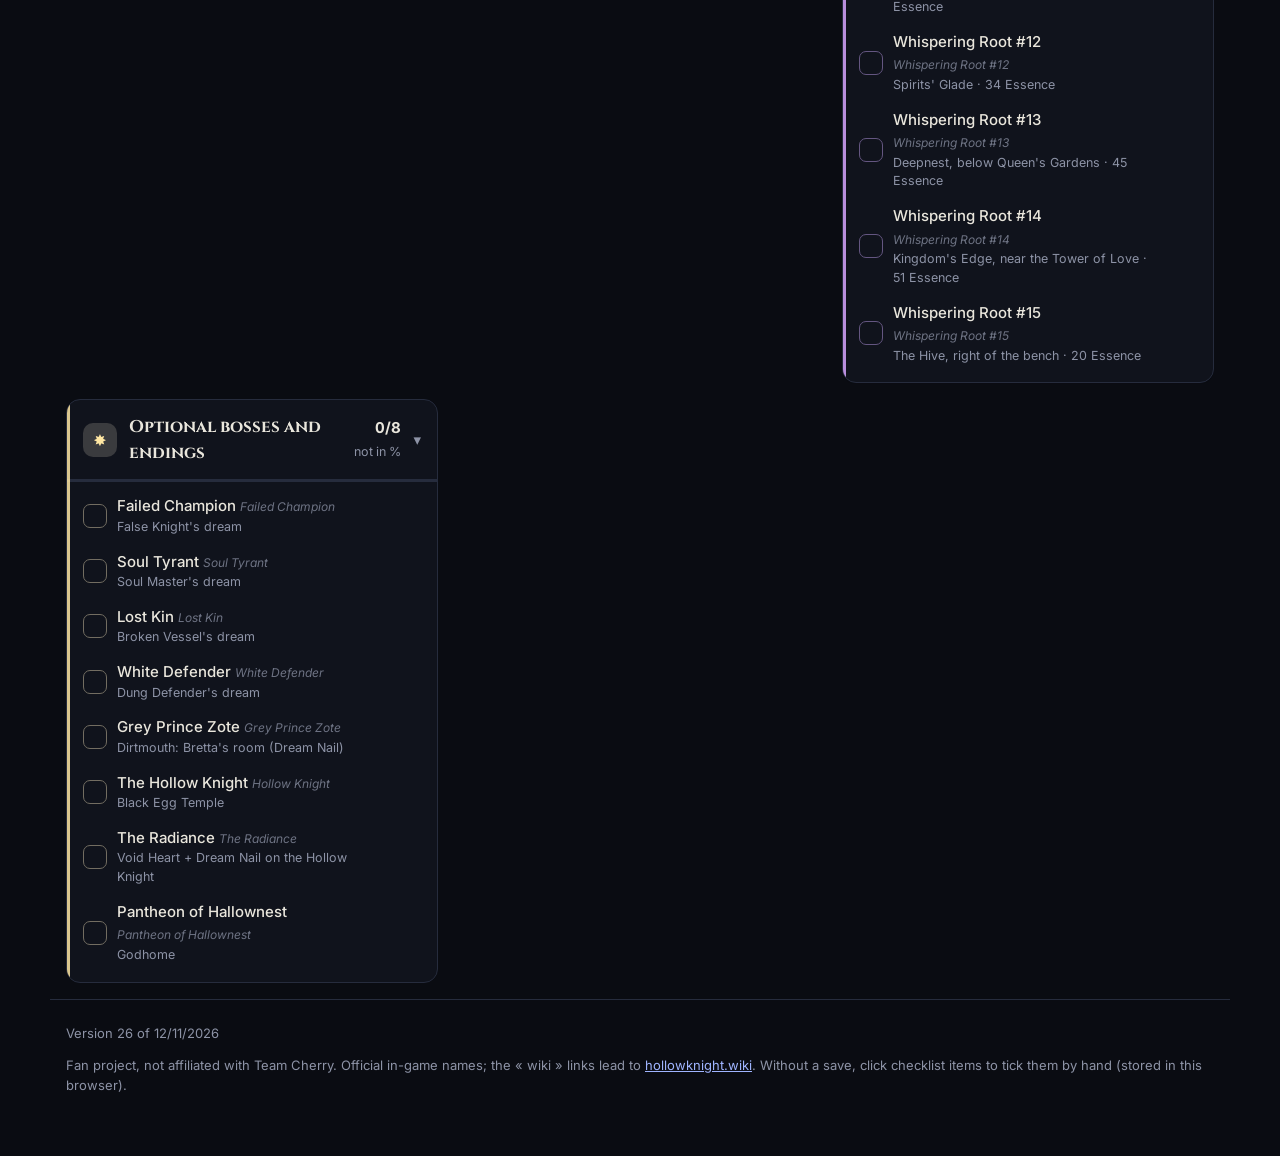
==== commit 027a9671: "Remove the share link, lore web and revelations, achievements and duplicates - Drop the read-only sh" ====
--- a/index.html
+++ b/index.html
@@ -128,10 +128,6 @@
   </header>
 
   <main class="wrap">
-    <div class="share-banner" id="shareBanner" hidden>
-      <span>👁 Vous consultez la progression partagée par quelqu'un d'autre (lecture seule).</span>
-      <button class="btn" id="shareExit">Revenir à ma progression</button>
-    </div>
     <section class="loader" id="loader">
       <div class="drop" id="drop" tabindex="0" role="button" aria-label="Charger une sauvegarde">
         <input type="file" id="fileInput" accept=".dat,.json,.txt,*/*" hidden>
@@ -171,7 +167,7 @@
       <button role="tab" data-tab="progress" class="on">✓ Progression</button>
       <button role="tab" data-tab="map">⌖ Carte</button>
       <button role="tab" data-tab="journal">☰ Journal</button>
-      <button role="tab" data-tab="challenges">✦ Défis</button>
+      <button role="tab" data-tab="gods">☀ Salle des Dieux</button>
       <button role="tab" data-tab="builds">◈ Charmes</button>
       <button role="tab" data-tab="stats">∑ Statistiques</button>
       <button role="tab" data-tab="lore" class="tab-lore">✧ Lore</button>
@@ -235,19 +231,9 @@
       <div id="journal-body"></div>
     </section>
 
-    <section class="panel" id="panel-challenges" hidden>
-      <div class="seg subview" id="challengeView" role="group" aria-label="Vue">
-        <button data-view="ach" class="on">Succès</button>
-        <button data-view="gods">Salle des Dieux</button>
-      </div>
-      <div id="view-ach">
-        <p class="small muted">Les succès du jeu, déduits de votre sauvegarde.</p>
-        <div id="achievements-body"></div>
-      </div>
-      <div id="view-gods" hidden>
-        <p class="small muted">Les statues de la Maison des Dieux et le niveau atteint contre chaque boss.</p>
-        <div id="godhome-body"></div>
-      </div>
+    <section class="panel" id="panel-gods" hidden>
+      <p class="small muted">Les statues de la Maison des Dieux et le niveau atteint contre chaque boss.</p>
+      <div id="godhome-body"></div>
     </section>
 
     <section class="panel" id="panel-builds" hidden>
@@ -256,22 +242,8 @@
     </section>
 
     <section class="panel" id="panel-lore" hidden>
-      <div class="tree-head">
-        <p class="small muted">Les personnages rencontrés, les conversations qui ont eu lieu et les grandes révélations, d'après votre sauvegarde. Les résumés sont rédigés pour ce site ; les dialogues complets du jeu sont sur le wiki.</p>
-        <label class="toggle"><input type="checkbox" id="spoilerToggle"> Révélations sans flou</label>
-      </div>
-      <p class="muted" id="loreEmpty" hidden>Chargez une sauvegarde pour révéler les personnages et les quêtes.</p>
-      <div class="web-head">
-        <h3 class="lore-h2">La toile d'Hallownest</h3>
-        <strong id="webCount"></strong>
-      </div>
-      <div class="web-layout">
-        <div class="web-wrap"><div id="web"></div></div>
-        <aside class="web-card" id="webCard" aria-live="polite"></aside>
-      </div>
-      <h3 class="lore-h2">Révélations</h3>
-      <div class="reveal-grid" id="reveals"></div>
-      <h3 class="lore-h2">Quêtes et rencontres</h3>
+      <p class="small muted">Les quêtes et rencontres des personnages, d'après votre sauvegarde : pratique pour ne rien rater. Les dialogues complets sont sur le wiki.</p>
+      <p class="muted" id="loreEmpty" hidden>Chargez une sauvegarde pour suivre les quêtes.</p>
       <div class="quest-grid" id="quests"></div>
     </section>
 
@@ -291,7 +263,6 @@
   <script src="js/save.js"></script>
   <script src="js/data.js"></script>
   <script src="js/journal-data.js"></script>
-  <script src="js/achievements-data.js"></script>
   <script src="js/features-data.js"></script>
   <script src="js/extras.js"></script>
   <script src="js/lore-data.js"></script>
--- a/css/style.css
+++ b/css/style.css
@@ -471,22 +471,7 @@
 
 /* ================================= Recap ================================= */
 .recap-row { display: flex; justify-content: flex-end; margin: 4px 0 4px; }
-.lore-h2 { font-family: "Cinzel", serif; font-size: 22px; margin: 26px 0 12px; }
-.reveal-grid { display: grid; grid-template-columns: repeat(auto-fill, minmax(min(100%, 320px), 1fr)); gap: 12px; }
-.reveal {
-  background: var(--card); border: 1px solid var(--line); border-radius: var(--radius); padding: 14px 16px;
-  display: flex; flex-direction: column; gap: 8px;
-}
-.reveal header { display: flex; justify-content: space-between; align-items: baseline; gap: 8px; }
-.reveal h3 { font-family: "Cinzel", serif; margin: 0; font-size: 17px; }
-.reveal header span { font-size: 11px; letter-spacing: .1em; text-transform: uppercase; color: var(--muted); }
-.reveal.on { border-color: rgba(243, 198, 90, .45); background: linear-gradient(180deg, #18161a, var(--card)); }
-.reveal.on header span { color: #f3c65a; }
-.reveal.off { opacity: .7; }
-.reveal-text { margin: 0; line-height: 1.6; transition: filter .3s; }
-.reveal-text.blur { filter: blur(6px); cursor: pointer; user-select: none; }
-.reveal-lock { margin: 0; color: var(--muted); font-style: italic; }
-.reveal a, .quest a { color: var(--soul); text-decoration: none; margin-top: auto; }
+.quest a { color: var(--soul); text-decoration: none; margin-top: auto; }
 .quest-grid { display: grid; grid-template-columns: repeat(auto-fill, minmax(min(100%, 300px), 1fr)); gap: 12px; align-items: start; }
 .quest {
   --c: var(--accent);
@@ -510,25 +495,7 @@
 .coherence.ok { color: var(--ok); background: rgba(143, 214, 168, .08); border: 1px solid rgba(143, 214, 168, .3); }
 .coherence.warn { color: #ffd38f; background: rgba(255, 190, 90, .08); border: 1px solid rgba(255, 190, 90, .35); }
 .coherence span { display: block; color: var(--muted); font-size: 12.5px; margin-top: 4px; }
-.share-banner {
-  display: flex; align-items: center; justify-content: space-between; gap: 12px; flex-wrap: wrap;
-  margin: 18px 0 0; padding: 12px 16px; border-radius: var(--radius);
-  background: rgba(159, 180, 255, .1); border: 1px solid rgba(159, 180, 255, .4);
-}
 body .recap-row { gap: 8px; flex-wrap: wrap; }
-
-/* ================================== Achievements ================================== */
-.ach-grid { list-style: none; padding: 0; margin: 10px 0; display: grid; grid-template-columns: repeat(auto-fill, minmax(min(100%, 300px), 1fr)); gap: 8px; }
-.ach { display: flex; gap: 12px; align-items: flex-start; background: var(--card); border: 1px solid var(--line); border-radius: 12px; padding: 12px; }
-.ach-icon { width: 34px; height: 34px; flex: none; display: grid; place-items: center; border-radius: 50%; background: var(--card-2); color: var(--muted); font-size: 16px; }
-.ach b { font-family: "Cinzel", serif; }
-.ach small.en { color: var(--muted); font-style: italic; }
-.ach p { margin: 2px 0 0; color: var(--muted); font-size: 13px; }
-.ach em { display: block; color: #ffd38f; font-size: 12px; font-style: normal; margin-top: 4px; }
-.ach.got { border-color: rgba(243, 198, 90, .45); background: linear-gradient(180deg, #19171a, var(--card)); }
-.ach.got .ach-icon { color: var(--bg); background: #f3c65a; box-shadow: 0 0 12px rgba(243, 198, 90, .5); }
-.ach.unknown .ach-icon { color: #ffd38f; border: 1px dashed #ffd38f; background: none; }
-.ach.locked { opacity: .75; }
 
 /* ================================== Godhome ================================== */
 .jh-stat.tier1 { border-left-color: #cfd6e4; } .jh-stat.tier2 { border-left-color: #f3c65a; } .jh-stat.tier3 { border-left-color: #ffe7a3; }
@@ -589,43 +556,6 @@
 .budget-list span { color: var(--muted); }
 .budget-list i { font-style: normal; color: #e8d9a8; }
 
-/* ================================ Lore web ================================ */
-.web-head { display: flex; justify-content: space-between; align-items: baseline; gap: 12px; flex-wrap: wrap; }
-.web-head strong { font-family: "Cinzel", serif; color: #f3c65a; }
-.web-layout { display: grid; grid-template-columns: minmax(0, 1fr) 300px; gap: 14px; align-items: start; }
-.web-wrap { overflow-x: auto; border: 1px solid var(--line); border-radius: var(--radius); background: var(--bg-2); }
-#web svg { display: block; width: 100%; min-width: 640px; height: auto; }
-.wl { stroke: #232a3e; stroke-width: 1.5; stroke-dasharray: 4 6; }
-.wl.on { stroke: color-mix(in srgb, var(--c) 55%, #2a3150); stroke-width: 2; stroke-dasharray: none; filter: drop-shadow(0 0 3px color-mix(in srgb, var(--c) 50%, transparent)); }
-.wlabel rect { fill: #121624; stroke: #2c3450; }
-.wlabel text { fill: var(--muted); font: italic 500 11.5px "Inter", sans-serif; text-anchor: middle; }
-.wn { cursor: pointer; outline: none; }
-.wn-glow { fill: none; }
-.wn-dot { fill: #151a28; stroke: #2c3450; stroke-width: 2; }
-.wn-glyph { fill: #4a5270; font: 22px "Inter", sans-serif; text-anchor: middle; }
-.wn-name { fill: #5d6378; font: 600 13px "Cinzel", serif; text-anchor: middle; paint-order: stroke; stroke: var(--bg-2); stroke-width: 4px; }
-.wn.on .wn-dot { fill: color-mix(in srgb, var(--c) 18%, #121624); stroke: var(--c); }
-.wn.on .wn-glyph { fill: var(--c); }
-.wn.on .wn-name { fill: var(--text); }
-.wn.on .wn-glow { fill: color-mix(in srgb, var(--c) 18%, transparent); animation: wnPulse 3.5s ease-in-out infinite; transform-box: fill-box; transform-origin: center; }
-.wn.sel .wn-dot { stroke-width: 3.5; filter: drop-shadow(0 0 10px var(--c)); }
-.wn:focus-visible .wn-dot { stroke: var(--text); }
-@keyframes wnPulse { 0%, 100% { opacity: .5; transform: scale(.9); } 50% { opacity: 1; transform: scale(1.08); } }
-@media (prefers-reduced-motion: reduce) { .wn.on .wn-glow { animation: none; } }
-.web-card {
-  background: var(--card); border: 1px solid var(--line); border-radius: var(--radius); padding: 16px;
-  display: flex; gap: 14px; align-items: flex-start; position: sticky; top: 12px;
-}
-.web-card h3 { font-family: "Cinzel", serif; margin: 0 0 6px; }
-.web-card p { margin: 0; line-height: 1.6; }
-.web-card p.blur { filter: blur(6px); cursor: pointer; user-select: none; }
-.wc-glyph {
-  --c: #5d6378;
-  width: 52px; height: 52px; flex: none; border-radius: 50%; display: grid; place-items: center; font-size: 24px;
-  color: var(--c); border: 2px solid var(--c); background: color-mix(in srgb, var(--c) 14%, var(--card));
-}
-@media (max-width: 900px) { .web-layout { grid-template-columns: 1fr; } .web-card { position: static; } }
-
 /* ================================ Language switch ================================ */
 .lang-switch { display: inline-flex; border: 1px solid var(--line); border-radius: 999px; overflow: hidden; align-self: flex-start; }
 .lang-switch button { appearance: none; border: 0; background: transparent; color: var(--muted); font: 600 12px "Inter", sans-serif; letter-spacing: .08em; padding: 6px 10px; cursor: pointer; }
@@ -635,7 +565,6 @@
 .tabs button.tab-lore { color: #f3c65a; border-color: rgba(243, 198, 90, .45); background: linear-gradient(180deg, #19171a, var(--bg-2)); }
 .tabs button.tab-lore.on { color: var(--bg); background: #f3c65a; border-color: #f3c65a; }
 #panel-lore .tree-head .toggle { align-self: flex-end; }
-#panel-lore .lore-h2 { font-size: 20px; margin: 22px 0 10px; }
 
 /* ============================ Journal (compact list) ============================ */
 .journal-head.compact { grid-template-columns: repeat(3, minmax(0, 1fr)); }
@@ -719,13 +648,6 @@
 .bs-fx li span { color: var(--muted); font-size: 12.5px; }
 .charm small { color: var(--muted); font-size: 11.5px; line-height: 1.35; }
 @media (max-width: 900px) { .build-stats { grid-template-columns: 1fr; } }
-
-/* ================================ Geo guide ================================ */
-.geo-guide { background: var(--card); border: 1px solid rgba(232, 217, 168, .35); border-radius: var(--radius); padding: 12px 16px; margin-top: 12px; }
-.geo-guide summary { cursor: pointer; font-family: "Cinzel", serif; font-size: 17px; color: #e8d9a8; }
-.geo-guide ol { margin: 10px 0 4px; padding-left: 20px; display: grid; gap: 8px; }
-.geo-guide li b { display: block; }
-.geo-guide li span { color: var(--muted); font-size: 13px; }
 .zone-items li { position: relative; }
 .zone-items li > div { flex: 1; }
 .zi-wiki { flex: none; align-self: center; font-size: 12px; color: var(--muted); text-decoration: none; padding: 2px 6px; border-radius: 6px; }
@@ -755,3 +677,6 @@
 /* ================================ Sub views ================================ */
 .subview { margin: 4px 0 14px; }
 .panel > p.small.muted:first-child { margin-top: 4px; }
+
+.link-btn { appearance: none; border: 0; background: none; padding: 0; font: inherit; color: var(--soul); cursor: pointer; }
+.link-btn:hover { text-decoration: underline; }
